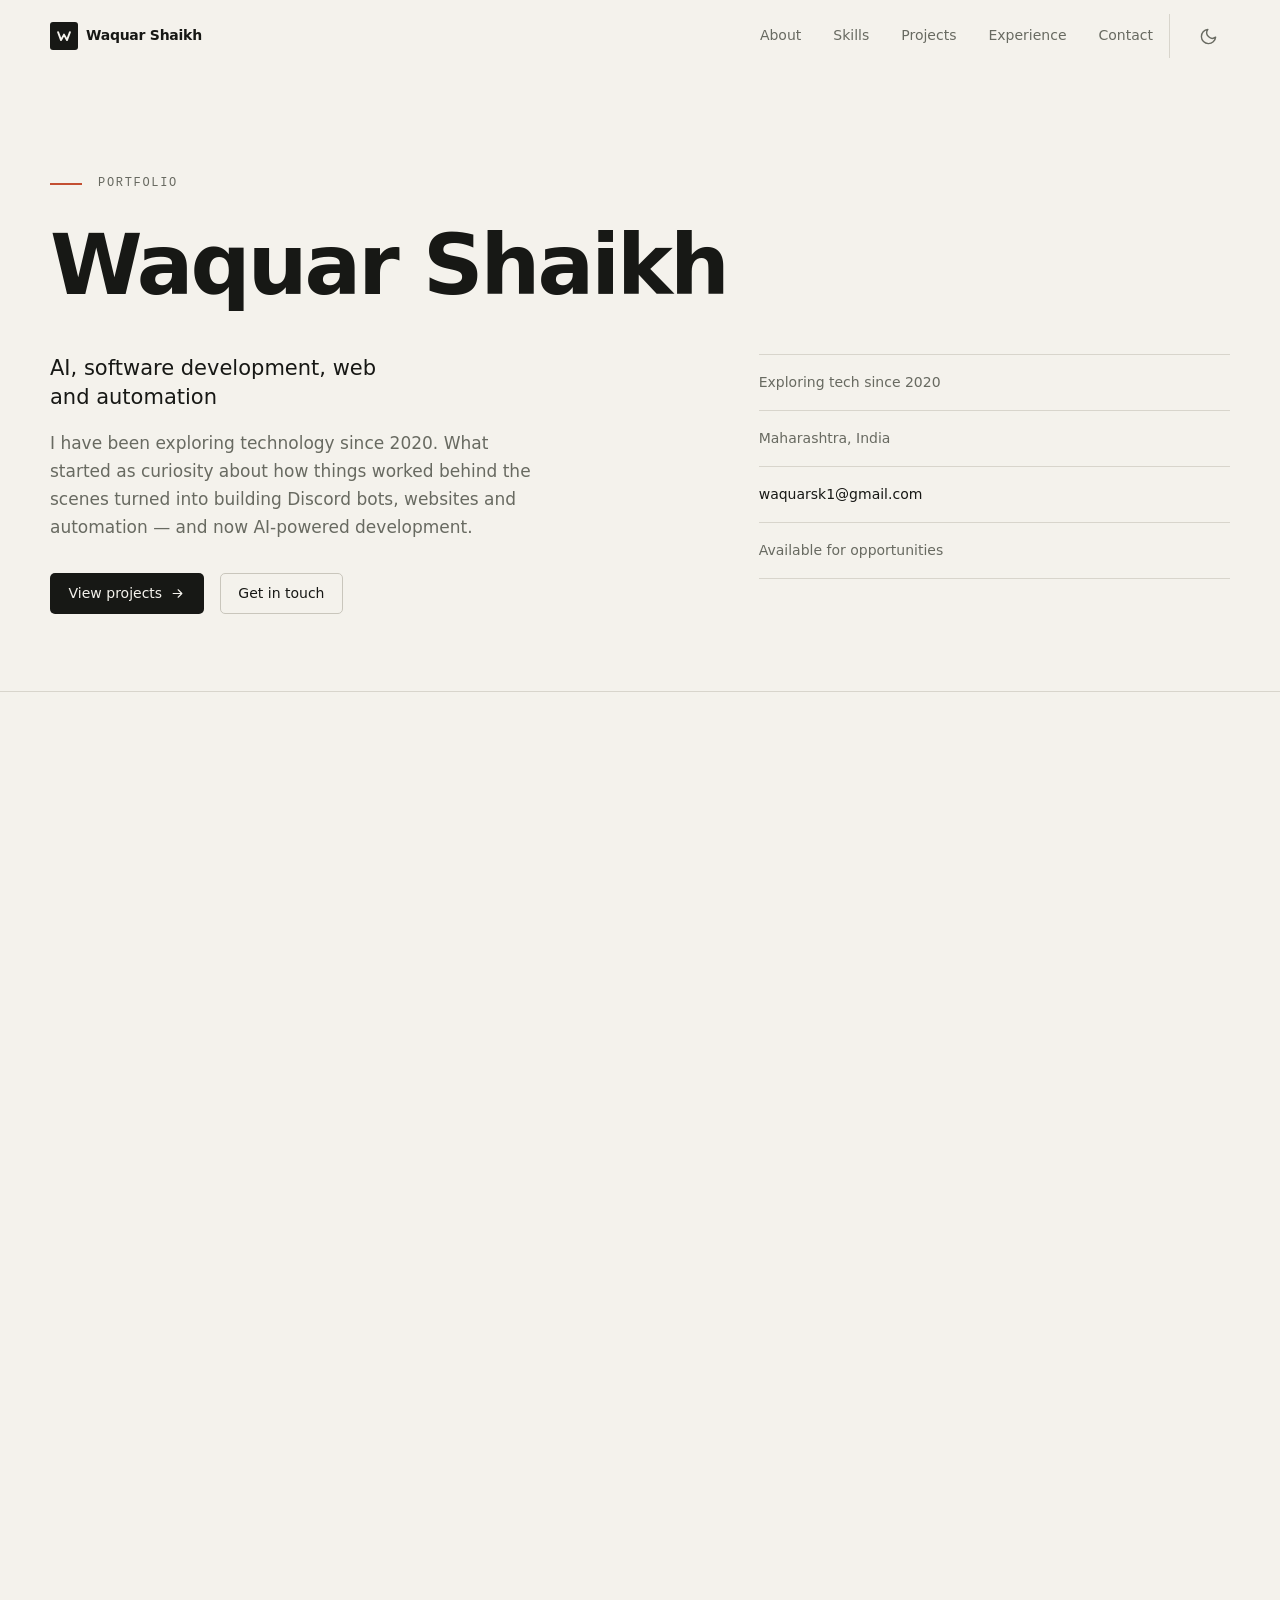
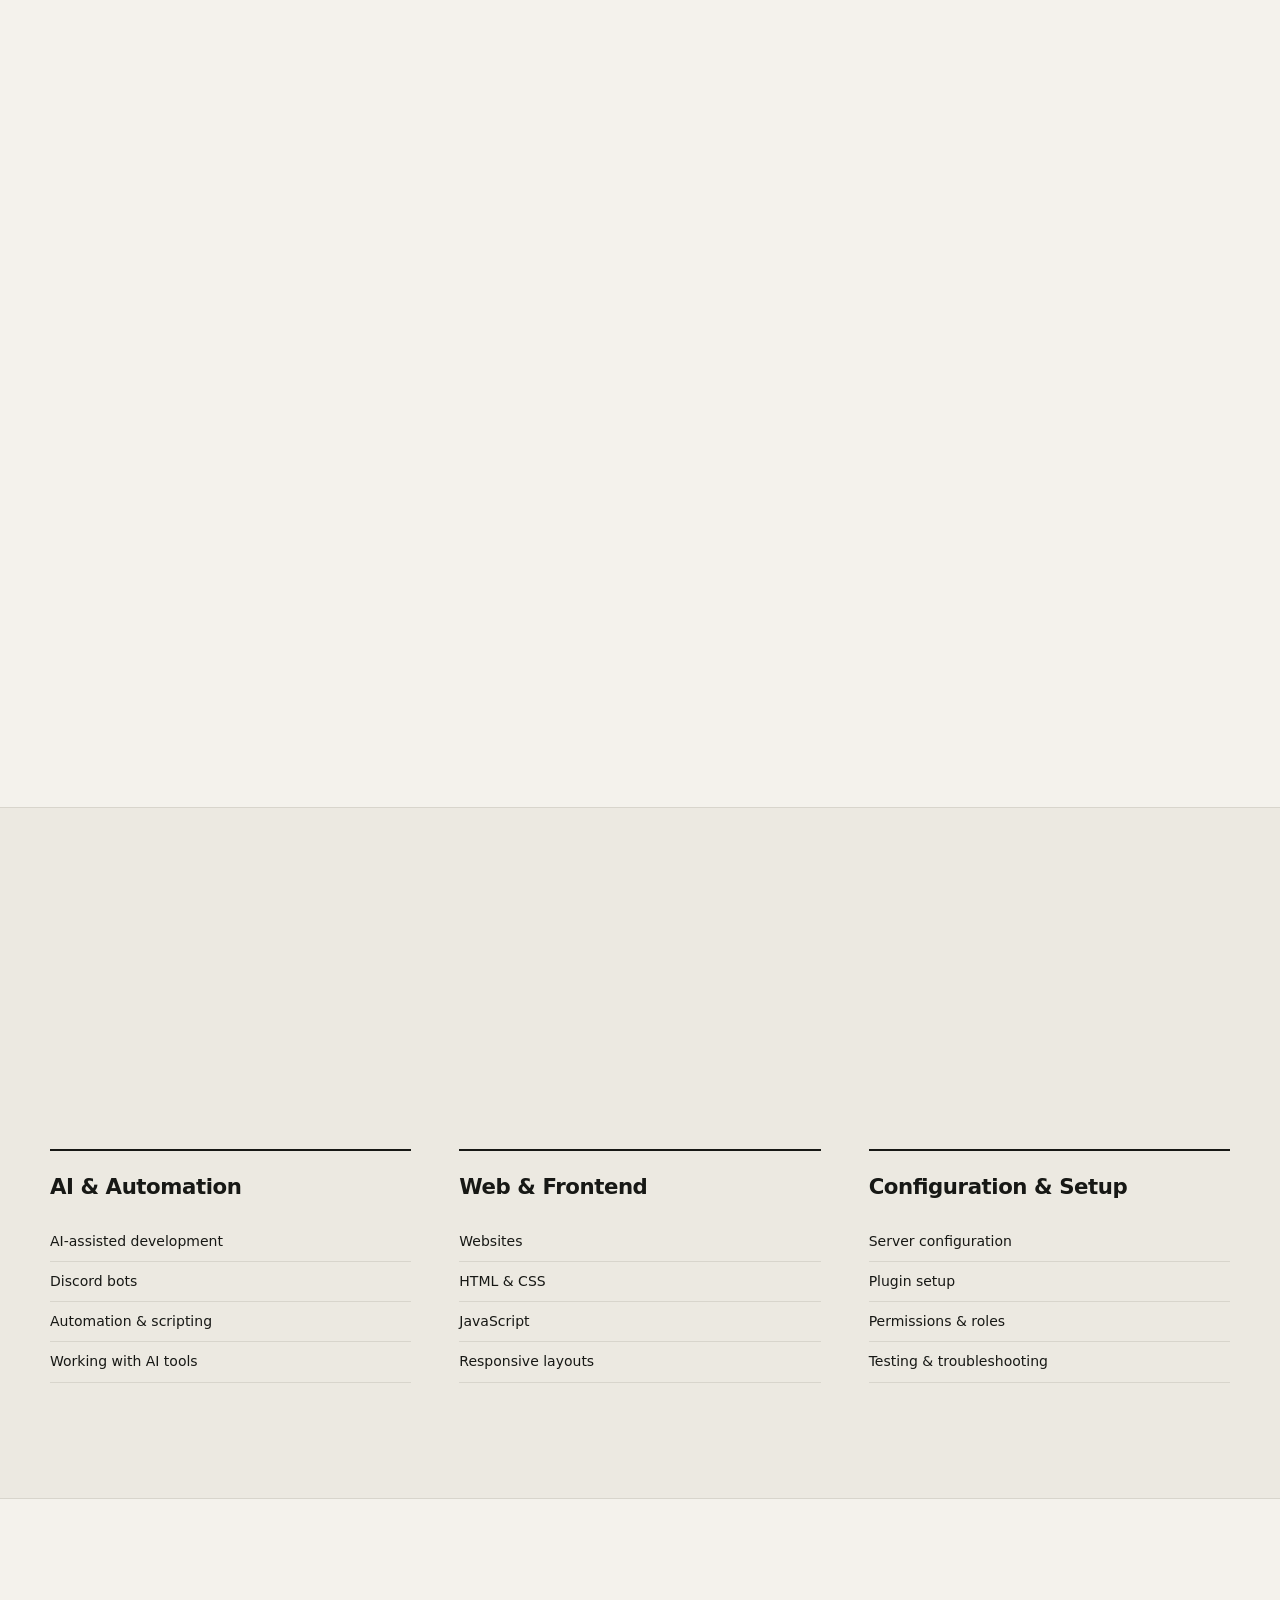
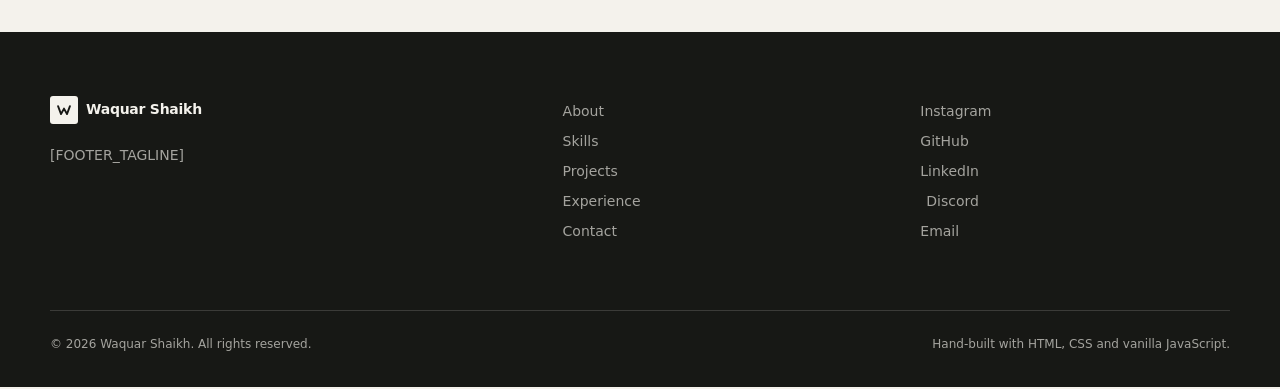
==== index.html @ 4729d023 "Replace Projects and Experience with coming-soon bands; name the skill areas Content pass, no new de" ====
<!DOCTYPE html>
<html lang="en">
<head>
  <meta charset="utf-8">
  <meta name="viewport" content="width=device-width, initial-scale=1">

  <!--
    ============================================================================
    SECURITY POLICY
    Strict CSP, duplicated as a meta tag so static hosts without header support
    are still covered (the canonical copy lives in _headers for Netlify).
    No 'unsafe-inline' anywhere: every script, style and image is an external
    file, and there is not a single inline style attribute on the page.
    ============================================================================
  -->
  <meta http-equiv="Content-Security-Policy"
        content="default-src 'self'; base-uri 'self'; object-src 'none'; form-action 'self' https://formspree.io; script-src 'self'; style-src 'self' https://fonts.googleapis.com; font-src 'self' https://fonts.gstatic.com; img-src 'self' data:; connect-src 'self' https://formspree.io; manifest-src 'self'; upgrade-insecure-requests">
  <meta name="referrer" content="strict-origin-when-cross-origin">

  <!-- ======================= Primary meta ======================= -->
  <title>Waquar Shaikh — Portfolio</title>
  <meta name="description" content="Waquar Shaikh — a tech enthusiast exploring AI, software development, web technologies and automation.">
  <meta name="author" content="Waquar Shaikh">
  <meta name="theme-color" content="#f4f2ec">
  <link rel="canonical" href="https://eternalz.me/">

  <!-- ======================= Open Graph / social ======================= -->
  <meta property="og:type" content="website">
  <meta property="og:site_name" content="Waquar Shaikh">
  <meta property="og:title" content="Waquar Shaikh — Portfolio">
  <meta property="og:description" content="Exploring AI, software development, web technologies and automation, and the projects along the way.">
  <meta property="og:url" content="https://eternalz.me/">
  <meta property="og:image" content="https://eternalz.me/assets/og-image.png">
  <meta property="og:image:width" content="1200">
  <meta property="og:image:height" content="630">
  <meta property="og:image:alt" content="Waquar Shaikh — portfolio card on a warm paper background">
  <meta name="twitter:card" content="summary_large_image">
  <meta name="twitter:title" content="Waquar Shaikh — Portfolio">
  <meta name="twitter:description" content="Exploring AI, software development, web technologies and automation, and the projects along the way.">
  <meta name="twitter:image" content="https://eternalz.me/assets/og-image.png">

  <!-- ======================= Icons ======================= -->
  <link rel="icon" href="assets/favicon.svg" type="image/svg+xml">
  <link rel="icon" href="assets/favicon-32.png" sizes="32x32" type="image/png">
  <link rel="apple-touch-icon" href="assets/apple-touch-icon.png">
  <link rel="manifest" href="site.webmanifest">

  <!-- ======================= Fonts (only external dependency) ======================= -->
  <link rel="preconnect" href="https://fonts.googleapis.com">
  <link rel="preconnect" href="https://fonts.gstatic.com" crossorigin>
  <link rel="stylesheet"
        href="https://fonts.googleapis.com/css2?family=Geist:wght@400;500;600;700&family=Geist+Mono:wght@400;500&display=swap">

  <!-- ======================= Site styles ======================= -->
  <link rel="stylesheet" href="css/style.css">

  <!--
    Applies the saved colour scheme before the first paint so the page never
    flashes the wrong theme. Deliberately loaded without defer/async (it must
    run before paint) and kept to a few lines - it is the only blocking script.
  -->
  <script src="js/theme-init.js"></script>

  <!-- ======================= Structured data ======================= -->
  <!-- Add your GitHub and LinkedIn profile URLs to "sameAs" once those
       placeholders in the contact section are filled in. -->
  <script type="application/ld+json">
    {
      "@context": "https://schema.org",
      "@type": "Person",
      "name": "Waquar Shaikh",
      "url": "https://eternalz.me/",
      "email": "mailto:waquarsk1@gmail.com",
      "description": "Tech enthusiast exploring AI, software development, web technologies and automation.",
      "address": {
        "@type": "PostalAddress",
        "addressRegion": "Maharashtra",
        "addressCountry": "IN"
      },
      "sameAs": ["https://www.instagram.com/waquarsk1"]
    }
  </script>
</head>

<body>
  <!-- Keyboard users can jump straight past the navigation -->
  <a class="skip-link" href="#main">Skip to main content</a>

  <!-- =========================================================================
       HEADER / NAVIGATION
       ========================================================================= -->
  <header class="site-header" id="site-header">
    <div class="container site-header__inner">
      <a class="brand" href="#top" aria-label="Waquar Shaikh — back to top">
        <span class="brand__mark" aria-hidden="true">
          <svg viewBox="0 0 64 64" focusable="false">
            <path d="M13 19.5 22.5 45 32 27.5 41.5 45 51 19.5" fill="none" stroke="currentColor"
                  stroke-width="6" stroke-linecap="round" stroke-linejoin="round"/>
          </svg>
        </span>
        <span class="brand__name">Waquar Shaikh</span>
      </a>

      <!-- Actions stay in the bar on every breakpoint, so the theme switch
           never becomes unreachable while the mobile menu is collapsed -->
      <div class="site-header__actions">
        <button class="icon-btn" id="theme-toggle" type="button"
                aria-label="Switch to dark theme" aria-pressed="false">
          <svg class="icon-btn__icon icon-btn__icon--sun" viewBox="0 0 24 24" aria-hidden="true" focusable="false">
            <use href="#icon-sun"></use>
          </svg>
          <svg class="icon-btn__icon icon-btn__icon--moon" viewBox="0 0 24 24" aria-hidden="true" focusable="false">
            <use href="#icon-moon"></use>
          </svg>
        </button>

        <button class="nav-toggle" id="nav-toggle" type="button"
                aria-expanded="false" aria-controls="site-nav" aria-label="Open navigation menu">
          <svg class="nav-toggle__icon nav-toggle__icon--open" viewBox="0 0 24 24" aria-hidden="true" focusable="false">
            <use href="#icon-menu"></use>
          </svg>
          <svg class="nav-toggle__icon nav-toggle__icon--close" viewBox="0 0 24 24" aria-hidden="true" focusable="false">
            <use href="#icon-close"></use>
          </svg>
        </button>
      </div>

      <nav class="site-nav" id="site-nav" aria-label="Primary">
        <ul class="site-nav__list">
          <li><a class="site-nav__link" href="#about">About</a></li>
          <li><a class="site-nav__link" href="#skills">Skills</a></li>
          <li><a class="site-nav__link" href="#projects">Projects</a></li>
          <li><a class="site-nav__link" href="#experience">Experience</a></li>
          <li><a class="site-nav__link" href="#contact">Contact</a></li>
        </ul>
      </nav>
    </div>
  </header>

  <main id="main">
    <!-- =========================================================================
         HERO
         ========================================================================= -->
    <section class="hero" id="top" aria-labelledby="hero-title">
      <div class="container">
        <p class="hero__eyebrow">Portfolio</p>

        <h1 class="hero__title" id="hero-title">Waquar Shaikh</h1>

        <!-- Asymmetric split: the introduction on the left, the facts set as a
             reference list on the right. Stacks on smaller screens. -->
        <div class="hero__grid">
          <div class="hero__lead">
            <p class="hero__subtitle">AI, software development, web and automation</p>
            <p class="hero__lede">
              I have been exploring technology since 2020. What started as curiosity about how
              things worked behind the scenes turned into building Discord bots, websites and
              automation &mdash; and now AI-powered development.
            </p>
            <div class="hero__actions">
              <a class="btn btn--solid" href="#projects">
                View projects
                <svg class="btn__icon" viewBox="0 0 24 24" aria-hidden="true" focusable="false">
                  <use href="#icon-arrow-right"></use>
                </svg>
              </a>
              <a class="btn btn--outline" href="#contact">Get in touch</a>
            </div>
          </div>

          <ul class="hero__facts">
            <li class="hero__fact">Exploring tech since 2020</li>
            <li class="hero__fact">Maharashtra, India</li>
            <li class="hero__fact">
              <a href="mailto:waquarsk1@gmail.com">waquarsk1@gmail.com</a>
            </li>
            <li class="hero__fact">Available for opportunities</li>
          </ul>
        </div>
      </div>
    </section>

    <!-- =========================================================================
         ABOUT
         ========================================================================= -->
    <section class="section" id="about" aria-labelledby="about-title">
      <div class="container">
        <header class="section__head" data-reveal>
          <p class="section__label"><span class="section__num">01</span> About</p>
          <h2 class="section__title" id="about-title">Hey, I&rsquo;m Waquar</h2>
          <!-- PLACEHOLDER: you described yourself as a "15-year-old tech enthusiast".
               That is added here when you say the word - just tell me and it goes in,
               or leave it out if you would rather it was not on a public page. -->
          <p class="section__intro">
            A tech enthusiast who has been exploring the world of technology since 2020.
            What started as a simple interest in Minecraft slowly turned into something
            much bigger.
          </p>
        </header>

        <div class="about__grid">
          <div class="about__body" data-reveal>
            <article class="about__block">
              <h3 class="about__block-title">Where it started</h3>
              <p>
                Back then I played Minecraft, created servers, configured plugins, set up
                permissions and experimented with features &mdash; just for fun. I was not
                doing it for money or to build a career. I was simply curious about how
                things worked behind the scenes.
              </p>
            </article>

            <article class="about__block">
              <h3 class="about__block-title">From curiosity to craft</h3>
              <p>
                That curiosity eventually led me to Discord bot development, automation,
                websites, and now AI-powered development. Over time technology became more
                than a hobby. I started exploring how things are built, how different
                systems work together, and how an idea can turn into something people can
                actually use.
              </p>
            </article>

            <article class="about__block">
              <h3 class="about__block-title">Where I am today</h3>
              <p>
                Right now I am focused on learning, building and experimenting with AI,
                software development, web technologies and automation. I use AI tools to
                develop faster and bring ideas to life, but I am always interested in
                understanding what is happening behind the code, not just generating it.
              </p>
            </article>

            <article class="about__block about__block--closing">
              <h3 class="about__block-title">What&rsquo;s ahead</h3>
              <p>
                I am still learning and I have a long way to go &mdash; but that is exactly
                what excites me about this field. There is always something new to explore,
                something to build, or a problem to solve. My goal is simple: keep learning,
                keep building, and turn ideas into real products people find useful.
              </p>
              <p class="about__pull">
                I am not here to pretend I know everything. I am here to see how far
                curiosity, consistency and the willingness to experiment can take me.
              </p>
            </article>
          </div>

          <aside class="about__aside" aria-label="Quick facts" data-reveal>
            <h3 class="aside__title">Quick facts</h3>
            <dl class="facts">
              <div class="facts__row">
                <dt class="facts__term">Tinkering since</dt>
                <dd class="facts__value">2020</dd>
              </div>
              <div class="facts__row">
                <dt class="facts__term">Focus</dt>
                <dd class="facts__value">AI, software, web &amp; automation</dd>
              </div>
              <div class="facts__row">
                <dt class="facts__term">Working in</dt>
                <dd class="facts__value">Minecraft servers, plugins &amp; permissions</dd>
              </div>
              <div class="facts__row">
                <dt class="facts__term">Based in</dt>
                <dd class="facts__value">Maharashtra, India</dd>
              </div>
              <div class="facts__row">
                <dt class="facts__term">Currently</dt>
                <dd class="facts__value">Available for opportunities</dd>
              </div>
            </dl>
            <a class="link-arrow" href="#contact">
              Let&rsquo;s work together
              <svg class="link-arrow__icon" viewBox="0 0 24 24" aria-hidden="true" focusable="false">
                <use href="#icon-arrow-right"></use>
              </svg>
            </a>
          </aside>
        </div>

        <!-- The gaming side of the story, kept separate from the developer one -->
        <article class="gaming" data-reveal>
          <p class="gaming__label">Outside the code</p>
          <div class="gaming__grid">
            <h3 class="gaming__title">Gaming &amp; tinkering</h3>
            <div class="gaming__body">
              <p>
                Minecraft is where all of this actually began. I spent my time building and
                running servers, configuring plugins, setting up permissions and pulling apart
                different features to see what they could do &mdash; purely for the fun of it.
                Those late-night experiments with redstone-level tinkering are the reason I
                wanted to know how everything else worked too.
              </p>
              <!-- PLACEHOLDER: name the servers you ran, your favourite plugins, or your
                   current setup. Anything you would rather keep private can simply go. -->
              <ul class="tags">
                <li class="tag">Minecraft servers</li>
                <li class="tag">Plugins</li>
                <li class="tag">Permissions</li>
                <li class="tag">Tinkering</li>
              </ul>
            </div>
          </div>
        </article>
      </div>
    </section>

    <!-- =========================================================================
         SKILLS
         ========================================================================= -->
    <section class="section section--panel" id="skills" aria-labelledby="skills-title">
      <div class="container">
        <header class="section__head" data-reveal>
          <p class="section__label"><span class="section__num">02</span> Skills</p>
          <h2 class="section__title" id="skills-title">Tools and capabilities</h2>
          <p class="section__intro">
            Where my curiosity has taken me so far. I am still learning all of it &mdash;
            these are the areas I keep coming back to.
          </p>
        </header>

        <!-- Skill areas, named as plainly as I could put them. Swap any line
             for something more accurate and it will not disturb the layout. -->
        <div class="skills">
          <article class="skill">
            <h3 class="skill__title">AI &amp; Automation</h3>
            <ul class="skill__list">
              <li>AI-assisted development</li>
              <li>Discord bots</li>
              <li>Automation &amp; scripting</li>
              <li>Working with AI tools</li>
            </ul>
          </article>

          <article class="skill">
            <h3 class="skill__title">Web &amp; Frontend</h3>
            <ul class="skill__list">
              <li>Websites</li>
              <li>HTML &amp; CSS</li>
              <li>JavaScript</li>
              <li>Responsive layouts</li>
            </ul>
          </article>

          <article class="skill">
            <h3 class="skill__title">Configuration &amp; Setup</h3>
            <ul class="skill__list">
              <li>Server configuration</li>
              <li>Plugin setup</li>
              <li>Permissions &amp; roles</li>
              <li>Testing &amp; troubleshooting</li>
            </ul>
          </article>
        </div>
      </div>
    </section>

    <!-- =========================================================================
         PROJECTS
         ========================================================================= -->
    <section class="section section--empty" id="projects" aria-labelledby="projects-title">
      <div class="container">
        <header class="section__head" data-reveal>
          <p class="section__label">
            <span class="section__num">03</span> Projects
            <span class="section__status">Coming soon</span>
          </p>
          <h2 class="section__title" id="projects-title">Selected work</h2>
          <p class="section__intro">
            I am putting these together now. Write-ups of what I have built will appear
            here &mdash; until then, feel free to ask.
          </p>
        </header>
      </div>
    </section>

    <!-- =========================================================================
         EXPERIENCE
         ========================================================================= -->
    <section class="section section--panel section--empty" id="experience" aria-labelledby="experience-title">
      <div class="container">
        <header class="section__head" data-reveal>
          <p class="section__label">
            <span class="section__num">04</span> Experience
            <span class="section__status">Coming soon</span>
          </p>
          <h2 class="section__title" id="experience-title">Where I&rsquo;ve worked</h2>
          <p class="section__intro">
            Nothing to show here yet. Roles, collaborations and qualifications will be
            listed as they happen.
          </p>
        </header>
      </div>
    </section>

    <!-- =========================================================================
         CONTACT
         ========================================================================= -->
    <section class="section" id="contact" aria-labelledby="contact-title">
      <div class="container">
        <header class="section__head" data-reveal>
          <p class="section__label"><span class="section__num">05</span> Contact</p>
          <h2 class="section__title" id="contact-title">Let&rsquo;s talk</h2>
          <p class="section__intro">
            Have an idea, a question, or something you want to build together? My inbox is
            open &mdash; whether it is about AI, web development, automation, or technology
            in general.
          </p>
        </header>

        <div class="contact__grid">
          <!-- ------------------------------- Details ------------------------------- -->
          <div class="contact__details" data-reveal>
            <div class="contact__group">
              <p class="contact__label">Email</p>
              <a class="contact__email" href="mailto:waquarsk1@gmail.com">waquarsk1@<wbr>gmail.com</a>
            </div>

            <div class="contact__group">
              <p class="contact__label">Email &middot; alternate</p>
              <a class="contact__email" href="mailto:waquarsk2@gmail.com">waquarsk2@<wbr>gmail.com</a>
            </div>

            <div class="contact__group">
              <p class="contact__label">Elsewhere</p>
              <ul class="contact__links">
                <li>
                  <a class="contact__link" href="https://www.instagram.com/waquarsk1"
                     target="_blank" rel="noopener noreferrer">
                    Instagram
                    <span class="contact__handle">@waquarsk1</span>
                    <svg class="contact__link-icon" viewBox="0 0 24 24" aria-hidden="true" focusable="false">
                      <use href="#icon-external"></use>
                    </svg>
                  </a>
                </li>
                <!-- PLACEHOLDER: paste your real profile URLs and drop rel="nofollow" -->
                <li>
                  <a class="contact__link" href="[GITHUB_PROFILE_URL]" target="_blank" rel="noopener noreferrer nofollow">
                    GitHub
                    <span class="contact__handle">[GITHUB_HANDLE]</span>
                    <svg class="contact__link-icon" viewBox="0 0 24 24" aria-hidden="true" focusable="false">
                      <use href="#icon-external"></use>
                    </svg>
                  </a>
                </li>
                <li>
                  <a class="contact__link" href="[LINKEDIN_PROFILE_URL]" target="_blank" rel="noopener noreferrer nofollow">
                    LinkedIn
                    <span class="contact__handle">[LINKEDIN_HANDLE]</span>
                    <svg class="contact__link-icon" viewBox="0 0 24 24" aria-hidden="true" focusable="false">
                      <use href="#icon-external"></use>
                    </svg>
                  </a>
                </li>
                <!-- Discord has no public profile URL, so the username is copyable -->
                <li>
                  <button class="contact__link contact__link--copy" type="button"
                          data-copy="waquar5555" data-copy-label="Discord username"
                          aria-label="Copy Discord username waquar5555 to clipboard">
                    Discord
                    <span class="contact__handle">waquar5555</span>
                    <svg class="contact__link-icon" viewBox="0 0 24 24" aria-hidden="true" focusable="false">
                      <use href="#icon-copy"></use>
                    </svg>
                  </button>
                </li>
              </ul>
            </div>

            <p class="contact__note">
              Messages are delivered through Formspree; no data is stored on this site.
            </p>

            <!-- Feedback for the copy-to-clipboard control -->
            <p class="copy-status" id="copy-status" role="status" aria-live="polite"></p>
          </div>

          <!-- -------------------------------- Form -------------------------------- -->
          <!--
            PLACEHOLDER: replace ACTION_ID below with your own Formspree form id
            (https://formspree.io/f/ACTION_ID). The endpoint accepts POST only,
            and the matching value already sits in the CSP allow-list (_headers).
          -->
          <form class="contact-form" id="contact-form" data-reveal
                action="https://formspree.io/f/[FORMSPREE_ACTION_ID]" method="POST" novalidate>
            <div class="field">
              <label class="field__label" for="name">Name</label>
              <input class="field__input" id="name" name="name" type="text"
                     autocomplete="name" required aria-describedby="name-error">
              <p class="field__error" id="name-error" role="alert" hidden>
                Please enter your name (at least 2 characters).
              </p>
            </div>

            <div class="field">
              <label class="field__label" for="email">Email</label>
              <input class="field__input" id="email" name="email" type="email"
                     autocomplete="email" inputmode="email" required aria-describedby="email-error">
              <p class="field__error" id="email-error" role="alert" hidden>
                Please enter a valid email address.
              </p>
            </div>

            <div class="field">
              <label class="field__label" for="subject">Subject <span class="field__optional">(optional)</span></label>
              <input class="field__input" id="subject" name="subject" type="text" autocomplete="off">
            </div>

            <div class="field">
              <label class="field__label" for="message">Message</label>
              <textarea class="field__input field__input--area" id="message" name="message" rows="6"
                        required aria-describedby="message-error"></textarea>
              <p class="field__error" id="message-error" role="alert" hidden>
                Please write a message of at least 20 characters.
              </p>
            </div>

            <!-- Honeypot: hidden from humans and assistive tech; bots fill it in -->
            <div class="field field--honeypot" aria-hidden="true">
              <label class="field__label" for="company">Company</label>
              <input class="field__input" id="company" name="_gotcha" type="text" tabindex="-1"
                     autocomplete="off" aria-hidden="true">
            </div>

            <button class="btn btn--solid btn--block" id="submit-button" type="submit">
              <span class="button__label">Send message</span>
              <svg class="btn__icon" viewBox="0 0 24 24" aria-hidden="true" focusable="false">
                <use href="#icon-send"></use>
              </svg>
            </button>

            <!-- Live region: validation errors and submission results -->
            <p class="form-status" id="form-status" role="status" aria-live="polite">
              <svg class="form-status__icon form-status__icon--ok" viewBox="0 0 24 24" aria-hidden="true" focusable="false">
                <use href="#icon-check-circle"></use>
              </svg>
              <svg class="form-status__icon form-status__icon--error" viewBox="0 0 24 24" aria-hidden="true" focusable="false">
                <use href="#icon-alert"></use>
              </svg>
              <span class="form-status__text"></span>
            </p>
          </form>
        </div>
      </div>
    </section>
  </main>

  <!-- =========================================================================
       FOOTER
       ========================================================================= -->
  <footer class="site-footer">
    <div class="container">
      <div class="site-footer__top">
        <div class="site-footer__brand">
          <a class="brand brand--inverse" href="#top" aria-label="Waquar Shaikh — back to top">
            <span class="brand__mark" aria-hidden="true">
              <svg viewBox="0 0 64 64" focusable="false">
                <path d="M13 19.5 22.5 45 32 27.5 41.5 45 51 19.5" fill="none" stroke="currentColor"
                      stroke-width="6" stroke-linecap="round" stroke-linejoin="round"/>
              </svg>
            </span>
            <span class="brand__name">Waquar Shaikh</span>
          </a>
          <p class="site-footer__note">[FOOTER_TAGLINE]</p>
        </div>

        <nav class="site-footer__nav" aria-label="Footer">
          <ul class="site-footer__links">
            <li><a href="#about">About</a></li>
            <li><a href="#skills">Skills</a></li>
            <li><a href="#projects">Projects</a></li>
            <li><a href="#experience">Experience</a></li>
            <li><a href="#contact">Contact</a></li>
          </ul>
        </nav>

        <ul class="site-footer__social" aria-label="Social profiles">
          <li>
            <a href="https://www.instagram.com/waquarsk1" target="_blank" rel="noopener noreferrer">Instagram</a>
          </li>
          <li>
            <a href="[GITHUB_PROFILE_URL]" target="_blank" rel="noopener noreferrer nofollow">GitHub</a>
          </li>
          <li>
            <a href="[LINKEDIN_PROFILE_URL]" target="_blank" rel="noopener noreferrer nofollow">LinkedIn</a>
          </li>
          <li>
            <button class="site-footer__copy" type="button" data-copy="waquar5555"
                    data-copy-label="Discord username" aria-label="Copy Discord username">Discord</button>
          </li>
          <li>
            <a href="mailto:waquarsk1@gmail.com">Email</a>
          </li>
        </ul>
      </div>

      <div class="site-footer__bottom">
        <p>&copy; <span id="copyright-year">2026</span> Waquar Shaikh. All rights reserved.</p>
        <p>Hand-built with HTML, CSS and vanilla JavaScript.</p>
      </div>
    </div>
  </footer>

  <!-- Floating back-to-top control (revealed by JavaScript) -->
  <a class="to-top" id="to-top" href="#top" aria-label="Back to top" hidden>
    <svg viewBox="0 0 24 24" aria-hidden="true" focusable="false"><use href="#icon-arrow-up"></use></svg>
  </a>

  <!-- =========================================================================
       SVG ICON SPRITE
       Stroke icons inherit currentColor; brand marks are solid paths.
       ========================================================================= -->
  <svg class="icon-sprite" xmlns="http://www.w3.org/2000/svg" aria-hidden="true" focusable="false">
    <defs>
      <symbol id="icon-sun" viewBox="0 0 24 24">
        <g fill="none" stroke="currentColor" stroke-width="1.75" stroke-linecap="round" stroke-linejoin="round">
          <circle cx="12" cy="12" r="4"/>
          <path d="M12 2v2M12 20v2M4.93 4.93l1.41 1.41M17.66 17.66l1.41 1.41M2 12h2M20 12h2M6.34 17.66l-1.41 1.41M19.07 4.93l-1.41 1.41"/>
        </g>
      </symbol>
      <symbol id="icon-moon" viewBox="0 0 24 24">
        <g fill="none" stroke="currentColor" stroke-width="1.75" stroke-linecap="round" stroke-linejoin="round">
          <path d="M21 12.79A9 9 0 1 1 11.21 3 7 7 0 0 0 21 12.79z"/>
        </g>
      </symbol>
      <symbol id="icon-menu" viewBox="0 0 24 24">
        <g fill="none" stroke="currentColor" stroke-width="1.75" stroke-linecap="round" stroke-linejoin="round">
          <path d="M4 8h16M4 16h16"/>
        </g>
      </symbol>
      <symbol id="icon-close" viewBox="0 0 24 24">
        <g fill="none" stroke="currentColor" stroke-width="1.75" stroke-linecap="round" stroke-linejoin="round">
          <path d="M6 6l12 12M18 6L6 18"/>
        </g>
      </symbol>
      <symbol id="icon-arrow-right" viewBox="0 0 24 24">
        <g fill="none" stroke="currentColor" stroke-width="1.75" stroke-linecap="round" stroke-linejoin="round">
          <path d="M5 12h14M13 6l6 6-6 6"/>
        </g>
      </symbol>
      <symbol id="icon-arrow-up" viewBox="0 0 24 24">
        <g fill="none" stroke="currentColor" stroke-width="1.75" stroke-linecap="round" stroke-linejoin="round">
          <path d="M12 19V5M6 11l6-6 6 6"/>
        </g>
      </symbol>
      <symbol id="icon-external" viewBox="0 0 24 24">
        <g fill="none" stroke="currentColor" stroke-width="1.75" stroke-linecap="round" stroke-linejoin="round">
          <path d="M18 13v6a2 2 0 0 1-2 2H5a2 2 0 0 1-2-2V8a2 2 0 0 1 2-2h6"/>
          <path d="M15 3h6v6"/>
          <path d="M10 14 21 3"/>
        </g>
      </symbol>
      <symbol id="icon-send" viewBox="0 0 24 24">
        <g fill="none" stroke="currentColor" stroke-width="1.75" stroke-linecap="round" stroke-linejoin="round">
          <path d="M22 2 11 13"/>
          <path d="M22 2 15 22l-4-9-9-4 20-7z"/>
        </g>
      </symbol>
      <symbol id="icon-copy" viewBox="0 0 24 24">
        <g fill="none" stroke="currentColor" stroke-width="1.75" stroke-linecap="round" stroke-linejoin="round">
          <rect x="9" y="9" width="12" height="12" rx="2"/>
          <path d="M5 15H4a2 2 0 0 1-2-2V4a2 2 0 0 1 2-2h9a2 2 0 0 1 2 2v1"/>
        </g>
      </symbol>
      <symbol id="icon-check-circle" viewBox="0 0 24 24">
        <g fill="none" stroke="currentColor" stroke-width="1.75" stroke-linecap="round" stroke-linejoin="round">
          <circle cx="12" cy="12" r="9"/>
          <path d="m8.5 12.5 2.5 2.5 4.5-5"/>
        </g>
      </symbol>
      <symbol id="icon-alert" viewBox="0 0 24 24">
        <g fill="none" stroke="currentColor" stroke-width="1.75" stroke-linecap="round" stroke-linejoin="round">
          <circle cx="12" cy="12" r="9"/>
          <path d="M12 8v5M12 16h.01"/>
        </g>
      </symbol>
      <symbol id="icon-github" viewBox="0 0 512 512">
        <path fill="currentColor" d="M216.5 362.5c-66-8-112.5-55.5-112.5-117 0-25 9-52 24-70-6.5-16.5-5.5-51.5 2-66 20-2.5 47 8 63 22.5 19-6 39-9 63.5-9s44.5 3 62.5 8.5c15.5-14 43-24.5 63-22 7 13.5 8 48.5 1.5 65.5 16 19 24.5 44.5 24.5 70.5 0 61.5-47 109-113 117 12 10 20 29 20 51v59.5c0 14 9.5 20.5 24 15 54.5-21 94-77 94-141C512 155.5 397.5 40 256 40S0 155.5 0 256c0 64 39.5 120.5 94.5 141 13.5 5 24-1.5 24-15V321c-2.5 1-6 1.5-9.5 1.5-13.5 0-21.5-7.5-27-21.5-3-8.5-7-13.5-14-13.5-4 0-6.5-2-6.5-5 0-6 6.5-9.5 15.5-9.5 11.5 0 21.5 8.5 29 22.5 7 12.5 15.5 18.5 25 18.5 10 0 17-5 25.5-15.5 6.5-8.5 10.5-12 15.5-16-4-1.5-8-2.5-11.5-2.5z"/>
      </symbol>
      <symbol id="icon-linkedin" viewBox="0 0 448 512">
        <path fill="currentColor" d="M100.3 448l-92.9 0 0-299.1 92.9 0 0 299.1zM53.8 108.1C24.1 108.1 0 83.5 0 53.8 0 39.5 5.7 25.9 15.8 15.8s23.8-15.8 38-15.8 27.9 5.7 38 15.8 15.8 23.8 15.8 38c0 29.7-24.1 54.3-53.8 54.3zM447.9 448l-92.7 0 0-145.6c0-34.7-.7-79.2-48.3-79.2-48.3 0-55.7 37.7-55.7 76.7l0 148.1-92.8 0 0-299.1 89.1 0 0 40.8 1.3 0c12.4-23.5 42.7-48.3 87.9-48.3 94 0 111.3 61.9 111.3 142.3l0 164.3-.1 0z"/>
      </symbol>
      <symbol id="icon-instagram" viewBox="0 0 448 512">
        <path fill="currentColor" d="M224.3 141a115 115 0 1 0 -.6 230 115 115 0 1 0 .6-230zm-.6 40.4a74.6 74.6 0 1 1 .6 149.2 74.6 74.6 0 1 1 -.6-149.2zm93.4-45.1a26.8 26.8 0 1 1 53.6 0 26.8 26.8 0 1 1 -53.6 0zm129.7 27.2c-1.7-35.9-9.9-67.7-36.2-93.9-26.2-26.2-58-34.4-93.9-36.2-37-2.1-147.9-2.1-184.9 0-35.8 1.7-67.6 9.9-93.9 36.1s-34.4 58-36.2 93.9c-2.1 37-2.1 147.9 0 184.9 1.7 35.9 9.9 67.7 36.2 93.9s58 34.4 93.9 36.2c37 2.1 147.9 2.1 184.9 0 35.9-1.7 67.7-9.9 93.9-36.2 26.2-26.2 34.4-58 36.2-93.9 2.1-37 2.1-147.8 0-184.8zM399 388c-7.8 19.6-22.9 34.7-42.6 42.6-29.5 11.7-99.5 9-132.1 9s-102.7 2.6-132.1-9c-19.6-7.8-34.7-22.9-42.6-42.6-11.7-29.5-9-99.5-9-132.1s-2.6-102.7 9-132.1c7.8-19.6 22.9-34.7 42.6-42.6 29.5-11.7 99.5-9 132.1-9s102.7-2.6 132.1 9c19.6 7.8 34.7 22.9 42.6 42.6 11.7 29.5 9 99.5 9 132.1s2.7 102.7-9 132.1z"/>
      </symbol>
      <symbol id="icon-discord" viewBox="0 0 576 512">
        <path fill="currentColor" d="M492.5 69.8c-.2-.3-.4-.6-.8-.7-38.1-17.5-78.4-30-119.7-37.1-.4-.1-.8 0-1.1.1s-.6.4-.8.8c-5.5 9.9-10.5 20.2-14.9 30.6-44.6-6.8-89.9-6.8-134.4 0-4.5-10.5-9.5-20.7-15.1-30.6-.2-.3-.5-.6-.8-.8s-.7-.2-1.1-.2c-41.3 7.1-81.6 19.6-119.7 37.1-.3.1-.6.4-.8.7-76.2 113.8-97.1 224.9-86.9 334.5 0 .3.1.5.2.8s.3.4.5.6c44.4 32.9 94 58 146.8 74.2.4.1.8.1 1.1 0s.7-.4.9-.7c11.3-15.4 21.4-31.8 30-48.8.1-.2.2-.5.2-.8s0-.5-.1-.8-.2-.5-.4-.6-.4-.3-.7-.4c-15.8-6.1-31.2-13.4-45.9-21.9-.3-.2-.5-.4-.7-.6s-.3-.6-.3-.9 0-.6.2-.9.3-.5.6-.7c3.1-2.3 6.2-4.7 9.1-7.1.3-.2.6-.4.9-.4s.7 0 1 .1c96.2 43.9 200.4 43.9 295.5 0 .3-.1.7-.2 1-.2s.7.2.9.4c2.9 2.4 6 4.9 9.1 7.2.2.2.4.4.6.7s.2.6.2.9-.1.6-.3.9-.4.5-.6.6c-14.7 8.6-30 15.9-45.9 21.8-.2.1-.5.2-.7.4s-.3.4-.4.7-.1.5-.1.8.1.5.2.8c8.8 17 18.8 33.3 30 48.8.2.3.6.6.9.7s.8.1 1.1 0c52.9-16.2 102.6-41.3 147.1-74.2.2-.2.4-.4.5-.6s.2-.5.2-.8c12.3-126.8-20.5-236.9-86.9-334.5zm-302 267.7c-29 0-52.8-26.6-52.8-59.2s23.4-59.2 52.8-59.2c29.7 0 53.3 26.8 52.8 59.2 0 32.7-23.4 59.2-52.8 59.2zm195.4 0c-29 0-52.8-26.6-52.8-59.2s23.4-59.2 52.8-59.2c29.7 0 53.3 26.8 52.8 59.2 0 32.7-23.2 59.2-52.8 59.2z"/>
      </symbol>
    </defs>
  </svg>

  <script src="js/main.js" defer></script>
</body>
</html>
---- css/style.css ----
/* ==========================================================================
   Waquar Shaikh — portfolio stylesheet
   "An independent technologist's portfolio, art-directed with the precision
   of a premium editorial publication."

   --------------------------------------------------------------------------
   Contents
     01. Design tokens
     02. Theme: ink (dark)
     03. Reset & base
     04. Accessibility helpers
     05. Typography
     06. Layout primitives (page, section, masthead)
     07. Controls (buttons, links, icon buttons)
     08. Header & navigation
     09. Hero
     10. About
     11. Skills
     12. Contact & form
     13. Footer & back-to-top
     14. Responsive composition
     15. Motion preferences
     16. Print
   --------------------------------------------------------------------------
   Mobile-first: base rules assume a narrow viewport, composition changes are
   introduced from 640px, 900px and 1120px upwards.
   ========================================================================== */

/* ==========================================================================
   01. DESIGN TOKENS
   --------------------------------------------------------------------------
   One warm editorial palette. The accent is a restrained vermilion used for
   emphasis only - indices, rules, hover states and one control - never as a
   surface wash.

   Contrast (verified against WCAG 2.1):
     ink on paper .............. 15.93:1
     secondary on paper .........  4.91:1   body-size minimum
     accent-text on paper .......  5.03:1   the specified #C34F32 measures
                                            4.18:1, so text uses this
                                            deepened step; #C34F32 is kept
                                            for rules, marks and fills.
     accent on ink (dark) .......  6.24:1
   ========================================================================== */
:root {
  /* --- Palette --------------------------------------------------------- */
  --paper: #f4f2ec;
  --ink: #171815;
  --secondary: #686a61;
  --surface: #ece9e1;
  --line: #d8d5cc;
  --accent: #c34f32;

  /* --- Semantic roles: paper (default) --------------------------------- */
  --bg: var(--paper);
  --fg: var(--ink);
  --fg-muted: var(--secondary);
  /* The paper ground has no headroom for a third text tier: anything lighter
     than #686a61 drops below 4.5:1 on both the page and the panel. Quiet text
     is therefore distinguished by size, case and tracking - not by being
     washed out. (The ink theme does have headroom, and uses it.) */
  --fg-quiet: var(--secondary);
  --rule: var(--line);
  --rule-strong: #c9c6bc;
  --panel: var(--surface);
  --accent-text: #b0452b;
  --accent-soft: rgba(195, 79, 50, 0.12);
  --field-bg: #fbfaf6;
  /* 3.6:1 on the field fill and 3.1:1 on the panel behind it, so the input
     boundary clears the 3:1 non-text contrast requirement in both directions */
  --field-border: #86837b;

  /* Ring colour for :focus-visible. Overridden on the dark footer slab, where
     the paper-theme accent would only reach 3.2:1. */
  --focus-ring: var(--accent-text);

  /* Solid control: ink block in paper theme, paper block in ink theme */
  --ctl-bg: var(--ink);
  --ctl-fg: var(--paper);
  --ctl-hover-bg: #b0452b;
  --ctl-hover-fg: var(--paper);

  /* Inverted slab (footer) */
  --slab-bg: #171815;
  --slab-fg: #f4f2ec;
  --slab-muted: rgba(244, 242, 236, 0.64);
  --slab-rule: rgba(244, 242, 236, 0.16);

  /* Header */
  --header-bg: var(--paper);
  --header-h: 64px;

  /* --- Typography ------------------------------------------------------ */
  --font-sans: "Geist", ui-sans-serif, system-ui, -apple-system, "Segoe UI",
               Roboto, Helvetica, Arial, sans-serif;
  --font-mono: "Geist Mono", ui-monospace, SFMono-Regular, "SF Mono", Menlo,
               Consolas, monospace;

  --fs-display: clamp(2.5rem, 1.35rem + 5.2vw, 5.25rem);
  --fs-h2: clamp(1.875rem, 1.25rem + 2.2vw, 3.125rem);
  --fs-h3: clamp(1.125rem, 1.05rem + 0.35vw, 1.375rem);
  --fs-lead: clamp(1.0625rem, 1rem + 0.5vw, 1.3125rem);
  --fs-body: clamp(1rem, 0.96rem + 0.2vw, 1.0625rem);
  --fs-small: 0.875rem;
  --fs-micro: 0.75rem;

  --lh-display: 0.95;
  --lh-heading: 1.1;
  --lh-body: 1.65;

  --ls-display: -0.035em;
  --ls-heading: -0.02em;
  --ls-label: 0.14em;

  /* --- Spacing scale (8px rhythm) -------------------------------------- */
  --s-1: 0.25rem;   /*  4 */
  --s-2: 0.5rem;    /*  8 */
  --s-3: 1rem;      /* 16 */
  --s-4: 1.5rem;    /* 24 */
  --s-5: 2rem;      /* 32 */
  --s-6: 3rem;      /* 48 */
  --s-7: 4rem;      /* 64 */
  --s-8: 6rem;      /* 96 */

  /* --- Layout ---------------------------------------------------------- */
  --page: 1180px;
  --gutter: clamp(1.25rem, 4vw, 3rem);
  --section-y: clamp(4rem, 9vw, 8rem);

  /* --- Radii: restrained, never pill-shaped ---------------------------- */
  --r-1: 3px;
  --r-2: 5px;
  --r-3: 8px;

  /* --- Motion ---------------------------------------------------------- */
  --dur: 180ms;
  --dur-slow: 320ms;
  --ease: cubic-bezier(0.2, 0.6, 0.3, 1);
}

/* ==========================================================================
   02. THEME: INK
   --------------------------------------------------------------------------
   The supplied accent and secondary colours are tuned for a paper ground. On
   ink they fall below 4.5:1, so this theme lifts both: the accent to #e87a55
   (6.24:1) while #c34f32 remains the decorative mark colour.
   ========================================================================== */
:root[data-theme="dark"] {
  --bg: #171815;
  --fg: #f4f2ec;
  --fg-muted: #a8a99f;
  --fg-quiet: #8c8e84;
  --rule: #33342e;
  --rule-strong: #45463f;
  --panel: #1d1e19;
  --accent-text: #e87a55;
  --accent-soft: rgba(232, 122, 85, 0.14);
  --field-bg: #1f201b;
  --field-border: #6e6f66;

  --ctl-bg: #f4f2ec;
  --ctl-fg: #171815;
  --ctl-hover-bg: #e87a55;
  --ctl-hover-fg: #171815;

  --slab-bg: #101109;
  --slab-fg: #f4f2ec;
  --slab-muted: rgba(244, 242, 236, 0.6);
  --slab-rule: rgba(244, 242, 236, 0.14);

  --header-bg: #171815;

  color-scheme: dark;
}

/* Before a choice is made, follow the operating system. The theme script only
   writes an explicit choice, so this rule stays in charge of the default. */
@media (prefers-color-scheme: dark) {
  :root:not([data-theme]) {
    --bg: #171815;
    --fg: #f4f2ec;
    --fg-muted: #a8a99f;
    --fg-quiet: #8c8e84;
    --rule: #33342e;
    --rule-strong: #45463f;
    --panel: #1d1e19;
  --accent-text: #e87a55;
  --accent-soft: rgba(232, 122, 85, 0.14);
  --field-bg: #1f201b;
  --field-border: #6e6f66;

  --ctl-bg: #f4f2ec;
  --ctl-fg: #171815;
  --ctl-hover-bg: #e87a55;
  --ctl-hover-fg: #171815;

  --slab-bg: #101109;
  --slab-muted: rgba(244, 242, 236, 0.6);
    --slab-rule: rgba(244, 242, 236, 0.14);

    --header-bg: #171815;

    color-scheme: dark;
  }
}

:root[data-theme="light"] { color-scheme: light; }

/* ==========================================================================
   03. RESET & BASE
   ========================================================================== */
*,
*::before,
*::after {
  box-sizing: border-box;
}

html {
  -webkit-text-size-adjust: 100%;
  scroll-behavior: smooth;
  /* Matches the offset used by the smooth-scroll handler in main.js, so a
     native hash jump and a scripted one land in the same place. */
  scroll-padding-top: calc(var(--header-h) + var(--s-3));
}

body {
  margin: 0;
  overflow-x: hidden;
  overflow-x: clip;
  background: var(--bg);
  color: var(--fg);
  font-family: var(--font-sans);
  font-size: var(--fs-body);
  font-weight: 400;
  line-height: var(--lh-body);
  font-feature-settings: "kern" 1, "liga" 1;
  -webkit-font-smoothing: antialiased;
  -moz-osx-font-smoothing: grayscale;
  /* Long words, URLs and unbroken placeholder tokens such as
     [COMPANY_OR_ORGANISATION_1] never widen a grid track: `anywhere` is the
     only value that also reduces min-content, which is what grid sizing uses. */
  overflow-wrap: anywhere;
  transition: background-color var(--dur-slow) var(--ease),
              color var(--dur-slow) var(--ease);
}

body,
h1, h2, h3, h4,
p, figure, blockquote, dl, dd, ol, ul {
  margin: 0;
}

ul, ol {
  padding: 0;
  list-style: none;
}

img, svg, picture, video {
  display: block;
  max-width: 100%;
}

img { height: auto; }

a {
  color: inherit;
  text-decoration: none;
}

button,
input,
textarea,
select {
  font: inherit;
  color: inherit;
}

button {
  border: 0;
  background: none;
  cursor: pointer;
}

[hidden] { display: none !important; }

::selection {
  background: var(--accent-soft);
  color: var(--fg);
}

/* The sprite is referenced through <use>, never displayed directly */
.icon-sprite {
  position: absolute;
  width: 0;
  height: 0;
  overflow: hidden;
}

/* ==========================================================================
   04. ACCESSIBILITY HELPERS
   ========================================================================== */
/* A single, consistent focus ring for every interactive element. The colour is
   a token so the dark footer slab can swap in a ring that stays visible
   against its ground. */
:focus-visible {
  outline: 2px solid var(--focus-ring);
  outline-offset: 3px;
  border-radius: var(--r-1);
}

.skip-link {
  position: absolute;
  top: var(--s-2);
  left: var(--s-2);
  z-index: 200;
  padding: var(--s-2) var(--s-3);
  border: 1px solid var(--rule-strong);
  border-radius: var(--r-2);
  background: var(--bg);
  color: var(--fg);
  font-size: var(--fs-small);
  font-weight: 500;
  transform: translateY(-200%);
  transition: transform var(--dur) var(--ease);
}

.skip-link:focus {
  transform: translateY(0);
}

/* --- Scroll reveal ------------------------------------------------------
   Armed only when JavaScript runs (`.js` is set by theme-init.js), so a
   failed script can never leave content hidden. */
.js [data-reveal] {
  opacity: 0;
  transform: translateY(14px);
}

.js [data-reveal].is-visible {
  opacity: 1;
  transform: none;
  transition: opacity 380ms var(--ease), transform 380ms var(--ease);
}

/* ==========================================================================
   05. TYPOGRAPHY
   ========================================================================== */
h1, h2, h3, h4 {
  font-weight: 600;
  line-height: var(--lh-heading);
  letter-spacing: var(--ls-heading);
  text-wrap: balance;
}

p { text-wrap: pretty; }

/* Uppercase monospace label used for section indices, field groups and
   metadata. Always subordinate to the heading beside it. */
.label {
  font-family: var(--font-mono);
  font-size: var(--fs-micro);
  font-weight: 500;
  letter-spacing: var(--ls-label);
  text-transform: uppercase;
  color: var(--fg-muted);
}

/* ==========================================================================
   06. LAYOUT PRIMITIVES
   ========================================================================== */
.container {
  width: 100%;
  max-width: calc(var(--page) + var(--gutter) * 2);
  margin-inline: auto;
  padding-inline: var(--gutter);
}

/* Grid children may shrink below their content width, so one long unbreakable
   string can never widen a track past the container. */
.about__grid > *,
.skills > *,
.contact__grid > * {
  min-width: 0;
}

.section {
  padding-block: var(--section-y);
}

/* A ruled band, used to give the long page a rhythm */
.section--panel {
  background: var(--panel);
  border-block: 1px solid var(--rule);
}

/* --- Section masthead ---------------------------------------------------
   Label and heading on the left, standfirst on the right, sharing a baseline
   once there is room for two columns. */
.section__head {
  display: grid;
  gap: var(--s-3);
  margin-bottom: var(--s-6);
}

.section__label {
  display: flex;
  align-items: baseline;
  gap: var(--s-2);
  font-family: var(--font-mono);
  font-size: var(--fs-micro);
  font-weight: 500;
  letter-spacing: var(--ls-label);
  text-transform: uppercase;
  color: var(--fg-muted);
}

/* The index is text, so it takes the accessible accent step (5.03:1 on paper,
   6.24:1 on ink) rather than the brand mark colour used for rules and fills. */
.section__num {
  color: var(--accent-text);
  font-weight: 500;
}

/* "Coming soon" marker: a small rule then the words, set in the accent so it
   reads as a status rather than as another nav item. */
.section__status {
  display: inline-flex;
  align-items: center;
  gap: var(--s-2);
  color: var(--accent-text);
}

.section__status::before {
  content: "";
  width: 20px;
  height: 1px;
  flex: none;
  background: currentColor;
}

.section__title {
  font-size: var(--fs-h2);
  max-width: 22ch;
}

.section__intro {
  max-width: 52ch;
  color: var(--fg-muted);
  font-size: var(--fs-lead);
  line-height: 1.5;
}

/* A section that holds a masthead and nothing else yet (see the coming-soon
   note). Its rhythm is tightened so it reads as a deliberate status band
   rather than a section that failed to load. */
.section--empty {
  padding-block: clamp(2.5rem, 6vw, 4.5rem);
}

.section--empty .section__head {
  margin-bottom: 0;
}

/* ==========================================================================
   07. CONTROLS
   ========================================================================== */
.btn {
  display: inline-flex;
  align-items: center;
  justify-content: center;
  gap: var(--s-2);
  padding: 0.7rem 1.1rem;
  border: 1px solid transparent;
  border-radius: var(--r-2);
  font-size: var(--fs-small);
  font-weight: 500;
  line-height: 1.2;
  white-space: nowrap;
  transition: background-color var(--dur) var(--ease),
              border-color var(--dur) var(--ease),
              color var(--dur) var(--ease);
}

.btn__icon {
  width: 15px;
  height: 15px;
  flex: none;
  transition: transform var(--dur) var(--ease);
}

.btn--solid {
  background: var(--ctl-bg);
  color: var(--ctl-fg);
}

.btn--solid:hover {
  background: var(--ctl-hover-bg);
  color: var(--ctl-hover-fg);
}

.btn--solid:hover .btn__icon {
  transform: translateX(3px);
}

.btn--outline {
  border-color: var(--rule-strong);
  color: var(--fg);
}

.btn--outline:hover {
  border-color: var(--fg);
  background: var(--panel);
}

.btn--block { width: 100%; }

.btn[disabled] {
  opacity: 0.6;
  cursor: not-allowed;
}

/* --- Text link with a trailing icon ------------------------------------ */
.link-arrow {
  display: inline-flex;
  align-items: center;
  gap: 0.4rem;
  /* 24px floor: the minimum target size for a standalone link */
  min-height: 24px;
  font-size: var(--fs-small);
  font-weight: 500;
  color: var(--fg);
  transition: color var(--dur) var(--ease);
}

.link-arrow__icon {
  width: 14px;
  height: 14px;
  flex: none;
  color: var(--accent-text);
  transition: transform var(--dur) var(--ease);
}

.link-arrow:hover {
  color: var(--accent-text);
}

.link-arrow:hover .link-arrow__icon {
  transform: translate(2px, -2px);
}

.link-arrow--quiet {
  color: var(--fg-muted);
}

.link-arrow--quiet:hover {
  color: var(--fg);
}

.link-arrow--quiet .link-arrow__icon {
  color: var(--fg-quiet);
}

.link-arrow--quiet:hover .link-arrow__icon {
  transform: none;
}

/* --- Icon buttons (theme switch, menu) --------------------------------- */
.icon-btn,
.nav-toggle {
  display: inline-flex;
  align-items: center;
  justify-content: center;
  /* 44px keeps the tap target at the accessible minimum */
  width: 44px;
  height: 44px;
  flex: none;
  border: 1px solid transparent;
  border-radius: var(--r-2);
  color: var(--fg-muted);
  transition: color var(--dur) var(--ease), border-color var(--dur) var(--ease);
}

.icon-btn:hover,
.nav-toggle:hover {
  color: var(--fg);
  border-color: var(--rule);
}

.icon-btn__icon,
.nav-toggle__icon {
  width: 19px;
  height: 19px;
}

/* Theme switch: show the icon representing the theme you would switch to */
.icon-btn__icon--sun,
.icon-btn__icon--moon { display: none; }

:root[data-theme="dark"] .icon-btn__icon--sun,
:root:not([data-theme]) .icon-btn__icon--sun { display: block; }

:root[data-theme="light"] .icon-btn__icon--moon { display: block; }

@media (prefers-color-scheme: dark) {
  :root:not([data-theme]) .icon-btn__icon--sun { display: none; }
  :root:not([data-theme]) .icon-btn__icon--moon { display: block; }
}

.nav-toggle__icon--close { display: none; }
.nav-toggle[aria-expanded="true"] .nav-toggle__icon--open { display: none; }
.nav-toggle[aria-expanded="true"] .nav-toggle__icon--close { display: block; }

/* --- Tags --------------------------------------------------------------
   Small technical labels beside project and entry copy. Square-ish corners;
   nothing here is a pill. */
.tags {
  display: flex;
  flex-wrap: wrap;
  gap: var(--s-2);
}

.tag {
  padding: 2px 7px;
  border: 1px solid var(--rule);
  border-radius: var(--r-1);
  font-family: var(--font-mono);
  font-size: var(--fs-micro);
  letter-spacing: 0.02em;
  color: var(--fg-muted);
}

/* ==========================================================================
   08. HEADER & NAVIGATION
   ========================================================================== */
/* A flat, opaque bar - no frosted glass. At the top of the page it is seamless
   with the hero; the hairline rule appears as soon as content scrolls under it,
   so the bar reads as a rule rather than a floating card. */
.site-header {
  position: fixed;
  inset-block-start: 0;
  inset-inline: 0;
  z-index: 100;
  background: var(--header-bg);
  border-bottom: 1px solid transparent;
  transition: border-color var(--dur) var(--ease);
}

/* Added by JavaScript once the page is scrolled */
.site-header.is-stuck {
  border-bottom-color: var(--rule);
}

.site-header__inner {
  display: flex;
  align-items: center;
  gap: var(--s-3);
  min-height: var(--header-h);
}

/* --- Wordmark ---------------------------------------------------------- */
.brand {
  display: inline-flex;
  align-items: center;
  gap: var(--s-2);
  font-weight: 600;
  letter-spacing: -0.015em;
}

.brand__mark {
  display: grid;
  place-items: center;
  width: 28px;
  height: 28px;
  flex: none;
  border-radius: var(--r-1);
  background: var(--ink);
  color: var(--paper);
}

.brand__mark svg { width: 20px; height: 20px; }

.brand__name {
  font-size: var(--fs-small);
  white-space: nowrap;
}

.site-header__actions {
  display: flex;
  align-items: center;
  gap: var(--s-1);
  margin-inline-start: auto;
  order: 2;
}

/* --- Navigation panel (mobile) ----------------------------------------- */
.site-nav {
  position: absolute;
  inset-block-start: 100%;
  inset-inline: 0;
  order: 1;
  max-height: 0;
  overflow: hidden auto;
  visibility: hidden;
  opacity: 0;
  overscroll-behavior: contain;
  background: var(--bg);
  border-bottom: 1px solid var(--rule);
  transition: max-height var(--dur-slow) var(--ease),
              opacity var(--dur-slow) var(--ease),
              visibility var(--dur-slow) var(--ease);
}

.site-nav.is-open {
  /* Plain value first: if `svh` is unsupported the rule below is dropped and
     the menu must still open. */
  max-height: 460px;
  max-height: min(70svh, 460px);
  visibility: visible;
  opacity: 1;
}

.site-nav__list {
  display: flex;
  flex-direction: column;
  padding: var(--s-2) var(--gutter) var(--s-4);
}

.site-nav__link {
  position: relative;
  display: block;
  padding: var(--s-2) 0;
  border-bottom: 1px solid var(--rule);
  color: var(--fg-muted);
  font-size: var(--fs-body);
  font-weight: 500;
  transition: color var(--dur) var(--ease);
}

.site-nav__link:hover,
.site-nav__link:focus-visible {
  color: var(--fg);
}

/* ==========================================================================
   09. HERO
   ========================================================================== */
.hero {
  padding-block: calc(var(--header-h) + clamp(3.5rem, 8vw, 7rem)) clamp(2.5rem, 6vw, 5rem);
  border-bottom: 1px solid var(--rule);
}

/* A short accent rule standing in front of the label - the one piece of
   ornament on the page, and it carries brand colour at a glance. */
.hero__eyebrow {
  display: flex;
  align-items: center;
  gap: var(--s-3);
  margin-bottom: var(--s-5);
  font-family: var(--font-mono);
  font-size: var(--fs-micro);
  font-weight: 500;
  letter-spacing: var(--ls-label);
  text-transform: uppercase;
  color: var(--fg-muted);
}

.hero__eyebrow::before {
  content: "";
  width: 32px;
  height: 2px;
  flex: none;
  background: var(--accent);
}

.hero__title {
  font-size: var(--fs-display);
  font-weight: 600;
  line-height: var(--lh-display);
  letter-spacing: var(--ls-display);
  max-width: 16ch;
}

.hero__grid {
  display: grid;
  gap: var(--s-6);
  margin-top: var(--s-6);
}

.hero__subtitle {
  font-size: var(--fs-lead);
  font-weight: 500;
  line-height: 1.4;
  max-width: 28ch;
}

.hero__lede {
  margin-top: var(--s-3);
  max-width: 46ch;
  color: var(--fg-muted);
}

.hero__actions {
  display: flex;
  flex-wrap: wrap;
  gap: var(--s-3);
  margin-top: var(--s-5);
}

/* Facts presented as a reference list: a rule above each row, no icons. */
.hero__facts {
  display: grid;
  align-content: start;
  /* The closing rule lives on the list, so it stays true whether the facts
     run in one column or two. */
  border-bottom: 1px solid var(--rule);
}

.hero__fact {
  padding-block: var(--s-3);
  border-top: 1px solid var(--rule);
  color: var(--fg-muted);
  font-size: var(--fs-small);
}

.hero__fact a {
  display: inline-block;
  /* Padding grows the tap target without disturbing the row rhythm */
  padding-block: 5px;
  margin-block: -5px;
  color: var(--fg);
  transition: color var(--dur) var(--ease);
}

.hero__fact a:hover {
  color: var(--accent-text);
}

/* ==========================================================================
   10. ABOUT
   ========================================================================== */
.about__grid {
  display: grid;
  gap: var(--s-7);
}

/* Each part of the narrative gets a heading and space to breathe - the
   separation is typographic, not a stack of cards. */
.about__body {
  display: grid;
  gap: var(--s-6);
  max-width: 68ch;
}

.about__block-title {
  margin-bottom: var(--s-2);
  font-size: var(--fs-h3);
}

.about__block p {
  color: var(--fg-muted);
}

/* The closing note, set apart by a rule rather than a container */
.about__pull {
  margin-top: var(--s-4);
  padding-inline-start: var(--s-4);
  border-inline-start: 2px solid var(--accent);
  color: var(--fg) !important;
  font-size: var(--fs-lead);
  line-height: 1.5;
}

/* --- Quick facts ------------------------------------------------------- */
.about__aside {
  align-self: start;
  padding-top: var(--s-4);
  border-top: 2px solid var(--fg);
}

.aside__title {
  margin-bottom: var(--s-3);
  font-family: var(--font-mono);
  font-size: var(--fs-micro);
  font-weight: 500;
  letter-spacing: var(--ls-label);
  text-transform: uppercase;
  color: var(--fg-muted);
}

.facts__row {
  display: grid;
  grid-template-columns: minmax(0, 1fr) minmax(0, 1.35fr);
  gap: var(--s-3);
  padding-block: var(--s-2);
  border-bottom: 1px solid var(--rule);
}

.facts__term {
  font-size: var(--fs-small);
  color: var(--fg-quiet);
}

.facts__value {
  margin: 0;
  font-size: var(--fs-small);
  font-weight: 500;
  text-align: end;
}

.about__aside .link-arrow {
  margin-top: var(--s-4);
}

/* --- Gaming & tinkering ------------------------------------------------ */
.gaming {
  margin-top: var(--s-7);
  padding-top: var(--s-5);
  border-top: 1px solid var(--rule);
}

.gaming__label {
  margin-bottom: var(--s-3);
  font-family: var(--font-mono);
  font-size: var(--fs-micro);
  font-weight: 500;
  letter-spacing: var(--ls-label);
  text-transform: uppercase;
  color: var(--accent-text);
}

.gaming__title {
  font-size: var(--fs-h3);
}

.gaming__body {
  max-width: 68ch;
}

.gaming__body p {
  margin-top: var(--s-3);
  color: var(--fg-muted);
}

.gaming__body .tags {
  margin-top: var(--s-4);
}

/* ==========================================================================
   11. SKILLS
   ========================================================================== */
.skills {
  display: grid;
  gap: var(--s-6);
}

/* Columns open with a rule and a heading - a specification sheet rather
   than a row of cards. */
.skill {
  padding-top: var(--s-4);
  border-top: 2px solid var(--fg);
}

.skill__title {
  font-size: var(--fs-h3);
}

.skill__list {
  margin-top: var(--s-4);
}

.skill__list li {
  padding-block: var(--s-2);
  border-bottom: 1px solid var(--rule);
  font-size: var(--fs-small);
}

/* ==========================================================================
   12. CONTACT & FORM
   ========================================================================== */
.contact__grid {
  display: grid;
  gap: var(--s-7);
}

.contact__group {
  padding-top: var(--s-3);
  border-top: 1px solid var(--rule);
}

.contact__group + .contact__group {
  margin-top: var(--s-5);
}

.contact__label {
  margin-bottom: var(--s-2);
  font-family: var(--font-mono);
  font-size: var(--fs-micro);
  font-weight: 500;
  letter-spacing: var(--ls-label);
  text-transform: uppercase;
  color: var(--fg-quiet);
}

.contact__email {
  display: inline-block;
  padding-block: 5px;
  margin-block: -5px;
  font-size: var(--fs-lead);
  font-weight: 500;
  transition: color var(--dur) var(--ease);
}

.contact__email:hover {
  color: var(--accent-text);
}

.contact__links {
  display: grid;
}

.contact__link {
  display: flex;
  align-items: center;
  gap: var(--s-3);
  width: 100%;
  padding-block: var(--s-3);
  border-bottom: 1px solid var(--rule);
  font-size: var(--fs-small);
  font-weight: 500;
  text-align: start;
  transition: color var(--dur) var(--ease);
}

.contact__link:hover {
  color: var(--accent-text);
}

.contact__handle {
  margin-inline-start: auto;
  font-family: var(--font-mono);
  font-size: var(--fs-micro);
  font-weight: 400;
  color: var(--fg-quiet);
}

.contact__link-icon {
  width: 14px;
  height: 14px;
  flex: none;
  color: var(--fg-quiet);
  transition: color var(--dur) var(--ease);
}

.contact__link:hover .contact__link-icon {
  color: var(--accent-text);
}

.contact__note {
  margin-top: var(--s-4);
  color: var(--fg-quiet);
  font-size: var(--fs-small);
}

.copy-status {
  margin-top: var(--s-2);
  color: var(--accent-text);
  font-size: var(--fs-small);
  font-weight: 500;
}

.copy-status:empty { display: none; }

/* --- Form -------------------------------------------------------------- */
.contact-form {
  position: relative;
  display: grid;
  align-content: start;
  gap: var(--s-4);
  padding: clamp(1.25rem, 3vw, 2rem);
  border: 1px solid var(--rule);
  border-radius: var(--r-3);
  background: var(--panel);
}

.field {
  display: grid;
  gap: var(--s-2);
}

.field__label {
  font-size: var(--fs-small);
  font-weight: 500;
}

.field__optional {
  color: var(--fg-quiet);
  font-weight: 400;
}

.field__input {
  width: 100%;
  padding: 0.7rem 0.85rem;
  border: 1px solid var(--field-border);
  border-radius: var(--r-2);
  background: var(--field-bg);
  color: var(--fg);
  font-size: var(--fs-small);
  transition: border-color var(--dur) var(--ease),
              box-shadow var(--dur) var(--ease);
}

/* Hover sharpens the boundary in whichever direction is more prominent for the
   active theme (darker on paper, lighter on ink). */
.field__input:hover {
  border-color: var(--fg-muted);
}

.field__input:focus {
  outline: none;
  border-color: var(--accent);
  box-shadow: 0 0 0 3px var(--accent-soft);
}

.field__input--area {
  min-height: 8rem;
  resize: vertical;
  line-height: 1.6;
}

.field__error {
  color: var(--accent-text);
  font-size: var(--fs-small);
  font-weight: 500;
}

/* Invalid state is applied by JavaScript after the first validation pass */
.field.is-invalid .field__input {
  border-color: var(--accent);
  box-shadow: 0 0 0 3px var(--accent-soft);
}

/* Honeypot: removed from the visual flow but still submitted */
.field--honeypot {
  position: absolute;
  width: 1px;
  height: 1px;
  padding: 0;
  overflow: hidden;
  white-space: nowrap;
  clip-path: inset(50%);
  border: 0;
}

.form-status {
  display: none;
  align-items: flex-start;
  gap: var(--s-2);
  padding: var(--s-3);
  border: 1px solid var(--rule);
  border-radius: var(--r-2);
  background: var(--bg);
  font-size: var(--fs-small);
}

.form-status.is-visible { display: flex; }

.form-status.is-success {
  border-color: var(--accent);
  color: var(--accent-text);
}

.form-status.is-error {
  border-color: var(--accent);
  color: var(--accent-text);
}

.form-status__icon {
  display: none;
  width: 16px;
  height: 16px;
  flex: none;
  margin-top: 3px;
}

.form-status.is-success .form-status__icon--ok,
.form-status.is-error .form-status__icon--error { display: block; }

/* ==========================================================================
   13. FOOTER & BACK-TO-TOP
   ========================================================================== */
/* The slab is dark in both themes, so it carries its own focus ring colour:
   the paper-theme accent would only manage 3.2:1 against it. */
.site-footer {
  --focus-ring: #e87a55;

  background: var(--slab-bg);
  color: var(--slab-fg);
}

.site-footer__top {
  display: grid;
  gap: var(--s-6);
  padding-block: var(--s-7);
}

.brand--inverse .brand__mark {
  background: var(--paper);
  color: var(--ink);
}

.site-footer__note {
  margin-top: var(--s-3);
  max-width: 34ch;
  color: var(--slab-muted);
  font-size: var(--fs-small);
}

.site-footer__nav,
.site-footer__social {
  display: flex;
  flex-direction: column;
  gap: var(--s-2);
}

.site-footer__links {
  display: flex;
  flex-direction: column;
  gap: var(--s-1);
}

.site-footer__links,
.site-footer__social {
  align-items: flex-start;
  gap: 0;
}

.site-footer__links a,
.site-footer__social a,
.site-footer__copy {
  display: inline-block;
  padding-block: 3px;
  color: var(--slab-muted);
  font-size: var(--fs-small);
  transition: color var(--dur) var(--ease);
}

.site-footer__links a:hover,
.site-footer__social a:hover,
.site-footer__copy:hover {
  color: var(--slab-fg);
}

.site-footer__bottom {
  display: grid;
  gap: var(--s-2);
  padding-block: var(--s-4) var(--s-5);
  border-top: 1px solid var(--slab-rule);
  color: var(--slab-muted);
  font-size: var(--fs-micro);
}

/* Switched on at 900px (see the responsive section): below that a floating
   control lands on top of body copy, and the fixed header already carries a
   "back to top" link in the wordmark. */
.to-top {
  position: fixed;
  inset-block-end: var(--s-4);
  inset-inline-end: var(--s-4);
  z-index: 90;
  display: none;
  place-items: center;
  width: 44px;
  height: 44px;
  border: 1px solid var(--rule-strong);
  border-radius: var(--r-2);
  background: var(--bg);
  color: var(--fg-muted);
  transition: color var(--dur) var(--ease), border-color var(--dur) var(--ease),
              opacity var(--dur) var(--ease), visibility var(--dur) var(--ease);
}

.to-top:hover {
  color: var(--fg);
  border-color: var(--fg);
}

.to-top svg { width: 18px; height: 18px; }

/* Retired once the footer is on screen: it would otherwise cover the footer
   text, and "back to top" has no value at the end of a page. The class is
   applied by an IntersectionObserver in main.js. */
.to-top.is-suppressed {
  opacity: 0;
  visibility: hidden;
  pointer-events: none;
}

/* ==========================================================================
   14. RESPONSIVE COMPOSITION
   --------------------------------------------------------------------------
   Each breakpoint changes the composition rather than simply shrinking it.
   ========================================================================== */

/* --- 640px: two-up groupings ------------------------------------------ */
@media (min-width: 640px) {
  .skills {
    grid-template-columns: repeat(2, minmax(0, 1fr));
    gap: var(--s-6) var(--s-5);
  }

  .site-footer__top {
    grid-template-columns: repeat(2, minmax(0, 1fr));
  }

  .site-footer__brand {
    grid-column: 1 / -1;
  }

  .hero__facts {
    grid-template-columns: repeat(2, minmax(0, 1fr));
    column-gap: var(--s-5);
  }
}

/* --- 900px: full navigation, editorial project rows ------------------- */
@media (min-width: 900px) {
  :root {
    --header-h: 72px;
  }

  /* The panel becomes an ordinary inline navigation */
  .nav-toggle { display: none; }

  .site-nav {
    position: static;
    order: 2;
    max-height: none;
    overflow: visible;
    visibility: visible;
    opacity: 1;
    margin-inline-start: auto;
    background: none;
    border-bottom: 0;
  }

  .site-nav__list {
    flex-direction: row;
    align-items: center;
    gap: var(--s-5);
    padding: 0;
  }

  .site-nav__link {
    /* Padding brings the text link to a 27px target; the negative margin keeps
       the header's vertical rhythm unchanged. */
    padding-block: 2px;
    margin-block: -2px;
    border-bottom: 0;
    font-size: var(--fs-small);
  }

  /* Active and hovered links are marked with an accent rule that grows from
     the left - the one animation in the header. */
  .site-nav__link::after {
    content: "";
    position: absolute;
    inset-inline: 0;
    inset-block-end: -4px;
    height: 1px;
    background: var(--accent);
    transform: scaleX(0);
    transform-origin: left;
    transition: transform var(--dur) var(--ease);
  }

  .site-nav__link:hover::after,
  .site-nav__link:focus-visible::after,
  .site-nav__link[aria-current="true"]::after {
    transform: scaleX(1);
  }

  .site-header__actions {
    margin-inline-start: 0;
    order: 3;
    padding-inline-start: var(--s-3);
    border-inline-start: 1px solid var(--rule);
  }

  /* Hero: name over a two-column body, introduction left, facts right */
  .hero__grid {
    grid-template-columns: minmax(0, 1.3fr) minmax(0, 1fr);
    column-gap: var(--s-8);
    align-items: start;
  }

  .hero__facts {
    grid-template-columns: minmax(0, 1fr);
  }

  /* Mastheads put the standfirst beside the heading, sharing a baseline */
  .section__head {
    grid-template-columns: minmax(0, 1fr) minmax(0, 24rem);
    column-gap: var(--s-7);
    align-items: end;
    margin-bottom: var(--s-7);
  }

  .section__label { grid-column: 1 / -1; }
  .section__title { grid-column: 1; }
  .section__intro { grid-column: 2; }

  .about__grid {
    grid-template-columns: minmax(0, 1.6fr) minmax(0, 1fr);
    column-gap: var(--s-8);
    align-items: start;
  }

  .about__aside {
    position: sticky;
    top: calc(var(--header-h) + var(--s-5));
  }

  .contact__grid {
    grid-template-columns: minmax(0, 1fr) minmax(0, 1.1fr);
    column-gap: var(--s-8);
    align-items: start;
  }

  .site-footer__top {
    grid-template-columns: minmax(0, 1.5fr) minmax(0, 1fr) minmax(0, 1fr);
    gap: var(--s-6);
  }

  .site-footer__brand { grid-column: auto; }

  /* Below this width the control sits on top of body copy (measured), so it
     stays off and the header wordmark carries "back to top" instead. From
     here up the text column clears it. */
  .to-top {
    display: grid;
  }

  .site-footer__bottom {
    display: flex;
    align-items: baseline;
    justify-content: space-between;
    gap: var(--s-4);
  }
}

/* --- 1120px: full three-column skills and more air -------------------- */
@media (min-width: 1120px) {
  .skills {
    grid-template-columns: repeat(3, minmax(0, 1fr));
    gap: var(--s-6);
  }

}

/* ==========================================================================
   15. MOTION PREFERENCES
   ========================================================================== */
@media (prefers-reduced-motion: reduce) {
  html { scroll-behavior: auto; }

  *,
  *::before,
  *::after {
    animation-duration: 0.001ms !important;
    animation-iteration-count: 1 !important;
    transition-duration: 0.001ms !important;
    scroll-behavior: auto !important;
  }

  /* Content is shown immediately - no reveal animation at all */
  .js [data-reveal] {
    opacity: 1;
    transform: none;
  }

}

/* ==========================================================================
   16. PRINT
   --------------------------------------------------------------------------
   The page is a document first: on paper, everything is revealed and the
   interactive chrome steps aside.
   ========================================================================== */
@media print {
  :root {
    --bg: #fff;
    --fg: #000;
    --fg-muted: #333;
    --fg-quiet: #444;
    --rule: #bbb;
    --rule-strong: #999;
    --panel: #fff;
    --slab-bg: #fff;
    --slab-fg: #000;
    --slab-muted: #333;
    --slab-rule: #bbb;
    --accent-text: #000;
  }

  body {
    font-size: 11pt;
    background: #fff;
    color: #000;
  }

  /* Never let a reveal hide content from the printer */
  .js [data-reveal] {
    opacity: 1 !important;
    transform: none !important;
  }

  .site-header,
  .nav-toggle,
  .icon-btn,
  .skip-link,
  .to-top,
  .site-footer__nav,
  .site-footer__social,
  .contact-form {
    display: none !important;
  }

  .section {
    padding-block: 1.5rem;
  }

  .section--panel {
    background: #fff;
  }

  .skill,
  .about__block {
    break-inside: avoid;
  }

  a[href^="http"]::after,
  a[href^="mailto"]::after {
    content: " (" attr(href) ")";
    font-size: 9pt;
    color: #444;
  }
}
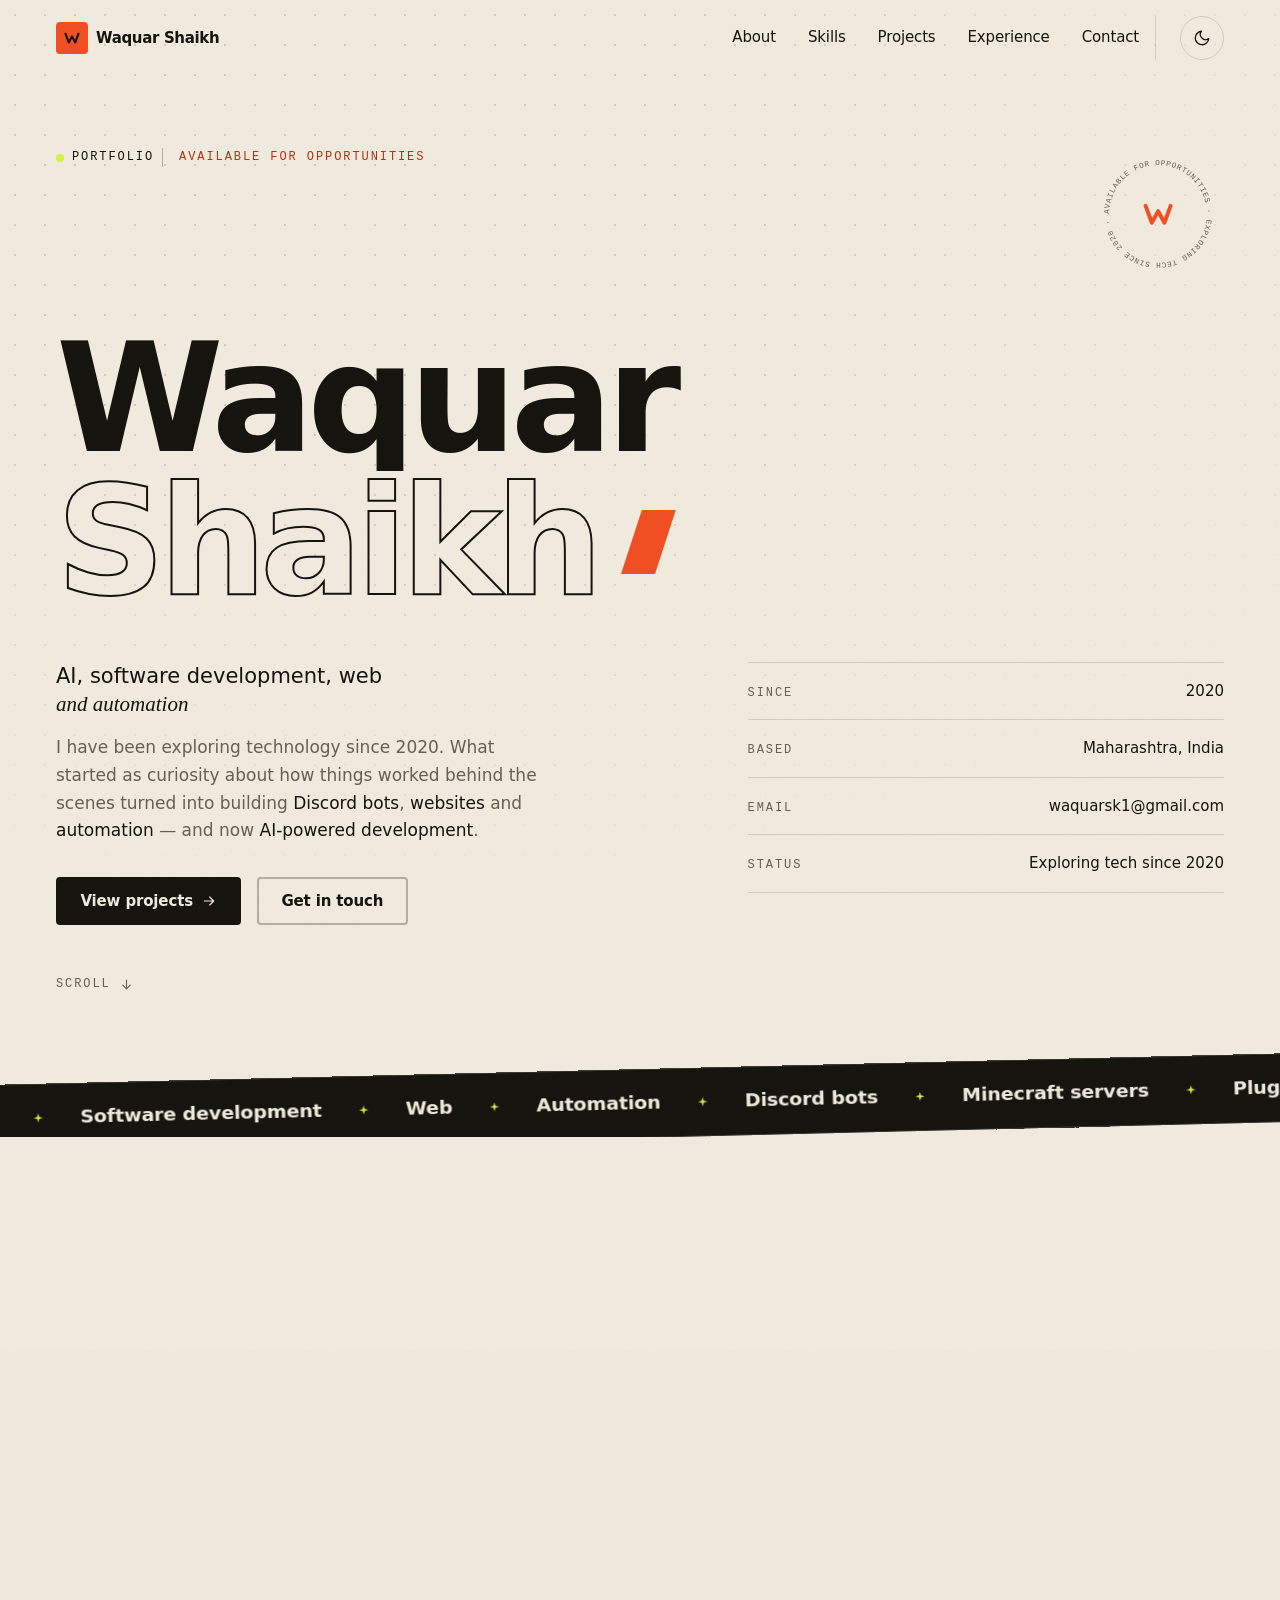
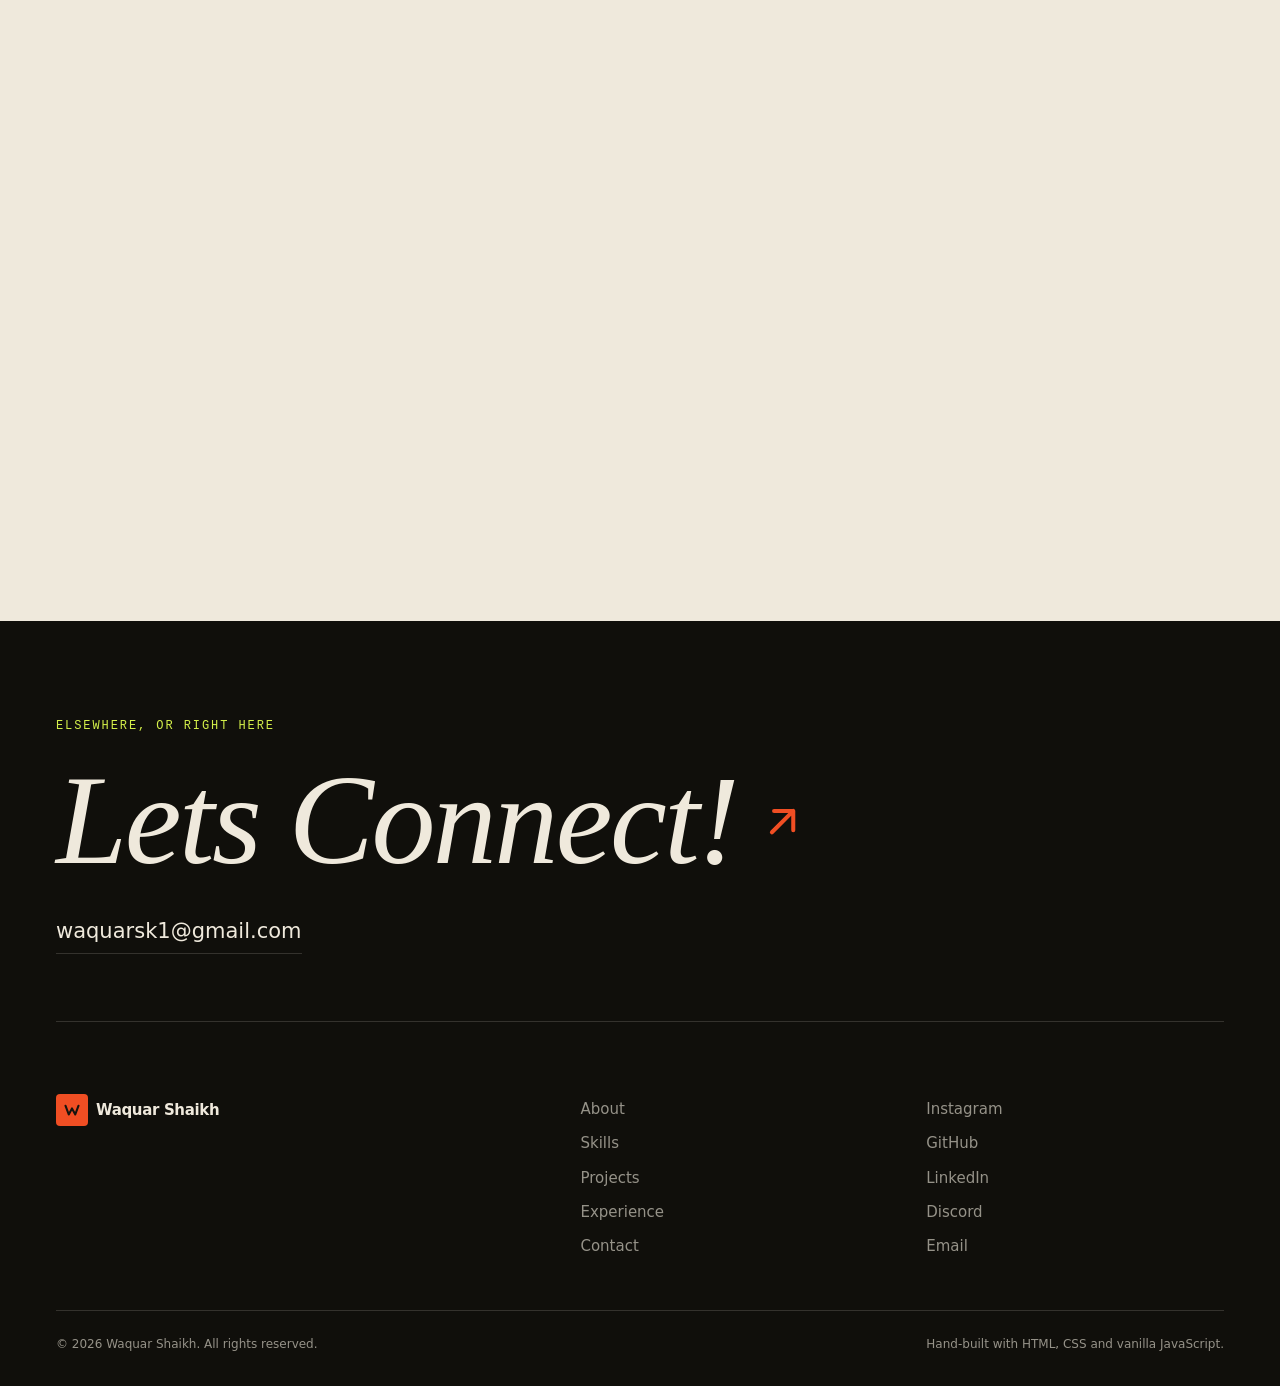
==== commit 1167ff10: "Re-art-direct the site: "Signal & Grain" The previous pass was polish; this one is art direction. Sa" ====
--- a/index.html
+++ b/index.html
@@ -8,9 +8,10 @@
     ============================================================================
     SECURITY POLICY
     Strict CSP, duplicated as a meta tag so static hosts without header support
-    are still covered (the canonical copy lives in _headers for Netlify).
-    No 'unsafe-inline' anywhere: every script, style and image is an external
-    file, and there is not a single inline style attribute on the page.
+    are still covered (the canonical copy lives in _headers).
+    No 'unsafe-inline': every script, style and image is an external file, and
+    there is not a single inline style attribute on the page. The only data:
+    URI is the film-grain texture, which is allowed under img-src.
     ============================================================================
   -->
   <meta http-equiv="Content-Security-Policy"
@@ -21,22 +22,22 @@
   <title>Waquar Shaikh — Portfolio</title>
   <meta name="description" content="Waquar Shaikh — a tech enthusiast exploring AI, software development, web technologies and automation.">
   <meta name="author" content="Waquar Shaikh">
-  <meta name="theme-color" content="#f4f2ec">
+  <meta name="theme-color" content="#efe9dc">
   <link rel="canonical" href="https://eternalz.me/">
 
   <!-- ======================= Open Graph / social ======================= -->
   <meta property="og:type" content="website">
   <meta property="og:site_name" content="Waquar Shaikh">
   <meta property="og:title" content="Waquar Shaikh — Portfolio">
-  <meta property="og:description" content="Exploring AI, software development, web technologies and automation, and the projects along the way.">
+  <meta property="og:description" content="Exploring AI, software development, web technologies and automation.">
   <meta property="og:url" content="https://eternalz.me/">
   <meta property="og:image" content="https://eternalz.me/assets/og-image.png">
   <meta property="og:image:width" content="1200">
   <meta property="og:image:height" content="630">
-  <meta property="og:image:alt" content="Waquar Shaikh — portfolio card on a warm paper background">
+  <meta property="og:image:alt" content="Waquar Shaikh — portfolio card">
   <meta name="twitter:card" content="summary_large_image">
   <meta name="twitter:title" content="Waquar Shaikh — Portfolio">
-  <meta name="twitter:description" content="Exploring AI, software development, web technologies and automation, and the projects along the way.">
+  <meta name="twitter:description" content="Exploring AI, software development, web technologies and automation.">
   <meta name="twitter:image" content="https://eternalz.me/assets/og-image.png">
 
   <!-- ======================= Icons ======================= -->
@@ -45,25 +46,16 @@
   <link rel="apple-touch-icon" href="assets/apple-touch-icon.png">
   <link rel="manifest" href="site.webmanifest">
 
-  <!-- ======================= Fonts (only external dependency) ======================= -->
+  <!-- ======================= Type (only external dependency) ======================= -->
   <link rel="preconnect" href="https://fonts.googleapis.com">
   <link rel="preconnect" href="https://fonts.gstatic.com" crossorigin>
   <link rel="stylesheet"
-        href="https://fonts.googleapis.com/css2?family=Geist:wght@400;500;600;700&family=Geist+Mono:wght@400;500&display=swap">
-
-  <!-- ======================= Site styles ======================= -->
+        href="https://fonts.googleapis.com/css2?family=Geist:wght@400;500;600;700;800&family=Geist+Mono:wght@400;500&family=Instrument+Serif:ital@0;1&display=swap">
+
   <link rel="stylesheet" href="css/style.css">
-
-  <!--
-    Applies the saved colour scheme before the first paint so the page never
-    flashes the wrong theme. Deliberately loaded without defer/async (it must
-    run before paint) and kept to a few lines - it is the only blocking script.
-  -->
   <script src="js/theme-init.js"></script>
 
   <!-- ======================= Structured data ======================= -->
-  <!-- Add your GitHub and LinkedIn profile URLs to "sameAs" once those
-       placeholders in the contact section are filled in. -->
   <script type="application/ld+json">
     {
       "@context": "https://schema.org",
@@ -83,11 +75,17 @@
 </head>
 
 <body>
-  <!-- Keyboard users can jump straight past the navigation -->
   <a class="skip-link" href="#main">Skip to main content</a>
 
+  <!-- Film grain: a fixed texture over the whole page, for depth rather than
+       gloss. Purely decorative, and it never intercepts the pointer. -->
+  <div class="grain" aria-hidden="true"></div>
+
+  <!-- Reading progress, driven by scroll -->
+  <div class="progress" aria-hidden="true"><span class="progress__bar" id="progress-bar"></span></div>
+
   <!-- =========================================================================
-       HEADER / NAVIGATION
+       HEADER
        ========================================================================= -->
   <header class="site-header" id="site-header">
     <div class="container site-header__inner">
@@ -101,8 +99,17 @@
         <span class="brand__name">Waquar Shaikh</span>
       </a>
 
-      <!-- Actions stay in the bar on every breakpoint, so the theme switch
-           never becomes unreachable while the mobile menu is collapsed -->
+      <nav class="site-nav" id="site-nav" aria-label="Primary">
+        <span class="site-nav__indicator" aria-hidden="true" id="nav-indicator"></span>
+        <ul class="site-nav__list">
+          <li><a class="site-nav__link" href="#about" data-label="About"><span class="site-nav__text">About</span></a></li>
+          <li><a class="site-nav__link" href="#skills" data-label="Skills"><span class="site-nav__text">Skills</span></a></li>
+          <li><a class="site-nav__link" href="#projects" data-label="Projects"><span class="site-nav__text">Projects</span></a></li>
+          <li><a class="site-nav__link" href="#experience" data-label="Experience"><span class="site-nav__text">Experience</span></a></li>
+          <li><a class="site-nav__link" href="#contact" data-label="Contact"><span class="site-nav__text">Contact</span></a></li>
+        </ul>
+      </nav>
+
       <div class="site-header__actions">
         <button class="icon-btn" id="theme-toggle" type="button"
                 aria-label="Switch to dark theme" aria-pressed="false">
@@ -116,24 +123,9 @@
 
         <button class="nav-toggle" id="nav-toggle" type="button"
                 aria-expanded="false" aria-controls="site-nav" aria-label="Open navigation menu">
-          <svg class="nav-toggle__icon nav-toggle__icon--open" viewBox="0 0 24 24" aria-hidden="true" focusable="false">
-            <use href="#icon-menu"></use>
-          </svg>
-          <svg class="nav-toggle__icon nav-toggle__icon--close" viewBox="0 0 24 24" aria-hidden="true" focusable="false">
-            <use href="#icon-close"></use>
-          </svg>
+          <span class="nav-toggle__bars" aria-hidden="true"><i></i><i></i></span>
         </button>
       </div>
-
-      <nav class="site-nav" id="site-nav" aria-label="Primary">
-        <ul class="site-nav__list">
-          <li><a class="site-nav__link" href="#about">About</a></li>
-          <li><a class="site-nav__link" href="#skills">Skills</a></li>
-          <li><a class="site-nav__link" href="#projects">Projects</a></li>
-          <li><a class="site-nav__link" href="#experience">Experience</a></li>
-          <li><a class="site-nav__link" href="#contact">Contact</a></li>
-        </ul>
-      </nav>
     </div>
   </header>
 
@@ -142,40 +134,106 @@
          HERO
          ========================================================================= -->
     <section class="hero" id="top" aria-labelledby="hero-title">
-      <div class="container">
-        <p class="hero__eyebrow">Portfolio</p>
-
-        <h1 class="hero__title" id="hero-title">Waquar Shaikh</h1>
-
-        <!-- Asymmetric split: the introduction on the left, the facts set as a
-             reference list on the right. Stacks on smaller screens. -->
-        <div class="hero__grid">
+      <!-- Cursor-reactive light and a technical dot grid -->
+      <div class="hero__field" aria-hidden="true">
+        <span class="hero__spot" id="hero-spot"></span>
+        <span class="hero__grid"></span>
+      </div>
+
+      <div class="container hero__inner">
+        <div class="hero__top">
+          <p class="hero__eyebrow">
+            <span class="pulse" aria-hidden="true"></span>
+            <span class="hero__eyebrow-text">Portfolio</span>
+            <span class="hero__avail">Available for opportunities</span>
+          </p>
+
+          <!-- Rotating seal: two facts that are already on the page, spun into a
+               badge. Decorative, so it is hidden from assistive tech. -->
+          <div class="seal" aria-hidden="true">
+            <svg class="seal__ring" viewBox="0 0 200 200" focusable="false">
+              <defs>
+                <path id="seal-path" d="M100,100 m-74,0 a74,74 0 1,1 148,0 a74,74 0 1,1 -148,0"/>
+              </defs>
+              <text class="seal__text">
+                <textPath href="#seal-path" startOffset="0">AVAILABLE FOR OPPORTUNITIES · EXPLORING TECH SINCE 2020 ·</textPath>
+              </text>
+            </svg>
+            <svg class="seal__mark" viewBox="0 0 64 64" focusable="false">
+              <path d="M13 19.5 22.5 45 32 27.5 41.5 45 51 19.5" fill="none" stroke="currentColor"
+                    stroke-width="6" stroke-linecap="round" stroke-linejoin="round"/>
+            </svg>
+          </div>
+        </div>
+
+        <h1 class="hero__title" id="hero-title">
+          <span class="hero__row">
+            <span class="hero__word" data-word="Waquar">Waquar</span>
+          </span>
+          <span class="hero__row hero__row--out">
+            <span class="hero__word hero__word--outline" data-word="Shaikh">Shaikh</span>
+            <span class="hero__slash" aria-hidden="true"></span>
+          </span>
+        </h1>
+
+        <div class="hero__body">
           <div class="hero__lead">
-            <p class="hero__subtitle">AI, software development, web and automation</p>
+            <p class="hero__subtitle">AI, software development, web <em>and automation</em></p>
+            <!-- The words that matter react to the pointer. Purely a treatment of
+                 the existing sentence - nothing is added or claimed. -->
             <p class="hero__lede">
               I have been exploring technology since 2020. What started as curiosity about how
-              things worked behind the scenes turned into building Discord bots, websites and
-              automation &mdash; and now AI-powered development.
+              things worked behind the scenes turned into building
+              <span class="tok" data-tok>Discord bots</span>,
+              <span class="tok" data-tok>websites</span> and
+              <span class="tok" data-tok>automation</span> &mdash; and now
+              <span class="tok" data-tok>AI-powered development</span>.
             </p>
+
             <div class="hero__actions">
-              <a class="btn btn--solid" href="#projects">
-                View projects
+              <a class="btn btn--solid" href="#projects" data-magnetic>
+                <span class="btn__label">View projects</span>
                 <svg class="btn__icon" viewBox="0 0 24 24" aria-hidden="true" focusable="false">
                   <use href="#icon-arrow-right"></use>
                 </svg>
               </a>
-              <a class="btn btn--outline" href="#contact">Get in touch</a>
+              <a class="btn btn--ghost" href="#contact" data-magnetic>
+                <span class="btn__label">Get in touch</span>
+              </a>
             </div>
           </div>
 
           <ul class="hero__facts">
-            <li class="hero__fact">Exploring tech since 2020</li>
-            <li class="hero__fact">Maharashtra, India</li>
-            <li class="hero__fact">
-              <a href="mailto:waquarsk1@gmail.com">waquarsk1@gmail.com</a>
-            </li>
-            <li class="hero__fact">Available for opportunities</li>
+            <li class="hero__fact"><span class="hero__fact-k">Since</span><span class="hero__fact-v">2020</span></li>
+            <li class="hero__fact"><span class="hero__fact-k">Based</span><span class="hero__fact-v">Maharashtra, India</span></li>
+            <li class="hero__fact"><span class="hero__fact-k">Email</span><span class="hero__fact-v"><a href="mailto:waquarsk1@gmail.com">waquarsk1@gmail.com</a></span></li>
+            <li class="hero__fact"><span class="hero__fact-k">Status</span><span class="hero__fact-v">Exploring tech since 2020</span></li>
           </ul>
+        </div>
+
+        <a class="scroll-cue" href="#about">
+          <span class="scroll-cue__text">Scroll</span>
+          <svg class="scroll-cue__icon" viewBox="0 0 24 24" aria-hidden="true" focusable="false">
+            <use href="#icon-arrow-down"></use>
+          </svg>
+        </a>
+      </div>
+
+      <!-- Kinetic band: the interests and tools, drawn from the page's own copy -->
+      <div class="marquee" aria-hidden="true">
+        <div class="marquee__track">
+          <span class="marquee__group">
+            <span>AI</span><i class="spark"></i><span>Software development</span><i class="spark"></i>
+            <span>Web</span><i class="spark"></i><span>Automation</span><i class="spark"></i>
+            <span>Discord bots</span><i class="spark"></i><span>Minecraft servers</span><i class="spark"></i>
+            <span>Plugins</span><i class="spark"></i><span>Permissions</span><i class="spark"></i>
+          </span>
+          <span class="marquee__group">
+            <span>AI</span><i class="spark"></i><span>Software development</span><i class="spark"></i>
+            <span>Web</span><i class="spark"></i><span>Automation</span><i class="spark"></i>
+            <span>Discord bots</span><i class="spark"></i><span>Minecraft servers</span><i class="spark"></i>
+            <span>Plugins</span><i class="spark"></i><span>Permissions</span><i class="spark"></i>
+          </span>
         </div>
       </div>
     </section>
@@ -183,25 +241,24 @@
     <!-- =========================================================================
          ABOUT
          ========================================================================= -->
-    <section class="section" id="about" aria-labelledby="about-title">
+    <section class="section section--about" id="about" aria-labelledby="about-title">
       <div class="container">
         <header class="section__head" data-reveal>
+          <span class="section__ghost" aria-hidden="true">01</span>
           <p class="section__label"><span class="section__num">01</span> About</p>
           <h2 class="section__title" id="about-title">Hey, I&rsquo;m Waquar</h2>
-          <!-- PLACEHOLDER: you described yourself as a "15-year-old tech enthusiast".
-               That is added here when you say the word - just tell me and it goes in,
-               or leave it out if you would rather it was not on a public page. -->
           <p class="section__intro">
             A tech enthusiast who has been exploring the world of technology since 2020.
             What started as a simple interest in Minecraft slowly turned into something
             much bigger.
           </p>
+          <span class="section__rule" aria-hidden="true"></span>
         </header>
 
         <div class="about__grid">
-          <div class="about__body" data-reveal>
-            <article class="about__block">
-              <h3 class="about__block-title">Where it started</h3>
+          <div class="about__body">
+            <article class="about__block" data-reveal>
+              <h3 class="about__block-title"><span class="about__idx">A</span>Where it started</h3>
               <p>
                 Back then I played Minecraft, created servers, configured plugins, set up
                 permissions and experimented with features &mdash; just for fun. I was not
@@ -210,8 +267,8 @@
               </p>
             </article>
 
-            <article class="about__block">
-              <h3 class="about__block-title">From curiosity to craft</h3>
+            <article class="about__block" data-reveal>
+              <h3 class="about__block-title"><span class="about__idx">B</span>From curiosity to craft</h3>
               <p>
                 That curiosity eventually led me to Discord bot development, automation,
                 websites, and now AI-powered development. Over time technology became more
@@ -221,8 +278,8 @@
               </p>
             </article>
 
-            <article class="about__block">
-              <h3 class="about__block-title">Where I am today</h3>
+            <article class="about__block" data-reveal>
+              <h3 class="about__block-title"><span class="about__idx">C</span>Where I am today</h3>
               <p>
                 Right now I am focused on learning, building and experimenting with AI,
                 software development, web technologies and automation. I use AI tools to
@@ -231,22 +288,22 @@
               </p>
             </article>
 
-            <article class="about__block about__block--closing">
-              <h3 class="about__block-title">What&rsquo;s ahead</h3>
+            <article class="about__block" data-reveal>
+              <h3 class="about__block-title"><span class="about__idx">D</span>What&rsquo;s ahead</h3>
               <p>
                 I am still learning and I have a long way to go &mdash; but that is exactly
                 what excites me about this field. There is always something new to explore,
                 something to build, or a problem to solve. My goal is simple: keep learning,
                 keep building, and turn ideas into real products people find useful.
               </p>
-              <p class="about__pull">
+              <blockquote class="pullquote">
                 I am not here to pretend I know everything. I am here to see how far
                 curiosity, consistency and the willingness to experiment can take me.
-              </p>
+              </blockquote>
             </article>
           </div>
 
-          <aside class="about__aside" aria-label="Quick facts" data-reveal>
+          <aside class="about__aside" data-reveal aria-label="Quick facts">
             <h3 class="aside__title">Quick facts</h3>
             <dl class="facts">
               <div class="facts__row">
@@ -270,8 +327,8 @@
                 <dd class="facts__value">Available for opportunities</dd>
               </div>
             </dl>
-            <a class="link-arrow" href="#contact">
-              Let&rsquo;s work together
+            <a class="link-arrow" href="#contact" data-magnetic>
+              <span>Let&rsquo;s work together</span>
               <svg class="link-arrow__icon" viewBox="0 0 24 24" aria-hidden="true" focusable="false">
                 <use href="#icon-arrow-right"></use>
               </svg>
@@ -292,13 +349,11 @@
                 Those late-night experiments with redstone-level tinkering are the reason I
                 wanted to know how everything else worked too.
               </p>
-              <!-- PLACEHOLDER: name the servers you ran, your favourite plugins, or your
-                   current setup. Anything you would rather keep private can simply go. -->
-              <ul class="tags">
-                <li class="tag">Minecraft servers</li>
-                <li class="tag">Plugins</li>
-                <li class="tag">Permissions</li>
-                <li class="tag">Tinkering</li>
+              <ul class="chips">
+                <li class="chip"><span>Minecraft servers</span></li>
+                <li class="chip"><span>Plugins</span></li>
+                <li class="chip"><span>Permissions</span></li>
+                <li class="chip"><span>Tinkering</span></li>
               </ul>
             </div>
           </div>
@@ -307,23 +362,25 @@
     </section>
 
     <!-- =========================================================================
-         SKILLS
+         SKILLS — dark band
          ========================================================================= -->
-    <section class="section section--panel" id="skills" aria-labelledby="skills-title">
+    <section class="section section--ink" id="skills" aria-labelledby="skills-title">
       <div class="container">
         <header class="section__head" data-reveal>
+          <span class="section__ghost" aria-hidden="true">02</span>
           <p class="section__label"><span class="section__num">02</span> Skills</p>
           <h2 class="section__title" id="skills-title">Tools and capabilities</h2>
           <p class="section__intro">
             Where my curiosity has taken me so far. I am still learning all of it &mdash;
             these are the areas I keep coming back to.
           </p>
+          <span class="section__rule" aria-hidden="true"></span>
         </header>
 
-        <!-- Skill areas, named as plainly as I could put them. Swap any line
-             for something more accurate and it will not disturb the layout. -->
+        <!-- Hover or tap a panel: it inverts, and the list steps in. -->
         <div class="skills">
-          <article class="skill">
+          <article class="skill" data-reveal tabindex="0">
+            <span class="skill__num" aria-hidden="true">01</span>
             <h3 class="skill__title">AI &amp; Automation</h3>
             <ul class="skill__list">
               <li>AI-assisted development</li>
@@ -331,9 +388,11 @@
               <li>Automation &amp; scripting</li>
               <li>Working with AI tools</li>
             </ul>
+            <span class="skill__glow" aria-hidden="true"></span>
           </article>
 
-          <article class="skill">
+          <article class="skill" data-reveal tabindex="0">
+            <span class="skill__num" aria-hidden="true">02</span>
             <h3 class="skill__title">Web &amp; Frontend</h3>
             <ul class="skill__list">
               <li>Websites</li>
@@ -341,9 +400,11 @@
               <li>JavaScript</li>
               <li>Responsive layouts</li>
             </ul>
+            <span class="skill__glow" aria-hidden="true"></span>
           </article>
 
-          <article class="skill">
+          <article class="skill" data-reveal tabindex="0">
+            <span class="skill__num" aria-hidden="true">03</span>
             <h3 class="skill__title">Configuration &amp; Setup</h3>
             <ul class="skill__list">
               <li>Server configuration</li>
@@ -351,39 +412,70 @@
               <li>Permissions &amp; roles</li>
               <li>Testing &amp; troubleshooting</li>
             </ul>
+            <span class="skill__glow" aria-hidden="true"></span>
           </article>
         </div>
       </div>
     </section>
 
     <!-- =========================================================================
-         PROJECTS
+         PROJECTS — coming soon, presented as an interactive plate wall
          ========================================================================= -->
-    <section class="section section--empty" id="projects" aria-labelledby="projects-title">
+    <section class="section section--projects" id="projects" aria-labelledby="projects-title">
       <div class="container">
         <header class="section__head" data-reveal>
+          <span class="section__ghost" aria-hidden="true">03</span>
           <p class="section__label">
             <span class="section__num">03</span> Projects
-            <span class="section__status">Coming soon</span>
+            <span class="stamp stamp--sm">Coming soon</span>
           </p>
           <h2 class="section__title" id="projects-title">Selected work</h2>
           <p class="section__intro">
             I am putting these together now. Write-ups of what I have built will appear
             here &mdash; until then, feel free to ask.
           </p>
+          <span class="section__rule" aria-hidden="true"></span>
         </header>
+
+        <!-- Three empty plates that lean toward the pointer, with a chip that
+             follows the cursor. Nothing here claims to be a finished project. -->
+        <div class="plates" id="plates" data-reveal>
+          <span class="plates__chip" id="plates-chip" aria-hidden="true">Coming soon</span>
+          <figure class="plate">
+            <span class="plate__frame">
+              <img src="assets/project-1.svg" alt="Placeholder plate 1" width="1200" height="750"
+                   loading="lazy" decoding="async">
+            </span>
+            <figcaption class="plate__cap"><span class="plate__idx">01</span>Plate</figcaption>
+          </figure>
+          <figure class="plate">
+            <span class="plate__frame">
+              <img src="assets/project-2.svg" alt="Placeholder plate 2" width="1200" height="750"
+                   loading="lazy" decoding="async">
+            </span>
+            <figcaption class="plate__cap"><span class="plate__idx">02</span>Plate</figcaption>
+          </figure>
+          <figure class="plate">
+            <span class="plate__frame">
+              <img src="assets/project-3.svg" alt="Placeholder plate 3" width="1200" height="750"
+                   loading="lazy" decoding="async">
+            </span>
+            <figcaption class="plate__cap"><span class="plate__idx">03</span>Plate</figcaption>
+          </figure>
+        </div>
       </div>
     </section>
 
     <!-- =========================================================================
-         EXPERIENCE
+         EXPERIENCE — coming soon, as a bold ember statement
          ========================================================================= -->
-    <section class="section section--panel section--empty" id="experience" aria-labelledby="experience-title">
+    <section class="section section--ember" id="experience" aria-labelledby="experience-title">
       <div class="container">
         <header class="section__head" data-reveal>
+          <span class="section__ghost" aria-hidden="true">04</span>
           <p class="section__label">
             <span class="section__num">04</span> Experience
-            <span class="section__status">Coming soon</span>
+            <span class="stamp stamp--sm stamp--ink">Coming soon</span>
           </p>
           <h2 class="section__title" id="experience-title">Where I&rsquo;ve worked</h2>
           <p class="section__intro">
@@ -391,15 +483,24 @@
             listed as they happen.
           </p>
         </header>
+
+        <div class="await" data-reveal>
+          <p class="await__line">
+            The first entry is <em>still being written</em> &mdash; which, at this point,
+            is exactly how it should be.
+          </p>
+          <span class="await__seal" aria-hidden="true">Coming soon</span>
+        </div>
       </div>
     </section>
 
     <!-- =========================================================================
          CONTACT
          ========================================================================= -->
-    <section class="section" id="contact" aria-labelledby="contact-title">
+    <section class="section section--contact" id="contact" aria-labelledby="contact-title">
       <div class="container">
         <header class="section__head" data-reveal>
+          <span class="section__ghost" aria-hidden="true">05</span>
           <p class="section__label"><span class="section__num">05</span> Contact</p>
           <h2 class="section__title" id="contact-title">Let&rsquo;s talk</h2>
           <p class="section__intro">
@@ -407,19 +508,19 @@
             open &mdash; whether it is about AI, web development, automation, or technology
             in general.
           </p>
+          <span class="section__rule" aria-hidden="true"></span>
         </header>
 
         <div class="contact__grid">
-          <!-- ------------------------------- Details ------------------------------- -->
           <div class="contact__details" data-reveal>
             <div class="contact__group">
               <p class="contact__label">Email</p>
-              <a class="contact__email" href="mailto:waquarsk1@gmail.com">waquarsk1@<wbr>gmail.com</a>
+              <a class="contact__email" href="mailto:waquarsk1@gmail.com"><span>waquarsk1@<wbr>gmail.com</span></a>
             </div>
 
             <div class="contact__group">
               <p class="contact__label">Email &middot; alternate</p>
-              <a class="contact__email" href="mailto:waquarsk2@gmail.com">waquarsk2@<wbr>gmail.com</a>
+              <a class="contact__email" href="mailto:waquarsk2@gmail.com"><span>waquarsk2@<wbr>gmail.com</span></a>
             </div>
 
             <div class="contact__group">
@@ -428,17 +529,16 @@
                 <li>
                   <a class="contact__link" href="https://www.instagram.com/waquarsk1"
                      target="_blank" rel="noopener noreferrer">
-                    Instagram
+                    <span class="contact__name">Instagram</span>
                     <span class="contact__handle">@waquarsk1</span>
                     <svg class="contact__link-icon" viewBox="0 0 24 24" aria-hidden="true" focusable="false">
                       <use href="#icon-external"></use>
                     </svg>
                   </a>
                 </li>
-                <!-- PLACEHOLDER: paste your real profile URLs and drop rel="nofollow" -->
                 <li>
                   <a class="contact__link" href="[GITHUB_PROFILE_URL]" target="_blank" rel="noopener noreferrer nofollow">
-                    GitHub
+                    <span class="contact__name">GitHub</span>
                     <span class="contact__handle">[GITHUB_HANDLE]</span>
                     <svg class="contact__link-icon" viewBox="0 0 24 24" aria-hidden="true" focusable="false">
                       <use href="#icon-external"></use>
@@ -447,23 +547,27 @@
                 </li>
                 <li>
                   <a class="contact__link" href="[LINKEDIN_PROFILE_URL]" target="_blank" rel="noopener noreferrer nofollow">
-                    LinkedIn
+                    <span class="contact__name">LinkedIn</span>
                     <span class="contact__handle">[LINKEDIN_HANDLE]</span>
                     <svg class="contact__link-icon" viewBox="0 0 24 24" aria-hidden="true" focusable="false">
                       <use href="#icon-external"></use>
                     </svg>
                   </a>
                 </li>
-                <!-- Discord has no public profile URL, so the username is copyable -->
                 <li>
                   <button class="contact__link contact__link--copy" type="button"
                           data-copy="waquar5555" data-copy-label="Discord username"
                           aria-label="Copy Discord username waquar5555 to clipboard">
-                    Discord
+                    <span class="contact__name">Discord</span>
                     <span class="contact__handle">waquar5555</span>
-                    <svg class="contact__link-icon" viewBox="0 0 24 24" aria-hidden="true" focusable="false">
-                      <use href="#icon-copy"></use>
-                    </svg>
+                    <span class="contact__copy-state" aria-hidden="true">
+                      <svg class="contact__link-icon contact__link-icon--copy" viewBox="0 0 24 24" focusable="false">
+                        <use href="#icon-copy"></use>
+                      </svg>
+                      <svg class="contact__link-icon contact__link-icon--done" viewBox="0 0 24 24" focusable="false">
+                        <use href="#icon-check"></use>
+                      </svg>
+                    </span>
                   </button>
                 </li>
               </ul>
@@ -472,19 +576,14 @@
             <p class="contact__note">
               Messages are delivered through Formspree; no data is stored on this site.
             </p>
-
-            <!-- Feedback for the copy-to-clipboard control -->
             <p class="copy-status" id="copy-status" role="status" aria-live="polite"></p>
           </div>
 
-          <!-- -------------------------------- Form -------------------------------- -->
-          <!--
-            PLACEHOLDER: replace ACTION_ID below with your own Formspree form id
-            (https://formspree.io/f/ACTION_ID). The endpoint accepts POST only,
-            and the matching value already sits in the CSP allow-list (_headers).
-          -->
+          <!-- ------------- Form: fields, validation and endpoint unchanged ------------- -->
           <form class="contact-form" id="contact-form" data-reveal
                 action="https://formspree.io/f/[FORMSPREE_ACTION_ID]" method="POST" novalidate>
+            <p class="form__title">Send a message</p>
+
             <div class="field">
               <label class="field__label" for="name">Name</label>
               <input class="field__input" id="name" name="name" type="text"
@@ -510,28 +609,26 @@
 
             <div class="field">
               <label class="field__label" for="message">Message</label>
-              <textarea class="field__input field__input--area" id="message" name="message" rows="6"
+              <textarea class="field__input field__input--area" id="message" name="message" rows="5"
                         required aria-describedby="message-error"></textarea>
               <p class="field__error" id="message-error" role="alert" hidden>
                 Please write a message of at least 20 characters.
               </p>
             </div>
 
-            <!-- Honeypot: hidden from humans and assistive tech; bots fill it in -->
             <div class="field field--honeypot" aria-hidden="true">
               <label class="field__label" for="company">Company</label>
               <input class="field__input" id="company" name="_gotcha" type="text" tabindex="-1"
                      autocomplete="off" aria-hidden="true">
             </div>
 
-            <button class="btn btn--solid btn--block" id="submit-button" type="submit">
+            <button class="btn btn--solid btn--block" id="submit-button" type="submit" data-magnetic>
               <span class="button__label">Send message</span>
               <svg class="btn__icon" viewBox="0 0 24 24" aria-hidden="true" focusable="false">
                 <use href="#icon-send"></use>
               </svg>
             </button>
 
-            <!-- Live region: validation errors and submission results -->
             <p class="form-status" id="form-status" role="status" aria-live="polite">
               <svg class="form-status__icon form-status__icon--ok" viewBox="0 0 24 24" aria-hidden="true" focusable="false">
                 <use href="#icon-check-circle"></use>
@@ -552,6 +649,17 @@
        ========================================================================= -->
   <footer class="site-footer">
     <div class="container">
+      <div class="footer__cta">
+        <p class="footer__kicker">Elsewhere, or right here</p>
+        <a class="footer__headline" href="#contact">
+          <span class="footer__headline-text">Lets Connect!</span>
+          <svg class="footer__headline-icon" viewBox="0 0 24 24" aria-hidden="true" focusable="false">
+            <use href="#icon-arrow-up-right"></use>
+          </svg>
+        </a>
+        <p class="footer__mail"><a href="mailto:waquarsk1@gmail.com">waquarsk1@gmail.com</a></p>
+      </div>
+
       <div class="site-footer__top">
         <div class="site-footer__brand">
           <a class="brand brand--inverse" href="#top" aria-label="Waquar Shaikh — back to top">
@@ -563,7 +671,6 @@
             </span>
             <span class="brand__name">Waquar Shaikh</span>
           </a>
-          <p class="site-footer__note">[FOOTER_TAGLINE]</p>
         </div>
 
         <nav class="site-footer__nav" aria-label="Footer">
@@ -577,22 +684,14 @@
         </nav>
 
         <ul class="site-footer__social" aria-label="Social profiles">
-          <li>
-            <a href="https://www.instagram.com/waquarsk1" target="_blank" rel="noopener noreferrer">Instagram</a>
-          </li>
-          <li>
-            <a href="[GITHUB_PROFILE_URL]" target="_blank" rel="noopener noreferrer nofollow">GitHub</a>
-          </li>
-          <li>
-            <a href="[LINKEDIN_PROFILE_URL]" target="_blank" rel="noopener noreferrer nofollow">LinkedIn</a>
-          </li>
+          <li><a href="https://www.instagram.com/waquarsk1" target="_blank" rel="noopener noreferrer">Instagram</a></li>
+          <li><a href="[GITHUB_PROFILE_URL]" target="_blank" rel="noopener noreferrer nofollow">GitHub</a></li>
+          <li><a href="[LINKEDIN_PROFILE_URL]" target="_blank" rel="noopener noreferrer nofollow">LinkedIn</a></li>
           <li>
             <button class="site-footer__copy" type="button" data-copy="waquar5555"
                     data-copy-label="Discord username" aria-label="Copy Discord username">Discord</button>
           </li>
-          <li>
-            <a href="mailto:waquarsk1@gmail.com">Email</a>
-          </li>
+          <li><a href="mailto:waquarsk1@gmail.com">Email</a></li>
         </ul>
       </div>
 
@@ -603,14 +702,12 @@
     </div>
   </footer>
 
-  <!-- Floating back-to-top control (revealed by JavaScript) -->
   <a class="to-top" id="to-top" href="#top" aria-label="Back to top" hidden>
     <svg viewBox="0 0 24 24" aria-hidden="true" focusable="false"><use href="#icon-arrow-up"></use></svg>
   </a>
 
   <!-- =========================================================================
        SVG ICON SPRITE
-       Stroke icons inherit currentColor; brand marks are solid paths.
        ========================================================================= -->
   <svg class="icon-sprite" xmlns="http://www.w3.org/2000/svg" aria-hidden="true" focusable="false">
     <defs>
@@ -625,16 +722,6 @@
           <path d="M21 12.79A9 9 0 1 1 11.21 3 7 7 0 0 0 21 12.79z"/>
         </g>
       </symbol>
-      <symbol id="icon-menu" viewBox="0 0 24 24">
-        <g fill="none" stroke="currentColor" stroke-width="1.75" stroke-linecap="round" stroke-linejoin="round">
-          <path d="M4 8h16M4 16h16"/>
-        </g>
-      </symbol>
-      <symbol id="icon-close" viewBox="0 0 24 24">
-        <g fill="none" stroke="currentColor" stroke-width="1.75" stroke-linecap="round" stroke-linejoin="round">
-          <path d="M6 6l12 12M18 6L6 18"/>
-        </g>
-      </symbol>
       <symbol id="icon-arrow-right" viewBox="0 0 24 24">
         <g fill="none" stroke="currentColor" stroke-width="1.75" stroke-linecap="round" stroke-linejoin="round">
           <path d="M5 12h14M13 6l6 6-6 6"/>
@@ -645,17 +732,25 @@
           <path d="M12 19V5M6 11l6-6 6 6"/>
         </g>
       </symbol>
+      <symbol id="icon-arrow-down" viewBox="0 0 24 24">
+        <g fill="none" stroke="currentColor" stroke-width="1.75" stroke-linecap="round" stroke-linejoin="round">
+          <path d="M12 5v14M6 13l6 6 6-6"/>
+        </g>
+      </symbol>
+      <symbol id="icon-arrow-up-right" viewBox="0 0 24 24">
+        <g fill="none" stroke="currentColor" stroke-width="1.9" stroke-linecap="round" stroke-linejoin="round">
+          <path d="M7 17 17 7M8 7h9v9"/>
+        </g>
+      </symbol>
       <symbol id="icon-external" viewBox="0 0 24 24">
         <g fill="none" stroke="currentColor" stroke-width="1.75" stroke-linecap="round" stroke-linejoin="round">
           <path d="M18 13v6a2 2 0 0 1-2 2H5a2 2 0 0 1-2-2V8a2 2 0 0 1 2-2h6"/>
-          <path d="M15 3h6v6"/>
-          <path d="M10 14 21 3"/>
+          <path d="M15 3h6v6"/><path d="M10 14 21 3"/>
         </g>
       </symbol>
       <symbol id="icon-send" viewBox="0 0 24 24">
         <g fill="none" stroke="currentColor" stroke-width="1.75" stroke-linecap="round" stroke-linejoin="round">
-          <path d="M22 2 11 13"/>
-          <path d="M22 2 15 22l-4-9-9-4 20-7z"/>
+          <path d="M22 2 11 13"/><path d="M22 2 15 22l-4-9-9-4 20-7z"/>
         </g>
       </symbol>
       <symbol id="icon-copy" viewBox="0 0 24 24">
@@ -664,29 +759,20 @@
           <path d="M5 15H4a2 2 0 0 1-2-2V4a2 2 0 0 1 2-2h9a2 2 0 0 1 2 2v1"/>
         </g>
       </symbol>
+      <symbol id="icon-check" viewBox="0 0 24 24">
+        <g fill="none" stroke="currentColor" stroke-width="2" stroke-linecap="round" stroke-linejoin="round">
+          <path d="m5 13 4.5 4.5L19 7"/>
+        </g>
+      </symbol>
       <symbol id="icon-check-circle" viewBox="0 0 24 24">
         <g fill="none" stroke="currentColor" stroke-width="1.75" stroke-linecap="round" stroke-linejoin="round">
-          <circle cx="12" cy="12" r="9"/>
-          <path d="m8.5 12.5 2.5 2.5 4.5-5"/>
+          <circle cx="12" cy="12" r="9"/><path d="m8.5 12.5 2.5 2.5 4.5-5"/>
         </g>
       </symbol>
       <symbol id="icon-alert" viewBox="0 0 24 24">
         <g fill="none" stroke="currentColor" stroke-width="1.75" stroke-linecap="round" stroke-linejoin="round">
-          <circle cx="12" cy="12" r="9"/>
-          <path d="M12 8v5M12 16h.01"/>
-        </g>
-      </symbol>
-      <symbol id="icon-github" viewBox="0 0 512 512">
-        <path fill="currentColor" d="M216.5 362.5c-66-8-112.5-55.5-112.5-117 0-25 9-52 24-70-6.5-16.5-5.5-51.5 2-66 20-2.5 47 8 63 22.5 19-6 39-9 63.5-9s44.5 3 62.5 8.5c15.5-14 43-24.5 63-22 7 13.5 8 48.5 1.5 65.5 16 19 24.5 44.5 24.5 70.5 0 61.5-47 109-113 117 12 10 20 29 20 51v59.5c0 14 9.5 20.5 24 15 54.5-21 94-77 94-141C512 155.5 397.5 40 256 40S0 155.5 0 256c0 64 39.5 120.5 94.5 141 13.5 5 24-1.5 24-15V321c-2.5 1-6 1.5-9.5 1.5-13.5 0-21.5-7.5-27-21.5-3-8.5-7-13.5-14-13.5-4 0-6.5-2-6.5-5 0-6 6.5-9.5 15.5-9.5 11.5 0 21.5 8.5 29 22.5 7 12.5 15.5 18.5 25 18.5 10 0 17-5 25.5-15.5 6.5-8.5 10.5-12 15.5-16-4-1.5-8-2.5-11.5-2.5z"/>
-      </symbol>
-      <symbol id="icon-linkedin" viewBox="0 0 448 512">
-        <path fill="currentColor" d="M100.3 448l-92.9 0 0-299.1 92.9 0 0 299.1zM53.8 108.1C24.1 108.1 0 83.5 0 53.8 0 39.5 5.7 25.9 15.8 15.8s23.8-15.8 38-15.8 27.9 5.7 38 15.8 15.8 23.8 15.8 38c0 29.7-24.1 54.3-53.8 54.3zM447.9 448l-92.7 0 0-145.6c0-34.7-.7-79.2-48.3-79.2-48.3 0-55.7 37.7-55.7 76.7l0 148.1-92.8 0 0-299.1 89.1 0 0 40.8 1.3 0c12.4-23.5 42.7-48.3 87.9-48.3 94 0 111.3 61.9 111.3 142.3l0 164.3-.1 0z"/>
-      </symbol>
-      <symbol id="icon-instagram" viewBox="0 0 448 512">
-        <path fill="currentColor" d="M224.3 141a115 115 0 1 0 -.6 230 115 115 0 1 0 .6-230zm-.6 40.4a74.6 74.6 0 1 1 .6 149.2 74.6 74.6 0 1 1 -.6-149.2zm93.4-45.1a26.8 26.8 0 1 1 53.6 0 26.8 26.8 0 1 1 -53.6 0zm129.7 27.2c-1.7-35.9-9.9-67.7-36.2-93.9-26.2-26.2-58-34.4-93.9-36.2-37-2.1-147.9-2.1-184.9 0-35.8 1.7-67.6 9.9-93.9 36.1s-34.4 58-36.2 93.9c-2.1 37-2.1 147.9 0 184.9 1.7 35.9 9.9 67.7 36.2 93.9s58 34.4 93.9 36.2c37 2.1 147.9 2.1 184.9 0 35.9-1.7 67.7-9.9 93.9-36.2 26.2-26.2 34.4-58 36.2-93.9 2.1-37 2.1-147.8 0-184.8zM399 388c-7.8 19.6-22.9 34.7-42.6 42.6-29.5 11.7-99.5 9-132.1 9s-102.7 2.6-132.1-9c-19.6-7.8-34.7-22.9-42.6-42.6-11.7-29.5-9-99.5-9-132.1s-2.6-102.7 9-132.1c7.8-19.6 22.9-34.7 42.6-42.6 29.5-11.7 99.5-9 132.1-9s102.7-2.6 132.1 9c19.6 7.8 34.7 22.9 42.6 42.6 11.7 29.5 9 99.5 9 132.1s2.7 102.7-9 132.1z"/>
-      </symbol>
-      <symbol id="icon-discord" viewBox="0 0 576 512">
-        <path fill="currentColor" d="M492.5 69.8c-.2-.3-.4-.6-.8-.7-38.1-17.5-78.4-30-119.7-37.1-.4-.1-.8 0-1.1.1s-.6.4-.8.8c-5.5 9.9-10.5 20.2-14.9 30.6-44.6-6.8-89.9-6.8-134.4 0-4.5-10.5-9.5-20.7-15.1-30.6-.2-.3-.5-.6-.8-.8s-.7-.2-1.1-.2c-41.3 7.1-81.6 19.6-119.7 37.1-.3.1-.6.4-.8.7-76.2 113.8-97.1 224.9-86.9 334.5 0 .3.1.5.2.8s.3.4.5.6c44.4 32.9 94 58 146.8 74.2.4.1.8.1 1.1 0s.7-.4.9-.7c11.3-15.4 21.4-31.8 30-48.8.1-.2.2-.5.2-.8s0-.5-.1-.8-.2-.5-.4-.6-.4-.3-.7-.4c-15.8-6.1-31.2-13.4-45.9-21.9-.3-.2-.5-.4-.7-.6s-.3-.6-.3-.9 0-.6.2-.9.3-.5.6-.7c3.1-2.3 6.2-4.7 9.1-7.1.3-.2.6-.4.9-.4s.7 0 1 .1c96.2 43.9 200.4 43.9 295.5 0 .3-.1.7-.2 1-.2s.7.2.9.4c2.9 2.4 6 4.9 9.1 7.2.2.2.4.4.6.7s.2.6.2.9-.1.6-.3.9-.4.5-.6.6c-14.7 8.6-30 15.9-45.9 21.8-.2.1-.5.2-.7.4s-.3.4-.4.7-.1.5-.1.8.1.5.2.8c8.8 17 18.8 33.3 30 48.8.2.3.6.6.9.7s.8.1 1.1 0c52.9-16.2 102.6-41.3 147.1-74.2.2-.2.4-.4.5-.6s.2-.5.2-.8c12.3-126.8-20.5-236.9-86.9-334.5zm-302 267.7c-29 0-52.8-26.6-52.8-59.2s23.4-59.2 52.8-59.2c29.7 0 53.3 26.8 52.8 59.2 0 32.7-23.4 59.2-52.8 59.2zm195.4 0c-29 0-52.8-26.6-52.8-59.2s23.4-59.2 52.8-59.2c29.7 0 53.3 26.8 52.8 59.2 0 32.7-23.2 59.2-52.8 59.2z"/>
+          <circle cx="12" cy="12" r="9"/><path d="M12 8v5M12 16h.01"/>
+        </g>
       </symbol>
     </defs>
   </svg>
--- a/css/style.css
+++ b/css/style.css
@@ -1,204 +1,217 @@
 /* ==========================================================================
-   Waquar Shaikh — portfolio stylesheet
-   "An independent technologist's portfolio, art-directed with the precision
-   of a premium editorial publication."
+   Waquar Shaikh — portfolio
+   --------------------------------------------------------------------------
+   Art direction: "Signal & Grain".
+
+   A creative technologist's page built like a printed object: warm bone paper
+   and deep ink, one hot ember accent, an acid highlight used only as a spark,
+   a film-grain texture over everything, and motion that responds to the
+   pointer and to scroll. Type is the loudest thing on the page; colour is the
+   second loudest.
 
    --------------------------------------------------------------------------
    Contents
-     01. Design tokens
-     02. Theme: ink (dark)
+     01. Tokens
+     02. Themes (ink / light)
      03. Reset & base
-     04. Accessibility helpers
-     05. Typography
-     06. Layout primitives (page, section, masthead)
-     07. Controls (buttons, links, icon buttons)
-     08. Header & navigation
-     09. Hero
-     10. About
-     11. Skills
-     12. Contact & form
-     13. Footer & back-to-top
-     14. Responsive composition
-     15. Motion preferences
-     16. Print
-   --------------------------------------------------------------------------
-   Mobile-first: base rules assume a narrow viewport, composition changes are
-   introduced from 640px, 900px and 1120px upwards.
-   ========================================================================== */
-
-/* ==========================================================================
-   01. DESIGN TOKENS
-   --------------------------------------------------------------------------
-   One warm editorial palette. The accent is a restrained vermilion used for
-   emphasis only - indices, rules, hover states and one control - never as a
-   surface wash.
-
-   Contrast (verified against WCAG 2.1):
-     ink on paper .............. 15.93:1
-     secondary on paper .........  4.91:1   body-size minimum
-     accent-text on paper .......  5.03:1   the specified #C34F32 measures
-                                            4.18:1, so text uses this
-                                            deepened step; #C34F32 is kept
-                                            for rules, marks and fills.
-     accent on ink (dark) .......  6.24:1
+     04. Texture & depth
+     05. Accessibility
+     06. Type
+     07. Layout primitives
+     08. Controls
+     09. Header & navigation
+     10. Hero
+     11. Marquee
+     12. About
+     13. Skills (inverting band)
+     14. Projects (plates)
+     15. Experience (ember band)
+     16. Contact & form
+     17. Footer
+     18. Back to top & progress
+     19. Reveal & parallax
+     20. Responsive
+     21. Motion preferences
+     22. Print
+   ========================================================================== */
+
+/* ==========================================================================
+   01. TOKENS
    ========================================================================== */
 :root {
-  /* --- Palette --------------------------------------------------------- */
-  --paper: #f4f2ec;
-  --ink: #171815;
-  --secondary: #686a61;
-  --surface: #ece9e1;
-  --line: #d8d5cc;
-  --accent: #c34f32;
-
-  /* --- Semantic roles: paper (default) --------------------------------- */
-  --bg: var(--paper);
+  /* --- Raw palette ------------------------------------------------------ */
+  --bone: #efe9dc;
+  --bone-deep: #e5decc;
+  --bone-card: #f7f3ea;
+  --ink: #15140f;
+  --ink-soft: #1d1c15;
+  --ember: #f04e23;
+  --ember-bright: #ff6b3d;
+  --ember-text: #ae3510;
+  --acid: #d4f04a;
+
+  /* --- Semantic (light / bone theme is the base) ------------------------ */
+  --bg: var(--bone);
+  --bg-deep: var(--bone-deep);
+  --card: var(--bone-card);
   --fg: var(--ink);
-  --fg-muted: var(--secondary);
-  /* The paper ground has no headroom for a third text tier: anything lighter
-     than #686a61 drops below 4.5:1 on both the page and the panel. Quiet text
-     is therefore distinguished by size, case and tracking - not by being
-     washed out. (The ink theme does have headroom, and uses it.) */
-  --fg-quiet: var(--secondary);
-  --rule: var(--line);
-  --rule-strong: #c9c6bc;
-  --panel: var(--surface);
-  --accent-text: #b0452b;
-  --accent-soft: rgba(195, 79, 50, 0.12);
-  --field-bg: #fbfaf6;
-  /* 3.6:1 on the field fill and 3.1:1 on the panel behind it, so the input
-     boundary clears the 3:1 non-text contrast requirement in both directions */
-  --field-border: #86837b;
-
-  /* Ring colour for :focus-visible. Overridden on the dark footer slab, where
-     the paper-theme accent would only reach 3.2:1. */
-  --focus-ring: var(--accent-text);
-
-  /* Solid control: ink block in paper theme, paper block in ink theme */
+  --muted: #665f53;
+  --quiet: #665f53;
+  --line: rgba(21, 20, 15, 0.14);
+  --line-strong: rgba(21, 20, 15, 0.28);
+  --accent: var(--ember);
+  --accent-text: var(--ember-text);
+  --accent-soft: rgba(240, 78, 35, 0.14);
+  --ghost-line: rgba(21, 20, 15, 0.16);
+
+  /* Inverted band: deep ink with bone type. Reverses in the ink theme. */
+  --band-bg: var(--ink);
+  --band-fg: var(--bone);
+  --band-muted: rgba(239, 233, 220, 0.64);
+  --band-line: rgba(239, 233, 220, 0.18);
+  --band-accent: var(--ember-bright);
+  --band-invert-bg: var(--ember);
+  --band-invert-fg: var(--ink);
+
+  /* Footer slab (always deep) */
+  --slab-bg: #100f0b;
+  --slab-fg: var(--bone);
+  --slab-muted: rgba(239, 233, 220, 0.6);
+  --slab-line: rgba(239, 233, 220, 0.16);
+
+  /* Controls */
   --ctl-bg: var(--ink);
-  --ctl-fg: var(--paper);
-  --ctl-hover-bg: #b0452b;
-  --ctl-hover-fg: var(--paper);
-
-  /* Inverted slab (footer) */
-  --slab-bg: #171815;
-  --slab-fg: #f4f2ec;
-  --slab-muted: rgba(244, 242, 236, 0.64);
-  --slab-rule: rgba(244, 242, 236, 0.16);
-
-  /* Header */
-  --header-bg: var(--paper);
-  --header-h: 64px;
-
-  /* --- Typography ------------------------------------------------------ */
-  --font-sans: "Geist", ui-sans-serif, system-ui, -apple-system, "Segoe UI",
-               Roboto, Helvetica, Arial, sans-serif;
-  --font-mono: "Geist Mono", ui-monospace, SFMono-Regular, "SF Mono", Menlo,
-               Consolas, monospace;
-
-  --fs-display: clamp(2.5rem, 1.35rem + 5.2vw, 5.25rem);
-  --fs-h2: clamp(1.875rem, 1.25rem + 2.2vw, 3.125rem);
-  --fs-h3: clamp(1.125rem, 1.05rem + 0.35vw, 1.375rem);
+  --ctl-fg: var(--bone);
+  --ctl-hover-bg: var(--ember);
+  --ctl-hover-fg: var(--ink);
+  --field-bg: var(--bone-card);
+  --field-line: #8d8574;
+
+  --header-bg: rgba(239, 233, 220, 0.86);
+  --header-h: 68px;
+  --focus-ring: var(--ember-text);
+
+  /* --- Type ------------------------------------------------------------- */
+  --font-sans: "Geist", ui-sans-serif, system-ui, -apple-system, "Segoe UI", Roboto, Helvetica, Arial, sans-serif;
+  --font-mono: "Geist Mono", ui-monospace, SFMono-Regular, Menlo, Consolas, monospace;
+  --font-serif: "Instrument Serif", ui-serif, Georgia, "Times New Roman", serif;
+
+  --fs-display: clamp(2.75rem, 1rem + 11vw, 9.5rem);
+  --fs-h2: clamp(2rem, 1.1rem + 3.6vw, 4.25rem);
+  --fs-h3: clamp(1.25rem, 1.05rem + 0.9vw, 1.875rem);
   --fs-lead: clamp(1.0625rem, 1rem + 0.5vw, 1.3125rem);
   --fs-body: clamp(1rem, 0.96rem + 0.2vw, 1.0625rem);
-  --fs-small: 0.875rem;
+  --fs-small: 0.9375rem;
   --fs-micro: 0.75rem;
 
-  --lh-display: 0.95;
-  --lh-heading: 1.1;
-  --lh-body: 1.65;
-
-  --ls-display: -0.035em;
-  --ls-heading: -0.02em;
-  --ls-label: 0.14em;
-
-  /* --- Spacing scale (8px rhythm) -------------------------------------- */
-  --s-1: 0.25rem;   /*  4 */
-  --s-2: 0.5rem;    /*  8 */
-  --s-3: 1rem;      /* 16 */
-  --s-4: 1.5rem;    /* 24 */
-  --s-5: 2rem;      /* 32 */
-  --s-6: 3rem;      /* 48 */
-  --s-7: 4rem;      /* 64 */
-  --s-8: 6rem;      /* 96 */
-
-  /* --- Layout ---------------------------------------------------------- */
-  --page: 1180px;
-  --gutter: clamp(1.25rem, 4vw, 3rem);
-  --section-y: clamp(4rem, 9vw, 8rem);
-
-  /* --- Radii: restrained, never pill-shaped ---------------------------- */
-  --r-1: 3px;
-  --r-2: 5px;
-  --r-3: 8px;
-
-  /* --- Motion ---------------------------------------------------------- */
-  --dur: 180ms;
-  --dur-slow: 320ms;
-  --ease: cubic-bezier(0.2, 0.6, 0.3, 1);
-}
-
-/* ==========================================================================
-   02. THEME: INK
+  --lh-display: 0.86;
+  --lh-body: 1.62;
+  --ls-display: -0.045em;
+  --ls-label: 0.16em;
+
+  /* --- Space ------------------------------------------------------------ */
+  --s-1: 0.25rem;  --s-2: 0.5rem;  --s-3: 1rem;   --s-4: 1.5rem;
+  --s-5: 2rem;     --s-6: 3rem;    --s-7: 4.5rem; --s-8: 6rem;  --s-9: 8rem;
+
+  /* --- Layout ----------------------------------------------------------- */
+  --page: 1240px;
+  --gutter: clamp(1.25rem, 4.5vw, 3.5rem);
+  --section-y: clamp(4.5rem, 10vw, 9rem);
+
+  --r-1: 2px;  --r-2: 4px;  --r-3: 10px;  --r-4: 18px;
+
+  /* --- Motion ----------------------------------------------------------- */
+  --dur-fast: 130ms;
+  --dur: 200ms;
+  --dur-slow: 420ms;
+  --ease: cubic-bezier(0.22, 0.61, 0.36, 1);
+  --ease-out: cubic-bezier(0.16, 1, 0.3, 1);
+}
+
+/* ==========================================================================
+   02. THEMES
    --------------------------------------------------------------------------
-   The supplied accent and secondary colours are tuned for a paper ground. On
-   ink they fall below 4.5:1, so this theme lifts both: the accent to #e87a55
-   (6.24:1) while #c34f32 remains the decorative mark colour.
+   Both themes are fully art-directed rather than one being a washed-out echo
+   of the other: the ink theme inverts the skills band to bone on black, so the
+   page keeps its loud/quiet rhythm whichever theme you land in.
    ========================================================================== */
 :root[data-theme="dark"] {
-  --bg: #171815;
-  --fg: #f4f2ec;
-  --fg-muted: #a8a99f;
-  --fg-quiet: #8c8e84;
-  --rule: #33342e;
-  --rule-strong: #45463f;
-  --panel: #1d1e19;
-  --accent-text: #e87a55;
-  --accent-soft: rgba(232, 122, 85, 0.14);
-  --field-bg: #1f201b;
-  --field-border: #6e6f66;
-
-  --ctl-bg: #f4f2ec;
-  --ctl-fg: #171815;
-  --ctl-hover-bg: #e87a55;
-  --ctl-hover-fg: #171815;
-
-  --slab-bg: #101109;
-  --slab-fg: #f4f2ec;
-  --slab-muted: rgba(244, 242, 236, 0.6);
-  --slab-rule: rgba(244, 242, 236, 0.14);
-
-  --header-bg: #171815;
+  --bg: #0f0f0c;
+  --bg-deep: #191813;
+  --card: #1b1a14;
+  --fg: #f3efe6;
+  --muted: #a6a294;
+  --quiet: #a6a294;
+  --line: rgba(243, 239, 230, 0.16);
+  --line-strong: rgba(243, 239, 230, 0.32);
+  --accent: var(--ember-bright);
+  --accent-text: var(--ember-bright);
+  --accent-soft: rgba(255, 107, 61, 0.18);
+  --ghost-line: rgba(243, 239, 230, 0.14);
+
+  --band-bg: #f3efe6;
+  --band-fg: var(--ink);
+  --band-muted: rgba(21, 20, 15, 0.66);
+  --band-line: rgba(21, 20, 15, 0.16);
+  --band-accent: var(--ember-text);
+  --band-invert-bg: var(--ink);
+  --band-invert-fg: #f3efe6;
+
+  --slab-bg: #080806;
+  --slab-fg: #f3efe6;
+  --slab-muted: rgba(243, 239, 230, 0.6);
+  --slab-line: rgba(243, 239, 230, 0.16);
+
+  --ctl-bg: #f3efe6;
+  --ctl-fg: var(--ink);
+  --ctl-hover-bg: var(--ember-bright);
+  --ctl-hover-fg: var(--ink);
+  --field-bg: #1b1a14;
+  --field-line: #6e6f66;
+
+  --header-bg: rgba(15, 15, 12, 0.86);
+  --focus-ring: var(--ember-bright);
 
   color-scheme: dark;
 }
 
-/* Before a choice is made, follow the operating system. The theme script only
-   writes an explicit choice, so this rule stays in charge of the default. */
 @media (prefers-color-scheme: dark) {
   :root:not([data-theme]) {
-    --bg: #171815;
-    --fg: #f4f2ec;
-    --fg-muted: #a8a99f;
-    --fg-quiet: #8c8e84;
-    --rule: #33342e;
-    --rule-strong: #45463f;
-    --panel: #1d1e19;
-  --accent-text: #e87a55;
-  --accent-soft: rgba(232, 122, 85, 0.14);
-  --field-bg: #1f201b;
-  --field-border: #6e6f66;
-
-  --ctl-bg: #f4f2ec;
-  --ctl-fg: #171815;
-  --ctl-hover-bg: #e87a55;
-  --ctl-hover-fg: #171815;
-
-  --slab-bg: #101109;
-  --slab-muted: rgba(244, 242, 236, 0.6);
-    --slab-rule: rgba(244, 242, 236, 0.14);
-
-    --header-bg: #171815;
+    --bg: #0f0f0c;
+    --bg-deep: #191813;
+    --card: #1b1a14;
+    --fg: #f3efe6;
+    --muted: #a6a294;
+    --quiet: #a6a294;
+    --line: rgba(243, 239, 230, 0.16);
+    --line-strong: rgba(243, 239, 230, 0.32);
+    --accent: var(--ember-bright);
+    --accent-text: var(--ember-bright);
+    --accent-soft: rgba(255, 107, 61, 0.18);
+    --ghost-line: rgba(243, 239, 230, 0.14);
+
+    --band-bg: #f3efe6;
+    --band-fg: var(--ink);
+    --band-muted: rgba(21, 20, 15, 0.66);
+    --band-line: rgba(21, 20, 15, 0.16);
+    --band-accent: var(--ember-text);
+    --band-invert-bg: var(--ink);
+    --band-invert-fg: #f3efe6;
+
+    --slab-bg: #080806;
+    --slab-fg: #f3efe6;
+    --slab-muted: rgba(243, 239, 230, 0.6);
+    --slab-line: rgba(243, 239, 230, 0.16);
+
+    --ctl-bg: #f3efe6;
+    --ctl-fg: var(--ink);
+    --ctl-hover-bg: var(--ember-bright);
+    --ctl-hover-fg: var(--ink);
+    --field-bg: #1b1a14;
+    --field-line: #6e6f66;
+
+    --header-bg: rgba(15, 15, 12, 0.86);
+    --focus-ring: var(--ember-bright);
 
     color-scheme: dark;
   }
@@ -209,17 +222,12 @@
 /* ==========================================================================
    03. RESET & BASE
    ========================================================================== */
-*,
-*::before,
-*::after {
-  box-sizing: border-box;
-}
+*, *::before, *::after { box-sizing: border-box; }
 
 html {
   -webkit-text-size-adjust: 100%;
   scroll-behavior: smooth;
-  /* Matches the offset used by the smooth-scroll handler in main.js, so a
-     native hash jump and a scripted one land in the same place. */
+  /* Matches the smooth-scroll offset in main.js */
   scroll-padding-top: calc(var(--header-h) + var(--s-3));
 }
 
@@ -231,77 +239,53 @@
   color: var(--fg);
   font-family: var(--font-sans);
   font-size: var(--fs-body);
-  font-weight: 400;
   line-height: var(--lh-body);
   font-feature-settings: "kern" 1, "liga" 1;
   -webkit-font-smoothing: antialiased;
   -moz-osx-font-smoothing: grayscale;
-  /* Long words, URLs and unbroken placeholder tokens such as
-     [COMPANY_OR_ORGANISATION_1] never widen a grid track: `anywhere` is the
-     only value that also reduces min-content, which is what grid sizing uses. */
   overflow-wrap: anywhere;
-  transition: background-color var(--dur-slow) var(--ease),
-              color var(--dur-slow) var(--ease);
-}
-
-body,
-h1, h2, h3, h4,
-p, figure, blockquote, dl, dd, ol, ul {
-  margin: 0;
-}
-
-ul, ol {
-  padding: 0;
-  list-style: none;
-}
-
-img, svg, picture, video {
-  display: block;
-  max-width: 100%;
-}
-
+  transition: background-color var(--dur-slow) var(--ease), color var(--dur-slow) var(--ease);
+}
+
+/* Locked while the mobile navigation overlay is open */
+body.is-nav-open { overflow: hidden; }
+
+body, h1, h2, h3, h4, p, figure, blockquote, dl, dd, ol, ul { margin: 0; }
+ul, ol { padding: 0; list-style: none; }
+img, svg, picture, video { display: block; max-width: 100%; }
 img { height: auto; }
-
-a {
-  color: inherit;
-  text-decoration: none;
-}
-
-button,
-input,
-textarea,
-select {
-  font: inherit;
-  color: inherit;
-}
-
+a { color: inherit; text-decoration: none; }
+button, input, textarea, select { font: inherit; color: inherit; }
 button {
+  padding: 0;          /* browsers add default inline padding; every control here sets its own */
   border: 0;
   background: none;
   cursor: pointer;
 }
-
 [hidden] { display: none !important; }
 
-::selection {
-  background: var(--accent-soft);
-  color: var(--fg);
-}
-
-/* The sprite is referenced through <use>, never displayed directly */
-.icon-sprite {
-  position: absolute;
-  width: 0;
-  height: 0;
-  overflow: hidden;
-}
-
-/* ==========================================================================
-   04. ACCESSIBILITY HELPERS
-   ========================================================================== */
-/* A single, consistent focus ring for every interactive element. The colour is
-   a token so the dark footer slab can swap in a ring that stays visible
-   against its ground. */
+::selection { background: var(--ember); color: var(--ink); }
+
+.icon-sprite { position: absolute; width: 0; height: 0; overflow: hidden; }
+
+/* ==========================================================================
+   04. TEXTURE & DEPTH
+   ========================================================================== */
+/* Film grain over the entire page. Fixed, so it reads as the surface the
+   page is printed on rather than as page content. */
+.grain {
+  position: fixed;
+  inset: -50%;
+  z-index: 1;
+  pointer-events: none;
+  opacity: 0.42;
+  mix-blend-mode: soft-light;
+  background-image: url("data:image/svg+xml,%3Csvg xmlns='http://www.w3.org/2000/svg' width='160' height='160'%3E%3Cfilter id='n'%3E%3CfeTurbulence type='fractalNoise' baseFrequency='0.82' numOctaves='3' stitchTiles='stitch'/%3E%3C/filter%3E%3Crect width='160' height='160' filter='url(%23n)'/%3E%3C/svg%3E");
+}
+
+/* ==========================================================================
+   05. ACCESSIBILITY
+   ========================================================================== */
 :focus-visible {
   outline: 2px solid var(--focus-ring);
   outline-offset: 3px;
@@ -312,342 +296,319 @@
   position: absolute;
   top: var(--s-2);
   left: var(--s-2);
-  z-index: 200;
+  z-index: 300;
   padding: var(--s-2) var(--s-3);
-  border: 1px solid var(--rule-strong);
   border-radius: var(--r-2);
-  background: var(--bg);
-  color: var(--fg);
+  background: var(--ink);
+  color: var(--bone);
   font-size: var(--fs-small);
   font-weight: 500;
-  transform: translateY(-200%);
+  transform: translateY(-250%);
   transition: transform var(--dur) var(--ease);
 }
-
-.skip-link:focus {
-  transform: translateY(0);
-}
-
-/* --- Scroll reveal ------------------------------------------------------
-   Armed only when JavaScript runs (`.js` is set by theme-init.js), so a
-   failed script can never leave content hidden. */
-.js [data-reveal] {
-  opacity: 0;
-  transform: translateY(14px);
-}
-
-.js [data-reveal].is-visible {
-  opacity: 1;
-  transform: none;
-  transition: opacity 380ms var(--ease), transform 380ms var(--ease);
-}
-
-/* ==========================================================================
-   05. TYPOGRAPHY
+.skip-link:focus { transform: translateY(0); }
+
+/* ==========================================================================
+   06. TYPE
    ========================================================================== */
 h1, h2, h3, h4 {
   font-weight: 600;
-  line-height: var(--lh-heading);
-  letter-spacing: var(--ls-heading);
+  line-height: 1.06;
+  letter-spacing: -0.025em;
   text-wrap: balance;
 }
-
 p { text-wrap: pretty; }
-
-/* Uppercase monospace label used for section indices, field groups and
-   metadata. Always subordinate to the heading beside it. */
-.label {
+em { font-family: var(--font-serif); font-style: italic; font-weight: 400; letter-spacing: 0; }
+
+.mono {
   font-family: var(--font-mono);
   font-size: var(--fs-micro);
   font-weight: 500;
   letter-spacing: var(--ls-label);
   text-transform: uppercase;
-  color: var(--fg-muted);
-}
-
-/* ==========================================================================
-   06. LAYOUT PRIMITIVES
+}
+
+/* ==========================================================================
+   07. LAYOUT PRIMITIVES
    ========================================================================== */
 .container {
+  position: relative;
+  z-index: 2;
   width: 100%;
   max-width: calc(var(--page) + var(--gutter) * 2);
   margin-inline: auto;
   padding-inline: var(--gutter);
 }
 
-/* Grid children may shrink below their content width, so one long unbreakable
-   string can never widen a track past the container. */
-.about__grid > *,
-.skills > *,
-.contact__grid > * {
-  min-width: 0;
-}
-
-.section {
-  padding-block: var(--section-y);
-}
-
-/* A ruled band, used to give the long page a rhythm */
-.section--panel {
-  background: var(--panel);
-  border-block: 1px solid var(--rule);
-}
-
-/* --- Section masthead ---------------------------------------------------
-   Label and heading on the left, standfirst on the right, sharing a baseline
-   once there is room for two columns. */
+.about__grid > *, .skills > *, .plates > *, .contact__grid > * { min-width: 0; }
+
+.section { padding-block: var(--section-y); position: relative; }
+
+/* --- Section masthead --------------------------------------------------- */
 .section__head {
+  position: relative;
   display: grid;
   gap: var(--s-3);
-  margin-bottom: var(--s-6);
+  margin-bottom: var(--s-7);
+  grid-template-columns: minmax(0, 1fr) auto;
+}
+.section__label { grid-column: 1; }
+.section__title, .section__intro, .section__rule { grid-column: 1 / -1; }
+
+/* Oversized outlined numeral. It is a real grid item beside the section label
+   - the space next to a short label is otherwise empty, and this way it can
+   never collide with the standfirst. */
+.section__ghost {
+  justify-self: end;
+  align-self: end;
+  font-family: var(--font-sans);
+  font-size: clamp(3.25rem, 8vw, 6.5rem);
+  font-weight: 800;
+  line-height: 0.78;
+  letter-spacing: -0.06em;
+  color: transparent;
+  -webkit-text-stroke: 1.5px var(--ghost-line);
+  pointer-events: none;
+  user-select: none;
+}
+
+@supports not (-webkit-text-stroke: 1px black) {
+  .section__ghost { color: var(--ghost-line); -webkit-text-stroke: 0; }
 }
 
 .section__label {
   display: flex;
-  align-items: baseline;
-  gap: var(--s-2);
+  align-items: center;
+  gap: var(--s-3);
   font-family: var(--font-mono);
   font-size: var(--fs-micro);
   font-weight: 500;
   letter-spacing: var(--ls-label);
   text-transform: uppercase;
-  color: var(--fg-muted);
-}
-
-/* The index is text, so it takes the accessible accent step (5.03:1 on paper,
-   6.24:1 on ink) rather than the brand mark colour used for rules and fills. */
-.section__num {
-  color: var(--accent-text);
-  font-weight: 500;
-}
-
-/* "Coming soon" marker: a small rule then the words, set in the accent so it
-   reads as a status rather than as another nav item. */
-.section__status {
+  color: var(--muted);
+}
+
+.section__num { color: var(--accent-text); font-weight: 500; }
+
+.section__title {
+  font-size: var(--fs-h2);
+  font-weight: 700;
+  letter-spacing: -0.035em;
+  max-width: 20ch;
+}
+
+.section__intro {
+  max-width: 54ch;
+  color: var(--muted);
+  font-size: var(--fs-lead);
+  line-height: 1.55;
+}
+
+/* A short rule that draws itself in when the masthead arrives */
+.section__rule {
+  display: block;
+  height: 2px;
+  margin-top: var(--s-2);
+  background: var(--accent);
+  transform: scaleX(0);
+  transform-origin: left;
+}
+.is-visible > .section__rule,
+.section__head.is-visible .section__rule { transform: scaleX(1); transition: transform 900ms var(--ease-out); }
+.section__rule { width: min(120px, 30%); }
+
+/* "Coming soon" marker */
+.stamp {
   display: inline-flex;
   align-items: center;
-  gap: var(--s-2);
+  gap: 0.45em;
+  padding: 0.28em 0.6em;
+  border: 1px solid currentColor;
+  border-radius: 999px;
+  font-family: var(--font-mono);
+  font-size: var(--fs-micro);
+  font-weight: 500;
+  letter-spacing: 0.12em;
+  text-transform: uppercase;
   color: var(--accent-text);
 }
-
-.section__status::before {
-  content: "";
-  width: 20px;
-  height: 1px;
-  flex: none;
-  background: currentColor;
-}
-
-.section__title {
-  font-size: var(--fs-h2);
-  max-width: 22ch;
-}
-
-.section__intro {
-  max-width: 52ch;
-  color: var(--fg-muted);
-  font-size: var(--fs-lead);
-  line-height: 1.5;
-}
-
-/* A section that holds a masthead and nothing else yet (see the coming-soon
-   note). Its rhythm is tightened so it reads as a deliberate status band
-   rather than a section that failed to load. */
-.section--empty {
-  padding-block: clamp(2.5rem, 6vw, 4.5rem);
-}
-
-.section--empty .section__head {
-  margin-bottom: 0;
-}
-
-/* ==========================================================================
-   07. CONTROLS
+.stamp--sm { transform: rotate(-2deg); }
+.stamp--ink { color: var(--fg); }
+
+/* ==========================================================================
+   08. CONTROLS
    ========================================================================== */
 .btn {
+  position: relative;
   display: inline-flex;
   align-items: center;
   justify-content: center;
   gap: var(--s-2);
-  padding: 0.7rem 1.1rem;
-  border: 1px solid transparent;
+  min-height: 48px;
+  padding: 0.8rem 1.4rem;
+  border: 2px solid transparent;
   border-radius: var(--r-2);
   font-size: var(--fs-small);
-  font-weight: 500;
-  line-height: 1.2;
+  font-weight: 600;
+  letter-spacing: -0.01em;
+  line-height: 1.1;
   white-space: nowrap;
-  transition: background-color var(--dur) var(--ease),
-              border-color var(--dur) var(--ease),
-              color var(--dur) var(--ease);
-}
+  overflow: hidden;
+  transition: background-color var(--dur) var(--ease), color var(--dur) var(--ease),
+              border-color var(--dur) var(--ease), transform var(--dur) var(--ease);
+  will-change: transform;
+}
+
+.btn__label, .btn__icon { position: relative; z-index: 1; }
 
 .btn__icon {
-  width: 15px;
-  height: 15px;
+  width: 16px;
+  height: 16px;
   flex: none;
   transition: transform var(--dur) var(--ease);
+}
+
+/* Ember wipe that rises from the bottom edge */
+.btn::after {
+  content: "";
+  position: absolute;
+  inset: 0;
+  z-index: 0;
+  background: var(--accent);
+  transform: translateY(101%);
+  transition: transform var(--dur-slow) var(--ease-out);
 }
 
 .btn--solid {
   background: var(--ctl-bg);
   color: var(--ctl-fg);
 }
-
-.btn--solid:hover {
-  background: var(--ctl-hover-bg);
-  color: var(--ctl-hover-fg);
-}
-
-.btn--solid:hover .btn__icon {
-  transform: translateX(3px);
-}
-
-.btn--outline {
-  border-color: var(--rule-strong);
+.btn--solid:hover { color: var(--ctl-hover-fg); }
+.btn--solid:hover::after { transform: translateY(0); }
+.btn--solid:hover .btn__icon { transform: translateX(4px); }
+
+.btn--ghost {
+  border-color: var(--line-strong);
   color: var(--fg);
 }
-
-.btn--outline:hover {
-  border-color: var(--fg);
-  background: var(--panel);
-}
+.btn--ghost:hover { border-color: var(--accent); color: var(--fg); }
+.btn--ghost:hover::after { transform: translateY(0); opacity: 0.14; }
 
 .btn--block { width: 100%; }
 
-.btn[disabled] {
-  opacity: 0.6;
-  cursor: not-allowed;
-}
-
-/* --- Text link with a trailing icon ------------------------------------ */
+.btn[disabled] { opacity: 0.55; cursor: not-allowed; }
+.btn[disabled]::after { transform: translateY(101%); }
+
+/* --- Text link ---------------------------------------------------------- */
 .link-arrow {
   display: inline-flex;
   align-items: center;
-  gap: 0.4rem;
-  /* 24px floor: the minimum target size for a standalone link */
+  gap: 0.5rem;
   min-height: 24px;
   font-size: var(--fs-small);
-  font-weight: 500;
+  font-weight: 600;
   color: var(--fg);
-  transition: color var(--dur) var(--ease);
-}
-
-.link-arrow__icon {
-  width: 14px;
-  height: 14px;
-  flex: none;
-  color: var(--accent-text);
-  transition: transform var(--dur) var(--ease);
-}
-
-.link-arrow:hover {
-  color: var(--accent-text);
-}
-
-.link-arrow:hover .link-arrow__icon {
-  transform: translate(2px, -2px);
-}
-
-.link-arrow--quiet {
-  color: var(--fg-muted);
-}
-
-.link-arrow--quiet:hover {
-  color: var(--fg);
-}
-
-.link-arrow--quiet .link-arrow__icon {
-  color: var(--fg-quiet);
-}
-
-.link-arrow--quiet:hover .link-arrow__icon {
-  transform: none;
-}
-
-/* --- Icon buttons (theme switch, menu) --------------------------------- */
-.icon-btn,
-.nav-toggle {
+}
+.link-arrow svg { width: 15px; height: 15px; flex: none; transition: transform var(--dur) var(--ease); }
+.link-arrow:hover { color: var(--accent-text); }
+.link-arrow:hover svg { transform: translateX(4px); }
+
+/* --- Icon buttons ------------------------------------------------------- */
+.icon-btn, .nav-toggle {
   display: inline-flex;
   align-items: center;
   justify-content: center;
-  /* 44px keeps the tap target at the accessible minimum */
   width: 44px;
   height: 44px;
   flex: none;
-  border: 1px solid transparent;
-  border-radius: var(--r-2);
-  color: var(--fg-muted);
-  transition: color var(--dur) var(--ease), border-color var(--dur) var(--ease);
-}
-
-.icon-btn:hover,
-.nav-toggle:hover {
+  border: 1.5px solid var(--line);
+  border-radius: 50%;
   color: var(--fg);
-  border-color: var(--rule);
-}
-
-.icon-btn__icon,
-.nav-toggle__icon {
-  width: 19px;
-  height: 19px;
-}
-
-/* Theme switch: show the icon representing the theme you would switch to */
-.icon-btn__icon--sun,
-.icon-btn__icon--moon { display: none; }
-
+  transition: border-color var(--dur) var(--ease), background-color var(--dur) var(--ease),
+              color var(--dur) var(--ease), transform var(--dur) var(--ease);
+}
+.icon-btn:hover, .nav-toggle:hover {
+  border-color: var(--accent);
+  background: var(--accent);
+  color: var(--ink);
+  transform: rotate(-8deg);
+}
+.icon-btn__icon { width: 18px; height: 18px; }
+
+.icon-btn__icon--sun, .icon-btn__icon--moon { display: none; }
 :root[data-theme="dark"] .icon-btn__icon--sun,
 :root:not([data-theme]) .icon-btn__icon--sun { display: block; }
-
 :root[data-theme="light"] .icon-btn__icon--moon { display: block; }
-
 @media (prefers-color-scheme: dark) {
   :root:not([data-theme]) .icon-btn__icon--sun { display: none; }
   :root:not([data-theme]) .icon-btn__icon--moon { display: block; }
 }
 
-.nav-toggle__icon--close { display: none; }
-.nav-toggle[aria-expanded="true"] .nav-toggle__icon--open { display: none; }
-.nav-toggle[aria-expanded="true"] .nav-toggle__icon--close { display: block; }
-
-/* --- Tags --------------------------------------------------------------
-   Small technical labels beside project and entry copy. Square-ish corners;
-   nothing here is a pill. */
-.tags {
-  display: flex;
-  flex-wrap: wrap;
-  gap: var(--s-2);
-}
-
-.tag {
-  padding: 2px 7px;
-  border: 1px solid var(--rule);
-  border-radius: var(--r-1);
-  font-family: var(--font-mono);
-  font-size: var(--fs-micro);
-  letter-spacing: 0.02em;
-  color: var(--fg-muted);
-}
-
-/* ==========================================================================
-   08. HEADER & NAVIGATION
-   ========================================================================== */
-/* A flat, opaque bar - no frosted glass. At the top of the page it is seamless
-   with the hero; the hairline rule appears as soon as content scrolls under it,
-   so the bar reads as a rule rather than a floating card. */
+/* Hamburger that morphs */
+.nav-toggle__bars {
+  display: grid;
+  gap: 5px;
+  width: 18px;
+}
+.nav-toggle__bars i {
+  display: block;
+  height: 2px;
+  background: currentColor;
+  transition: transform var(--dur) var(--ease), opacity var(--dur) var(--ease);
+}
+.nav-toggle[aria-expanded="true"] .nav-toggle__bars i:first-child { transform: translateY(3.5px) rotate(45deg); }
+.nav-toggle[aria-expanded="true"] .nav-toggle__bars i:last-child { transform: translateY(-3.5px) rotate(-45deg); }
+
+/* --- Chips -------------------------------------------------------------- */
+.chips { display: flex; flex-wrap: wrap; gap: var(--s-2); }
+
+.chip {
+  padding: 0.4em 0.75em;
+  border: 1px solid var(--line-strong);
+  border-radius: 999px;
+  font-family: var(--font-mono);
+  font-size: var(--fs-micro);
+  letter-spacing: 0.04em;
+  color: var(--muted);
+  transition: background-color var(--dur) var(--ease), color var(--dur) var(--ease),
+              border-color var(--dur) var(--ease), transform var(--dur) var(--ease);
+}
+.chip:hover {
+  background: var(--accent);
+  border-color: var(--accent);
+  color: var(--ink);
+  transform: translateY(-2px);
+}
+
+/* Acid spark used as a separator in the marquee and the seal */
+.spark {
+  display: inline-block;
+  width: 9px;
+  height: 9px;
+  flex: none;
+  background: var(--acid);
+  clip-path: polygon(50% 0, 61% 39%, 100% 50%, 61% 61%, 50% 100%, 39% 61%, 0 50%, 39% 39%);
+}
+
+/* ==========================================================================
+   09. HEADER & NAVIGATION
+   ========================================================================== */
 .site-header {
   position: fixed;
+  /* Re-resolve colour here so the overlay's inverted tokens reach the brand
+     and the controls, instead of inheriting an already-computed value. */
+  color: var(--fg);
   inset-block-start: 0;
   inset-inline: 0;
   z-index: 100;
+  background: transparent;
+  transition: background-color var(--dur) var(--ease), border-color var(--dur) var(--ease);
+}
+.site-header.is-stuck {
   background: var(--header-bg);
-  border-bottom: 1px solid transparent;
-  transition: border-color var(--dur) var(--ease);
-}
-
-/* Added by JavaScript once the page is scrolled */
-.site-header.is-stuck {
-  border-bottom-color: var(--rule);
+  border-bottom: 1px solid var(--line);
+  -webkit-backdrop-filter: blur(10px);
+  backdrop-filter: blur(10px);
 }
 
 .site-header__inner {
@@ -657,267 +618,470 @@
   min-height: var(--header-h);
 }
 
-/* --- Wordmark ---------------------------------------------------------- */
-.brand {
+.brand { display: inline-flex; align-items: center; gap: var(--s-2); font-weight: 700; letter-spacing: -0.02em; }
+.brand__mark {
+  display: grid;
+  place-items: center;
+  width: 32px;
+  height: 32px;
+  flex: none;
+  border-radius: var(--r-2);
+  background: var(--accent);
+  color: var(--ink);
+  transition: transform var(--dur-slow) var(--ease-out), background-color var(--dur) var(--ease);
+}
+.brand:hover .brand__mark { transform: rotate(-10deg) scale(1.06); }
+.brand__mark svg { width: 22px; height: 22px; }
+.brand__name { font-size: var(--fs-small); white-space: nowrap; }
+
+.site-header__actions { display: flex; align-items: center; gap: var(--s-2); margin-inline-start: auto; }
+
+/* --- Navigation --------------------------------------------------------- */
+.site-nav {
+  position: fixed;
+  inset: 0;
+  z-index: -1;
+  display: grid;
+  align-content: center;
+  padding: calc(var(--header-h) + var(--s-5)) var(--gutter) var(--s-7);
+  background: var(--band-bg);
+  color: var(--band-fg);
+  clip-path: inset(0 0 100% 0);
+  /* Hidden from keyboard and screen readers while closed, but the clip-path
+     keeps the panel animatable in both directions. */
+  visibility: hidden;
+  transition: clip-path 520ms var(--ease-out), visibility 0s linear 520ms;
+}
+.site-nav.is-open {
+  clip-path: inset(0 0 0 0);
+  visibility: visible;
+  transition: clip-path 520ms var(--ease-out), visibility 0s;
+}
+
+.site-nav__list { display: grid; gap: var(--s-1); }
+
+.site-nav__link {
+  position: relative;
+  display: block;
+  padding-block: var(--s-2);
+  font-size: clamp(2rem, 9vw, 3rem);
+  font-weight: 700;
+  letter-spacing: -0.035em;
+  color: var(--band-fg);
+  opacity: 0;
+  transform: translateY(18px);
+  transition: opacity var(--dur) var(--ease), transform var(--dur) var(--ease), color var(--dur) var(--ease);
+}
+.site-nav.is-open .site-nav__link { opacity: 1; transform: none; }
+.site-nav.is-open .site-nav__item:nth-child(1) .site-nav__link { transition-delay: 120ms; }
+.site-nav.is-open .site-nav__item:nth-child(2) .site-nav__link { transition-delay: 165ms; }
+.site-nav.is-open .site-nav__item:nth-child(3) .site-nav__link { transition-delay: 210ms; }
+.site-nav.is-open .site-nav__item:nth-child(4) .site-nav__link { transition-delay: 255ms; }
+.site-nav.is-open .site-nav__item:nth-child(5) .site-nav__link { transition-delay: 300ms; }
+
+.site-nav__text { display: inline-block; transition: transform var(--dur) var(--ease); }
+.site-nav__link::before {
+  content: attr(data-label);
+  position: absolute;
+  inset-inline-start: 0;
+  inset-block-end: 62%;
+  font-family: var(--font-mono);
+  font-size: var(--fs-micro);
+  font-weight: 500;
+  letter-spacing: var(--ls-label);
+  text-transform: uppercase;
+  color: var(--band-accent);
+  opacity: 0;
+  transition: opacity var(--dur) var(--ease);
+}
+.site-nav__link:hover::before,
+.site-nav__link:focus-visible::before { opacity: 1; }
+
+.site-nav__indicator { display: none; }
+
+/* While the overlay is open the header sits on the inverted band, so it borrows
+   that band's tokens and every control inside it flips automatically. */
+.site-header.is-nav-open {
+  --fg: var(--band-fg);
+  --muted: var(--band-muted);
+  --line: var(--band-line);
+  --line-strong: var(--band-line);
+  --accent: var(--band-accent);
+  background: var(--band-bg);
+}
+
+/* ==========================================================================
+   10. HERO
+   ========================================================================== */
+.hero {
+  position: relative;
+  padding-block: calc(var(--header-h) + clamp(2rem, 6vw, 4.5rem)) 0;
+  overflow: hidden;
+}
+
+/* Cursor-reactive field: a warm light that follows the pointer, over a
+   technical dot grid. Both purely decorative. */
+.hero__field { position: absolute; inset: 0; z-index: 0; pointer-events: none; }
+
+.hero__spot {
+  position: absolute;
+  inset: -10%;
+  opacity: 0;
+  background: radial-gradient(420px circle at var(--mx, 50%) var(--my, 35%), rgba(240, 78, 35, 0.22), transparent 68%);
+  transition: opacity var(--dur-slow) var(--ease);
+}
+.hero.is-lit .hero__spot { opacity: 1; }
+
+.hero__grid {
+  position: absolute;
+  inset: 0;
+  background-image: radial-gradient(currentColor 1px, transparent 1px);
+  background-size: 30px 30px;
+  opacity: 0.55;
+  color: var(--ghost-line);
+  -webkit-mask-image: radial-gradient(120% 80% at 30% 20%, #000 25%, transparent 75%);
+  mask-image: radial-gradient(120% 80% at 30% 20%, #000 25%, transparent 75%);
+  transform: translate3d(var(--gx, 0), var(--gy, 0), 0);
+}
+
+.hero__inner { position: relative; z-index: 2; }
+
+.hero__top {
+  display: flex;
+  align-items: flex-start;
+  justify-content: space-between;
+  gap: var(--s-4);
+  margin-bottom: clamp(1.5rem, 4vw, 3rem);
+}
+
+.hero__eyebrow {
+  display: flex;
+  align-items: center;
+  gap: var(--s-2);
+  font-family: var(--font-mono);
+  font-size: var(--fs-micro);
+  font-weight: 500;
+  letter-spacing: var(--ls-label);
+  text-transform: uppercase;
+  color: var(--muted);
+}
+
+.pulse {
+  position: relative;
+  width: 8px;
+  height: 8px;
+  flex: none;
+  border-radius: 50%;
+  background: var(--acid);
+  box-shadow: 0 0 0 0 var(--acid);
+}
+.pulse::after {
+  content: "";
+  position: absolute;
+  inset: 0;
+  border-radius: 50%;
+  border: 1px solid var(--acid);
+  animation: pulse 2.4s var(--ease-out) infinite;
+}
+@keyframes pulse {
+  0% { transform: scale(1); opacity: 0.9; }
+  100% { transform: scale(3.2); opacity: 0; }
+}
+
+.hero__eyebrow-text { color: var(--fg); }
+.hero__avail {
+  padding-inline-start: var(--s-3);
+  border-inline-start: 1px solid var(--line-strong);
+  color: var(--accent-text);
+  display: none;
+}
+
+/* Rotating seal */
+.seal {
+  position: relative;
+  display: grid;
+  place-items: center;
+  width: clamp(88px, 11vw, 132px);
+  height: clamp(88px, 11vw, 132px);
+  flex: none;
+}
+.seal__ring { position: absolute; inset: 0; width: 100%; height: 100%; animation: spin 26s linear infinite; }
+@keyframes spin { to { transform: rotate(360deg); } }
+
+.seal__text {
+  font-family: var(--font-mono);
+  font-size: 11.6px;
+  font-weight: 500;
+  letter-spacing: 1.05px;
+  fill: var(--muted);
+}
+.seal__mark {
+  width: 32%;
+  height: 32%;
+  color: var(--accent);
+  transition: transform var(--dur-slow) var(--ease-out);
+}
+.seal:hover .seal__mark { transform: scale(1.15) rotate(-12deg); }
+
+/* --- Title -------------------------------------------------------------- */
+.hero__title {
+  font-size: var(--fs-display);
+  font-weight: 800;
+  line-height: var(--lh-display);
+  letter-spacing: var(--ls-display);
+  margin-bottom: clamp(1.75rem, 4vw, 3rem);
+}
+
+.hero__row { display: block; overflow: hidden; padding-block: 0.04em; }
+.hero__row--out { display: flex; align-items: center; gap: clamp(0.5rem, 2vw, 1.5rem); }
+
+.hero__word {
+  display: inline-block;
+  transform: translateY(105%);
+  animation: rise 1000ms var(--ease-out) forwards;
+  cursor: default;
+  transition: color var(--dur) var(--ease), -webkit-text-stroke-color var(--dur) var(--ease);
+}
+.hero__row:first-of-type .hero__word { animation-delay: 120ms; }
+.hero__row:last-of-type .hero__word { animation-delay: 240ms; }
+
+@keyframes rise { to { transform: translateY(0); } }
+
+/* The second name is drawn as an outline, then fills with ember on hover */
+.hero__word--outline {
+  color: transparent;
+  -webkit-text-stroke: 2px var(--fg);
+}
+.hero__word--outline:hover,
+.hero__word--outline:focus-visible {
+  color: var(--accent);
+  -webkit-text-stroke-color: var(--accent);
+}
+@supports not (-webkit-text-stroke: 1px black) {
+  .hero__word--outline { color: var(--fg); }
+}
+
+/* Ember slash beside the outlined name */
+.hero__slash {
+  display: inline-block;
+  width: clamp(14px, 3vw, 34px);
+  height: clamp(28px, 6vw, 64px);
+  flex: none;
+  background: var(--accent);
+  transform: skewX(-18deg) scaleY(0);
+  transform-origin: bottom;
+  animation: slash 900ms var(--ease-out) 620ms forwards;
+}
+@keyframes slash { to { transform: skewX(-18deg) scaleY(1); } }
+
+/* --- Body --------------------------------------------------------------- */
+.hero__body { display: grid; gap: var(--s-6); }
+
+.hero__subtitle {
+  font-size: var(--fs-lead);
+  font-weight: 500;
+  max-width: 26ch;
+  line-height: 1.35;
+}
+
+.hero__lede {
+  margin-top: var(--s-3);
+  max-width: 46ch;
+  color: var(--muted);
+}
+
+/* Words that react to the pointer */
+.tok {
+  position: relative;
+  color: var(--fg);
+  font-weight: 500;
+  cursor: default;
+  transition: color var(--dur) var(--ease);
+}
+.tok::after {
+  content: "";
+  position: absolute;
+  inset-inline: -2px;
+  inset-block-end: 0.02em;
+  height: 0.55em;
+  z-index: -1;
+  background: var(--accent);
+  transform: scaleX(0);
+  transform-origin: left;
+  transition: transform var(--dur-slow) var(--ease-out);
+}
+.tok:hover { color: var(--ink); }
+.tok:hover::after { transform: scaleX(1); }
+
+.hero__actions { display: flex; flex-wrap: wrap; gap: var(--s-3); margin-top: var(--s-5); }
+
+/* --- Facts -------------------------------------------------------------- */
+.hero__facts { display: grid; align-content: start; border-top: 1px solid var(--line); }
+
+.hero__fact {
+  display: flex;
+  align-items: baseline;
+  justify-content: space-between;
+  gap: var(--s-4);
+  padding-block: var(--s-3);
+  border-bottom: 1px solid var(--line);
+  font-size: var(--fs-small);
+  transition: padding-inline var(--dur) var(--ease), background-color var(--dur) var(--ease);
+}
+.hero__fact:hover { padding-inline: var(--s-2); background: var(--bg-deep); }
+
+.hero__fact-k {
+  font-family: var(--font-mono);
+  font-size: var(--fs-micro);
+  letter-spacing: var(--ls-label);
+  text-transform: uppercase;
+  color: var(--muted);
+  flex: none;
+}
+.hero__fact-v { font-weight: 500; text-align: end; }
+.hero__fact-v a { display: inline-block; padding-block: 5px; margin-block: -5px; transition: color var(--dur) var(--ease); }
+.hero__fact-v a:hover { color: var(--accent-text); }
+
+/* --- Scroll cue --------------------------------------------------------- */
+.scroll-cue {
   display: inline-flex;
   align-items: center;
   gap: var(--s-2);
-  font-weight: 600;
-  letter-spacing: -0.015em;
-}
-
-.brand__mark {
-  display: grid;
-  place-items: center;
-  width: 28px;
-  height: 28px;
-  flex: none;
-  border-radius: var(--r-1);
-  background: var(--ink);
-  color: var(--paper);
-}
-
-.brand__mark svg { width: 20px; height: 20px; }
-
-.brand__name {
-  font-size: var(--fs-small);
-  white-space: nowrap;
-}
-
-.site-header__actions {
+  /* 24px floor for a standalone link */
+  min-height: 24px;
+  padding-block: 2px;
+  margin-top: var(--s-6);
+  font-family: var(--font-mono);
+  font-size: var(--fs-micro);
+  letter-spacing: var(--ls-label);
+  text-transform: uppercase;
+  color: var(--muted);
+  transition: color var(--dur) var(--ease);
+}
+.scroll-cue:hover { color: var(--fg); }
+.scroll-cue__icon { width: 15px; height: 15px; animation: nudge 2.6s var(--ease) infinite; }
+@keyframes nudge {
+  0%, 60%, 100% { transform: translateY(0); }
+  75% { transform: translateY(5px); }
+}
+
+/* ==========================================================================
+   11. MARQUEE
+   ========================================================================== */
+.marquee {
+  position: relative;
+  z-index: 2;
+  margin-top: clamp(2.5rem, 6vw, 4.5rem);
+  padding-block: clamp(0.75rem, 1.6vw, 1.15rem);
+  background: var(--band-bg);
+  color: var(--band-fg);
+  border-block: 1px solid var(--band-line);
+  overflow: hidden;
+  transform: rotate(-1.4deg) scaleX(1.04);
+}
+
+.marquee__track {
+  display: flex;
+  width: max-content;
+  animation: marquee 34s linear infinite;
+}
+.marquee:hover .marquee__track { animation-play-state: paused; }
+
+.marquee__group {
   display: flex;
   align-items: center;
-  gap: var(--s-1);
-  margin-inline-start: auto;
-  order: 2;
-}
-
-/* --- Navigation panel (mobile) ----------------------------------------- */
-.site-nav {
+  gap: clamp(1rem, 3vw, 2.25rem);
+  padding-inline-end: clamp(1rem, 3vw, 2.25rem);
+  font-size: clamp(0.9rem, 1.6vw, 1.15rem);
+  font-weight: 600;
+  letter-spacing: -0.01em;
+  white-space: nowrap;
+}
+@keyframes marquee { to { transform: translateX(-50%); } }
+
+/* ==========================================================================
+   12. ABOUT
+   ========================================================================== */
+.about__grid { display: grid; gap: var(--s-7); }
+
+.about__body { display: grid; gap: var(--s-6); max-width: 66ch; }
+
+.about__block { position: relative; padding-inline-start: var(--s-5); }
+.about__block::before {
+  content: "";
   position: absolute;
-  inset-block-start: 100%;
-  inset-inline: 0;
-  order: 1;
-  max-height: 0;
-  overflow: hidden auto;
-  visibility: hidden;
-  opacity: 0;
-  overscroll-behavior: contain;
-  background: var(--bg);
-  border-bottom: 1px solid var(--rule);
-  transition: max-height var(--dur-slow) var(--ease),
-              opacity var(--dur-slow) var(--ease),
-              visibility var(--dur-slow) var(--ease);
-}
-
-.site-nav.is-open {
-  /* Plain value first: if `svh` is unsupported the rule below is dropped and
-     the menu must still open. */
-  max-height: 460px;
-  max-height: min(70svh, 460px);
-  visibility: visible;
-  opacity: 1;
-}
-
-.site-nav__list {
+  inset-inline-start: 0;
+  inset-block: 0.35em auto;
+  width: 2px;
+  height: 0;
+  background: var(--accent);
+  transition: height 620ms var(--ease-out);
+}
+.about__block.is-visible::before { height: calc(100% - 0.7em); }
+
+.about__block-title {
   display: flex;
-  flex-direction: column;
-  padding: var(--s-2) var(--gutter) var(--s-4);
-}
-
-.site-nav__link {
-  position: relative;
-  display: block;
-  padding: var(--s-2) 0;
-  border-bottom: 1px solid var(--rule);
-  color: var(--fg-muted);
-  font-size: var(--fs-body);
-  font-weight: 500;
-  transition: color var(--dur) var(--ease);
-}
-
-.site-nav__link:hover,
-.site-nav__link:focus-visible {
+  align-items: baseline;
+  gap: var(--s-3);
+  margin-bottom: var(--s-2);
+  font-size: var(--fs-h3);
+}
+.about__idx {
+  font-family: var(--font-mono);
+  font-size: var(--fs-micro);
+  font-weight: 500;
+  color: var(--accent-text);
+}
+.about__block p { color: var(--muted); }
+
+/* Pull quote, set in the serif */
+.pullquote {
+  margin-top: var(--s-5);
+  padding-block: var(--s-4);
+  border-block: 1px solid var(--line);
+  font-family: var(--font-serif);
+  font-size: clamp(1.35rem, 1rem + 1.8vw, 2.1rem);
+  line-height: 1.24;
+  letter-spacing: -0.01em;
   color: var(--fg);
 }
-
-/* ==========================================================================
-   09. HERO
-   ========================================================================== */
-.hero {
-  padding-block: calc(var(--header-h) + clamp(3.5rem, 8vw, 7rem)) clamp(2.5rem, 6vw, 5rem);
-  border-bottom: 1px solid var(--rule);
-}
-
-/* A short accent rule standing in front of the label - the one piece of
-   ornament on the page, and it carries brand colour at a glance. */
-.hero__eyebrow {
-  display: flex;
-  align-items: center;
-  gap: var(--s-3);
-  margin-bottom: var(--s-5);
+.pullquote::before { content: "“"; color: var(--accent); }
+.pullquote::after { content: "”"; color: var(--accent); }
+
+/* --- Quick facts -------------------------------------------------------- */
+.about__aside {
+  align-self: start;
+  padding: var(--s-4);
+  border: 1px solid var(--line-strong);
+  border-radius: var(--r-3);
+  background: var(--card);
+}
+.aside__title {
+  margin-bottom: var(--s-3);
   font-family: var(--font-mono);
   font-size: var(--fs-micro);
   font-weight: 500;
   letter-spacing: var(--ls-label);
   text-transform: uppercase;
-  color: var(--fg-muted);
-}
-
-.hero__eyebrow::before {
-  content: "";
-  width: 32px;
-  height: 2px;
-  flex: none;
-  background: var(--accent);
-}
-
-.hero__title {
-  font-size: var(--fs-display);
-  font-weight: 600;
-  line-height: var(--lh-display);
-  letter-spacing: var(--ls-display);
-  max-width: 16ch;
-}
-
-.hero__grid {
-  display: grid;
-  gap: var(--s-6);
-  margin-top: var(--s-6);
-}
-
-.hero__subtitle {
-  font-size: var(--fs-lead);
-  font-weight: 500;
-  line-height: 1.4;
-  max-width: 28ch;
-}
-
-.hero__lede {
-  margin-top: var(--s-3);
-  max-width: 46ch;
-  color: var(--fg-muted);
-}
-
-.hero__actions {
-  display: flex;
-  flex-wrap: wrap;
-  gap: var(--s-3);
-  margin-top: var(--s-5);
-}
-
-/* Facts presented as a reference list: a rule above each row, no icons. */
-.hero__facts {
-  display: grid;
-  align-content: start;
-  /* The closing rule lives on the list, so it stays true whether the facts
-     run in one column or two. */
-  border-bottom: 1px solid var(--rule);
-}
-
-.hero__fact {
-  padding-block: var(--s-3);
-  border-top: 1px solid var(--rule);
-  color: var(--fg-muted);
-  font-size: var(--fs-small);
-}
-
-.hero__fact a {
-  display: inline-block;
-  /* Padding grows the tap target without disturbing the row rhythm */
-  padding-block: 5px;
-  margin-block: -5px;
-  color: var(--fg);
-  transition: color var(--dur) var(--ease);
-}
-
-.hero__fact a:hover {
-  color: var(--accent-text);
-}
-
-/* ==========================================================================
-   10. ABOUT
-   ========================================================================== */
-.about__grid {
-  display: grid;
-  gap: var(--s-7);
-}
-
-/* Each part of the narrative gets a heading and space to breathe - the
-   separation is typographic, not a stack of cards. */
-.about__body {
-  display: grid;
-  gap: var(--s-6);
-  max-width: 68ch;
-}
-
-.about__block-title {
-  margin-bottom: var(--s-2);
-  font-size: var(--fs-h3);
-}
-
-.about__block p {
-  color: var(--fg-muted);
-}
-
-/* The closing note, set apart by a rule rather than a container */
-.about__pull {
-  margin-top: var(--s-4);
-  padding-inline-start: var(--s-4);
-  border-inline-start: 2px solid var(--accent);
-  color: var(--fg) !important;
-  font-size: var(--fs-lead);
-  line-height: 1.5;
-}
-
-/* --- Quick facts ------------------------------------------------------- */
-.about__aside {
-  align-self: start;
-  padding-top: var(--s-4);
-  border-top: 2px solid var(--fg);
-}
-
-.aside__title {
-  margin-bottom: var(--s-3);
-  font-family: var(--font-mono);
-  font-size: var(--fs-micro);
-  font-weight: 500;
-  letter-spacing: var(--ls-label);
-  text-transform: uppercase;
-  color: var(--fg-muted);
-}
-
+  color: var(--muted);
+}
 .facts__row {
   display: grid;
-  grid-template-columns: minmax(0, 1fr) minmax(0, 1.35fr);
+  grid-template-columns: minmax(0, 1fr) minmax(0, 1.3fr);
   gap: var(--s-3);
   padding-block: var(--s-2);
-  border-bottom: 1px solid var(--rule);
-}
-
-.facts__term {
-  font-size: var(--fs-small);
-  color: var(--fg-quiet);
-}
-
-.facts__value {
-  margin: 0;
-  font-size: var(--fs-small);
-  font-weight: 500;
-  text-align: end;
-}
-
-.about__aside .link-arrow {
-  margin-top: var(--s-4);
-}
-
-/* --- Gaming & tinkering ------------------------------------------------ */
+  border-bottom: 1px solid var(--line);
+}
+.facts__term { font-size: var(--fs-small); color: var(--muted); }
+.facts__value { margin: 0; font-size: var(--fs-small); font-weight: 600; text-align: end; }
+.about__aside .link-arrow { margin-top: var(--s-4); }
+
+/* --- Gaming ------------------------------------------------------------- */
 .gaming {
-  margin-top: var(--s-7);
+  margin-top: var(--s-8);
   padding-top: var(--s-5);
-  border-top: 1px solid var(--rule);
-}
-
+  border-top: 1px solid var(--line);
+}
 .gaming__label {
   margin-bottom: var(--s-3);
   font-family: var(--font-mono);
@@ -927,69 +1091,224 @@
   text-transform: uppercase;
   color: var(--accent-text);
 }
-
-.gaming__title {
-  font-size: var(--fs-h3);
-}
-
-.gaming__body {
-  max-width: 68ch;
-}
-
-.gaming__body p {
-  margin-top: var(--s-3);
-  color: var(--fg-muted);
-}
-
-.gaming__body .tags {
-  margin-top: var(--s-4);
-}
-
-/* ==========================================================================
-   11. SKILLS
-   ========================================================================== */
-.skills {
+.gaming__title { font-size: var(--fs-h3); }
+.gaming__body { max-width: 66ch; }
+.gaming__body p { margin-top: var(--s-3); color: var(--muted); }
+.gaming__body .chips { margin-top: var(--s-4); }
+
+/* ==========================================================================
+   13. SKILLS — inverting band
+   --------------------------------------------------------------------------
+   The whole band carries its own token scope, so every component inside it
+   (buttons, chips, numerals, rules) flips automatically.
+   ========================================================================== */
+.section--ink {
+  background: var(--band-bg);
+  color: var(--band-fg);
+  --fg: var(--band-fg);
+  --muted: var(--band-muted);
+  --quiet: var(--band-muted);
+  --line: var(--band-line);
+  --line-strong: var(--band-line);
+  --accent-text: var(--band-accent);
+  --ghost-line: var(--band-line);
+  --card: rgba(255, 255, 255, 0.04);
+}
+
+.skills { display: grid; gap: var(--s-4); }
+
+.skill {
+  position: relative;
   display: grid;
-  gap: var(--s-6);
-}
-
-/* Columns open with a rule and a heading - a specification sheet rather
-   than a row of cards. */
-.skill {
-  padding-top: var(--s-4);
-  border-top: 2px solid var(--fg);
-}
-
-.skill__title {
-  font-size: var(--fs-h3);
-}
-
-.skill__list {
-  margin-top: var(--s-4);
-}
-
+  gap: var(--s-2);
+  padding: var(--s-5);
+  border: 1px solid var(--line-strong);
+  border-radius: var(--r-3);
+  overflow: hidden;
+  isolation: isolate;
+  transition: border-color var(--dur) var(--ease), transform var(--dur-slow) var(--ease-out);
+}
+.skill:hover, .skill:focus-visible { transform: translateY(-6px); border-color: var(--accent); }
+
+/* The wipe that floods the panel on hover / keyboard focus */
+.skill__glow {
+  position: absolute;
+  inset: 0;
+  z-index: -1;
+  background: var(--band-invert-bg);
+  transform: translateY(100%);
+  transition: transform var(--dur-slow) var(--ease-out);
+}
+.skill:hover .skill__glow,
+.skill:focus-visible .skill__glow { transform: translateY(0); }
+
+.skill:hover, .skill:focus-visible { color: var(--band-invert-fg); }
+
+.skill__num {
+  font-family: var(--font-mono);
+  font-size: var(--fs-micro);
+  font-weight: 500;
+  letter-spacing: var(--ls-label);
+  color: var(--accent-text);
+  transition: color var(--dur) var(--ease);
+}
+.skill:hover .skill__num,
+.skill:focus-visible .skill__num { color: var(--band-invert-fg); }
+
+.skill__title { font-size: var(--fs-h3); font-weight: 700; }
+
+.skill__list { display: grid; margin-top: var(--s-2); }
 .skill__list li {
   padding-block: var(--s-2);
-  border-bottom: 1px solid var(--rule);
+  border-bottom: 1px solid var(--line);
   font-size: var(--fs-small);
-}
-
-/* ==========================================================================
-   12. CONTACT & FORM
-   ========================================================================== */
-.contact__grid {
+  transition: transform var(--dur-slow) var(--ease-out), opacity var(--dur-slow) var(--ease-out),
+              border-color var(--dur) var(--ease);
+}
+.skill:hover .skill__list li, .skill:focus-visible .skill__list li { transform: translateX(6px); }
+.skill:hover .skill__list li:nth-child(2) { transition-delay: 40ms; }
+.skill:hover .skill__list li:nth-child(3) { transition-delay: 80ms; }
+.skill:hover .skill__list li:nth-child(4) { transition-delay: 120ms; }
+.skill:hover .skill__list li { border-color: rgba(21, 20, 15, 0.18); }
+
+/* ==========================================================================
+   14. PROJECTS — plate wall
+   ========================================================================== */
+.plates {
+  position: relative;
   display: grid;
-  gap: var(--s-7);
-}
-
-.contact__group {
-  padding-top: var(--s-3);
-  border-top: 1px solid var(--rule);
-}
-
-.contact__group + .contact__group {
-  margin-top: var(--s-5);
-}
+  gap: var(--s-5);
+}
+
+.plates__chip {
+  position: absolute;
+  inset-block-start: 0;
+  inset-inline-start: 0;
+  z-index: 5;
+  padding: 0.5em 0.85em;
+  border-radius: 999px;
+  background: var(--ember);
+  color: var(--ink);
+  font-family: var(--font-mono);
+  font-size: var(--fs-micro);
+  font-weight: 500;
+  letter-spacing: 0.1em;
+  text-transform: uppercase;
+  white-space: nowrap;
+  opacity: 0;
+  transform: translate(var(--chip-x, 0), var(--chip-y, 0)) translate(-50%, -50%) scale(var(--chip-s, 0.6));
+  transition: opacity var(--dur) var(--ease), transform var(--dur-slow) var(--ease-out);
+  pointer-events: none;
+  will-change: transform;
+}
+.plates.is-hot .plates__chip { --chip-s: 1; opacity: 1; }
+
+.plate { display: grid; gap: var(--s-2); }
+
+.plate__frame {
+  position: relative;
+  display: block;
+  overflow: hidden;
+  border: 1px solid var(--line-strong);
+  border-radius: var(--r-3);
+  background: var(--card);
+  transform: perspective(1000px) rotateX(var(--rx, 0deg)) rotateY(var(--ry, 0deg));
+  transition: transform var(--dur-slow) var(--ease-out), border-color var(--dur) var(--ease);
+  will-change: transform;
+}
+.plate:hover .plate__frame { border-color: var(--accent); }
+.plate__frame img { width: 100%; aspect-ratio: 16 / 10; object-fit: cover; transition: transform 700ms var(--ease-out); }
+.plate:hover .plate__frame img { transform: scale(1.04); }
+
+/* The status band that rises out of the plate edge on hover */
+.plate__frame::after {
+  content: "Coming soon";
+  position: absolute;
+  inset-inline: 0;
+  inset-block-end: 0;
+  padding: 0.7em 1em;
+  background: var(--ember);
+  color: var(--ink);
+  font-family: var(--font-mono);
+  font-size: var(--fs-micro);
+  font-weight: 500;
+  letter-spacing: 0.14em;
+  text-transform: uppercase;
+  transform: translateY(100%);
+  transition: transform var(--dur-slow) var(--ease-out);
+}
+.plate:hover .plate__frame::after { transform: translateY(0); }
+
+.plate__cap {
+  display: flex;
+  align-items: center;
+  gap: var(--s-2);
+  font-family: var(--font-mono);
+  font-size: var(--fs-micro);
+  font-weight: 500;
+  letter-spacing: var(--ls-label);
+  text-transform: uppercase;
+  color: var(--muted);
+}
+.plate__idx { color: var(--accent-text); }
+
+/* ==========================================================================
+   15. EXPERIENCE — ember band
+   ========================================================================== */
+.section--ember {
+  background: var(--ember);
+  color: var(--ink);
+  --fg: var(--ink);
+  /* 0.90 rather than a lighter tint: on the ember ground anything more
+     transparent drops this text below 4.5:1. */
+  --muted: rgba(21, 20, 15, 0.9);
+  --quiet: rgba(21, 20, 15, 0.9);
+  --line: rgba(21, 20, 15, 0.22);
+  --line-strong: rgba(21, 20, 15, 0.34);
+  --accent-text: var(--ink);
+  --ghost-line: rgba(21, 20, 15, 0.2);
+  --accent: var(--ink);
+}
+.section--ember .section__rule { background: var(--ink); }
+.section--ember ::selection { background: var(--ink); color: var(--ember); }
+
+.await {
+  display: grid;
+  gap: var(--s-4);
+  margin-top: var(--s-6);
+  padding-top: var(--s-5);
+  border-top: 2px solid var(--ink);
+}
+
+.await__line {
+  max-width: 30ch;
+  font-size: clamp(1.35rem, 1rem + 2.2vw, 2.5rem);
+  font-weight: 500;
+  line-height: 1.16;
+  letter-spacing: -0.025em;
+}
+.await__line em { font-family: var(--font-serif); font-style: italic; }
+
+.await__seal {
+  justify-self: start;
+  padding: 0.55em 1.1em;
+  border: 2px solid var(--ink);
+  border-radius: var(--r-2);
+  font-family: var(--font-mono);
+  font-size: var(--fs-micro);
+  font-weight: 500;
+  letter-spacing: 0.18em;
+  text-transform: uppercase;
+  transform: rotate(-3deg);
+}
+
+/* ==========================================================================
+   16. CONTACT & FORM
+   ========================================================================== */
+.contact__grid { display: grid; gap: var(--s-7); }
+
+.contact__group { padding-top: var(--s-3); border-top: 1px solid var(--line); }
+.contact__group + .contact__group { margin-top: var(--s-5); }
 
 .contact__label {
   margin-bottom: var(--s-2);
@@ -998,25 +1317,25 @@
   font-weight: 500;
   letter-spacing: var(--ls-label);
   text-transform: uppercase;
-  color: var(--fg-quiet);
+  color: var(--muted);
 }
 
 .contact__email {
   display: inline-block;
-  padding-block: 5px;
-  margin-block: -5px;
-  font-size: var(--fs-lead);
-  font-weight: 500;
-  transition: color var(--dur) var(--ease);
-}
-
-.contact__email:hover {
-  color: var(--accent-text);
-}
-
-.contact__links {
-  display: grid;
-}
+  padding-block: 4px;
+  margin-block: -4px;
+  font-size: clamp(1.25rem, 1rem + 1.6vw, 2rem);
+  font-weight: 600;
+  letter-spacing: -0.03em;
+  background-image: linear-gradient(var(--accent), var(--accent));
+  background-repeat: no-repeat;
+  background-position: 0 100%;
+  background-size: 0 2px;
+  transition: background-size var(--dur-slow) var(--ease-out), color var(--dur) var(--ease);
+}
+.contact__email:hover { background-size: 100% 2px; color: var(--accent-text); }
+
+.contact__links { display: grid; }
 
 .contact__link {
   display: flex;
@@ -1024,122 +1343,93 @@
   gap: var(--s-3);
   width: 100%;
   padding-block: var(--s-3);
-  border-bottom: 1px solid var(--rule);
+  border-bottom: 1px solid var(--line);
   font-size: var(--fs-small);
-  font-weight: 500;
+  font-weight: 600;
   text-align: start;
-  transition: color var(--dur) var(--ease);
-}
-
-.contact__link:hover {
-  color: var(--accent-text);
-}
-
+  transition: color var(--dur) var(--ease), padding-inline var(--dur) var(--ease);
+}
+.contact__link:hover { color: var(--accent-text); padding-inline-start: var(--s-2); }
+
+.contact__name { flex: none; }
 .contact__handle {
   margin-inline-start: auto;
   font-family: var(--font-mono);
   font-size: var(--fs-micro);
   font-weight: 400;
-  color: var(--fg-quiet);
-}
-
+  color: var(--muted);
+}
 .contact__link-icon {
-  width: 14px;
-  height: 14px;
+  width: 15px;
+  height: 15px;
   flex: none;
-  color: var(--fg-quiet);
-  transition: color var(--dur) var(--ease);
-}
-
-.contact__link:hover .contact__link-icon {
-  color: var(--accent-text);
-}
-
-.contact__note {
-  margin-top: var(--s-4);
-  color: var(--fg-quiet);
-  font-size: var(--fs-small);
-}
-
-.copy-status {
-  margin-top: var(--s-2);
-  color: var(--accent-text);
-  font-size: var(--fs-small);
-  font-weight: 500;
-}
-
+  color: var(--muted);
+  transition: color var(--dur) var(--ease), transform var(--dur) var(--ease);
+}
+.contact__link:hover .contact__link-icon { color: var(--accent-text); transform: translate(2px, -2px); }
+
+/* Copy control: the tick replaces the copy glyph once it succeeds */
+.contact__copy-state { position: relative; width: 15px; height: 15px; flex: none; }
+.contact__copy-state .contact__link-icon { position: absolute; inset: 0; }
+.contact__link-icon--done { opacity: 0; color: var(--acid); }
+.contact__link--copy.is-copied .contact__link-icon--copy { opacity: 0; }
+.contact__link--copy.is-copied .contact__link-icon--done { opacity: 1; transform: none; }
+.contact__link--copy.is-copied { color: var(--accent-text); }
+
+.contact__note { margin-top: var(--s-4); color: var(--muted); font-size: var(--fs-small); }
+.copy-status { margin-top: var(--s-2); color: var(--accent-text); font-size: var(--fs-small); font-weight: 600; }
 .copy-status:empty { display: none; }
 
-/* --- Form -------------------------------------------------------------- */
+/* --- Form --------------------------------------------------------------- */
 .contact-form {
   position: relative;
   display: grid;
   align-content: start;
   gap: var(--s-4);
-  padding: clamp(1.25rem, 3vw, 2rem);
-  border: 1px solid var(--rule);
-  border-radius: var(--r-3);
-  background: var(--panel);
-}
-
-.field {
-  display: grid;
-  gap: var(--s-2);
-}
-
-.field__label {
-  font-size: var(--fs-small);
-  font-weight: 500;
-}
-
-.field__optional {
-  color: var(--fg-quiet);
-  font-weight: 400;
-}
+  padding: clamp(1.25rem, 3vw, 2.25rem);
+  border: 1px solid var(--line-strong);
+  border-radius: var(--r-4);
+  background: var(--card);
+}
+
+.form__title {
+  font-family: var(--font-mono);
+  font-size: var(--fs-micro);
+  font-weight: 500;
+  letter-spacing: var(--ls-label);
+  text-transform: uppercase;
+  color: var(--muted);
+  padding-bottom: var(--s-3);
+  border-bottom: 1px solid var(--line);
+}
+
+.field { display: grid; gap: var(--s-2); position: relative; }
+.field__label { font-size: var(--fs-small); font-weight: 600; }
+.field__optional { color: var(--muted); font-weight: 400; }
 
 .field__input {
   width: 100%;
-  padding: 0.7rem 0.85rem;
-  border: 1px solid var(--field-border);
-  border-radius: var(--r-2);
+  padding: 0.8rem 0.9rem;
+  border: 2px solid var(--field-line);
+  border-radius: var(--r-3);
   background: var(--field-bg);
   color: var(--fg);
   font-size: var(--fs-small);
-  transition: border-color var(--dur) var(--ease),
-              box-shadow var(--dur) var(--ease);
-}
-
-/* Hover sharpens the boundary in whichever direction is more prominent for the
-   active theme (darker on paper, lighter on ink). */
-.field__input:hover {
-  border-color: var(--fg-muted);
-}
-
+  transition: border-color var(--dur) var(--ease), box-shadow var(--dur) var(--ease),
+              transform var(--dur) var(--ease);
+}
+.field__input:hover { border-color: var(--fg); }
 .field__input:focus {
   outline: none;
   border-color: var(--accent);
-  box-shadow: 0 0 0 3px var(--accent-soft);
-}
-
-.field__input--area {
-  min-height: 8rem;
-  resize: vertical;
-  line-height: 1.6;
-}
-
-.field__error {
-  color: var(--accent-text);
-  font-size: var(--fs-small);
-  font-weight: 500;
-}
-
-/* Invalid state is applied by JavaScript after the first validation pass */
-.field.is-invalid .field__input {
-  border-color: var(--accent);
-  box-shadow: 0 0 0 3px var(--accent-soft);
-}
-
-/* Honeypot: removed from the visual flow but still submitted */
+  box-shadow: 0 0 0 4px var(--accent-soft);
+  transform: translateY(-1px);
+}
+.field__input--area { min-height: 7.5rem; resize: vertical; line-height: 1.6; }
+
+.field__error { color: var(--accent-text); font-size: var(--fs-small); font-weight: 600; }
+.field.is-invalid .field__input { border-color: var(--accent); box-shadow: 0 0 0 4px var(--accent-soft); }
+
 .field--honeypot {
   position: absolute;
   width: 1px;
@@ -1156,112 +1446,130 @@
   align-items: flex-start;
   gap: var(--s-2);
   padding: var(--s-3);
-  border: 1px solid var(--rule);
-  border-radius: var(--r-2);
-  background: var(--bg);
+  border: 2px solid var(--accent);
+  border-radius: var(--r-3);
   font-size: var(--fs-small);
-}
-
+  color: var(--accent-text);
+}
 .form-status.is-visible { display: flex; }
-
-.form-status.is-success {
-  border-color: var(--accent);
-  color: var(--accent-text);
-}
-
-.form-status.is-error {
-  border-color: var(--accent);
-  color: var(--accent-text);
-}
-
-.form-status__icon {
-  display: none;
-  width: 16px;
-  height: 16px;
-  flex: none;
-  margin-top: 3px;
-}
-
+.form-status__icon { display: none; width: 17px; height: 17px; flex: none; margin-top: 2px; }
 .form-status.is-success .form-status__icon--ok,
 .form-status.is-error .form-status__icon--error { display: block; }
-
-/* ==========================================================================
-   13. FOOTER & BACK-TO-TOP
-   ========================================================================== */
-/* The slab is dark in both themes, so it carries its own focus ring colour:
-   the paper-theme accent would only manage 3.2:1 against it. */
+.form-status__icon--ok { color: var(--acid); }
+
+/* ==========================================================================
+   17. FOOTER
+   ========================================================================== */
 .site-footer {
-  --focus-ring: #e87a55;
-
+  position: relative;
+  overflow: hidden;
+  padding-block-start: clamp(3rem, 8vw, 6rem);
   background: var(--slab-bg);
   color: var(--slab-fg);
-}
+  --focus-ring: var(--ember-bright);
+}
+.site-footer ::selection { background: var(--acid); color: var(--ink); }
+
+.footer__cta {
+  padding-bottom: clamp(2.5rem, 6vw, 4.5rem);
+  border-bottom: 1px solid var(--slab-line);
+}
+
+.footer__kicker {
+  margin-bottom: var(--s-4);
+  font-family: var(--font-mono);
+  font-size: var(--fs-micro);
+  font-weight: 500;
+  letter-spacing: var(--ls-label);
+  text-transform: uppercase;
+  color: var(--acid);
+}
+
+.footer__headline {
+  display: inline-flex;
+  align-items: center;
+  gap: clamp(0.5rem, 2vw, 1.25rem);
+  font-family: var(--font-serif);
+  font-size: clamp(2.75rem, 1.2rem + 9vw, 8rem);
+  font-style: italic;
+  font-weight: 400;
+  line-height: 0.95;
+  letter-spacing: -0.02em;
+  color: var(--slab-fg);
+  transition: color var(--dur) var(--ease);
+}
+.footer__headline:hover { color: var(--ember); }
+
+.footer__headline-icon {
+  width: clamp(28px, 4vw, 56px);
+  height: clamp(28px, 4vw, 56px);
+  flex: none;
+  color: var(--ember);
+  transition: transform var(--dur-slow) var(--ease-out), color var(--dur) var(--ease);
+}
+.footer__headline:hover .footer__headline-icon { transform: translate(8px, -8px); color: var(--acid); }
+
+.footer__mail { margin-top: var(--s-5); font-size: var(--fs-lead); }
+.footer__mail a {
+  display: inline-block;
+  padding-block: 5px;
+  margin-block: -5px;
+  border-bottom: 1px solid var(--slab-line);
+  transition: color var(--dur) var(--ease), border-color var(--dur) var(--ease);
+}
+.footer__mail a:hover { color: var(--ember); border-color: var(--ember); }
 
 .site-footer__top {
   display: grid;
   gap: var(--s-6);
-  padding-block: var(--s-7);
-}
-
-.brand--inverse .brand__mark {
-  background: var(--paper);
-  color: var(--ink);
-}
-
-.site-footer__note {
-  margin-top: var(--s-3);
-  max-width: 34ch;
-  color: var(--slab-muted);
-  font-size: var(--fs-small);
-}
-
-.site-footer__nav,
-.site-footer__social {
-  display: flex;
-  flex-direction: column;
-  gap: var(--s-2);
-}
-
-.site-footer__links {
-  display: flex;
-  flex-direction: column;
-  gap: var(--s-1);
-}
-
-.site-footer__links,
-.site-footer__social {
-  align-items: flex-start;
-  gap: 0;
-}
-
-.site-footer__links a,
-.site-footer__social a,
-.site-footer__copy {
+  padding-block: var(--s-7) var(--s-6);
+}
+
+.brand--inverse .brand__mark { background: var(--ember); color: var(--ink); }
+
+.site-footer__nav, .site-footer__social { display: flex; flex-direction: column; gap: var(--s-1); }
+.site-footer__links { display: flex; flex-direction: column; gap: var(--s-1); }
+
+.site-footer__links a, .site-footer__social a, .site-footer__copy {
   display: inline-block;
   padding-block: 3px;
   color: var(--slab-muted);
   font-size: var(--fs-small);
-  transition: color var(--dur) var(--ease);
-}
-
-.site-footer__links a:hover,
-.site-footer__social a:hover,
-.site-footer__copy:hover {
+  transition: color var(--dur) var(--ease), transform var(--dur) var(--ease);
+}
+.site-footer__links a:hover, .site-footer__social a:hover, .site-footer__copy:hover {
   color: var(--slab-fg);
+  transform: translateX(3px);
 }
 
 .site-footer__bottom {
   display: grid;
   gap: var(--s-2);
   padding-block: var(--s-4) var(--s-5);
-  border-top: 1px solid var(--slab-rule);
+  border-top: 1px solid var(--slab-line);
   color: var(--slab-muted);
   font-size: var(--fs-micro);
 }
 
-/* Switched on at 900px (see the responsive section): below that a floating
-   control lands on top of body copy, and the fixed header already carries a
-   "back to top" link in the wordmark. */
+/* ==========================================================================
+   18. BACK TO TOP & PROGRESS
+   ========================================================================== */
+.progress {
+  position: fixed;
+  inset-block-start: 0;
+  inset-inline: 0;
+  z-index: 120;
+  height: 3px;
+  pointer-events: none;
+}
+.progress__bar {
+  display: block;
+  height: 100%;
+  background: var(--ember);
+  transform: scaleX(0);
+  transform-origin: left;
+}
+
 .to-top {
   position: fixed;
   inset-block-end: var(--s-4);
@@ -1269,176 +1577,190 @@
   z-index: 90;
   display: none;
   place-items: center;
-  width: 44px;
-  height: 44px;
-  border: 1px solid var(--rule-strong);
-  border-radius: var(--r-2);
-  background: var(--bg);
-  color: var(--fg-muted);
-  transition: color var(--dur) var(--ease), border-color var(--dur) var(--ease),
-              opacity var(--dur) var(--ease), visibility var(--dur) var(--ease);
-}
-
-.to-top:hover {
+  width: 46px;
+  height: 46px;
+  border: 1.5px solid var(--line-strong);
+  border-radius: 50%;
+  background: var(--card);
   color: var(--fg);
-  border-color: var(--fg);
-}
-
+  transition: background-color var(--dur) var(--ease), color var(--dur) var(--ease),
+              border-color var(--dur) var(--ease), opacity var(--dur) var(--ease),
+              transform var(--dur) var(--ease), visibility var(--dur) var(--ease);
+}
+.to-top:hover { background: var(--accent); color: var(--ink); border-color: var(--accent); transform: translateY(-3px); }
 .to-top svg { width: 18px; height: 18px; }
-
-/* Retired once the footer is on screen: it would otherwise cover the footer
-   text, and "back to top" has no value at the end of a page. The class is
-   applied by an IntersectionObserver in main.js. */
-.to-top.is-suppressed {
+.to-top.is-suppressed { opacity: 0; visibility: hidden; pointer-events: none; }
+
+/* ==========================================================================
+   19. REVEAL & PARALLAX
+   --------------------------------------------------------------------------
+   Armed only when JavaScript runs, so a failed script never hides content.
+   ========================================================================== */
+.js [data-reveal] {
   opacity: 0;
-  visibility: hidden;
-  pointer-events: none;
-}
-
-/* ==========================================================================
-   14. RESPONSIVE COMPOSITION
-   --------------------------------------------------------------------------
-   Each breakpoint changes the composition rather than simply shrinking it.
-   ========================================================================== */
-
-/* --- 640px: two-up groupings ------------------------------------------ */
-@media (min-width: 640px) {
-  .skills {
-    grid-template-columns: repeat(2, minmax(0, 1fr));
-    gap: var(--s-6) var(--s-5);
-  }
-
-  .site-footer__top {
-    grid-template-columns: repeat(2, minmax(0, 1fr));
-  }
-
-  .site-footer__brand {
-    grid-column: 1 / -1;
-  }
-
-  .hero__facts {
-    grid-template-columns: repeat(2, minmax(0, 1fr));
-    column-gap: var(--s-5);
-  }
-}
-
-/* --- 900px: full navigation, editorial project rows ------------------- */
+  transform: translateY(22px);
+}
+.js [data-reveal].is-visible {
+  opacity: 1;
+  transform: none;
+  transition: opacity 620ms var(--ease-out), transform 700ms var(--ease-out);
+}
+
+/* Ghost numerals drift slightly against the scroll */
+.section__ghost { transform: translate3d(0, var(--ghost-shift, 0px), 0); }
+
+/* ==========================================================================
+   20. RESPONSIVE
+   ========================================================================== */
+@media (min-width: 600px) {
+  .hero__avail { display: inline; }
+  .hero__grid { opacity: 1; }
+}
+
+@media (min-width: 480px) {
+  /* The footer link lists read better as two short columns than one long stack */
+  .site-footer__nav, .site-footer__social { grid-column: 1 / -1; }
+  .site-footer__links { flex-direction: row; flex-wrap: wrap; gap: var(--s-2) var(--s-5); }
+  .site-footer__social { flex-direction: row; flex-wrap: wrap; gap: var(--s-2) var(--s-5); }
+  .site-footer__links .site-footer__social { gap: var(--s-2) var(--s-5); }
+}
+
+@media (min-width: 768px) {
+  .skills { grid-template-columns: repeat(2, minmax(0, 1fr)); gap: var(--s-5); }
+  .plates { grid-template-columns: repeat(2, minmax(0, 1fr)); gap: var(--s-5); }
+  .site-footer__top { grid-template-columns: repeat(2, minmax(0, 1fr)); }
+  .site-footer__brand { grid-column: 1 / -1; }
+}
+
 @media (min-width: 900px) {
-  :root {
-    --header-h: 72px;
-  }
-
-  /* The panel becomes an ordinary inline navigation */
+  :root { --header-h: 76px; }
+
+  /* Navigation becomes a quiet inline row again */
   .nav-toggle { display: none; }
 
   .site-nav {
     position: static;
-    order: 2;
-    max-height: none;
-    overflow: visible;
+    z-index: auto;
+    display: block;
+    clip-path: none;
     visibility: visible;
-    opacity: 1;
+    transition: none;
+    padding: 0;
     margin-inline-start: auto;
     background: none;
-    border-bottom: 0;
+    color: inherit;
   }
 
   .site-nav__list {
-    flex-direction: row;
+    display: flex;
     align-items: center;
     gap: var(--s-5);
-    padding: 0;
   }
 
+  .site-nav__item { position: relative; }
+
   .site-nav__link {
-    /* Padding brings the text link to a 27px target; the negative margin keeps
-       the header's vertical rhythm unchanged. */
-    padding-block: 2px;
-    margin-block: -2px;
-    border-bottom: 0;
+    /* Clipping is what makes the roll work: the duplicate waits just below the
+       box and the real label leaves through the top. */
+    overflow: hidden;
+    padding-block: 6px;
+    margin-block: -6px;
     font-size: var(--fs-small);
+    line-height: 1.15;
+    font-weight: 500;
+    letter-spacing: -0.01em;
+    color: var(--fg);
+    opacity: 1;
+    transform: none;
   }
 
-  /* Active and hovered links are marked with an accent rule that grows from
-     the left - the one animation in the header. */
-  .site-nav__link::after {
-    content: "";
+  /* The label rolls up and its duplicate rolls in - a small, precise detail */
+  .site-nav__link::before {
+    inset-block-end: 0;
+    inset-block-start: 0;
+    display: grid;
+    align-content: center;
+    font-family: var(--font-sans);
+    font-size: var(--fs-small);
+    font-weight: 500;
+    letter-spacing: -0.01em;
+    text-transform: none;
+    color: var(--accent-text);
+    opacity: 1;
+    transform: translateY(110%);
+    transition: transform var(--dur) var(--ease);
+    overflow: hidden;
+  }
+  .site-nav__link:hover::before,
+  .site-nav__link:focus-visible::before { transform: translateY(0); }
+  .site-nav__link:hover .site-nav__text,
+  .site-nav__link:focus-visible .site-nav__text { transform: translateY(-110%); }
+
+  /* Sliding indicator, positioned from JS */
+  .site-nav__indicator {
+    display: block;
     position: absolute;
-    inset-inline: 0;
-    inset-block-end: -4px;
-    height: 1px;
+    inset-block-end: -8px;
+    inset-inline-start: 0;
+    width: var(--ind-w, 0px);
+    height: 2px;
     background: var(--accent);
-    transform: scaleX(0);
-    transform-origin: left;
-    transition: transform var(--dur) var(--ease);
+    transform: translateX(var(--ind-x, 0px));
+    transition: transform 380ms var(--ease-out), width 380ms var(--ease-out), opacity var(--dur) var(--ease);
+    opacity: 0;
   }
-
-  .site-nav__link:hover::after,
-  .site-nav__link:focus-visible::after,
-  .site-nav__link[aria-current="true"]::after {
-    transform: scaleX(1);
-  }
-
-  .site-header__actions {
-    margin-inline-start: 0;
-    order: 3;
-    padding-inline-start: var(--s-3);
-    border-inline-start: 1px solid var(--rule);
-  }
-
-  /* Hero: name over a two-column body, introduction left, facts right */
-  .hero__grid {
-    grid-template-columns: minmax(0, 1.3fr) minmax(0, 1fr);
+  .site-nav.has-active .site-nav__indicator { opacity: 1; }
+
+  .site-header__actions { padding-inline-start: var(--s-4); margin-inline-start: 0; border-inline-start: 1px solid var(--line); }
+
+  /* Hero: asymmetric split - headline block, then lead + facts */
+  .hero__body {
+    grid-template-columns: minmax(0, 1.25fr) minmax(0, 1fr);
     column-gap: var(--s-8);
     align-items: start;
   }
 
-  .hero__facts {
-    grid-template-columns: minmax(0, 1fr);
-  }
-
-  /* Mastheads put the standfirst beside the heading, sharing a baseline */
   .section__head {
-    grid-template-columns: minmax(0, 1fr) minmax(0, 24rem);
+    grid-template-columns: minmax(0, 1fr) minmax(0, 26rem);
     column-gap: var(--s-7);
     align-items: end;
-    margin-bottom: var(--s-7);
+    grid-template-rows: auto auto auto;
   }
-
-  .section__label { grid-column: 1 / -1; }
-  .section__title { grid-column: 1; }
-  .section__intro { grid-column: 2; }
+  /* Row 1: label on the left, outlined numeral on the right.
+     Row 2: heading on the left, standfirst on the right. */
+  .section__label { grid-column: 1; grid-row: 1; }
+  .section__ghost { grid-column: 2; grid-row: 1; }
+  .section__title { grid-column: 1; grid-row: 2; font-size: var(--fs-h2); }
+  .section__intro { grid-column: 2; grid-row: 2; }
+  .section__rule { grid-column: 1 / -1; grid-row: 3; }
 
   .about__grid {
-    grid-template-columns: minmax(0, 1.6fr) minmax(0, 1fr);
+    grid-template-columns: minmax(0, 1.5fr) minmax(0, 1fr);
     column-gap: var(--s-8);
     align-items: start;
   }
-
-  .about__aside {
-    position: sticky;
-    top: calc(var(--header-h) + var(--s-5));
+  .about__aside { position: sticky; top: calc(var(--header-h) + var(--s-5)); }
+
+  .skills { grid-template-columns: repeat(3, minmax(0, 1fr)); gap: var(--s-5); }
+  .plates { grid-template-columns: repeat(3, minmax(0, 1fr)); gap: var(--s-5); }
+
+  .await {
+    grid-template-columns: minmax(0, 1.4fr) minmax(0, 1fr);
+    align-items: center;
+    column-gap: var(--s-7);
   }
+  .await__seal { justify-self: end; }
 
   .contact__grid {
-    grid-template-columns: minmax(0, 1fr) minmax(0, 1.1fr);
+    grid-template-columns: minmax(0, 1fr) minmax(0, 1.05fr);
     column-gap: var(--s-8);
     align-items: start;
   }
 
-  .site-footer__top {
-    grid-template-columns: minmax(0, 1.5fr) minmax(0, 1fr) minmax(0, 1fr);
-    gap: var(--s-6);
-  }
-
+  .site-footer__top { grid-template-columns: minmax(0, 1.6fr) minmax(0, 1fr) minmax(0, 1fr); gap: var(--s-6); }
   .site-footer__brand { grid-column: auto; }
-
-  /* Below this width the control sits on top of body copy (measured), so it
-     stays off and the header wordmark carries "back to top" instead. From
-     here up the text column clears it. */
-  .to-top {
-    display: grid;
-  }
+  .site-footer__nav, .site-footer__social { grid-column: auto; }
+  .site-footer__links, .site-footer__social { flex-direction: column; flex-wrap: nowrap; gap: var(--s-1); }
 
   .site-footer__bottom {
     display: flex;
@@ -1446,102 +1768,69 @@
     justify-content: space-between;
     gap: var(--s-4);
   }
-}
-
-/* --- 1120px: full three-column skills and more air -------------------- */
+
+  /* Floating control only where the text column clears it (measured) */
+  .to-top { display: grid; }
+}
+
 @media (min-width: 1120px) {
-  .skills {
-    grid-template-columns: repeat(3, minmax(0, 1fr));
-    gap: var(--s-6);
-  }
-
-}
-
-/* ==========================================================================
-   15. MOTION PREFERENCES
+  .skills { gap: var(--s-6); }
+  .skill { padding: var(--s-6); }
+}
+
+/* ==========================================================================
+   21. MOTION PREFERENCES
    ========================================================================== */
 @media (prefers-reduced-motion: reduce) {
   html { scroll-behavior: auto; }
 
-  *,
-  *::before,
-  *::after {
+  *, *::before, *::after {
     animation-duration: 0.001ms !important;
     animation-iteration-count: 1 !important;
     transition-duration: 0.001ms !important;
     scroll-behavior: auto !important;
   }
 
-  /* Content is shown immediately - no reveal animation at all */
-  .js [data-reveal] {
-    opacity: 1;
-    transform: none;
-  }
-
-}
-
-/* ==========================================================================
-   16. PRINT
-   --------------------------------------------------------------------------
-   The page is a document first: on paper, everything is revealed and the
-   interactive chrome steps aside.
+  /* Everything is simply present, in its final state */
+  .js [data-reveal] { opacity: 1; transform: none; }
+
+  .hero__word, .hero__slash { transform: none; }
+  .hero__slash { transform: skewX(-18deg); }
+  .hero__spot { display: none; }
+  .hero__grid { transform: none; }
+  .section__rule { transform: scaleX(1); }
+  .about__block::before { height: calc(100% - 0.7em); }
+  .marquee__track { animation: none; }
+  .seal__ring { animation: none; }
+  .scroll-cue__icon { animation: none; }
+  .plate__frame { transform: none; }
+  .skill__glow { display: none; }
+}
+
+/* ==========================================================================
+   22. PRINT
    ========================================================================== */
 @media print {
   :root {
-    --bg: #fff;
-    --fg: #000;
-    --fg-muted: #333;
-    --fg-quiet: #444;
-    --rule: #bbb;
-    --rule-strong: #999;
-    --panel: #fff;
-    --slab-bg: #fff;
-    --slab-fg: #000;
-    --slab-muted: #333;
-    --slab-rule: #bbb;
-    --accent-text: #000;
+    --bg: #fff; --fg: #000; --muted: #333; --line: #bbb; --line-strong: #999;
+    --card: #fff; --slab-bg: #fff; --slab-fg: #000; --slab-muted: #333;
+    --slab-line: #bbb; --band-bg: #fff; --band-fg: #000; --band-muted: #333;
+    --band-line: #bbb; --accent: #000; --accent-text: #000; --ghost-line: #ddd;
   }
 
-  body {
-    font-size: 11pt;
-    background: #fff;
-    color: #000;
-  }
-
-  /* Never let a reveal hide content from the printer */
-  .js [data-reveal] {
-    opacity: 1 !important;
-    transform: none !important;
-  }
-
-  .site-header,
-  .nav-toggle,
-  .icon-btn,
-  .skip-link,
-  .to-top,
-  .site-footer__nav,
-  .site-footer__social,
-  .contact-form {
-    display: none !important;
-  }
-
-  .section {
-    padding-block: 1.5rem;
-  }
-
-  .section--panel {
-    background: #fff;
-  }
-
-  .skill,
-  .about__block {
-    break-inside: avoid;
-  }
-
-  a[href^="http"]::after,
-  a[href^="mailto"]::after {
-    content: " (" attr(href) ")";
-    font-size: 9pt;
-    color: #444;
-  }
-}
+  .grain, .progress, .site-header, .nav-toggle, .icon-btn, .skip-link, .to-top,
+  .scroll-cue, .marquee, .contact-form, .site-footer__nav, .site-footer__social,
+  .plates__chip, .hero__field, .await__seal { display: none !important; }
+
+  body { font-size: 11pt; background: #fff; color: #000; }
+  .js [data-reveal] { opacity: 1 !important; transform: none !important; }
+
+  .section { padding-block: 1.25rem; }
+  .section--ink, .section--ember { background: #fff !important; color: #000 !important; }
+  .hero__title { font-size: 3rem; }
+  .hero__word { transform: none; }
+
+  .about__block, .skill, .plate { break-inside: avoid; }
+
+  a[href^="http"]::after, a[href^="mailto"]::after { content: " (" attr(href) ")"; font-size: 9pt; color: #444; }
+}
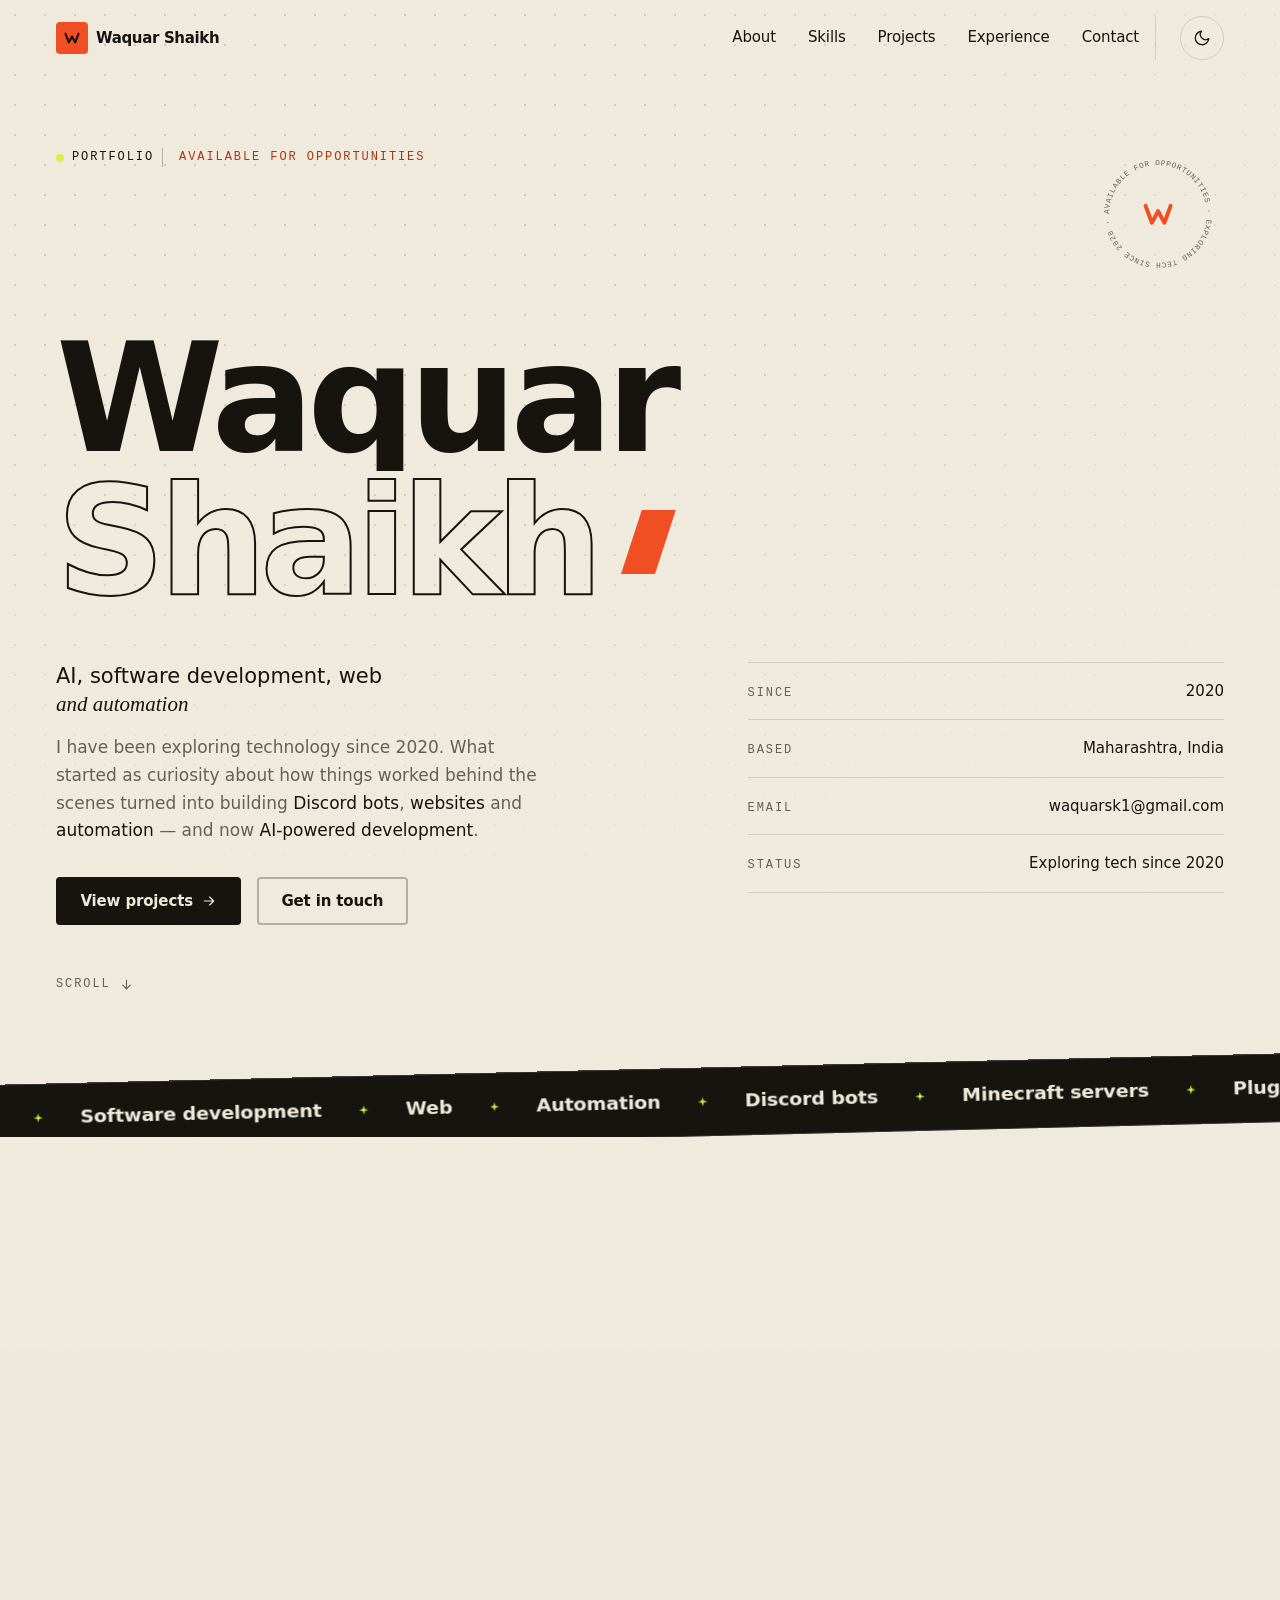
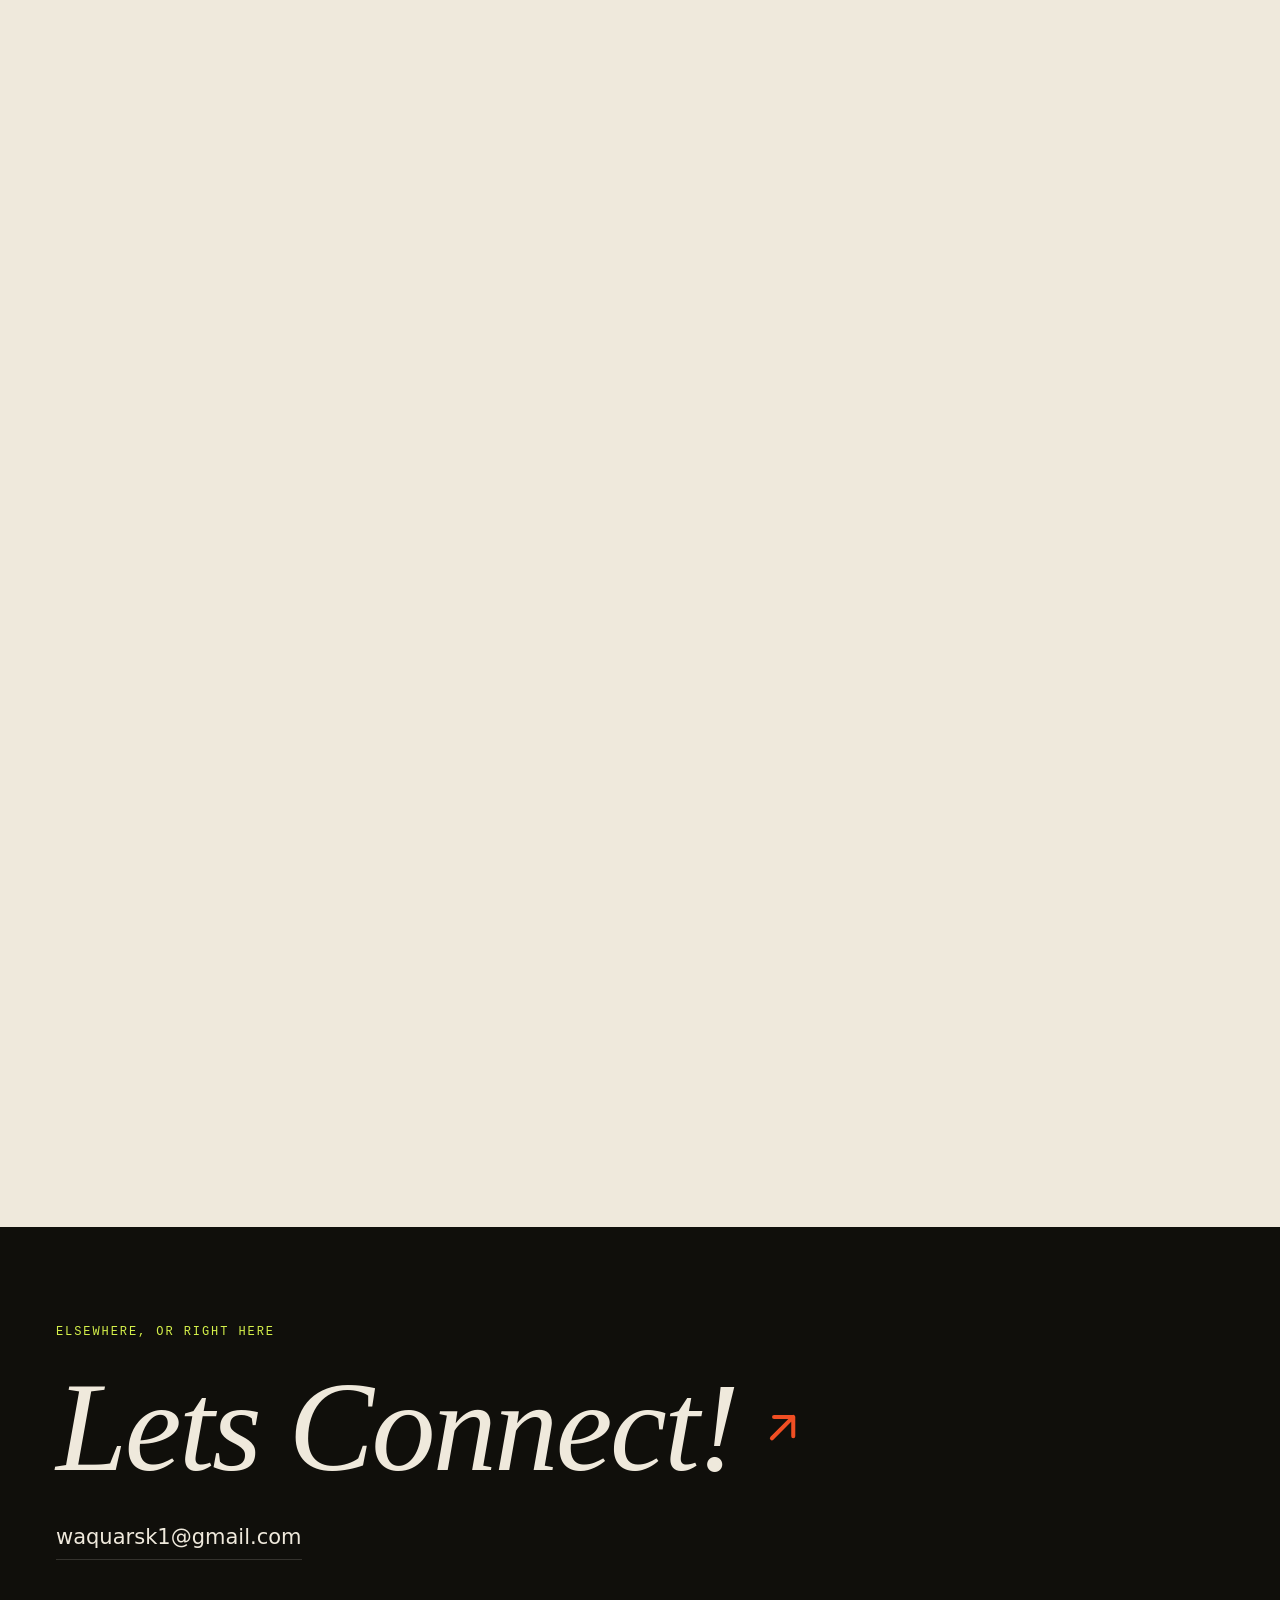
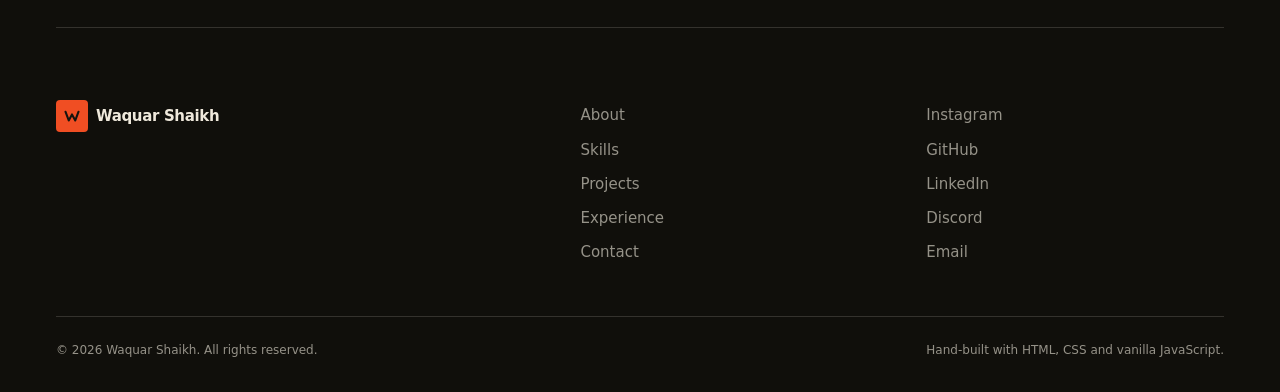
==== commit a3a71212: "Add an "Eternalz" note to About: the name behind the site Explains, on the site, that Eternalz is a " ====
--- a/index.html
+++ b/index.html
@@ -355,6 +355,43 @@
                 <li class="chip"><span>Permissions</span></li>
                 <li class="chip"><span>Tinkering</span></li>
               </ul>
+            </div>
+          </div>
+        </article>
+
+        <article class="eternalz" data-reveal>
+          <p class="eternalz__label">The name behind the site</p>
+          <div class="eternalz__grid">
+            <h3 class="eternalz__title">Eternalz</h3>
+            <div class="eternalz__body">
+              <p>
+                Eternalz is a brand name for a brand that does not exist yet. I came up with
+                it, liked it, and started putting it on everything I build &mdash; every bot,
+                every site, every experiment that goes anywhere.
+              </p>
+              <p>
+                The hope is that it grows into something: Eternalz at the top, with Eternalz
+                Studios and Eternalz Tech underneath it. Right now there's nothing in it but
+                room &mdash; which is exactly the fun part. The name is already waiting.
+              </p>
+
+              <ol class="ladder">
+                <li class="rung rung--here">
+                  <span class="rung__mark" aria-hidden="true"></span>
+                  <span class="rung__name">Eternalz</span>
+                  <span class="rung__note">the name on everything</span>
+                </li>
+                <li class="rung rung--next">
+                  <span class="rung__mark" aria-hidden="true"></span>
+                  <span class="rung__name">Eternalz Studios</span>
+                  <span class="rung__note">not yet</span>
+                </li>
+                <li class="rung rung--next">
+                  <span class="rung__mark" aria-hidden="true"></span>
+                  <span class="rung__name">Eternalz Tech</span>
+                  <span class="rung__note">not yet</span>
+                </li>
+              </ol>
             </div>
           </div>
         </article>
--- a/css/style.css
+++ b/css/style.css
@@ -1096,6 +1096,63 @@
 .gaming__body p { margin-top: var(--s-3); color: var(--muted); }
 .gaming__body .chips { margin-top: var(--s-4); }
 
+/* --------------------------------------------------------------------------
+   The Eternalz note — a brand name for a brand that does not exist yet.
+   Reuses the gaming sub-block rhythm, then draws the structure as a ladder:
+   the name that exists is solid, the two that do not are hollow and dashed.
+   -------------------------------------------------------------------------- */
+.eternalz {
+  margin-top: var(--s-8);
+  padding-top: var(--s-5);
+  border-top: 1px solid var(--line);
+}
+.eternalz__label {
+  margin-bottom: var(--s-3);
+  font-family: var(--font-mono);
+  font-size: var(--fs-micro);
+  font-weight: 500;
+  letter-spacing: var(--ls-label);
+  text-transform: uppercase;
+  color: var(--accent-text);
+}
+.eternalz__title { font-size: var(--fs-h3); }
+.eternalz__body { max-width: 66ch; }
+.eternalz__body p { margin-top: var(--s-3); color: var(--muted); }
+
+.ladder { margin-top: var(--s-5); max-width: 32rem; }
+.rung {
+  display: grid;
+  grid-template-columns: 12px minmax(0, 1fr);
+  align-items: center;
+  gap: var(--s-2) var(--s-3);
+  padding: var(--s-3) 0;
+  border-top: 1px solid var(--line);
+}
+.rung:last-child { border-bottom: 1px solid var(--line); }
+.rung--next { border-top-style: dashed; }
+.rung__mark {
+  width: 11px;
+  height: 11px;
+  border: 1.5px solid var(--muted);
+  border-radius: 50%;
+}
+.rung--here .rung__mark {
+  border-color: var(--accent);
+  background: var(--accent);
+  box-shadow: 0 0 0 4px rgb(240 78 35 / 0.14);
+}
+.rung__name { font-size: 1.0625rem; font-weight: 600; letter-spacing: -0.012em; }
+.rung--here .rung__name { color: var(--accent-text); }
+.rung--next .rung__name { color: var(--muted); font-weight: 500; }
+.rung__note {
+  grid-column: 2;
+  font-family: var(--font-mono);
+  font-size: var(--fs-micro);
+  letter-spacing: 0.04em;
+  color: var(--muted);
+}
+
+
 /* ==========================================================================
    13. SKILLS — inverting band
    --------------------------------------------------------------------------
@@ -1623,6 +1680,10 @@
   .site-footer__links { flex-direction: row; flex-wrap: wrap; gap: var(--s-2) var(--s-5); }
   .site-footer__social { flex-direction: row; flex-wrap: wrap; gap: var(--s-2) var(--s-5); }
   .site-footer__links .site-footer__social { gap: var(--s-2) var(--s-5); }
+
+  /* The Eternalz ladder turns back into a row: name, status on the right */
+  .rung { grid-template-columns: 12px minmax(0, 1fr) auto; }
+  .rung__note { grid-column: auto; }
 }
 
 @media (min-width: 768px) {
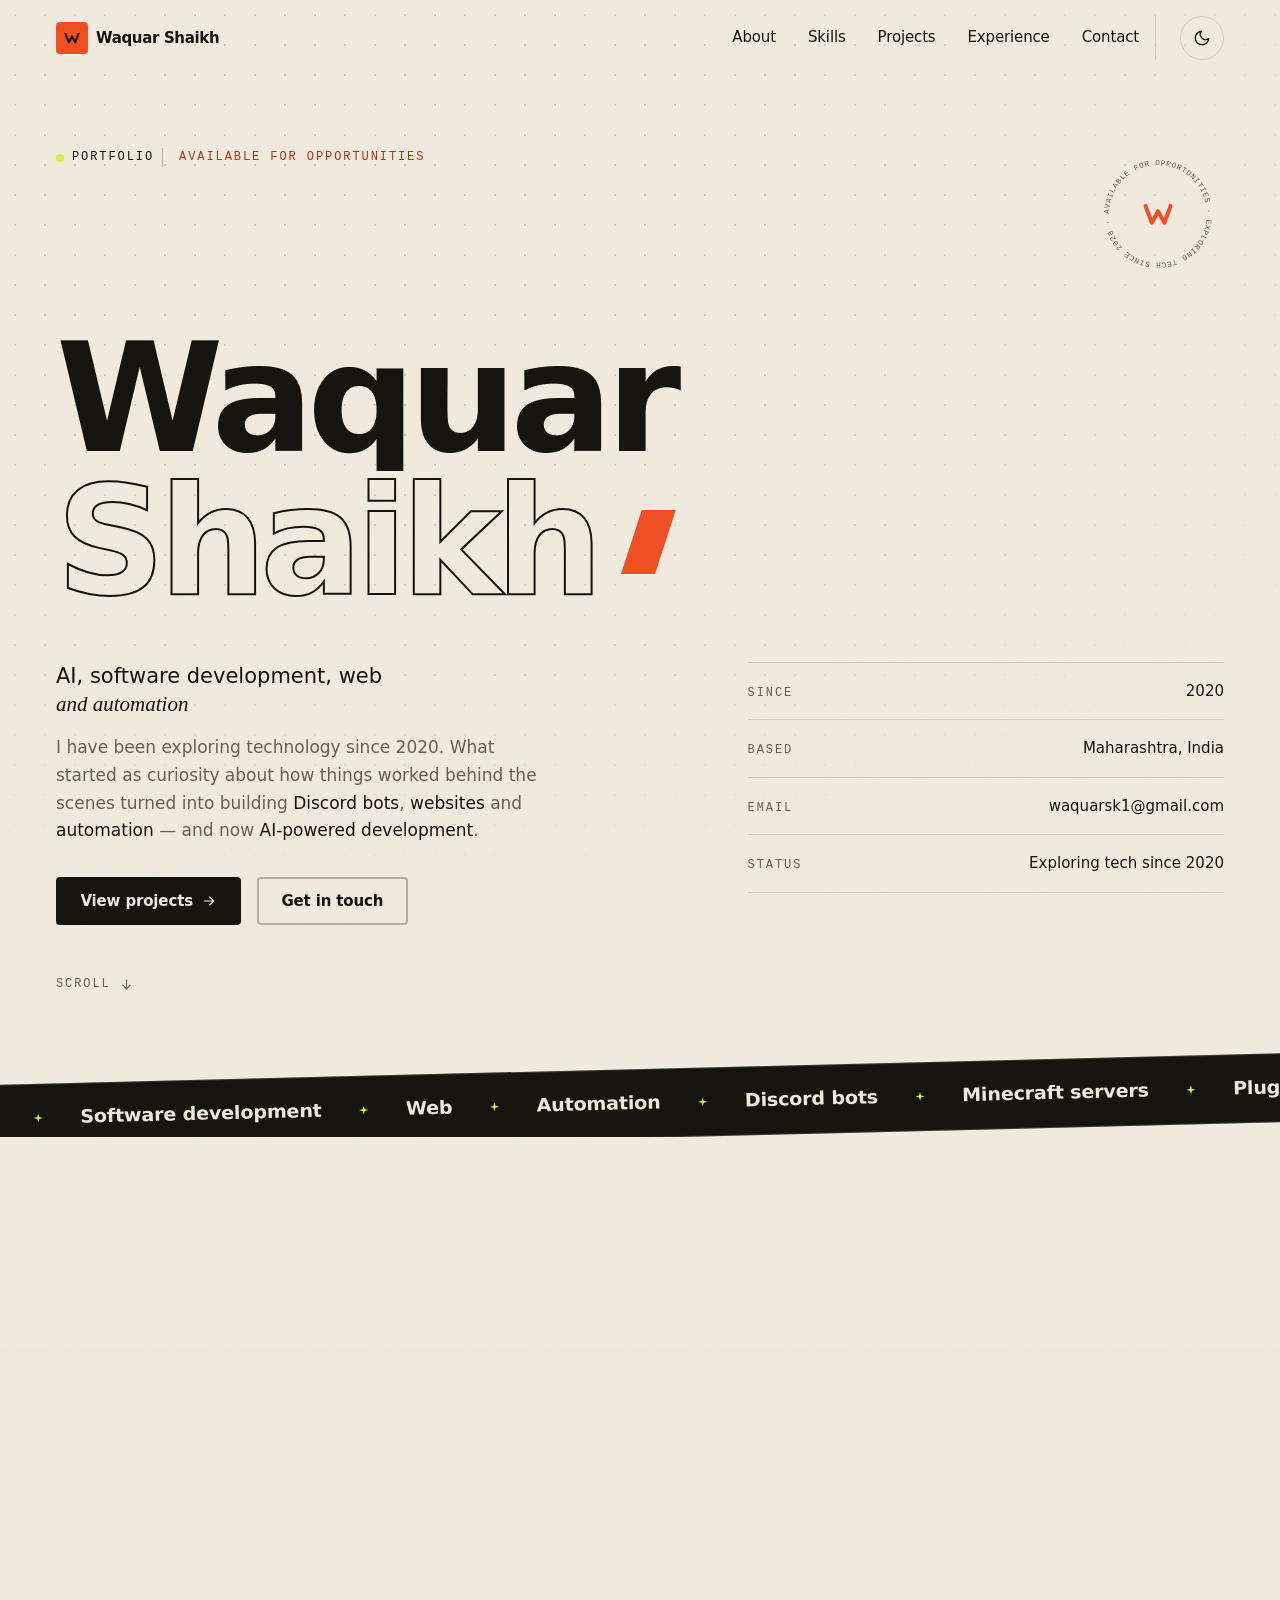
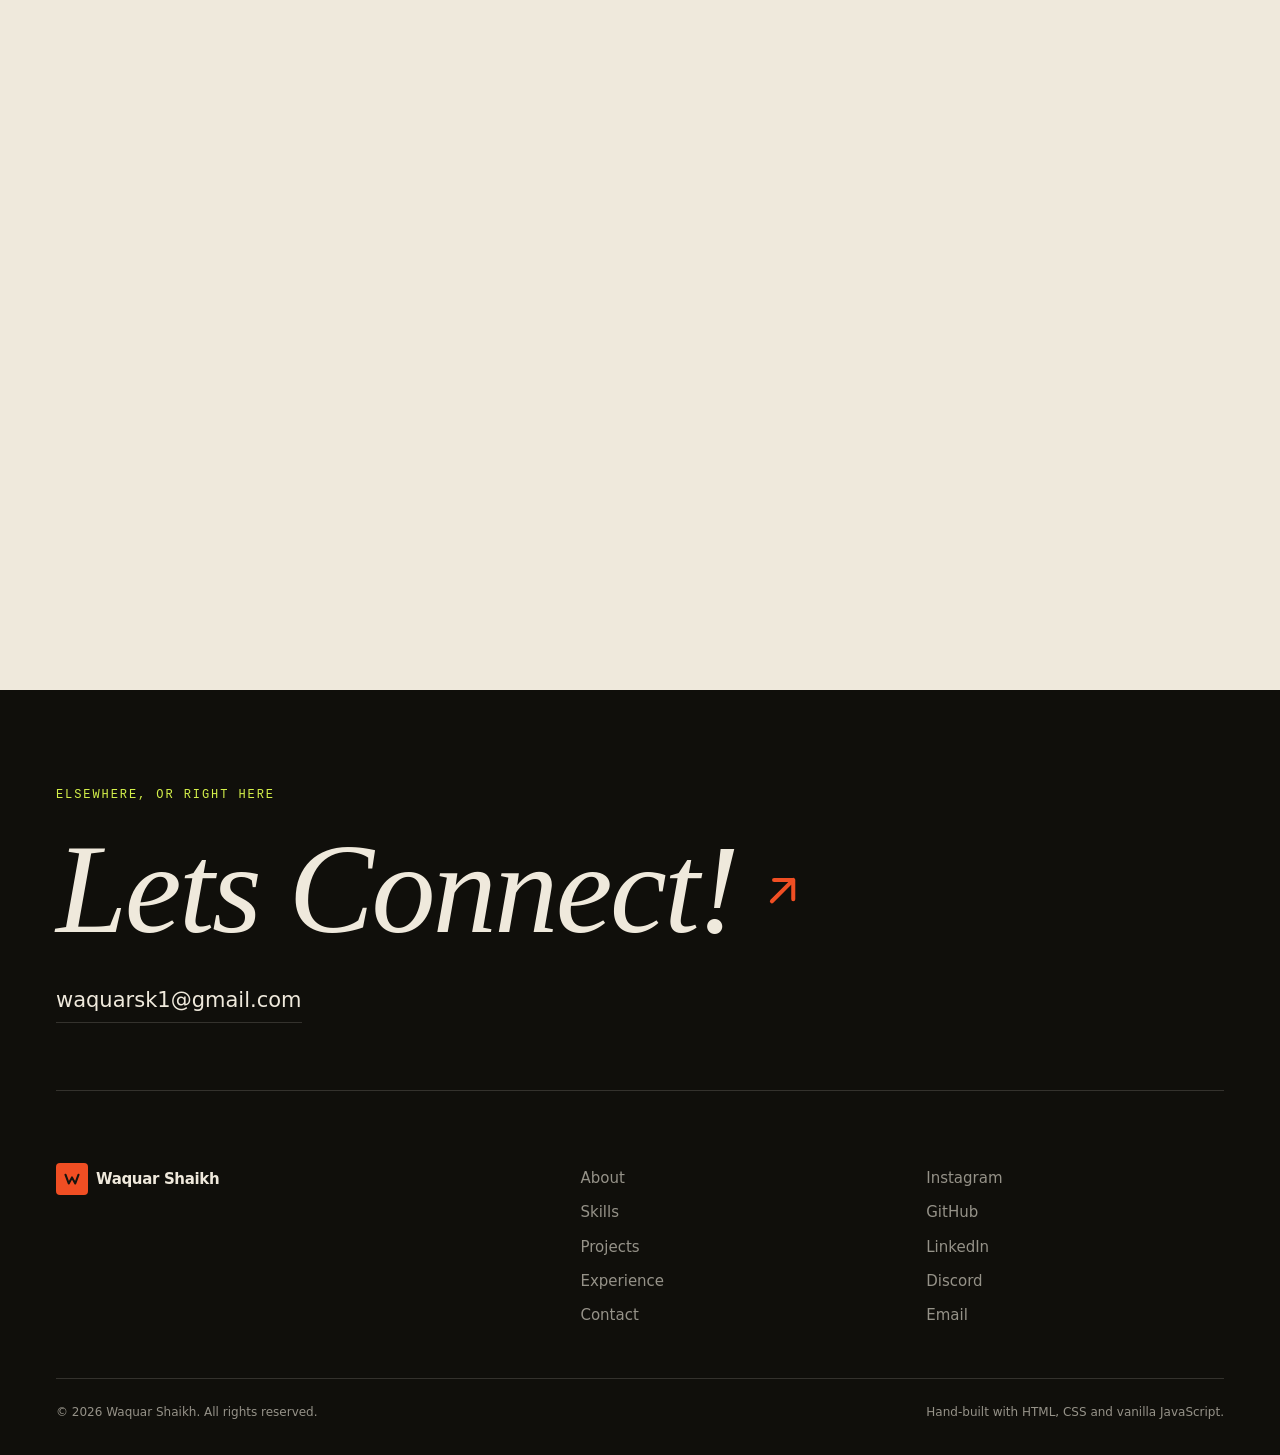
==== commit 5287d661: "Ship Shaikh's for Android: feature Shaikh's in Projects + eternalz.me vanity links - Replace Project" ====
--- a/index.html
+++ b/index.html
@@ -456,7 +456,7 @@
     </section>
 
     <!-- =========================================================================
-         PROJECTS — coming soon, presented as an interactive plate wall
+         PROJECTS — Shaikh's for Android (live) + the plate wall for what's next
          ========================================================================= -->
     <section class="section section--projects" id="projects" aria-labelledby="projects-title">
       <div class="container">
@@ -464,40 +464,125 @@
           <span class="section__ghost" aria-hidden="true">03</span>
           <p class="section__label">
             <span class="section__num">03</span> Projects
-            <span class="stamp stamp--sm">Coming soon</span>
+            <span class="stamp stamp--sm">New</span>
           </p>
           <h2 class="section__title" id="projects-title">Selected work</h2>
           <p class="section__intro">
-            I am putting these together now. Write-ups of what I have built will appear
-            here &mdash; until then, feel free to ask.
+            First one is live &mdash; <em>Shaikh's</em> for Android, with Regain that keeps
+            messages open while Reels and Shorts stay closed. Every download pulls the
+            latest release straight from GitHub.
           </p>
           <span class="section__rule" aria-hidden="true"></span>
         </header>
 
-        <!-- Three empty plates that lean toward the pointer, with a chip that
-             follows the cursor. Nothing here claims to be a finished project. -->
+        <!-- Featured project: Shaikh's — Android app. The first real entry on the wall. -->
+        <article class="feature" data-reveal>
+          <div class="feature__visual" aria-hidden="true">
+            <span class="feature__glow"></span>
+            <div class="feature__phone-wrap">
+              <div class="feature__phone">
+                <div class="feature__phone-head">
+                  <span class="feature__phone-notch"></span>
+                </div>
+                <div class="feature__phone-screen">
+                  <p class="feature__phone-kicker">Shaikh's · Android</p>
+                  <h3 class="feature__phone-title">Regain</h3>
+                  <p class="feature__phone-desc">Reels &amp; Shorts stay closed.<br>Messages keep working.</p>
+                  <div class="feature__phone-toggle">
+                    <span class="feature__phone-toggle-label">Regain</span>
+                    <span class="feature__phone-toggle-track"><i></i></span>
+                    <span class="feature__phone-toggle-state">ON</span>
+                  </div>
+                </div>
+                <div class="feature__phone-foot">
+                  <span>shaikhs.apk</span>
+                  <span>~53 MB</span>
+                </div>
+              </div>
+              <p class="feature__caption">Built from the latest commit — auto-updates on every release</p>
+            </div>
+          </div>
+
+          <div class="feature__body">
+            <p class="feature__kicker"><span>Featured</span> Android · APK · Latest</p>
+            <h3 class="feature__title">Shaikh's</h3>
+            <p class="feature__lead">
+              <strong>Shaikh's for Android</strong> — download <code>shaikhs.apk</code> and open it on
+              your phone. If Android asks, allow installing from this source. Built from the
+              latest commit on the <code>apk</code> branch.
+            </p>
+
+            <div class="feature__highlight">
+              <h4 class="feature__highlight-title">Regain is here</h4>
+              <p>
+                Open the app → the Regain card on the home screen → switch it on → allow
+                Regain in Settings → Accessibility. Then Reels, Shorts and the rest stay
+                closed while messages keep working.
+              </p>
+            </div>
+
+            <dl class="feature__meta">
+              <div class="feature__meta-row">
+                <dt>Release</dt>
+                <dd>apk — 23 Oct 2026</dd>
+              </div>
+              <div class="feature__meta-row">
+                <dt>File</dt>
+                <dd>shaikhs.apk · 53 MB</dd>
+              </div>
+              <div class="feature__meta-row">
+                <dt>Source</dt>
+                <dd><a href="https://github.com/WaquarShaikh5555/Mee6" target="_blank" rel="noopener noreferrer">github.com/WaquarShaikh5555/Mee6</a></dd>
+              </div>
+            </dl>
+
+            <div class="feature__actions">
+              <a class="btn btn--solid" href="https://github.com/WaquarShaikh5555/Mee6/releases/latest/download/shaikhs.apk" data-magnetic>
+                <span class="btn__label">Download APK</span>
+                <svg class="btn__icon" viewBox="0 0 24 24" aria-hidden="true" focusable="false"><use href="#icon-download"></use></svg>
+              </a>
+              <a class="btn btn--ghost" href="https://github.com/WaquarShaikh5555/Mee6/releases/tag/apk" target="_blank" rel="noopener noreferrer" data-magnetic>
+                <span class="btn__label">View on GitHub</span>
+                <svg class="btn__icon" viewBox="0 0 24 24" aria-hidden="true" focusable="false"><use href="#icon-external"></use></svg>
+              </a>
+            </div>
+
+            <div class="feature__links">
+              <p class="feature__vanity">
+                Short link: <a href="https://eternalz.me/download">eternalz.me/download</a> · always the latest
+              </p>
+              <p class="feature__vanity">
+                Also: <a href="https://eternalz.me/apk">eternalz.me/apk</a> · <a href="https://eternalz.me/shaikhs">eternalz.me/shaikhs</a>
+              </p>
+              <p class="feature__note">All three are tiny redirect pages on this site — they send you to <code>github.com/…/latest/download/shaikhs.apk</code> so you never get a stale copy.</p>
+            </div>
+          </div>
+        </article>
+
+        <div class="feature__next" data-reveal>
+          <p class="feature__next-kicker">Up next</p>
+          <p class="feature__next-desc">More write-ups will land here as they ship. These plates hold the space for now.</p>
+        </div>
+
         <div class="plates" id="plates" data-reveal>
           <span class="plates__chip" id="plates-chip" aria-hidden="true">Coming soon</span>
           <figure class="plate">
             <span class="plate__frame">
-              <img src="assets/project-1.svg" alt="Placeholder plate 1" width="1200" height="750"
-                   loading="lazy" decoding="async">
-            </span>
-            <figcaption class="plate__cap"><span class="plate__idx">01</span>Plate</figcaption>
-          </figure>
-          <figure class="plate">
-            <span class="plate__frame">
-              <img src="assets/project-2.svg" alt="Placeholder plate 2" width="1200" height="750"
-                   loading="lazy" decoding="async">
+              <img src="assets/project-1.svg" alt="Placeholder plate 1" width="1200" height="750" loading="lazy" decoding="async">
             </span>
             <figcaption class="plate__cap"><span class="plate__idx">02</span>Plate</figcaption>
           </figure>
           <figure class="plate">
             <span class="plate__frame">
-              <img src="assets/project-3.svg" alt="Placeholder plate 3" width="1200" height="750"
-                   loading="lazy" decoding="async">
+              <img src="assets/project-2.svg" alt="Placeholder plate 2" width="1200" height="750" loading="lazy" decoding="async">
             </span>
             <figcaption class="plate__cap"><span class="plate__idx">03</span>Plate</figcaption>
+          </figure>
+          <figure class="plate">
+            <span class="plate__frame">
+              <img src="assets/project-3.svg" alt="Placeholder plate 3" width="1200" height="750" loading="lazy" decoding="async">
+            </span>
+            <figcaption class="plate__cap"><span class="plate__idx">04</span>Plate</figcaption>
           </figure>
         </div>
       </div>
@@ -790,6 +875,11 @@
           <path d="M22 2 11 13"/><path d="M22 2 15 22l-4-9-9-4 20-7z"/>
         </g>
       </symbol>
+      <symbol id="icon-download" viewBox="0 0 24 24">
+        <g fill="none" stroke="currentColor" stroke-width="1.75" stroke-linecap="round" stroke-linejoin="round">
+          <path d="M12 5v13M7 13l5 5 5-5"/><path d="M4 19h16"/>
+        </g>
+      </symbol>
       <symbol id="icon-copy" viewBox="0 0 24 24">
         <g fill="none" stroke="currentColor" stroke-width="1.75" stroke-linecap="round" stroke-linejoin="round">
           <rect x="9" y="9" width="12" height="12" rx="2"/>
--- a/css/style.css
+++ b/css/style.css
@@ -1309,6 +1309,330 @@
 }
 .plate__idx { color: var(--accent-text); }
 
+/* --------------------------------------------------------------------------
+   Featured project — Shaikh's
+   A full-bleed card that carries the first real entry. The visual is an
+   ink panel with a tiny phone, so it reads as an object, not a screenshot.
+   -------------------------------------------------------------------------- */
+.feature {
+  display: grid;
+  gap: 0;
+  margin-top: var(--s-6);
+  border: 1px solid var(--line-strong);
+  border-radius: var(--r-4);
+  background: var(--card);
+  overflow: hidden;
+  isolation: isolate;
+}
+
+.feature__visual {
+  position: relative;
+  display: grid;
+  place-items: center;
+  min-height: 420px;
+  padding: clamp(1.5rem, 3.5vw, 2.75rem);
+  background: #15140f;
+  color: #efe9dc;
+  overflow: hidden;
+}
+
+.feature__glow {
+  position: absolute;
+  inset: -30%;
+  background: radial-gradient(520px circle at 55% 42%, rgba(240, 78, 35, 0.28), transparent 72%);
+  pointer-events: none;
+}
+
+.feature__phone-wrap {
+  position: relative;
+  z-index: 1;
+  display: grid;
+  gap: var(--s-3);
+  justify-items: center;
+}
+
+.feature__phone {
+  width: min(240px, 64vw);
+  border: 1.5px solid rgba(239, 233, 220, 0.18);
+  border-radius: 28px;
+  background: linear-gradient(180deg, #1e1d17 0%, #12120f 100%);
+  box-shadow: 0 18px 40px rgba(0, 0, 0, 0.35), 0 1px 0 rgba(239, 233, 220, 0.12) inset;
+  overflow: hidden;
+}
+
+.feature__phone-head {
+  display: grid;
+  place-items: center;
+  padding: 12px 0 8px;
+  border-bottom: 1px solid rgba(239, 233, 220, 0.08);
+}
+
+.feature__phone-notch {
+  width: 54px;
+  height: 5px;
+  border-radius: 999px;
+  background: rgba(239, 233, 220, 0.22);
+}
+
+.feature__phone-screen {
+  padding: 18px 18px 16px;
+  display: grid;
+  gap: 10px;
+}
+
+.feature__phone-kicker {
+  font-family: var(--font-mono);
+  font-size: 0.68rem;
+  letter-spacing: 0.14em;
+  text-transform: uppercase;
+  color: rgba(239, 233, 220, 0.62);
+}
+
+.feature__phone-title {
+  font-size: 1.75rem;
+  font-weight: 800;
+  letter-spacing: -0.03em;
+  line-height: 1;
+  color: #fff;
+}
+
+.feature__phone-desc {
+  font-size: 0.9375rem;
+  line-height: 1.45;
+  color: rgba(239, 233, 220, 0.78);
+}
+
+.feature__phone-toggle {
+  display: flex;
+  align-items: center;
+  gap: 10px;
+  margin-top: 6px;
+  padding: 10px 12px;
+  border: 1px solid rgba(239, 233, 220, 0.14);
+  border-radius: 12px;
+  background: rgba(239, 233, 220, 0.06);
+}
+
+.feature__phone-toggle-label {
+  font-size: 0.875rem;
+  font-weight: 600;
+  letter-spacing: -0.01em;
+  color: #fff;
+}
+
+.feature__phone-toggle-track {
+  margin-left: auto;
+  width: 36px;
+  height: 20px;
+  border-radius: 999px;
+  background: #f04e23;
+  position: relative;
+  display: grid;
+  place-items: center;
+}
+
+.feature__phone-toggle-track i {
+  width: 12px;
+  height: 12px;
+  border-radius: 50%;
+  background: #fff;
+  transform: translateX(7px);
+  display: block;
+}
+
+.feature__phone-toggle-state {
+  font-family: var(--font-mono);
+  font-size: 0.68rem;
+  letter-spacing: 0.12em;
+  font-weight: 600;
+  color: rgba(239, 233, 220, 0.9);
+}
+
+.feature__phone-foot {
+  display: flex;
+  justify-content: space-between;
+  gap: 12px;
+  padding: 12px 18px;
+  border-top: 1px solid rgba(239, 233, 220, 0.08);
+  font-family: var(--font-mono);
+  font-size: 0.68rem;
+  letter-spacing: 0.06em;
+  text-transform: uppercase;
+  color: rgba(239, 233, 220, 0.58);
+}
+
+.feature__caption {
+  font-family: var(--font-mono);
+  font-size: 0.68rem;
+  letter-spacing: 0.04em;
+  color: rgba(239, 233, 220, 0.58);
+  text-align: center;
+  max-width: 28ch;
+}
+
+.feature__body {
+  display: grid;
+  gap: var(--s-4);
+  padding: clamp(1.5rem, 3vw, 2.75rem);
+  align-content: start;
+}
+
+.feature__kicker {
+  font-family: var(--font-mono);
+  font-size: var(--fs-micro);
+  letter-spacing: var(--ls-label);
+  text-transform: uppercase;
+  color: var(--accent-text);
+  display: flex;
+  align-items: center;
+  gap: 8px;
+}
+
+.feature__kicker span {
+  padding: 2px 7px;
+  border-radius: 999px;
+  background: var(--accent);
+  color: var(--ink);
+  font-weight: 600;
+  letter-spacing: 0.08em;
+}
+
+.feature__title {
+  font-size: clamp(1.9rem, 1.2rem + 2.4vw, 3rem);
+  font-weight: 800;
+  letter-spacing: -0.04em;
+  line-height: 0.92;
+}
+
+.feature__lead {
+  color: var(--muted);
+  max-width: 60ch;
+}
+
+.feature__lead code {
+  padding: 0.1em 0.35em;
+  border-radius: 4px;
+  background: var(--bg-deep);
+  font-family: var(--font-mono);
+  font-size: 0.85em;
+  color: var(--fg);
+  border: 1px solid var(--line);
+}
+
+.feature__highlight {
+  padding: var(--s-4);
+  border: 1px solid var(--line-strong);
+  border-left: 3px solid var(--accent);
+  border-radius: var(--r-3);
+  background: var(--bg-deep);
+}
+
+.feature__highlight-title {
+  font-size: var(--fs-small);
+  font-weight: 700;
+  margin-bottom: 6px;
+}
+
+.feature__highlight p {
+  color: var(--muted);
+  font-size: var(--fs-small);
+  line-height: 1.6;
+}
+
+.feature__meta {
+  display: grid;
+  border-top: 1px solid var(--line);
+  border-bottom: 1px solid var(--line);
+}
+
+.feature__meta-row {
+  display: grid;
+  grid-template-columns: 96px 1fr;
+  gap: var(--s-3);
+  padding: 10px 0;
+  font-size: var(--fs-small);
+}
+
+.feature__meta-row + .feature__meta-row { border-top: 1px solid var(--line); }
+
+.feature__meta-row dt {
+  font-family: var(--font-mono);
+  font-size: var(--fs-micro);
+  letter-spacing: 0.08em;
+  text-transform: uppercase;
+  color: var(--muted);
+}
+
+.feature__meta-row dd { margin: 0; font-weight: 600; }
+
+.feature__meta-row a {
+  text-decoration: underline;
+  text-underline-offset: 3px;
+  text-decoration-thickness: 1px;
+  text-decoration-color: var(--line-strong);
+  transition: color var(--dur) var(--ease), text-decoration-color var(--dur) var(--ease);
+}
+
+.feature__meta-row a:hover { color: var(--accent-text); text-decoration-color: var(--accent); }
+
+.feature__actions { display: flex; flex-wrap: wrap; gap: var(--s-3); }
+
+.feature__links {
+  display: grid;
+  gap: 4px;
+  padding-top: var(--s-3);
+  border-top: 1px solid var(--line);
+}
+
+.feature__vanity {
+  font-family: var(--font-mono);
+  font-size: var(--fs-micro);
+  color: var(--muted);
+  word-break: break-all;
+}
+
+.feature__vanity a {
+  color: var(--fg);
+  text-decoration: underline;
+  text-underline-offset: 3px;
+  text-decoration-color: var(--line-strong);
+}
+
+.feature__vanity a:hover { color: var(--accent-text); text-decoration-color: var(--accent); }
+
+.feature__note {
+  font-size: var(--fs-small);
+  color: var(--muted);
+  line-height: 1.55;
+}
+
+.feature__note code {
+  font-family: var(--font-mono);
+  font-size: 0.82em;
+  background: var(--bg-deep);
+  border: 1px solid var(--line);
+  padding: 0.08em 0.35em;
+  border-radius: 4px;
+}
+
+.feature__next {
+  margin-top: var(--s-7);
+  padding-top: var(--s-5);
+  border-top: 1px solid var(--line);
+  display: grid;
+  gap: 6px;
+}
+
+.feature__next-kicker {
+  font-family: var(--font-mono);
+  font-size: var(--fs-micro);
+  letter-spacing: var(--ls-label);
+  text-transform: uppercase;
+  color: var(--accent-text);
+}
+
+.feature__next-desc { color: var(--muted); max-width: 52ch; }
+
 /* ==========================================================================
    15. EXPERIENCE — ember band
    ========================================================================== */
@@ -1805,6 +2129,9 @@
   .skills { grid-template-columns: repeat(3, minmax(0, 1fr)); gap: var(--s-5); }
   .plates { grid-template-columns: repeat(3, minmax(0, 1fr)); gap: var(--s-5); }
 
+  .feature { grid-template-columns: 1fr 1.15fr; }
+  .feature__visual { min-height: 0; align-self: stretch; }
+
   .await {
     grid-template-columns: minmax(0, 1.4fr) minmax(0, 1fr);
     align-items: center;
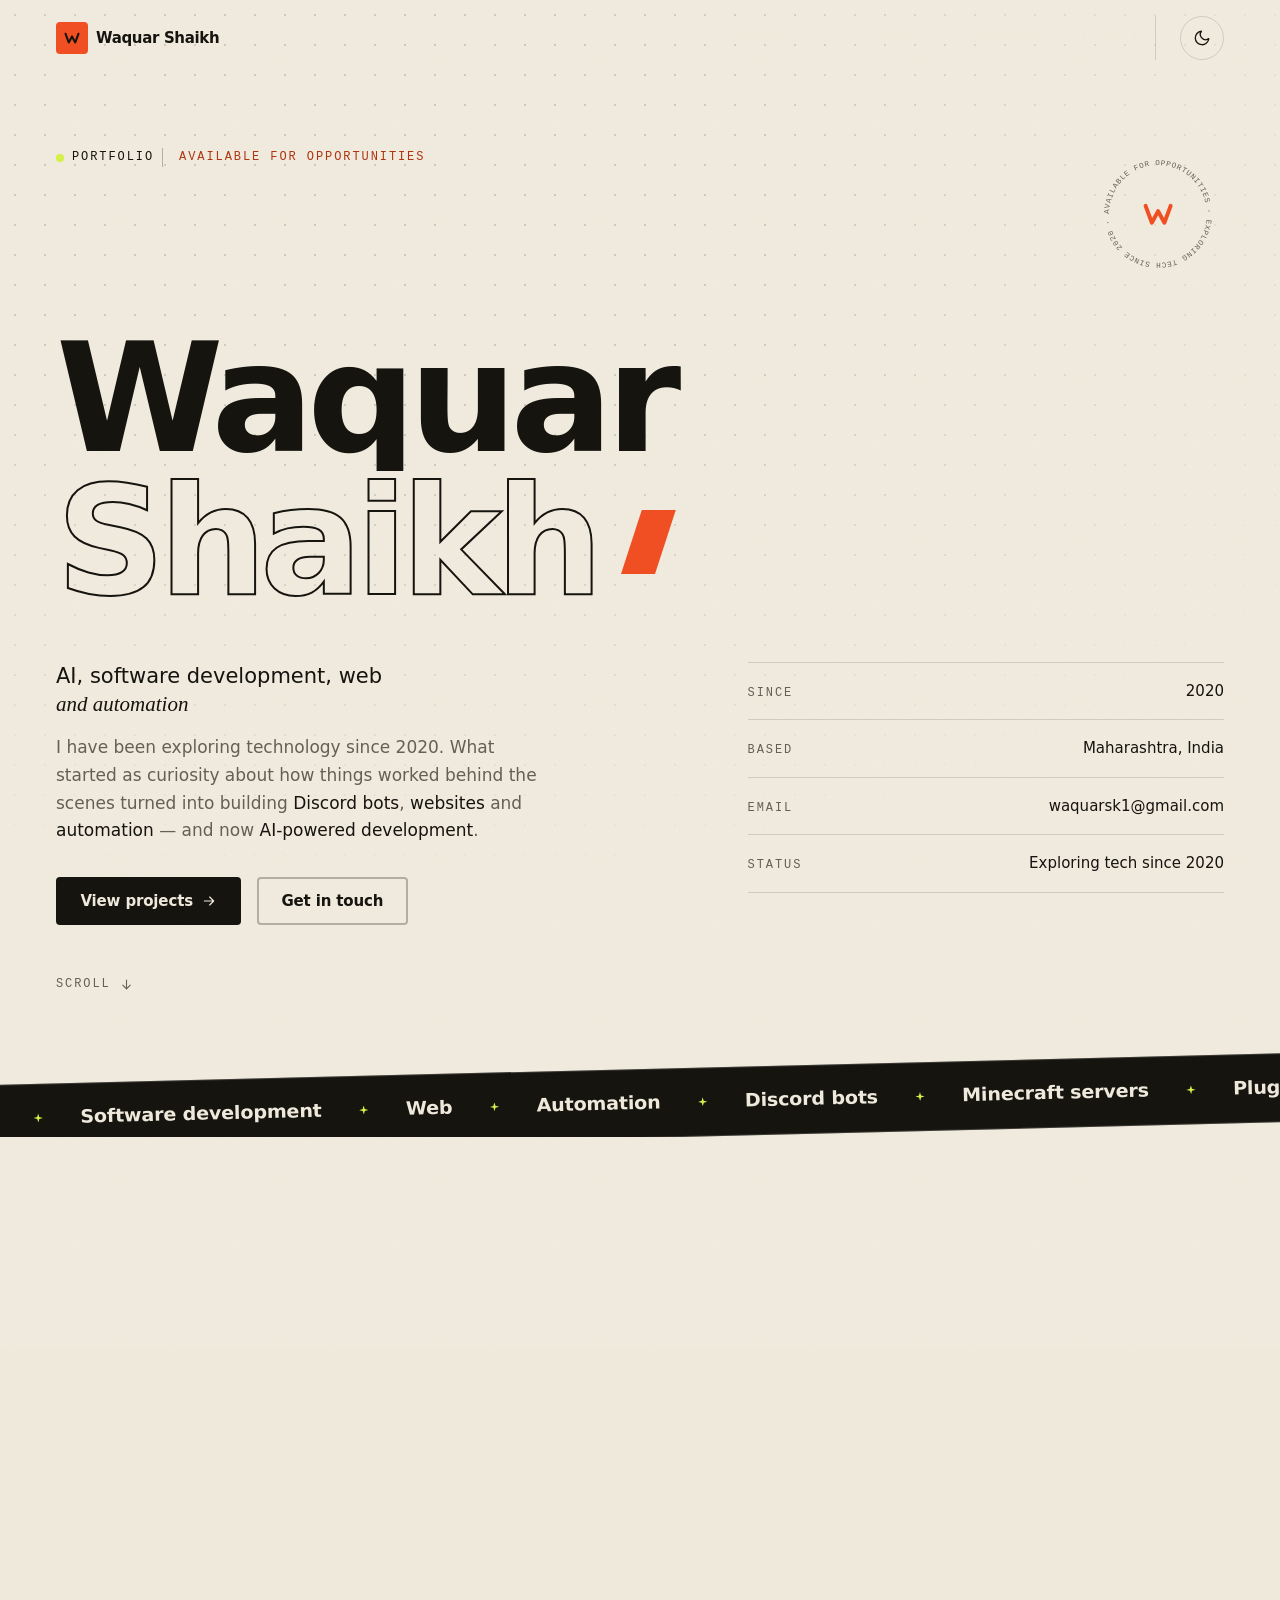
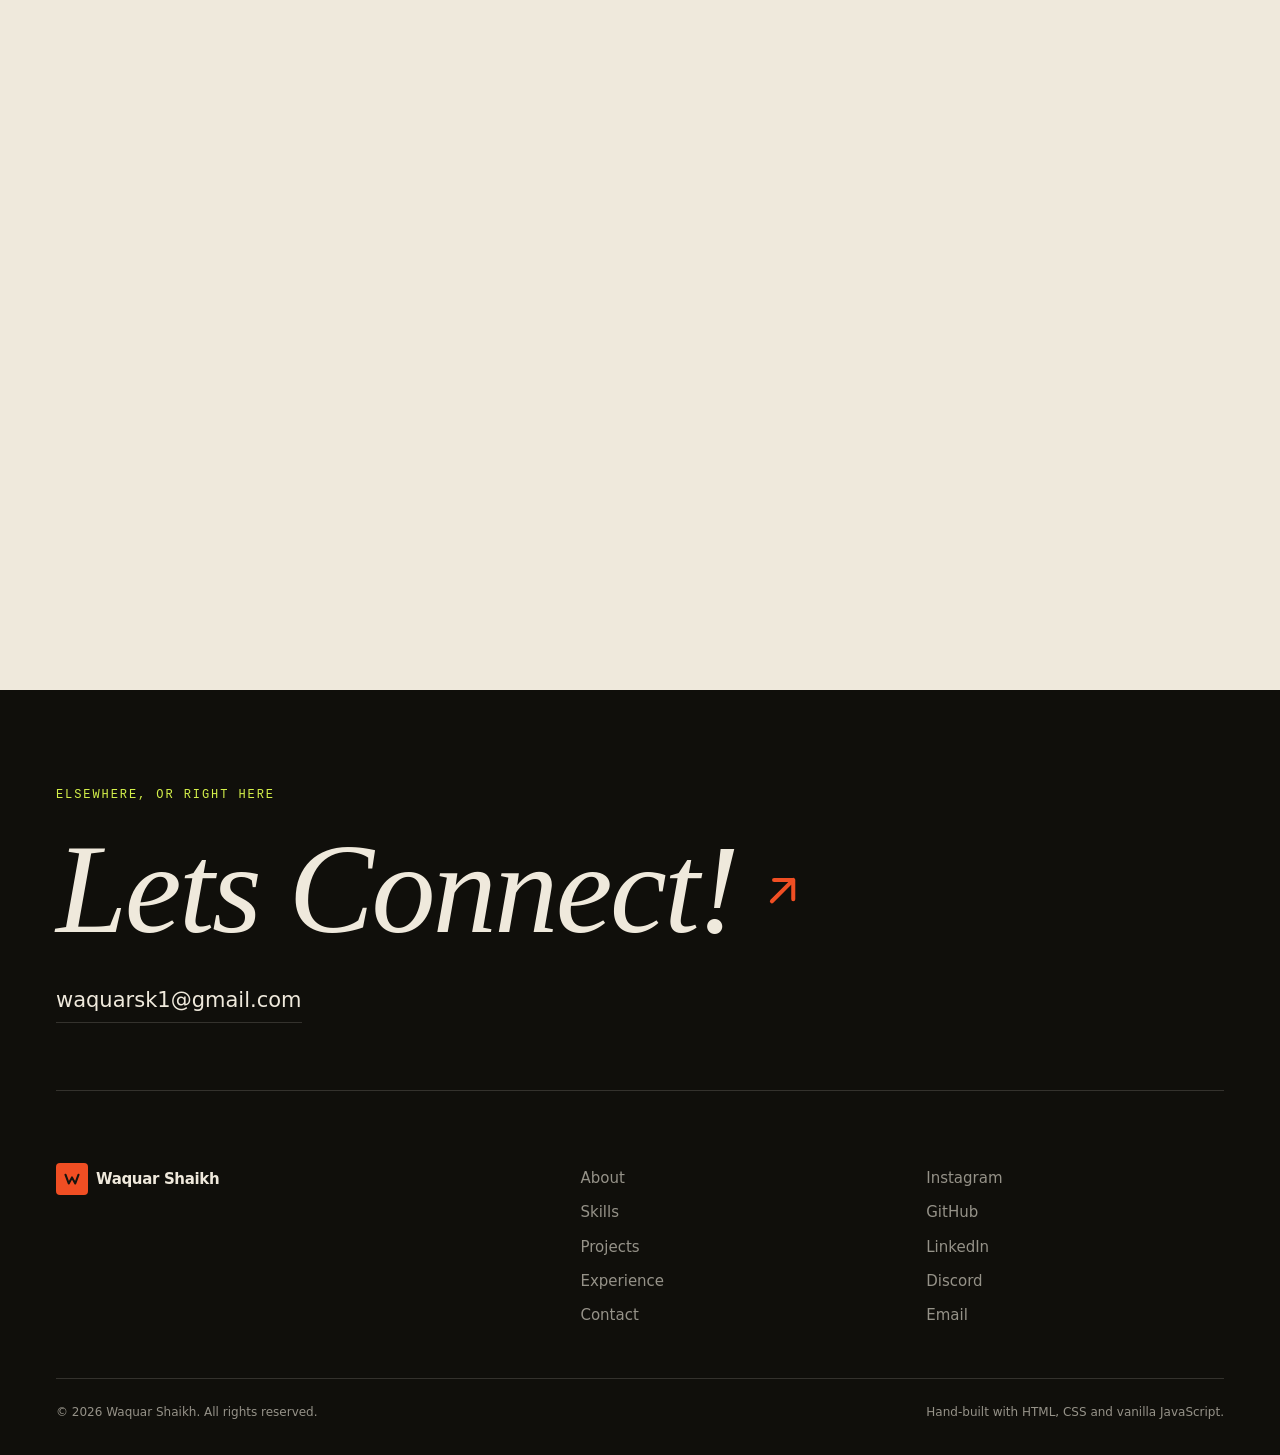
==== commit 916085bd: "Fix scrolled mobile navigation and refresh social preview - Remove backdrop-filter from sticky heade" ====
--- a/index.html
+++ b/index.html
@@ -19,8 +19,8 @@
   <meta name="referrer" content="strict-origin-when-cross-origin">
 
   <!-- ======================= Primary meta ======================= -->
-  <title>Waquar Shaikh — Portfolio</title>
-  <meta name="description" content="Waquar Shaikh — a tech enthusiast exploring AI, software development, web technologies and automation.">
+  <title>Waquar Shaikh — Website Development, App Development &amp; AI Automation</title>
+  <meta name="description" content="Waquar Shaikh explores website development, app development and AI automation — learning, building and experimenting with technology since 2020.">
   <meta name="author" content="Waquar Shaikh">
   <meta name="theme-color" content="#efe9dc">
   <link rel="canonical" href="https://eternalz.me/">
@@ -28,17 +28,20 @@
   <!-- ======================= Open Graph / social ======================= -->
   <meta property="og:type" content="website">
   <meta property="og:site_name" content="Waquar Shaikh">
-  <meta property="og:title" content="Waquar Shaikh — Portfolio">
-  <meta property="og:description" content="Exploring AI, software development, web technologies and automation.">
+  <meta property="og:title" content="Waquar Shaikh — Website Development, App Development &amp; AI Automation">
+  <meta property="og:description" content="Website development, app development and AI automation — learning, building and experimenting with technology since 2020.">
   <meta property="og:url" content="https://eternalz.me/">
-  <meta property="og:image" content="https://eternalz.me/assets/og-image.png">
+  <meta property="og:image" content="https://eternalz.me/assets/og-image-v2.png">
+  <meta property="og:image:secure_url" content="https://eternalz.me/assets/og-image-v2.png">
+  <meta property="og:image:type" content="image/png">
   <meta property="og:image:width" content="1200">
   <meta property="og:image:height" content="630">
-  <meta property="og:image:alt" content="Waquar Shaikh — portfolio card">
+  <meta property="og:image:alt" content="Waquar Shaikh — website development, app development and AI automation portfolio">
   <meta name="twitter:card" content="summary_large_image">
-  <meta name="twitter:title" content="Waquar Shaikh — Portfolio">
-  <meta name="twitter:description" content="Exploring AI, software development, web technologies and automation.">
-  <meta name="twitter:image" content="https://eternalz.me/assets/og-image.png">
+  <meta name="twitter:title" content="Waquar Shaikh — Website Development, App Development &amp; AI Automation">
+  <meta name="twitter:description" content="Website development, app development and AI automation — learning, building and experimenting since 2020.">
+  <meta name="twitter:image" content="https://eternalz.me/assets/og-image-v2.png">
+  <meta name="twitter:image:alt" content="Waquar Shaikh — website development, app development and AI automation portfolio">
 
   <!-- ======================= Icons ======================= -->
   <link rel="icon" href="assets/favicon.svg" type="image/svg+xml">
@@ -63,7 +66,7 @@
       "name": "Waquar Shaikh",
       "url": "https://eternalz.me/",
       "email": "mailto:waquarsk1@gmail.com",
-      "description": "Tech enthusiast exploring AI, software development, web technologies and automation.",
+      "description": "Exploring website development, app development and AI automation — learning, building and experimenting with technology since 2020.",
       "address": {
         "@type": "PostalAddress",
         "addressRegion": "Maharashtra",
--- a/css/style.css
+++ b/css/style.css
@@ -605,10 +605,12 @@
   transition: background-color var(--dur) var(--ease), border-color var(--dur) var(--ease);
 }
 .site-header.is-stuck {
+  /* Keep the fixed header free of backdrop-filter: that property creates a
+     containing block for fixed descendants. On mobile, the full-screen nav
+     lives inside this header and must remain anchored to the viewport after
+     scrolling. The translucent fill keeps the same quiet layered look. */
   background: var(--header-bg);
   border-bottom: 1px solid var(--line);
-  -webkit-backdrop-filter: blur(10px);
-  backdrop-filter: blur(10px);
 }
 
 .site-header__inner {
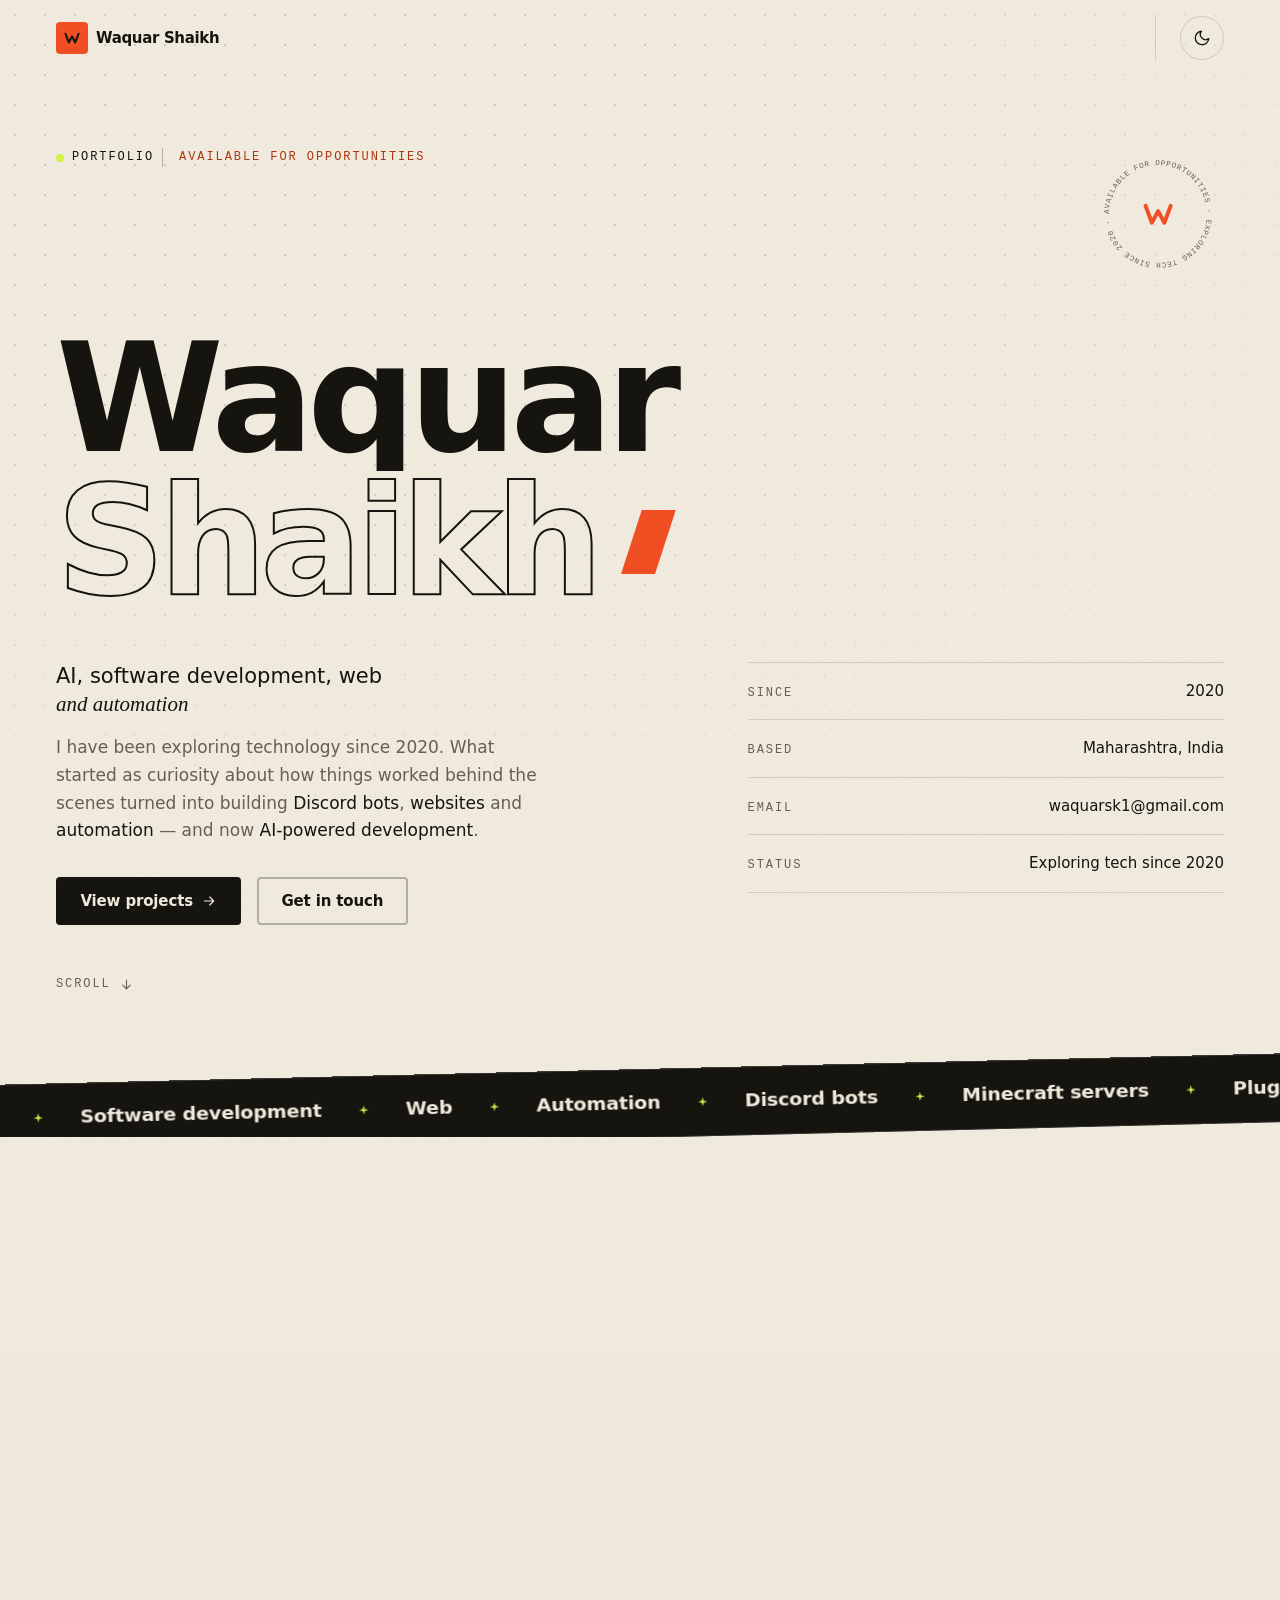
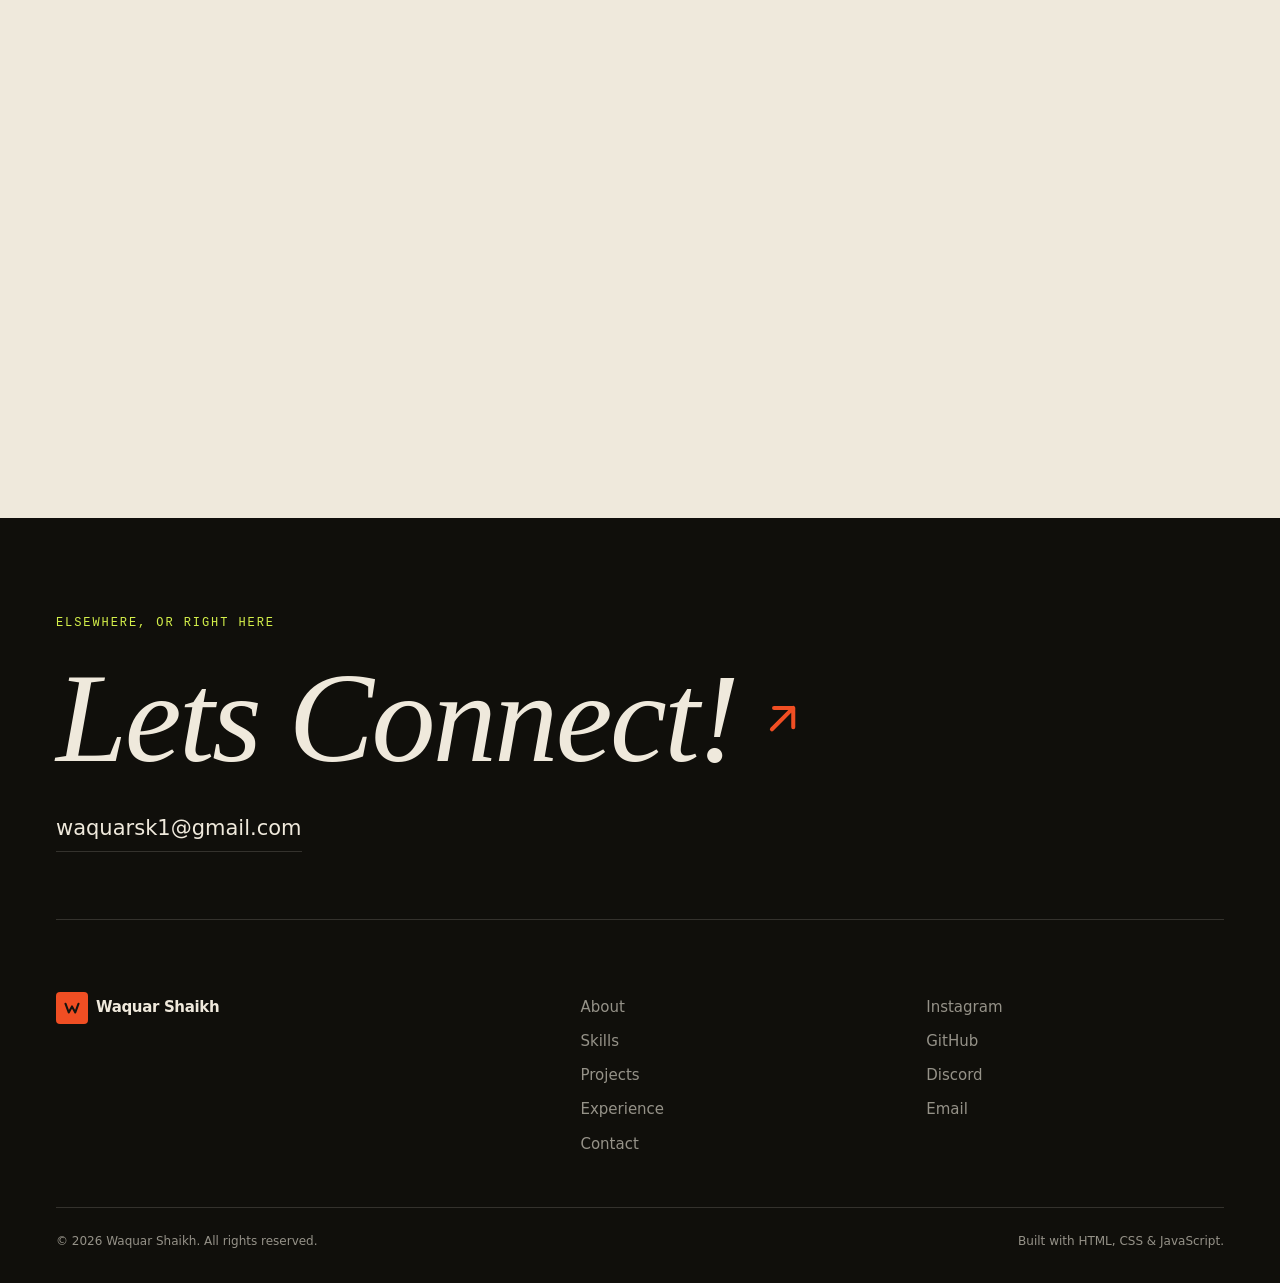
==== commit 3f3079b0: "Replace profile placeholders with the real details - Link the supplied GitHub profile from Contact, " ====
--- a/index.html
+++ b/index.html
@@ -15,7 +15,7 @@
     ============================================================================
   -->
   <meta http-equiv="Content-Security-Policy"
-        content="default-src 'self'; base-uri 'self'; object-src 'none'; form-action 'self' https://formspree.io; script-src 'self'; style-src 'self' https://fonts.googleapis.com; font-src 'self' https://fonts.gstatic.com; img-src 'self' data:; connect-src 'self' https://formspree.io; manifest-src 'self'; upgrade-insecure-requests">
+        content="default-src 'self'; base-uri 'self'; object-src 'none'; form-action 'self' mailto:; script-src 'self'; style-src 'self' https://fonts.googleapis.com; font-src 'self' https://fonts.gstatic.com; img-src 'self' data:; connect-src 'self'; manifest-src 'self'; upgrade-insecure-requests">
   <meta name="referrer" content="strict-origin-when-cross-origin">
 
   <!-- ======================= Primary meta ======================= -->
@@ -72,7 +72,10 @@
         "addressRegion": "Maharashtra",
         "addressCountry": "IN"
       },
-      "sameAs": ["https://www.instagram.com/waquarsk1"]
+      "sameAs": [
+        "https://www.instagram.com/waquarsk1",
+        "https://github.com/WaquarShaikh5555"
+      ]
     }
   </script>
 </head>
@@ -459,7 +462,7 @@
     </section>
 
     <!-- =========================================================================
-         PROJECTS — Shaikh's for Android (live) + the plate wall for what's next
+         PROJECTS — Shaikh's for Android
          ========================================================================= -->
     <section class="section section--projects" id="projects" aria-labelledby="projects-title">
       <div class="container">
@@ -562,59 +565,52 @@
           </div>
         </article>
 
-        <div class="feature__next" data-reveal>
-          <p class="feature__next-kicker">Up next</p>
-          <p class="feature__next-desc">More write-ups will land here as they ship. These plates hold the space for now.</p>
-        </div>
-
-        <div class="plates" id="plates" data-reveal>
-          <span class="plates__chip" id="plates-chip" aria-hidden="true">Coming soon</span>
-          <figure class="plate">
-            <span class="plate__frame">
-              <img src="assets/project-1.svg" alt="Placeholder plate 1" width="1200" height="750" loading="lazy" decoding="async">
-            </span>
-            <figcaption class="plate__cap"><span class="plate__idx">02</span>Plate</figcaption>
-          </figure>
-          <figure class="plate">
-            <span class="plate__frame">
-              <img src="assets/project-2.svg" alt="Placeholder plate 2" width="1200" height="750" loading="lazy" decoding="async">
-            </span>
-            <figcaption class="plate__cap"><span class="plate__idx">03</span>Plate</figcaption>
-          </figure>
-          <figure class="plate">
-            <span class="plate__frame">
-              <img src="assets/project-3.svg" alt="Placeholder plate 3" width="1200" height="750" loading="lazy" decoding="async">
-            </span>
-            <figcaption class="plate__cap"><span class="plate__idx">04</span>Plate</figcaption>
-          </figure>
-        </div>
+
       </div>
     </section>
 
     <!-- =========================================================================
-         EXPERIENCE — coming soon, as a bold ember statement
+         EXPERIENCE — a factual account of learning through projects
          ========================================================================= -->
     <section class="section section--ember" id="experience" aria-labelledby="experience-title">
       <div class="container">
         <header class="section__head" data-reveal>
           <span class="section__ghost" aria-hidden="true">04</span>
-          <p class="section__label">
-            <span class="section__num">04</span> Experience
-            <span class="stamp stamp--sm stamp--ink">Coming soon</span>
-          </p>
-          <h2 class="section__title" id="experience-title">Where I&rsquo;ve worked</h2>
+          <p class="section__label"><span class="section__num">04</span> Experience</p>
+          <h2 class="section__title" id="experience-title">Learning by building</h2>
           <p class="section__intro">
-            Nothing to show here yet. Roles, collaborations and qualifications will be
-            listed as they happen.
+            My path so far has moved from Minecraft servers to Discord bots, websites and
+            AI-powered development.
           </p>
         </header>
 
         <div class="await" data-reveal>
           <p class="await__line">
-            The first entry is <em>still being written</em> &mdash; which, at this point,
-            is exactly how it should be.
+            My experience has grown through projects and experiments, starting with
+            Minecraft and continuing into bots, websites, automation and AI.
           </p>
-          <span class="await__seal" aria-hidden="true">Coming soon</span>
+          <ol class="await__path" aria-label="Areas I have explored">
+            <li class="await__step">
+              <span class="await__step-index">01</span>
+              <span class="await__step-title">Minecraft servers</span>
+              <span class="await__step-detail">Plugins, permissions and experimenting</span>
+            </li>
+            <li class="await__step">
+              <span class="await__step-index">02</span>
+              <span class="await__step-title">Discord bots</span>
+              <span class="await__step-detail">Bot development and automation</span>
+            </li>
+            <li class="await__step">
+              <span class="await__step-index">03</span>
+              <span class="await__step-title">Websites</span>
+              <span class="await__step-detail">Building for the web</span>
+            </li>
+            <li class="await__step">
+              <span class="await__step-index">04</span>
+              <span class="await__step-title">AI-powered development</span>
+              <span class="await__step-detail">Learning, building and experimenting</span>
+            </li>
+          </ol>
         </div>
       </div>
     </section>
@@ -629,9 +625,8 @@
           <p class="section__label"><span class="section__num">05</span> Contact</p>
           <h2 class="section__title" id="contact-title">Let&rsquo;s talk</h2>
           <p class="section__intro">
-            Have an idea, a question, or something you want to build together? My inbox is
-            open &mdash; whether it is about AI, web development, automation, or technology
-            in general.
+            Questions about Shaikh&rsquo;s or the things I&rsquo;m learning? Email me &mdash;
+            I&rsquo;m open to talking about AI, web development, automation and tech.
           </p>
           <span class="section__rule" aria-hidden="true"></span>
         </header>
@@ -662,18 +657,9 @@
                   </a>
                 </li>
                 <li>
-                  <a class="contact__link" href="[GITHUB_PROFILE_URL]" target="_blank" rel="noopener noreferrer nofollow">
+                  <a class="contact__link" href="https://github.com/WaquarShaikh5555" target="_blank" rel="noopener noreferrer">
                     <span class="contact__name">GitHub</span>
-                    <span class="contact__handle">[GITHUB_HANDLE]</span>
-                    <svg class="contact__link-icon" viewBox="0 0 24 24" aria-hidden="true" focusable="false">
-                      <use href="#icon-external"></use>
-                    </svg>
-                  </a>
-                </li>
-                <li>
-                  <a class="contact__link" href="[LINKEDIN_PROFILE_URL]" target="_blank" rel="noopener noreferrer nofollow">
-                    <span class="contact__name">LinkedIn</span>
-                    <span class="contact__handle">[LINKEDIN_HANDLE]</span>
+                    <span class="contact__handle">@WaquarShaikh5555</span>
                     <svg class="contact__link-icon" viewBox="0 0 24 24" aria-hidden="true" focusable="false">
                       <use href="#icon-external"></use>
                     </svg>
@@ -698,16 +684,13 @@
               </ul>
             </div>
 
-            <p class="contact__note">
-              Messages are delivered through Formspree; no data is stored on this site.
-            </p>
             <p class="copy-status" id="copy-status" role="status" aria-live="polite"></p>
           </div>
 
-          <!-- ------------- Form: fields, validation and endpoint unchanged ------------- -->
           <form class="contact-form" id="contact-form" data-reveal
-                action="https://formspree.io/f/[FORMSPREE_ACTION_ID]" method="POST" novalidate>
-            <p class="form__title">Send a message</p>
+                action="mailto:waquarsk1@gmail.com" method="get">
+            <p class="form__title">Compose an email</p>
+            <p class="form__note">This opens an email draft addressed to Waquar. Review the message and send it from your email app.</p>
 
             <div class="field">
               <label class="field__label" for="name">Name</label>
@@ -741,14 +724,8 @@
               </p>
             </div>
 
-            <div class="field field--honeypot" aria-hidden="true">
-              <label class="field__label" for="company">Company</label>
-              <input class="field__input" id="company" name="_gotcha" type="text" tabindex="-1"
-                     autocomplete="off" aria-hidden="true">
-            </div>
-
             <button class="btn btn--solid btn--block" id="submit-button" type="submit" data-magnetic>
-              <span class="button__label">Send message</span>
+              <span class="button__label">Open email app</span>
               <svg class="btn__icon" viewBox="0 0 24 24" aria-hidden="true" focusable="false">
                 <use href="#icon-send"></use>
               </svg>
@@ -810,8 +787,7 @@
 
         <ul class="site-footer__social" aria-label="Social profiles">
           <li><a href="https://www.instagram.com/waquarsk1" target="_blank" rel="noopener noreferrer">Instagram</a></li>
-          <li><a href="[GITHUB_PROFILE_URL]" target="_blank" rel="noopener noreferrer nofollow">GitHub</a></li>
-          <li><a href="[LINKEDIN_PROFILE_URL]" target="_blank" rel="noopener noreferrer nofollow">LinkedIn</a></li>
+          <li><a href="https://github.com/WaquarShaikh5555" target="_blank" rel="noopener noreferrer">GitHub</a></li>
           <li>
             <button class="site-footer__copy" type="button" data-copy="waquar5555"
                     data-copy-label="Discord username" aria-label="Copy Discord username">Discord</button>
@@ -822,7 +798,7 @@
 
       <div class="site-footer__bottom">
         <p>&copy; <span id="copyright-year">2026</span> Waquar Shaikh. All rights reserved.</p>
-        <p>Hand-built with HTML, CSS and vanilla JavaScript.</p>
+        <p>Built with HTML, CSS &amp; JavaScript.</p>
       </div>
     </div>
   </footer>
--- a/css/style.css
+++ b/css/style.css
@@ -24,7 +24,7 @@
      11. Marquee
      12. About
      13. Skills (inverting band)
-     14. Projects (plates)
+     14. Projects (featured work)
      15. Experience (ember band)
      16. Contact & form
      17. Footer
@@ -340,7 +340,7 @@
   padding-inline: var(--gutter);
 }
 
-.about__grid > *, .skills > *, .plates > *, .contact__grid > * { min-width: 0; }
+.about__grid > *, .skills > *, .contact__grid > * { min-width: 0; }
 
 .section { padding-block: var(--section-y); position: relative; }
 
@@ -417,7 +417,7 @@
 .section__head.is-visible .section__rule { transform: scaleX(1); transition: transform 900ms var(--ease-out); }
 .section__rule { width: min(120px, 30%); }
 
-/* "Coming soon" marker */
+/* Small section marker */
 .stamp {
   display: inline-flex;
   align-items: center;
@@ -1231,86 +1231,8 @@
 .skill:hover .skill__list li { border-color: rgba(21, 20, 15, 0.18); }
 
 /* ==========================================================================
-   14. PROJECTS — plate wall
-   ========================================================================== */
-.plates {
-  position: relative;
-  display: grid;
-  gap: var(--s-5);
-}
-
-.plates__chip {
-  position: absolute;
-  inset-block-start: 0;
-  inset-inline-start: 0;
-  z-index: 5;
-  padding: 0.5em 0.85em;
-  border-radius: 999px;
-  background: var(--ember);
-  color: var(--ink);
-  font-family: var(--font-mono);
-  font-size: var(--fs-micro);
-  font-weight: 500;
-  letter-spacing: 0.1em;
-  text-transform: uppercase;
-  white-space: nowrap;
-  opacity: 0;
-  transform: translate(var(--chip-x, 0), var(--chip-y, 0)) translate(-50%, -50%) scale(var(--chip-s, 0.6));
-  transition: opacity var(--dur) var(--ease), transform var(--dur-slow) var(--ease-out);
-  pointer-events: none;
-  will-change: transform;
-}
-.plates.is-hot .plates__chip { --chip-s: 1; opacity: 1; }
-
-.plate { display: grid; gap: var(--s-2); }
-
-.plate__frame {
-  position: relative;
-  display: block;
-  overflow: hidden;
-  border: 1px solid var(--line-strong);
-  border-radius: var(--r-3);
-  background: var(--card);
-  transform: perspective(1000px) rotateX(var(--rx, 0deg)) rotateY(var(--ry, 0deg));
-  transition: transform var(--dur-slow) var(--ease-out), border-color var(--dur) var(--ease);
-  will-change: transform;
-}
-.plate:hover .plate__frame { border-color: var(--accent); }
-.plate__frame img { width: 100%; aspect-ratio: 16 / 10; object-fit: cover; transition: transform 700ms var(--ease-out); }
-.plate:hover .plate__frame img { transform: scale(1.04); }
-
-/* The status band that rises out of the plate edge on hover */
-.plate__frame::after {
-  content: "Coming soon";
-  position: absolute;
-  inset-inline: 0;
-  inset-block-end: 0;
-  padding: 0.7em 1em;
-  background: var(--ember);
-  color: var(--ink);
-  font-family: var(--font-mono);
-  font-size: var(--fs-micro);
-  font-weight: 500;
-  letter-spacing: 0.14em;
-  text-transform: uppercase;
-  transform: translateY(100%);
-  transition: transform var(--dur-slow) var(--ease-out);
-}
-.plate:hover .plate__frame::after { transform: translateY(0); }
-
-.plate__cap {
-  display: flex;
-  align-items: center;
-  gap: var(--s-2);
-  font-family: var(--font-mono);
-  font-size: var(--fs-micro);
-  font-weight: 500;
-  letter-spacing: var(--ls-label);
-  text-transform: uppercase;
-  color: var(--muted);
-}
-.plate__idx { color: var(--accent-text); }
-
+   14. PROJECTS — featured work
+   ========================================================================== */
 /* --------------------------------------------------------------------------
    Featured project — Shaikh's
    A full-bleed card that carries the first real entry. The visual is an
@@ -1616,24 +1538,6 @@
   padding: 0.08em 0.35em;
   border-radius: 4px;
 }
-
-.feature__next {
-  margin-top: var(--s-7);
-  padding-top: var(--s-5);
-  border-top: 1px solid var(--line);
-  display: grid;
-  gap: 6px;
-}
-
-.feature__next-kicker {
-  font-family: var(--font-mono);
-  font-size: var(--fs-micro);
-  letter-spacing: var(--ls-label);
-  text-transform: uppercase;
-  color: var(--accent-text);
-}
-
-.feature__next-desc { color: var(--muted); max-width: 52ch; }
 
 /* ==========================================================================
    15. EXPERIENCE — ember band
@@ -1670,20 +1574,33 @@
   line-height: 1.16;
   letter-spacing: -0.025em;
 }
-.await__line em { font-family: var(--font-serif); font-style: italic; }
-
-.await__seal {
-  justify-self: start;
-  padding: 0.55em 1.1em;
-  border: 2px solid var(--ink);
-  border-radius: var(--r-2);
-  font-family: var(--font-mono);
-  font-size: var(--fs-micro);
-  font-weight: 500;
-  letter-spacing: 0.18em;
-  text-transform: uppercase;
-  transform: rotate(-3deg);
-}
+
+.await__path {
+  display: grid;
+  align-content: start;
+  list-style: none;
+  padding: 0;
+  border-top: 1px solid var(--line);
+}
+
+.await__step {
+  display: grid;
+  grid-template-columns: 2rem minmax(0, 1fr);
+  gap: 0.2rem var(--s-3);
+  align-items: baseline;
+  padding-block: var(--s-3);
+  border-bottom: 1px solid var(--line);
+}
+
+.await__step-index {
+  grid-row: span 2;
+  font-family: var(--font-mono);
+  font-size: var(--fs-micro);
+  color: var(--muted);
+}
+
+.await__step-title { font-weight: 600; }
+.await__step-detail { color: var(--muted); font-size: var(--fs-small); }
 
 /* ==========================================================================
    16. CONTACT & FORM
@@ -1775,6 +1692,8 @@
   background: var(--card);
 }
 
+.form__note { margin-top: calc(var(--s-3) * -1); color: var(--muted); font-size: var(--fs-small); line-height: 1.55; }
+
 .form__title {
   font-family: var(--font-mono);
   font-size: var(--fs-micro);
@@ -1813,16 +1732,7 @@
 .field__error { color: var(--accent-text); font-size: var(--fs-small); font-weight: 600; }
 .field.is-invalid .field__input { border-color: var(--accent); box-shadow: 0 0 0 4px var(--accent-soft); }
 
-.field--honeypot {
-  position: absolute;
-  width: 1px;
-  height: 1px;
-  padding: 0;
-  overflow: hidden;
-  white-space: nowrap;
-  clip-path: inset(50%);
-  border: 0;
-}
+
 
 .form-status {
   display: none;
@@ -2014,7 +1924,6 @@
 
 @media (min-width: 768px) {
   .skills { grid-template-columns: repeat(2, minmax(0, 1fr)); gap: var(--s-5); }
-  .plates { grid-template-columns: repeat(2, minmax(0, 1fr)); gap: var(--s-5); }
   .site-footer__top { grid-template-columns: repeat(2, minmax(0, 1fr)); }
   .site-footer__brand { grid-column: 1 / -1; }
 }
@@ -2129,7 +2038,6 @@
   .about__aside { position: sticky; top: calc(var(--header-h) + var(--s-5)); }
 
   .skills { grid-template-columns: repeat(3, minmax(0, 1fr)); gap: var(--s-5); }
-  .plates { grid-template-columns: repeat(3, minmax(0, 1fr)); gap: var(--s-5); }
 
   .feature { grid-template-columns: 1fr 1.15fr; }
   .feature__visual { min-height: 0; align-self: stretch; }
@@ -2139,7 +2047,6 @@
     align-items: center;
     column-gap: var(--s-7);
   }
-  .await__seal { justify-self: end; }
 
   .contact__grid {
     grid-template-columns: minmax(0, 1fr) minmax(0, 1.05fr);
@@ -2193,7 +2100,6 @@
   .marquee__track { animation: none; }
   .seal__ring { animation: none; }
   .scroll-cue__icon { animation: none; }
-  .plate__frame { transform: none; }
   .skill__glow { display: none; }
 }
 
@@ -2210,7 +2116,7 @@
 
   .grain, .progress, .site-header, .nav-toggle, .icon-btn, .skip-link, .to-top,
   .scroll-cue, .marquee, .contact-form, .site-footer__nav, .site-footer__social,
-  .plates__chip, .hero__field, .await__seal { display: none !important; }
+  .hero__field { display: none !important; }
 
   body { font-size: 11pt; background: #fff; color: #000; }
   .js [data-reveal] { opacity: 1 !important; transform: none !important; }
@@ -2220,7 +2126,7 @@
   .hero__title { font-size: 3rem; }
   .hero__word { transform: none; }
 
-  .about__block, .skill, .plate { break-inside: avoid; }
+  .about__block, .skill, .feature { break-inside: avoid; }
 
   a[href^="http"]::after, a[href^="mailto"]::after { content: " (" attr(href) ")"; font-size: 9pt; color: #444; }
 }
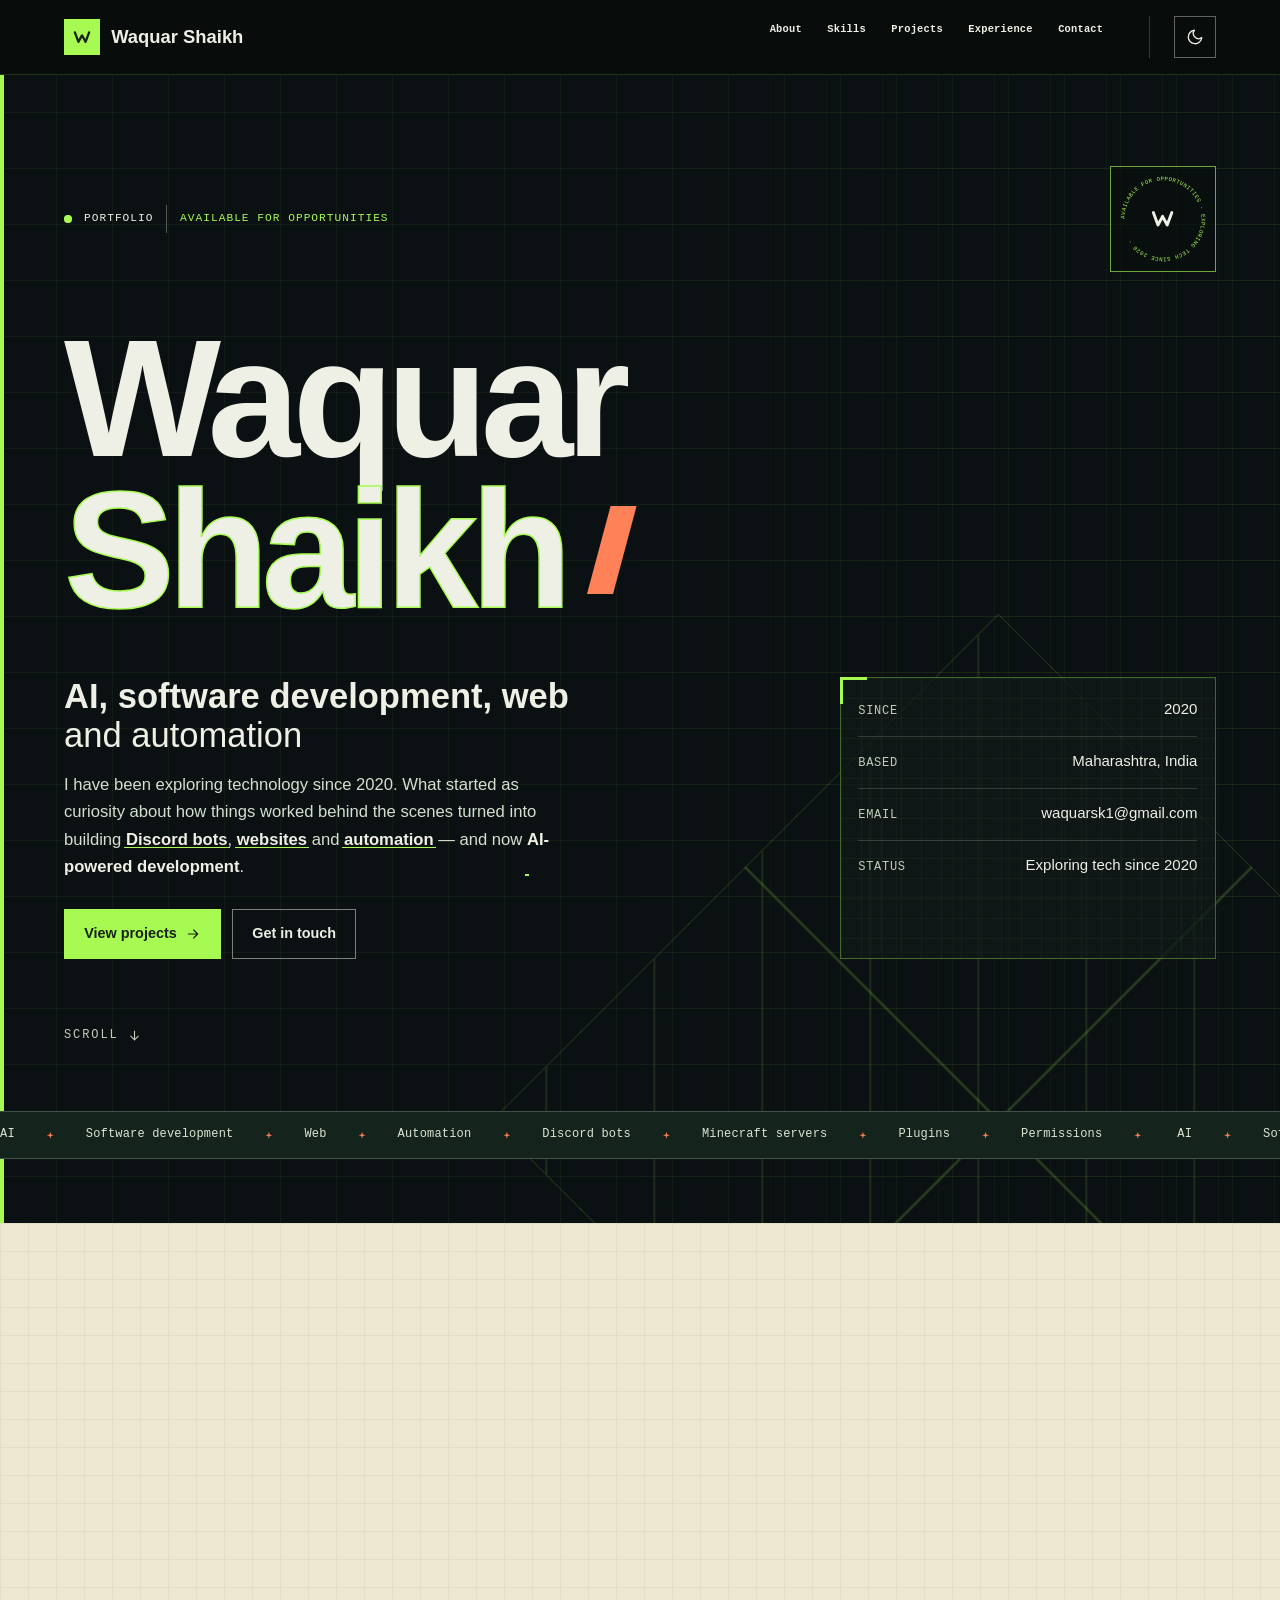
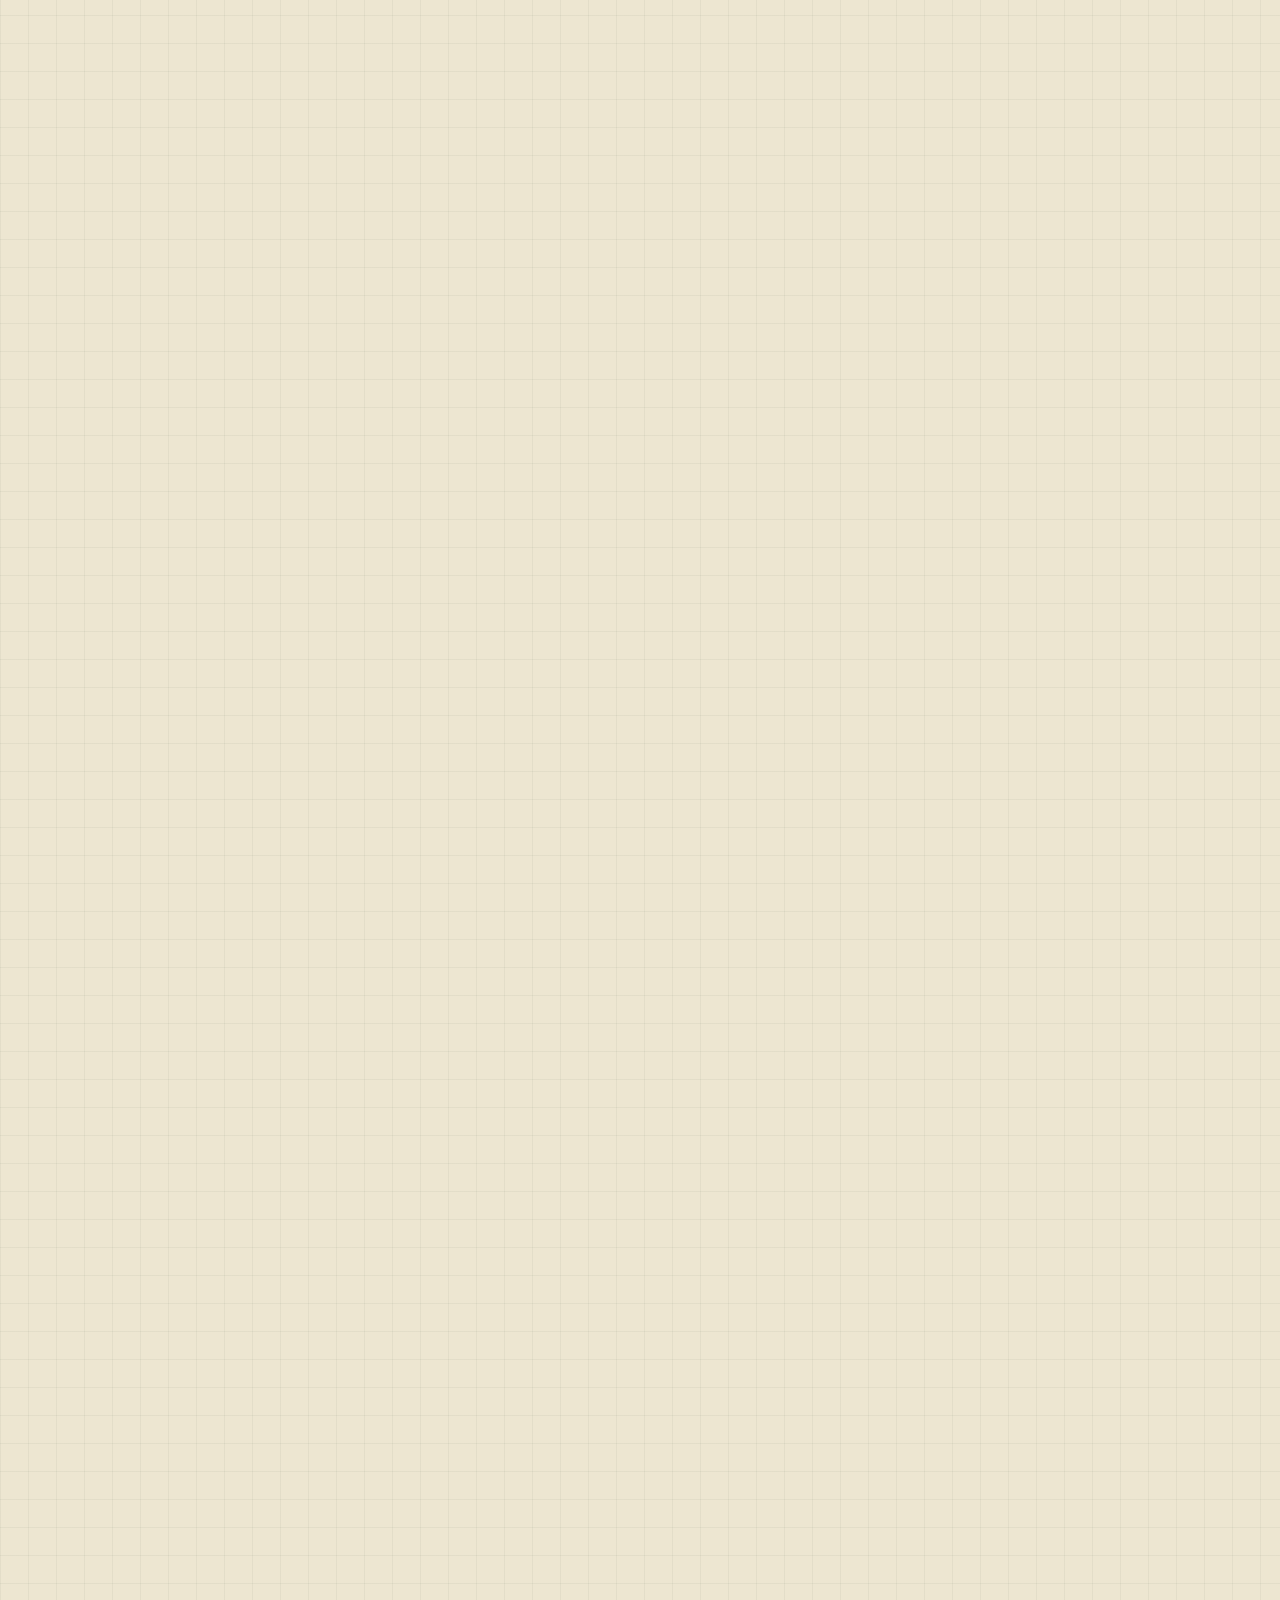
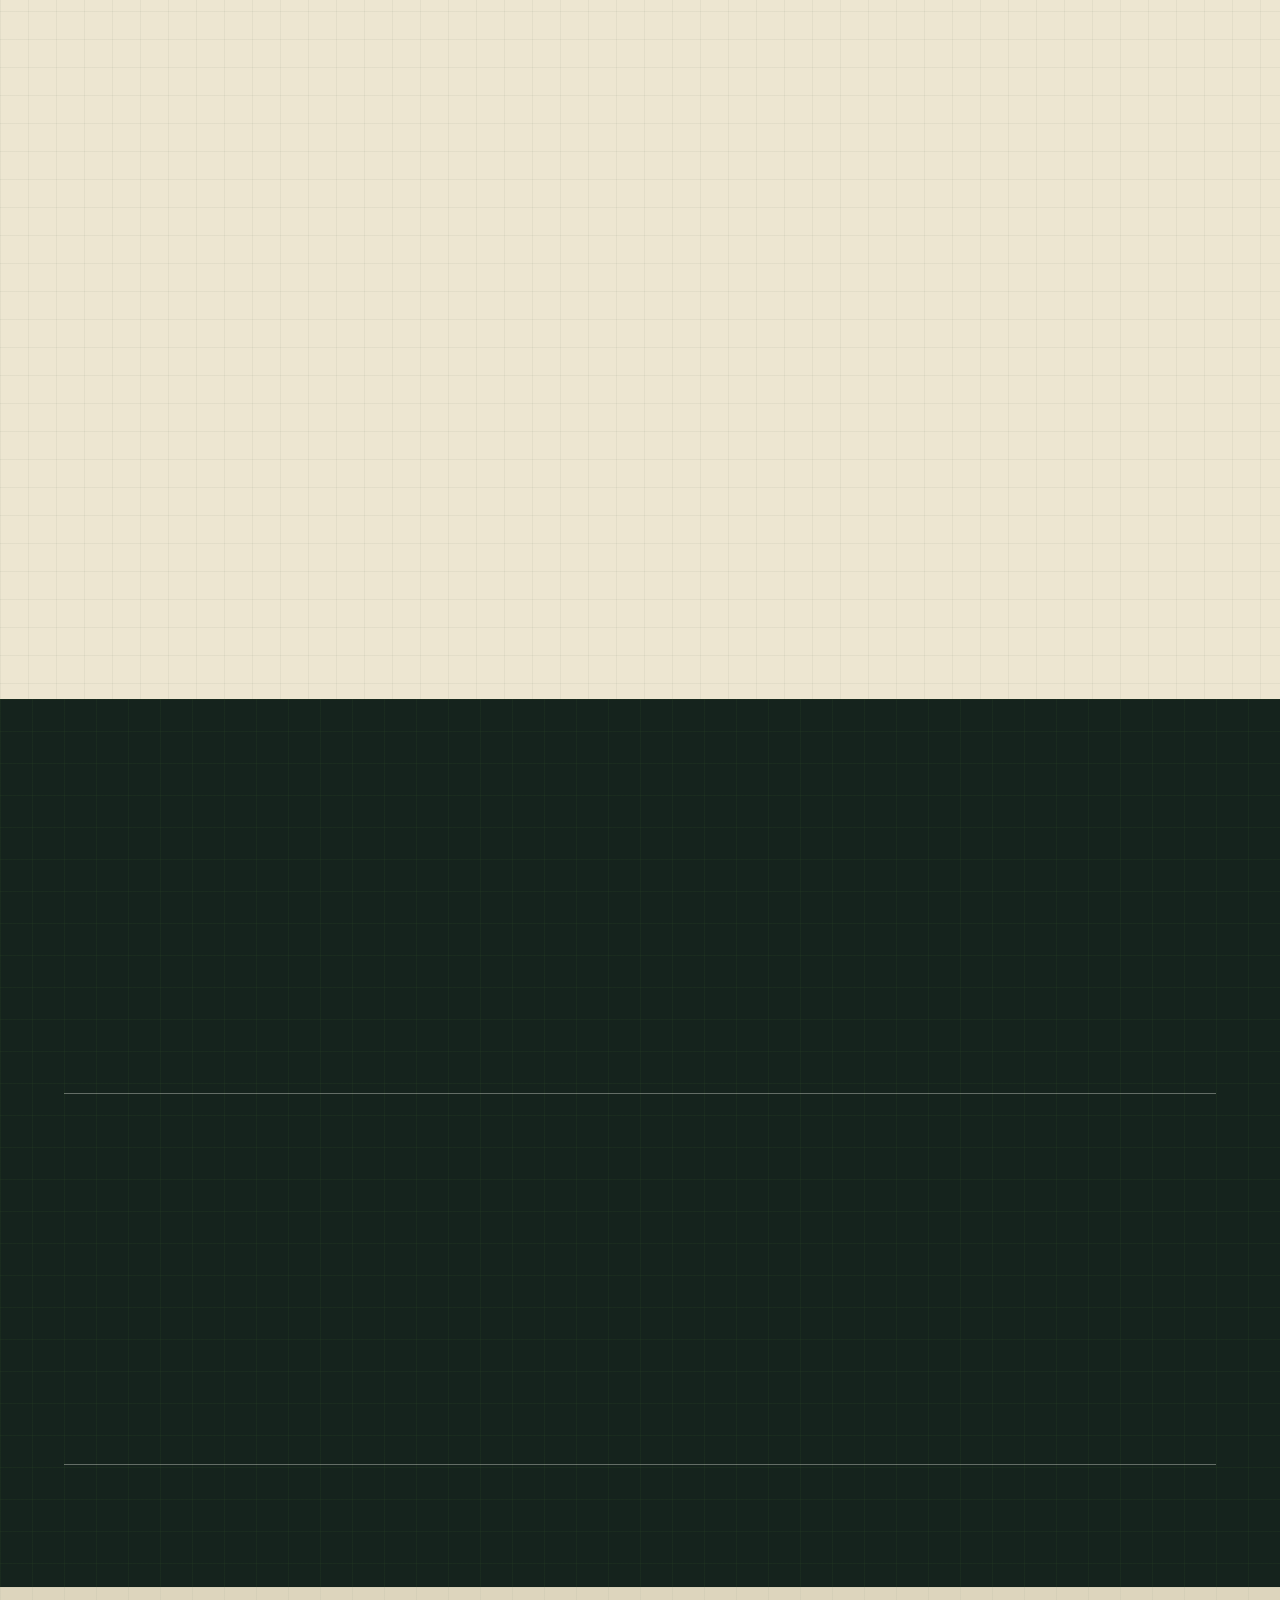
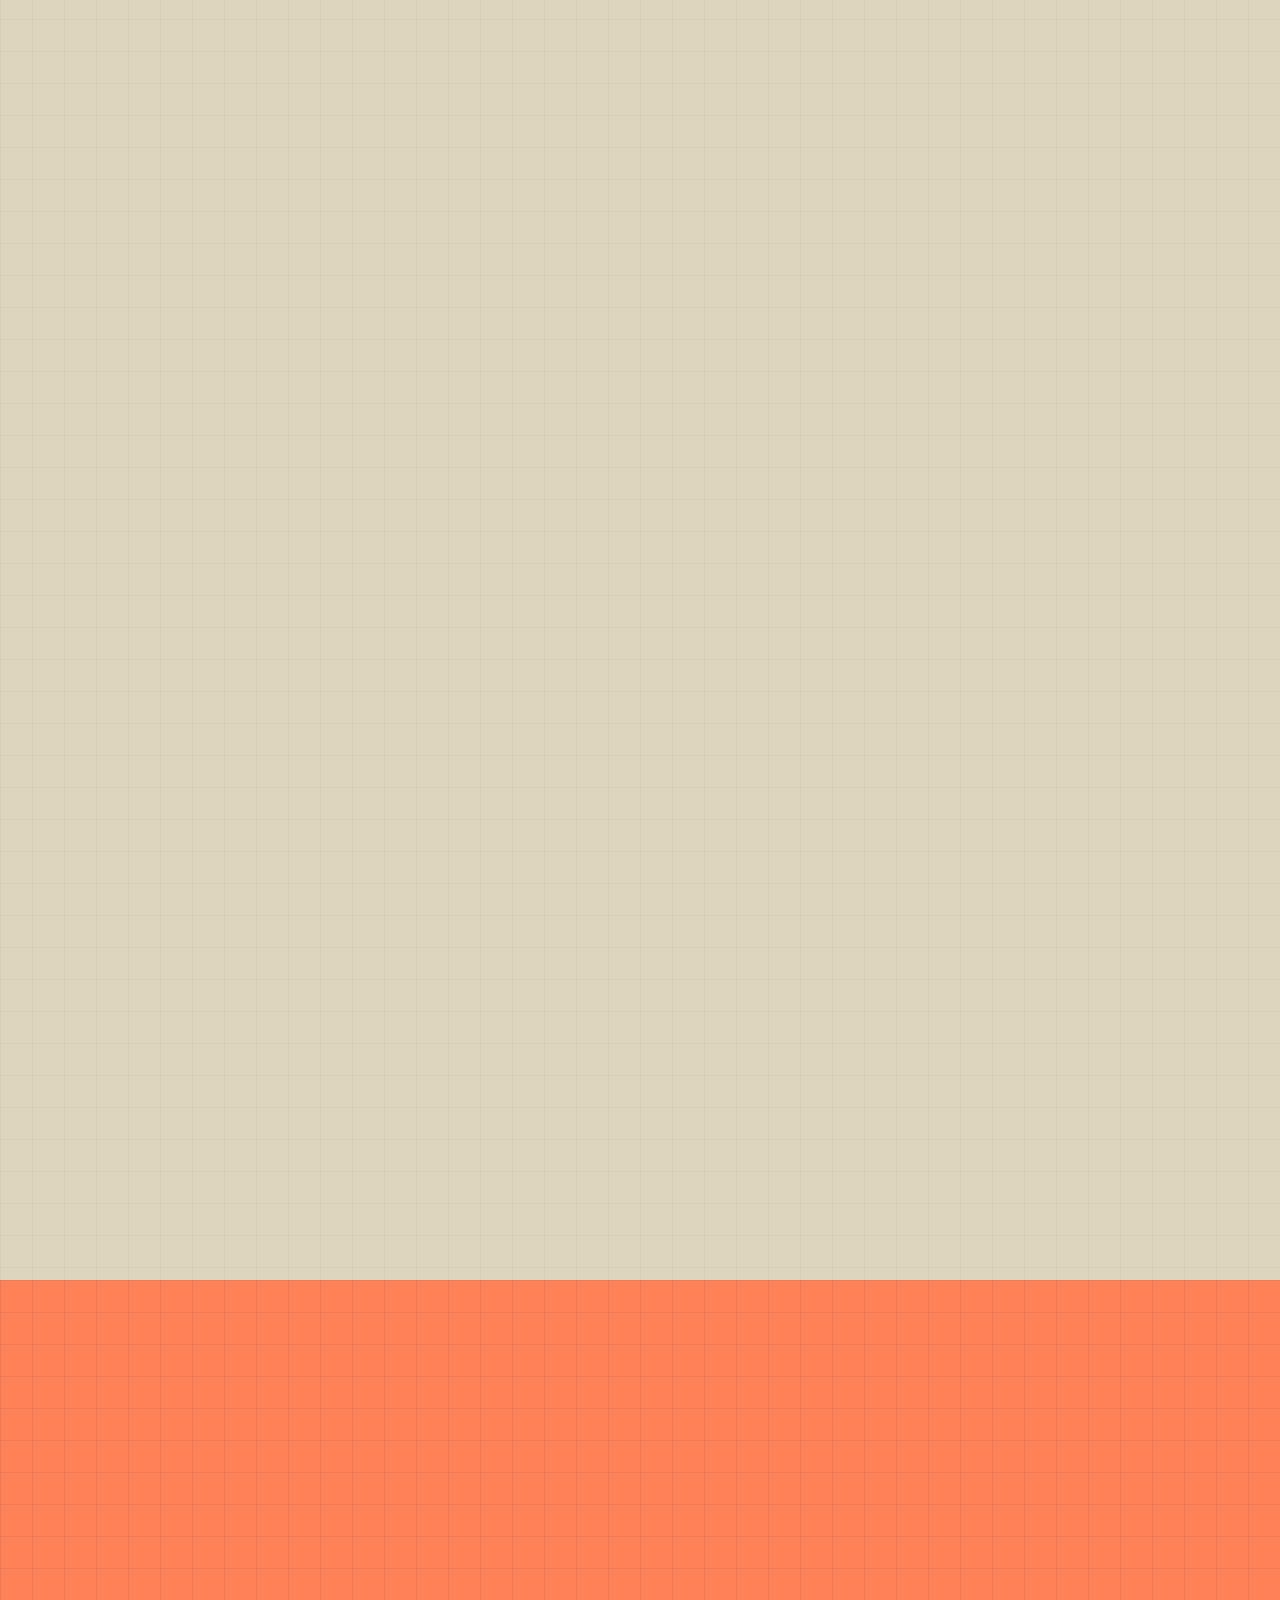
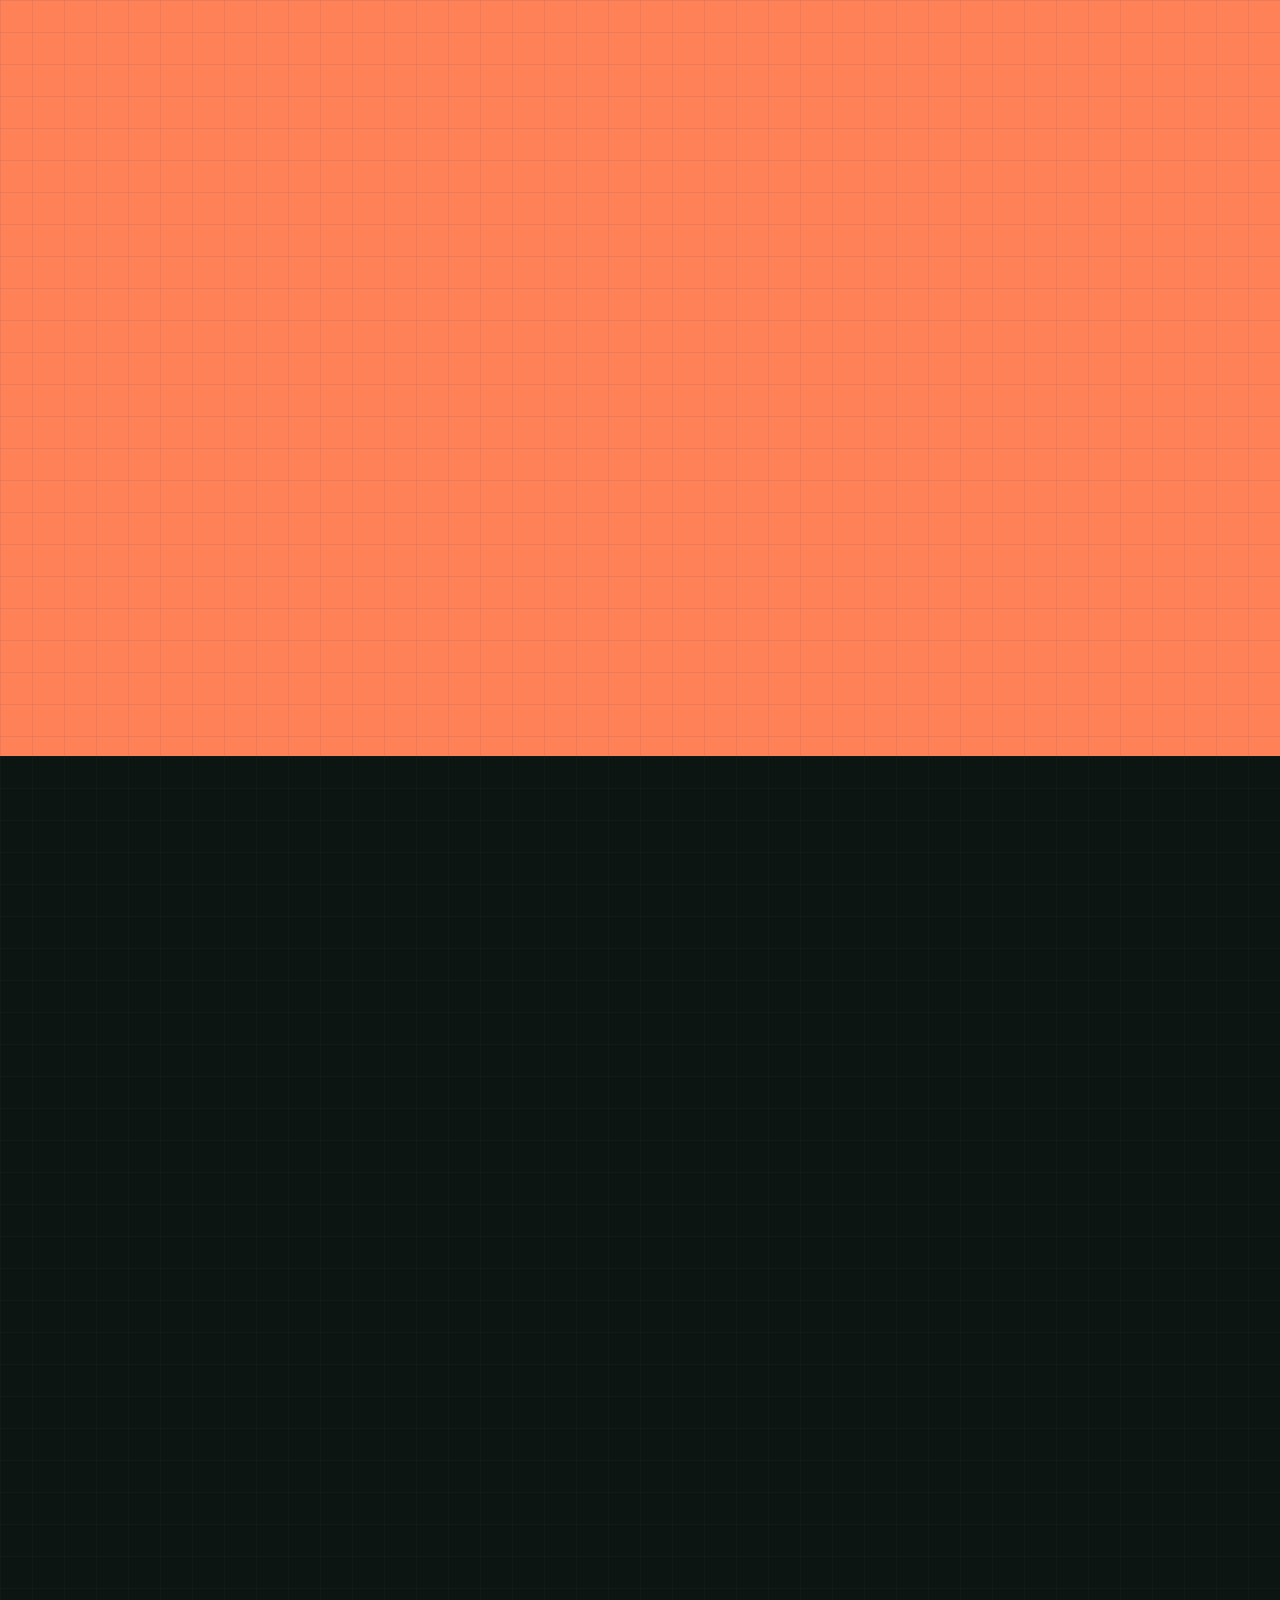
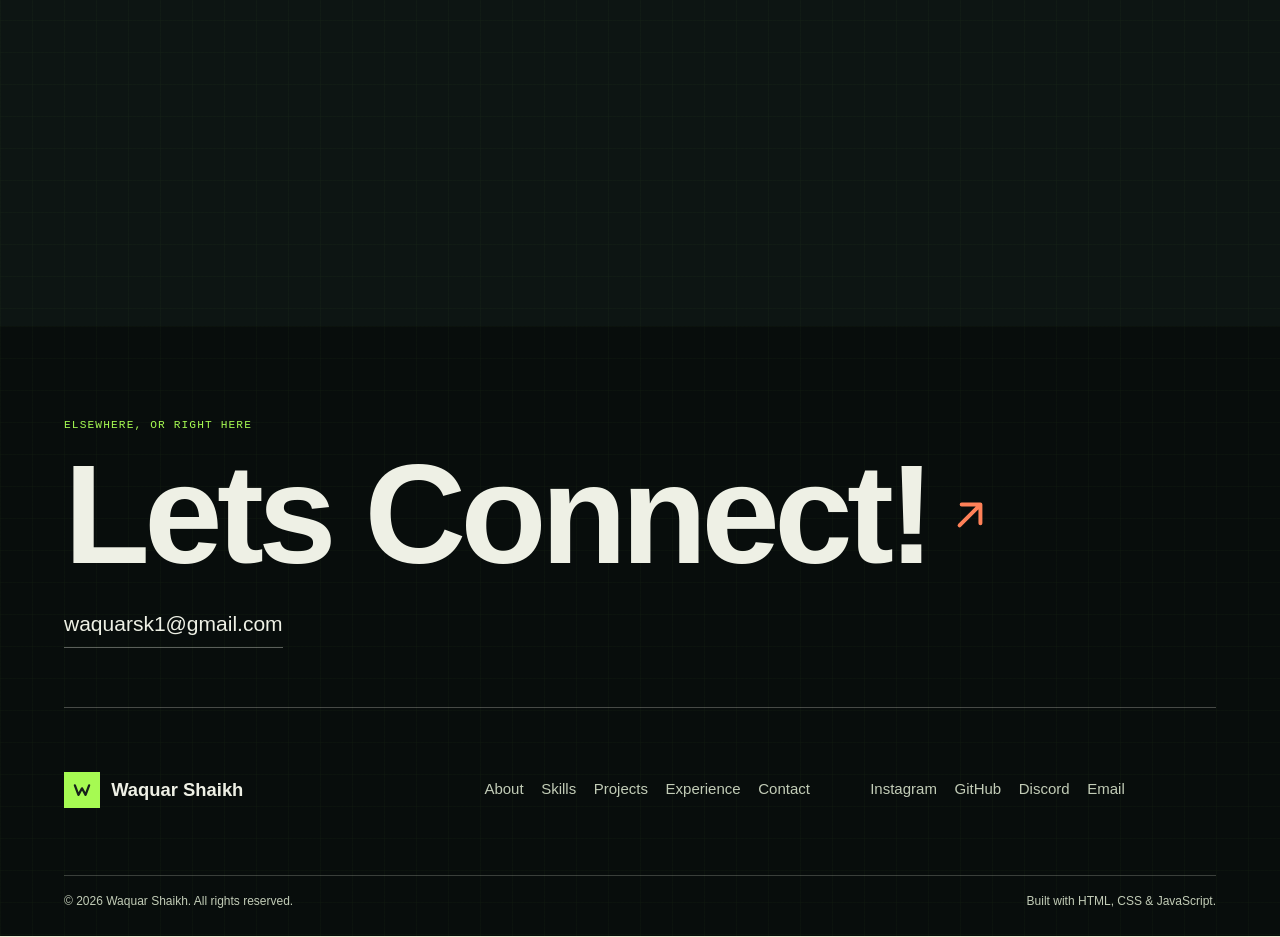
==== commit f6495c4f: "Redesign portfolio with a world-builder atlas Fix mobile navigation, remove section numbering, and r" ====
--- a/index.html
+++ b/index.html
@@ -1,3 +1,10 @@
+<!--
+THESIS: A portfolio for a builder should feel like an explorable world, not a conventional agency landing page.
+OWN-WORLD: Obsidian, moss, sandstone, redstone orange and signal green; block-like geometry, map grids and server-console panels.
+STORY: Follow Waquar's unchanged story from Minecraft tinkering to bots, websites, automation and a live Android project.
+FIRST VIEWPORT: Oversized two-line name and existing introduction on the left; a framed player-inventory column of existing facts on the right, over a custom coordinate-grid terrain.
+FORM: A Minecraft-era world-builder's atlas reimagined as a living portfolio; every route, control and section uses its map-and-console grammar.
+-->
 <!DOCTYPE html>
 <html lang="en">
 <head>
@@ -22,7 +29,7 @@
   <title>Waquar Shaikh — Website Development, App Development &amp; AI Automation</title>
   <meta name="description" content="Waquar Shaikh explores website development, app development and AI automation — learning, building and experimenting with technology since 2020.">
   <meta name="author" content="Waquar Shaikh">
-  <meta name="theme-color" content="#efe9dc">
+  <meta name="theme-color" content="#0b1112">
   <link rel="canonical" href="https://eternalz.me/">
 
   <!-- ======================= Open Graph / social ======================= -->
@@ -53,9 +60,10 @@
   <link rel="preconnect" href="https://fonts.googleapis.com">
   <link rel="preconnect" href="https://fonts.gstatic.com" crossorigin>
   <link rel="stylesheet"
-        href="https://fonts.googleapis.com/css2?family=Geist:wght@400;500;600;700;800&family=Geist+Mono:wght@400;500&family=Instrument+Serif:ital@0;1&display=swap">
+        href="https://fonts.googleapis.com/css2?family=Chakra+Petch:wght@400;500;600;700&family=IBM+Plex+Sans:wght@400;500;600;700&family=IBM+Plex+Mono:wght@400;500;600&display=swap">
 
   <link rel="stylesheet" href="css/style.css">
+  <link rel="stylesheet" href="css/redesign.css">
   <script src="js/theme-init.js"></script>
 
   <!-- ======================= Structured data ======================= -->
@@ -250,8 +258,7 @@
     <section class="section section--about" id="about" aria-labelledby="about-title">
       <div class="container">
         <header class="section__head" data-reveal>
-          <span class="section__ghost" aria-hidden="true">01</span>
-          <p class="section__label"><span class="section__num">01</span> About</p>
+          <p class="section__label">About</p>
           <h2 class="section__title" id="about-title">Hey, I&rsquo;m Waquar</h2>
           <p class="section__intro">
             A tech enthusiast who has been exploring the world of technology since 2020.
@@ -410,8 +417,7 @@
     <section class="section section--ink" id="skills" aria-labelledby="skills-title">
       <div class="container">
         <header class="section__head" data-reveal>
-          <span class="section__ghost" aria-hidden="true">02</span>
-          <p class="section__label"><span class="section__num">02</span> Skills</p>
+          <p class="section__label">Skills</p>
           <h2 class="section__title" id="skills-title">Tools and capabilities</h2>
           <p class="section__intro">
             Where my curiosity has taken me so far. I am still learning all of it &mdash;
@@ -467,14 +473,13 @@
     <section class="section section--projects" id="projects" aria-labelledby="projects-title">
       <div class="container">
         <header class="section__head" data-reveal>
-          <span class="section__ghost" aria-hidden="true">03</span>
           <p class="section__label">
-            <span class="section__num">03</span> Projects
+            Projects
             <span class="stamp stamp--sm">New</span>
           </p>
           <h2 class="section__title" id="projects-title">Selected work</h2>
           <p class="section__intro">
-            First one is live &mdash; <em>Shaikh's</em> for Android, with Regain that keeps
+            First one is live &mdash; <em>Shaikh's</em> for Android, with Focus Mode that keeps
             messages open while Reels and Shorts stay closed. Every download pulls the
             latest release straight from GitHub.
           </p>
@@ -492,10 +497,10 @@
                 </div>
                 <div class="feature__phone-screen">
                   <p class="feature__phone-kicker">Shaikh's · Android</p>
-                  <h3 class="feature__phone-title">Regain</h3>
+                  <h3 class="feature__phone-title">Focus Mode</h3>
                   <p class="feature__phone-desc">Reels &amp; Shorts stay closed.<br>Messages keep working.</p>
                   <div class="feature__phone-toggle">
-                    <span class="feature__phone-toggle-label">Regain</span>
+                    <span class="feature__phone-toggle-label">Focus Mode</span>
                     <span class="feature__phone-toggle-track"><i></i></span>
                     <span class="feature__phone-toggle-state">ON</span>
                   </div>
@@ -519,10 +524,10 @@
             </p>
 
             <div class="feature__highlight">
-              <h4 class="feature__highlight-title">Regain is here</h4>
+              <h4 class="feature__highlight-title">Focus Mode is here</h4>
               <p>
-                Open the app → the Regain card on the home screen → switch it on → allow
-                Regain in Settings → Accessibility. Then Reels, Shorts and the rest stay
+                Open the app → the Focus Mode card on the home screen → switch it on → allow
+                Focus Mode in Settings → Accessibility. Then Reels, Shorts and the rest stay
                 closed while messages keep working.
               </p>
             </div>
@@ -575,8 +580,7 @@
     <section class="section section--ember" id="experience" aria-labelledby="experience-title">
       <div class="container">
         <header class="section__head" data-reveal>
-          <span class="section__ghost" aria-hidden="true">04</span>
-          <p class="section__label"><span class="section__num">04</span> Experience</p>
+          <p class="section__label">Experience</p>
           <h2 class="section__title" id="experience-title">Learning by building</h2>
           <p class="section__intro">
             My path so far has moved from Minecraft servers to Discord bots, websites and
@@ -621,8 +625,7 @@
     <section class="section section--contact" id="contact" aria-labelledby="contact-title">
       <div class="container">
         <header class="section__head" data-reveal>
-          <span class="section__ghost" aria-hidden="true">05</span>
-          <p class="section__label"><span class="section__num">05</span> Contact</p>
+          <p class="section__label">Contact</p>
           <h2 class="section__title" id="contact-title">Let&rsquo;s talk</h2>
           <p class="section__intro">
             Questions about Shaikh&rsquo;s or the things I&rsquo;m learning? Email me &mdash;
--- a/css/style.css
+++ b/css/style.css
@@ -247,8 +247,10 @@
   transition: background-color var(--dur-slow) var(--ease), color var(--dur-slow) var(--ease);
 }
 
-/* Locked while the mobile navigation overlay is open */
-body.is-nav-open { overflow: hidden; }
+/* Lock the document while the mobile navigation overlay is open without
+   changing body positioning or touching the current scroll offset. */
+html.is-nav-open, body.is-nav-open { overflow: hidden; }
+html.is-nav-open { overscroll-behavior: none; }
 
 body, h1, h2, h3, h4, p, figure, blockquote, dl, dd, ol, ul { margin: 0; }
 ul, ol { padding: 0; list-style: none; }
@@ -350,31 +352,10 @@
   display: grid;
   gap: var(--s-3);
   margin-bottom: var(--s-7);
-  grid-template-columns: minmax(0, 1fr) auto;
+  grid-template-columns: minmax(0, 1fr);
 }
 .section__label { grid-column: 1; }
 .section__title, .section__intro, .section__rule { grid-column: 1 / -1; }
-
-/* Oversized outlined numeral. It is a real grid item beside the section label
-   - the space next to a short label is otherwise empty, and this way it can
-   never collide with the standfirst. */
-.section__ghost {
-  justify-self: end;
-  align-self: end;
-  font-family: var(--font-sans);
-  font-size: clamp(3.25rem, 8vw, 6.5rem);
-  font-weight: 800;
-  line-height: 0.78;
-  letter-spacing: -0.06em;
-  color: transparent;
-  -webkit-text-stroke: 1.5px var(--ghost-line);
-  pointer-events: none;
-  user-select: none;
-}
-
-@supports not (-webkit-text-stroke: 1px black) {
-  .section__ghost { color: var(--ghost-line); -webkit-text-stroke: 0; }
-}
 
 .section__label {
   display: flex;
@@ -387,8 +368,6 @@
   text-transform: uppercase;
   color: var(--muted);
 }
-
-.section__num { color: var(--accent-text); font-weight: 500; }
 
 .section__title {
   font-size: var(--fs-h2);
@@ -645,6 +624,8 @@
   z-index: -1;
   display: grid;
   align-content: center;
+  overflow-y: auto;
+  overscroll-behavior: contain;
   padding: calc(var(--header-h) + var(--s-5)) var(--gutter) var(--s-7);
   background: var(--band-bg);
   color: var(--band-fg);
@@ -1898,9 +1879,6 @@
   transform: none;
   transition: opacity 620ms var(--ease-out), transform 700ms var(--ease-out);
 }
-
-/* Ghost numerals drift slightly against the scroll */
-.section__ghost { transform: translate3d(0, var(--ghost-shift, 0px), 0); }
 
 /* ==========================================================================
    20. RESPONSIVE
@@ -2022,12 +2000,10 @@
     align-items: end;
     grid-template-rows: auto auto auto;
   }
-  /* Row 1: label on the left, outlined numeral on the right.
-     Row 2: heading on the left, standfirst on the right. */
+  /* The label and heading lead on the left; the introduction sits alongside. */
   .section__label { grid-column: 1; grid-row: 1; }
-  .section__ghost { grid-column: 2; grid-row: 1; }
   .section__title { grid-column: 1; grid-row: 2; font-size: var(--fs-h2); }
-  .section__intro { grid-column: 2; grid-row: 2; }
+  .section__intro { grid-column: 2; grid-row: 1 / span 2; align-self: end; }
   .section__rule { grid-column: 1 / -1; grid-row: 3; }
 
   .about__grid {
--- a/css/redesign.css
+++ b/css/redesign.css
@@ -0,0 +1,2016 @@
+/* World-builder's Atlas: a portfolio shaped by maps, server panels, and blocks. */
+:root {
+  --paper: #ede6d1;
+  --paper-deep: #ddd5bd;
+  --paper-card: #f5efd9;
+  --ink: #17201b;
+  --ink-soft: #22392c;
+  --moss: #284337;
+  --moss-dark: #1c3027;
+  --signal: #a6fa52;
+  --signal-dark: #508a2a;
+  --redstone: #ff8158;
+  --redstone-dark: #c54f2f;
+  --muted-ink: #465247;
+  --bg: #0b1112;
+  --bg-deep: #111a18;
+  --card: #17201d;
+  --fg: #eef0e5;
+  --muted: #c2ccb7;
+  --quiet: #c2ccb7;
+  --line: rgba(238, 240, 229, 0.18);
+  --line-strong: rgba(238, 240, 229, 0.34);
+  --accent: var(--signal);
+  --accent-text: #c8ff90;
+  --accent-soft: rgba(166, 250, 82, 0.16);
+  --ghost-line: rgba(238, 240, 229, 0.14);
+  --band-bg: var(--moss-dark);
+  --band-fg: #eef0e5;
+  --band-muted: #d3ddce;
+  --band-line: rgba(238, 240, 229, 0.22);
+  --band-accent: var(--signal);
+  --band-invert-bg: var(--signal);
+  --band-invert-fg: #17201b;
+  --slab-bg: #080d0c;
+  --slab-fg: #eef0e5;
+  --slab-muted: #c2ccb7;
+  --slab-line: rgba(238, 240, 229, 0.2);
+  --ctl-bg: var(--signal);
+  --ctl-fg: #17201b;
+  --ctl-hover-bg: #e2ffc5;
+  --ctl-hover-fg: #17201b;
+  --field-bg: #111a18;
+  --field-line: #89978a;
+  --header-bg: rgba(8, 13, 12, 0.98);
+  --focus-ring: var(--signal);
+  --font-sans: "IBM Plex Sans", Arial, sans-serif;
+  --font-display: "Chakra Petch", "Trebuchet MS", sans-serif;
+  --font-mono: "IBM Plex Mono", Consolas, monospace;
+  --font-serif: Georgia, serif;
+  --fs-display: clamp(5rem, 13vw, 11rem);
+  --fs-h2: clamp(2.7rem, 6vw, 5rem);
+  --lh-display: 0.84;
+  --ls-display: -0.045em;
+  --page: 1380px;
+  --gutter: clamp(1.2rem, 5vw, 5rem);
+  --section-y: clamp(5rem, 9.5vw, 9rem);
+  --r-1: 0;
+  --r-2: 0;
+  --r-3: 0;
+  --r-4: 0;
+  color-scheme: dark;
+}
+
+:root[data-theme="light"] {
+  --bg: var(--paper);
+  --bg-deep: var(--paper-deep);
+  --card: var(--paper-card);
+  --fg: var(--ink);
+  --muted: var(--muted-ink);
+  --quiet: var(--muted-ink);
+  --line: rgba(23, 32, 27, 0.18);
+  --line-strong: rgba(23, 32, 27, 0.34);
+  --accent: var(--signal-dark);
+  --accent-text: #38671f;
+  --accent-soft: rgba(80, 138, 42, 0.16);
+  --ghost-line: rgba(23, 32, 27, 0.15);
+  --band-bg: var(--moss);
+  --band-fg: #f5efd9;
+  --band-muted: #e0e6d6;
+  --band-line: rgba(245, 239, 217, 0.22);
+  --band-accent: var(--signal);
+  --band-invert-bg: var(--signal);
+  --band-invert-fg: var(--ink);
+  --slab-bg: #080d0c;
+  --slab-fg: #eef0e5;
+  --slab-muted: #c2ccb7;
+  --slab-line: rgba(238, 240, 229, 0.2);
+  --ctl-bg: var(--moss);
+  --ctl-fg: #ffffff;
+  --ctl-hover-bg: var(--signal);
+  --ctl-hover-fg: #17201b;
+  --field-bg: #ffffff;
+  --field-line: #667366;
+  --header-bg: rgba(8, 13, 12, 0.98);
+  --focus-ring: var(--signal-dark);
+  color-scheme: light;
+}
+
+@media (prefers-color-scheme: light) {
+  :root:not([data-theme]) {
+    --bg: var(--paper);
+    --bg-deep: var(--paper-deep);
+    --card: var(--paper-card);
+    --fg: var(--ink);
+    --muted: var(--muted-ink);
+    --quiet: var(--muted-ink);
+    --line: rgba(23, 32, 27, 0.18);
+    --line-strong: rgba(23, 32, 27, 0.34);
+    --accent: var(--signal-dark);
+    --accent-text: #38671f;
+    --accent-soft: rgba(80, 138, 42, 0.16);
+    --ghost-line: rgba(23, 32, 27, 0.15);
+    --band-bg: var(--moss);
+    --band-fg: #f5efd9;
+    --band-muted: #e0e6d6;
+    --band-line: rgba(245, 239, 217, 0.22);
+    --band-accent: var(--signal);
+    --band-invert-bg: var(--signal);
+    --band-invert-fg: var(--ink);
+    --ctl-bg: var(--moss);
+    --ctl-fg: #ffffff;
+    --ctl-hover-bg: var(--signal);
+    --ctl-hover-fg: #17201b;
+    --field-bg: #ffffff;
+    --field-line: #667366;
+    --focus-ring: var(--signal-dark);
+    color-scheme: light;
+  }
+}
+
+html {
+  scroll-padding-top: calc(var(--header-h) + 1rem);
+}
+
+body {
+  background:
+    linear-gradient(rgba(166, 250, 82, 0.018) 1px, transparent 1px),
+    linear-gradient(90deg, rgba(166, 250, 82, 0.018) 1px, transparent 1px),
+    var(--bg);
+  background-size: 32px 32px;
+  color: var(--fg);
+  font-family: var(--font-sans);
+  font-size: clamp(1rem, 0.97rem + 0.18vw, 1.12rem);
+  line-height: 1.65;
+  overflow-wrap: normal;
+}
+
+h1,
+h2,
+h3,
+h4 {
+  font-family: var(--font-display);
+  font-weight: 700;
+  letter-spacing: -0.035em;
+}
+
+p {
+  max-width: 70ch;
+}
+
+.grain {
+  display: none;
+}
+
+.skip-link {
+  border: 2px solid #0b1112;
+  border-radius: 0;
+  background: var(--signal);
+  color: #17201b;
+  font-weight: 700;
+}
+
+.site-header {
+  --header-h: 74px;
+  --fg: #eef0e5;
+  --muted: #c2ccb7;
+  --line: rgba(238, 240, 229, 0.2);
+  --line-strong: rgba(238, 240, 229, 0.42);
+  --accent: var(--signal);
+  position: fixed;
+  border-bottom: 1px solid rgba(166, 250, 82, 0.16);
+  background: #080d0c;
+  color: #eef0e5;
+}
+
+.site-header.is-stuck {
+  border-bottom-color: rgba(166, 250, 82, 0.3);
+  background: #080d0c;
+}
+
+.site-header__inner {
+  min-height: var(--header-h);
+  gap: clamp(1rem, 2.8vw, 2.5rem);
+}
+
+.brand {
+  gap: 0.7rem;
+  font-weight: 700;
+  letter-spacing: 0;
+}
+
+.brand__mark,
+.brand--inverse .brand__mark {
+  width: 36px;
+  height: 36px;
+  border: 1px solid var(--signal);
+  border-radius: 0;
+  background: var(--signal);
+  color: #17201b;
+}
+
+.brand__mark svg {
+  width: 24px;
+  height: 24px;
+}
+
+.brand__name {
+  font-family: var(--font-display);
+  font-size: 1.15rem;
+  letter-spacing: 0;
+}
+
+.icon-btn,
+.nav-toggle {
+  width: 42px;
+  height: 42px;
+  border: 1px solid rgba(238, 240, 229, 0.38);
+  border-radius: 0;
+  color: #eef0e5;
+}
+
+.icon-btn:hover,
+.nav-toggle:hover {
+  border-color: var(--signal);
+  background: var(--signal);
+  color: #17201b;
+  transform: none;
+}
+
+.site-nav {
+  background: #080d0c;
+  color: #eef0e5;
+}
+
+.site-nav__list {
+  gap: 0.35rem;
+}
+
+.site-nav__link {
+  min-height: 44px;
+  padding: 0.8rem 0;
+  font-family: var(--font-mono);
+  font-size: clamp(2rem, 9vw, 3rem);
+  font-weight: 600;
+  letter-spacing: 0.02em;
+  line-height: 1.15;
+  color: #eef0e5;
+}
+
+.site-nav__link:hover,
+.site-nav__link[aria-current="true"] {
+  color: var(--signal);
+}
+
+.site-nav__link::before {
+  color: var(--signal);
+  font-size: 0.62rem;
+}
+
+.site-nav.is-open .site-nav__list > li:nth-child(1) .site-nav__link { transition-delay: 120ms; }
+.site-nav.is-open .site-nav__list > li:nth-child(2) .site-nav__link { transition-delay: 165ms; }
+.site-nav.is-open .site-nav__list > li:nth-child(3) .site-nav__link { transition-delay: 210ms; }
+.site-nav.is-open .site-nav__list > li:nth-child(4) .site-nav__link { transition-delay: 255ms; }
+.site-nav.is-open .site-nav__list > li:nth-child(5) .site-nav__link { transition-delay: 300ms; }
+
+.site-header.is-nav-open {
+  --fg: #eef0e5;
+  --muted: #c2ccb7;
+  --line: rgba(238, 240, 229, 0.2);
+  --line-strong: rgba(238, 240, 229, 0.42);
+  --accent: var(--signal);
+  background: #080d0c;
+}
+
+.hero {
+  position: relative;
+  min-height: min(840px, 100svh);
+  display: grid;
+  align-items: center;
+  padding-block: calc(var(--header-h) + clamp(3rem, 7vw, 6rem)) 4rem;
+  overflow: hidden;
+  isolation: isolate;
+  background: #0b1112;
+  color: #eef0e5;
+  --fg: #eef0e5;
+  --muted: #d4dfd0;
+  --quiet: #d4dfd0;
+  --line: rgba(238, 240, 229, 0.22);
+  --line-strong: rgba(238, 240, 229, 0.42);
+  --accent: var(--signal);
+  --accent-text: #caff9f;
+  --ghost-line: rgba(238, 240, 229, 0.16);
+  background-image:
+    linear-gradient(rgba(166, 250, 82, 0.05) 1px, transparent 1px),
+    linear-gradient(90deg, rgba(166, 250, 82, 0.05) 1px, transparent 1px);
+  background-size: 56px 56px;
+}
+
+.hero::before {
+  position: absolute;
+  z-index: -1;
+  inset: auto -6vw -20vw auto;
+  width: min(56vw, 760px);
+  aspect-ratio: 1;
+  border: 1px solid rgba(166, 250, 82, 0.14);
+  background:
+    linear-gradient(90deg, transparent 49.7%, rgba(166, 250, 82, 0.22) 50%, transparent 50.3%),
+    linear-gradient(transparent 49.7%, rgba(166, 250, 82, 0.22) 50%, transparent 50.3%),
+    repeating-linear-gradient(45deg, transparent 0 52px, rgba(166, 250, 82, 0.12) 53px 54px, transparent 55px 108px);
+  content: "";
+  transform: rotate(45deg);
+  pointer-events: none;
+}
+
+.hero::after {
+  position: absolute;
+  inset: 0 auto 0 0;
+  width: 4px;
+  background: var(--signal);
+  content: "";
+}
+
+.hero__field {
+  position: absolute;
+  inset: 0;
+  overflow: hidden;
+  opacity: 1;
+}
+
+.hero__spot {
+  inset: 0;
+  opacity: 0;
+  background: radial-gradient(380px circle at var(--mx, 60%) var(--my, 42%), rgba(166, 250, 82, 0.13), transparent 72%);
+}
+
+.hero.is-lit .hero__spot {
+  opacity: 1;
+}
+
+.hero__grid {
+  inset: 0 0 0 47%;
+  background-image:
+    linear-gradient(rgba(166, 250, 82, 0.13) 1px, transparent 1px),
+    linear-gradient(90deg, rgba(166, 250, 82, 0.13) 1px, transparent 1px);
+  background-size: 56px 56px;
+  opacity: 0.32;
+  color: transparent;
+  transform: none;
+  -webkit-mask-image: linear-gradient(90deg, transparent, black 50%);
+  mask-image: linear-gradient(90deg, transparent, black 50%);
+}
+
+.hero__inner {
+  width: 100%;
+}
+
+.hero__top {
+  align-items: center;
+  margin-bottom: clamp(2rem, 4vw, 3.5rem);
+}
+
+.hero__eyebrow {
+  flex-wrap: wrap;
+  gap: 0.75rem;
+  color: #d4dfd0;
+  font-size: 0.7rem;
+  letter-spacing: 0.09em;
+}
+
+.hero__eyebrow-text {
+  color: #eef0e5;
+}
+
+.hero__avail {
+  display: inline-flex;
+  align-items: center;
+  min-height: 28px;
+  padding-inline-start: 0.85rem;
+  border-inline-start: 1px solid rgba(238, 240, 229, 0.32);
+  color: var(--signal);
+}
+
+.pulse {
+  background: var(--signal);
+  box-shadow: none;
+}
+
+.pulse::after {
+  border-color: var(--signal);
+}
+
+.seal {
+  display: grid;
+  width: clamp(76px, 9vw, 106px);
+  height: clamp(76px, 9vw, 106px);
+  border: 1px solid rgba(166, 250, 82, 0.65);
+  background: rgba(8, 13, 12, 0.55);
+}
+
+.seal__ring {
+  animation: none;
+}
+
+.seal__text {
+  font-family: var(--font-mono);
+  font-size: 11px;
+  letter-spacing: 0.8px;
+  fill: var(--signal);
+}
+
+.seal__mark {
+  width: 30%;
+  height: 30%;
+  color: #eef0e5;
+}
+
+.hero__title {
+  position: relative;
+  z-index: 1;
+  max-width: 100%;
+  margin-bottom: clamp(2rem, 4vw, 3.25rem);
+  font-family: var(--font-display);
+  font-size: var(--fs-display);
+  font-weight: 700;
+  letter-spacing: var(--ls-display);
+  line-height: var(--lh-display);
+}
+
+.hero__row {
+  overflow: visible;
+  padding-block: 0.035em;
+}
+
+.hero__row--out {
+  gap: clamp(0.65rem, 2vw, 1.4rem);
+}
+
+.hero__word {
+  color: #eef0e5;
+  animation: none;
+  transform: none;
+}
+
+.hero__word--outline {
+  -webkit-text-stroke: 1.5px var(--signal);
+}
+
+.hero__word--outline:hover,
+.hero__word--outline:focus-visible {
+  color: var(--signal);
+  -webkit-text-stroke-color: var(--signal);
+}
+
+.hero__slash {
+  width: clamp(12px, 2vw, 26px);
+  height: clamp(36px, 7vw, 88px);
+  background: var(--redstone);
+  animation: none;
+  transform: skewX(-15deg);
+}
+
+.hero__body {
+  display: grid;
+  gap: clamp(2.5rem, 6vw, 6rem);
+  align-items: end;
+}
+
+.hero__lead {
+  max-width: 57ch;
+}
+
+.hero__subtitle {
+  max-width: 34ch;
+  font-family: var(--font-display);
+  font-size: clamp(1.6rem, 2.7vw, 2.35rem);
+  font-weight: 600;
+  line-height: 1.13;
+}
+
+.hero__subtitle em {
+  font-family: var(--font-sans);
+  font-style: normal;
+  font-weight: 400;
+}
+
+.hero__lede {
+  max-width: 54ch;
+  margin-top: 1rem;
+  color: #d4dfd0;
+  font-size: clamp(1.03rem, 1.3vw, 1.18rem);
+}
+
+.tok {
+  color: #eef0e5;
+  font-weight: 600;
+}
+
+.tok::after {
+  z-index: 0;
+  height: 0.11em;
+  background: var(--signal);
+  transform: scaleX(1);
+}
+
+.tok:hover {
+  color: var(--signal);
+}
+
+.tok:hover::after {
+  transform: scaleX(0.4);
+}
+
+.hero__actions {
+  gap: 0.7rem;
+  margin-top: 1.8rem;
+}
+
+.btn {
+  min-height: 50px;
+  padding: 0.8rem 1.2rem;
+  border: 1px solid transparent;
+  border-radius: 0;
+  font-size: 0.9rem;
+  font-weight: 600;
+  letter-spacing: 0;
+  transition: background-color 160ms ease, color 160ms ease, border-color 160ms ease, transform 160ms ease;
+}
+
+.btn::after {
+  display: none;
+}
+
+.btn--solid {
+  background: var(--signal);
+  color: #17201b;
+}
+
+.btn--solid:hover {
+  background: #ffffff;
+  color: #17201b;
+  transform: translateY(-2px);
+}
+
+.btn--ghost {
+  border-color: rgba(238, 240, 229, 0.5);
+  color: #eef0e5;
+}
+
+.btn--ghost:hover {
+  border-color: var(--signal);
+  background: rgba(166, 250, 82, 0.1);
+  color: var(--signal);
+}
+
+.hero__facts {
+  position: relative;
+  align-self: stretch;
+  padding: 0.45rem 1.1rem;
+  border: 1px solid rgba(166, 250, 82, 0.34);
+  background:
+    linear-gradient(rgba(166, 250, 82, 0.045) 1px, transparent 1px),
+    linear-gradient(90deg, rgba(166, 250, 82, 0.045) 1px, transparent 1px),
+    rgba(17, 26, 24, 0.76);
+  background-size: 20px 20px;
+}
+
+.hero__facts::before {
+  position: absolute;
+  inset: -1px auto auto -1px;
+  width: 27px;
+  height: 27px;
+  border-top: 3px solid var(--signal);
+  border-left: 3px solid var(--signal);
+  content: "";
+  pointer-events: none;
+}
+
+.hero__fact {
+  min-height: 52px;
+  gap: 0.8rem;
+  padding-block: 0.75rem;
+  border-bottom: 1px solid rgba(238, 240, 229, 0.17);
+}
+
+.hero__fact:last-child {
+  border-bottom: 0;
+}
+
+.hero__fact:hover {
+  padding-inline: 0.45rem;
+  background: rgba(166, 250, 82, 0.07);
+}
+
+.hero__fact-k {
+  color: #bfceb9;
+  letter-spacing: 0.06em;
+}
+
+.hero__fact-v {
+  color: #eef0e5;
+  font-weight: 500;
+}
+
+.hero__fact-v a:hover {
+  color: var(--signal);
+}
+
+.scroll-cue {
+  margin-top: clamp(2.25rem, 5vw, 4.25rem);
+  color: #c2ccb7;
+}
+
+.scroll-cue:hover {
+  color: var(--signal);
+}
+
+.scroll-cue__icon {
+  animation: none;
+}
+
+.marquee {
+  margin-top: clamp(2.5rem, 5vw, 4rem);
+  padding-block: 0.8rem;
+  border-block: 1px solid #405247;
+  background: #15231d;
+  color: #dce5d2;
+  transform: none;
+}
+
+.marquee__track {
+  animation-duration: 48s;
+}
+
+.marquee__group {
+  gap: clamp(1rem, 2.5vw, 2rem);
+  font-family: var(--font-mono);
+  font-size: 0.75rem;
+  font-weight: 500;
+  letter-spacing: 0.015em;
+}
+
+.spark {
+  width: 7px;
+  height: 7px;
+  background: var(--redstone);
+}
+
+.section {
+  padding-block: var(--section-y);
+  isolation: isolate;
+}
+
+.section__head {
+  gap: 1.1rem;
+  margin-bottom: clamp(2.25rem, 5vw, 4.5rem);
+}
+
+.section__label {
+  gap: 0.65rem;
+  font-family: var(--font-mono);
+  font-size: 0.7rem;
+  letter-spacing: 0.1em;
+}
+
+.section__title {
+  max-width: 18ch;
+  font-family: var(--font-display);
+  font-size: var(--fs-h2);
+  font-weight: 700;
+  letter-spacing: -0.035em;
+  line-height: 0.95;
+}
+
+.section__intro {
+  max-width: 58ch;
+  font-size: clamp(1.08rem, 1.5vw, 1.25rem);
+  line-height: 1.6;
+}
+
+.section__rule {
+  width: 48px;
+  height: 4px;
+  margin-top: 0.35rem;
+  background: var(--accent);
+  transform: scaleX(1);
+}
+
+.stamp {
+  border-radius: 0;
+  font-size: 0.66rem;
+  letter-spacing: 0.08em;
+}
+
+.stamp--sm {
+  padding: 0.32em 0.6em;
+  border-color: var(--redstone);
+  background: var(--redstone);
+  color: #17201b;
+  transform: none;
+}
+
+.section--about {
+  background:
+    linear-gradient(rgba(40, 67, 55, 0.04) 1px, transparent 1px),
+    linear-gradient(90deg, rgba(40, 67, 55, 0.04) 1px, transparent 1px),
+    var(--bg);
+  background-size: 28px 28px;
+}
+
+:root[data-theme="light"] .section--about {
+  background:
+    linear-gradient(rgba(40, 67, 55, 0.05) 1px, transparent 1px),
+    linear-gradient(90deg, rgba(40, 67, 55, 0.05) 1px, transparent 1px),
+    var(--paper);
+  background-size: 28px 28px;
+}
+
+.about__grid {
+  display: grid;
+  gap: clamp(2.5rem, 7vw, 6rem);
+}
+
+.about__body {
+  gap: clamp(2.25rem, 4vw, 3.75rem);
+}
+
+.about__block {
+  padding-inline-start: clamp(1.15rem, 2.2vw, 2rem);
+}
+
+.about__block::before {
+  inset-block: 0.12rem 0;
+  width: 3px;
+  height: 100%;
+  background: var(--moss);
+}
+
+.about__block.is-visible::before {
+  height: 100%;
+}
+
+.about__block-title {
+  gap: 0.7rem;
+  margin-bottom: 0.6rem;
+  font-family: var(--font-display);
+  font-size: clamp(1.5rem, 2.1vw, 2rem);
+}
+
+.about__idx {
+  color: var(--signal-dark);
+}
+
+.pullquote {
+  margin-top: 1.75rem;
+  padding-block: 1.4rem;
+  border-block: 1px solid var(--line-strong);
+  font-family: var(--font-display);
+  font-size: clamp(1.8rem, 3vw, 2.8rem);
+  font-style: normal;
+  font-weight: 600;
+  line-height: 1.12;
+  letter-spacing: -0.025em;
+}
+
+.pullquote::before,
+.pullquote::after {
+  color: var(--redstone-dark);
+}
+
+.about__aside {
+  position: relative;
+  align-self: start;
+  padding: clamp(1.4rem, 3vw, 2.2rem);
+  border: 0;
+  border-top: 4px solid var(--signal);
+  background:
+    linear-gradient(rgba(166, 250, 82, 0.05) 1px, transparent 1px),
+    linear-gradient(90deg, rgba(166, 250, 82, 0.05) 1px, transparent 1px),
+    #17251e;
+  background-size: 24px 24px;
+  color: #eef0e5;
+  box-shadow: 8px 8px 0 rgba(23, 32, 27, 0.1);
+}
+
+.about__aside::after {
+  position: absolute;
+  inset: auto 0 0 auto;
+  width: 35px;
+  height: 35px;
+  border-right: 3px solid var(--signal);
+  border-bottom: 3px solid var(--signal);
+  content: "";
+}
+
+.aside__title {
+  margin-bottom: 1rem;
+  font-family: var(--font-mono);
+  font-size: 0.7rem;
+  letter-spacing: 0.1em;
+  color: var(--signal);
+}
+
+.facts__row {
+  grid-template-columns: minmax(0, 0.85fr) minmax(0, 1.15fr);
+  gap: 0.75rem;
+  padding-block: 0.75rem;
+  border-color: rgba(238, 240, 229, 0.22);
+}
+
+.facts__term {
+  color: #d2ddce;
+}
+
+.facts__value {
+  color: #ffffff;
+  font-weight: 500;
+}
+
+.about__aside .link-arrow {
+  margin-top: 1.2rem;
+  color: #ffffff;
+}
+
+.about__aside .link-arrow:hover {
+  color: var(--signal);
+}
+
+.gaming,
+.eternalz {
+  margin-top: clamp(3.5rem, 7vw, 6rem);
+  padding-top: clamp(1.75rem, 3vw, 2.5rem);
+  border-top: 1px solid var(--line-strong);
+}
+
+.gaming__label,
+.eternalz__label {
+  margin-bottom: 0.9rem;
+  color: var(--signal-dark);
+  font-family: var(--font-mono);
+  font-size: 0.68rem;
+  letter-spacing: 0.1em;
+}
+
+.gaming__title,
+.eternalz__title {
+  font-family: var(--font-display);
+  font-size: clamp(2rem, 4vw, 3.5rem);
+}
+
+.gaming__body,
+.eternalz__body {
+  max-width: 66ch;
+}
+
+.gaming__body p,
+.eternalz__body p {
+  margin-top: 0.85rem;
+}
+
+.chips {
+  gap: 0.5rem;
+}
+
+.chip {
+  padding: 0.4rem 0.65rem;
+  border: 1px solid var(--line-strong);
+  border-radius: 0;
+  font-family: var(--font-mono);
+  font-size: 0.68rem;
+  color: var(--fg);
+}
+
+.chip:hover {
+  border-color: var(--signal-dark);
+  background: var(--signal-dark);
+  color: #ffffff;
+  transform: translateY(-1px);
+}
+
+.ladder {
+  max-width: 36rem;
+}
+
+.rung {
+  grid-template-columns: 12px minmax(0, 1fr);
+  padding-block: 0.8rem;
+}
+
+.rung__mark,
+.rung--here .rung__mark {
+  border-radius: 0;
+  box-shadow: none;
+}
+
+.rung--here .rung__mark {
+  border-color: var(--signal-dark);
+  background: var(--signal-dark);
+}
+
+.rung--here .rung__name {
+  color: var(--signal-dark);
+}
+
+.section--ink {
+  background:
+    linear-gradient(rgba(166, 250, 82, 0.035) 1px, transparent 1px),
+    linear-gradient(90deg, rgba(166, 250, 82, 0.035) 1px, transparent 1px),
+    #15231d;
+  background-size: 32px 32px;
+  color: #eef0e5;
+  --fg: #eef0e5;
+  --muted: #d1ddcf;
+  --quiet: #d1ddcf;
+  --line: rgba(238, 240, 229, 0.22);
+  --line-strong: rgba(238, 240, 229, 0.36);
+  --accent: var(--signal);
+  --accent-text: var(--signal);
+  --ghost-line: rgba(238, 240, 229, 0.19);
+  --card: #20372a;
+  --band-invert-bg: var(--signal);
+  --band-invert-fg: #17201b;
+}
+
+.skills {
+  display: grid;
+  gap: 0;
+  border-top: 1px solid rgba(238, 240, 229, 0.36);
+}
+
+.skill {
+  position: relative;
+  min-height: 0;
+  display: grid;
+  grid-template-columns: 3.6rem minmax(0, 1fr);
+  grid-template-rows: auto auto;
+  align-items: start;
+  gap: 0 1rem;
+  padding: clamp(1.35rem, 2.6vw, 2.2rem) 0;
+  border: 0;
+  border-bottom: 1px solid rgba(238, 240, 229, 0.36);
+  border-radius: 0;
+  overflow: visible;
+  isolation: isolate;
+  transition: padding 180ms ease;
+}
+
+.skill:hover,
+.skill:focus-visible {
+  padding-inline: 0.8rem;
+  border-color: var(--signal);
+  transform: none;
+}
+
+.skill__num {
+  grid-row: span 2;
+  width: 2.8rem;
+  height: 2.8rem;
+  display: grid;
+  place-items: center;
+  border: 1px solid var(--signal);
+  color: var(--signal);
+  font-family: var(--font-mono);
+  font-size: 0.74rem;
+}
+
+.skill:hover .skill__num,
+.skill:focus-visible .skill__num {
+  border-color: #17201b;
+  background: #17201b;
+  color: var(--signal);
+}
+
+.skill__title {
+  align-self: center;
+  font-family: var(--font-display);
+  font-size: clamp(1.65rem, 2.7vw, 2.4rem);
+  line-height: 1.05;
+}
+
+.skill__list {
+  grid-column: 2;
+  display: grid;
+  grid-template-columns: repeat(2, minmax(0, 1fr));
+  column-gap: 1rem;
+  margin-top: 0.8rem;
+}
+
+.skill__list li {
+  position: relative;
+  padding-block: 0.52rem;
+  padding-inline-start: 0.85rem;
+  border-bottom: 1px solid rgba(238, 240, 229, 0.18);
+  color: #dbe5d6;
+  font-size: 0.88rem;
+}
+
+.skill__list li::before {
+  position: absolute;
+  inset: 1.12rem auto auto 0;
+  width: 4px;
+  height: 4px;
+  background: var(--signal);
+  content: "";
+}
+
+.skill__glow {
+  display: none;
+}
+
+.section--projects {
+  background:
+    linear-gradient(rgba(40, 67, 55, 0.04) 1px, transparent 1px),
+    linear-gradient(90deg, rgba(40, 67, 55, 0.04) 1px, transparent 1px),
+    var(--bg-deep);
+  background-size: 32px 32px;
+}
+
+.feature {
+  display: grid;
+  grid-template-columns: minmax(0, 0.94fr) minmax(0, 1.06fr);
+  gap: 0;
+  margin-top: 0;
+  border: 1px solid var(--line-strong);
+  border-radius: 0;
+  background: var(--bg);
+  overflow: hidden;
+  isolation: isolate;
+}
+
+.feature__visual {
+  position: relative;
+  min-height: 42rem;
+  display: grid;
+  place-items: center;
+  overflow: hidden;
+  background:
+    linear-gradient(rgba(23, 32, 27, 0.1) 1px, transparent 1px),
+    linear-gradient(90deg, rgba(23, 32, 27, 0.1) 1px, transparent 1px),
+    var(--moss);
+  background-size: 28px 28px;
+  color: #eef0e5;
+}
+
+.feature__visual::before,
+.feature__visual::after {
+  position: absolute;
+  width: clamp(80px, 10vw, 150px);
+  aspect-ratio: 1;
+  border: 1px solid rgba(166, 250, 82, 0.42);
+  content: "";
+  transform: rotate(45deg);
+  pointer-events: none;
+}
+
+.feature__visual::before {
+  inset: 10% auto auto 10%;
+}
+
+.feature__visual::after {
+  inset: auto 10% 12% auto;
+}
+
+.feature__glow {
+  display: none;
+}
+
+.feature__phone-wrap {
+  z-index: 1;
+  gap: 1rem;
+}
+
+.feature__phone {
+  width: min(250px, 65vw);
+  border: 2px solid var(--signal);
+  border-radius: 0;
+  background: #101714;
+  box-shadow: 10px 10px 0 rgba(8, 13, 12, 0.34);
+}
+
+.feature__phone-head,
+.feature__phone-foot {
+  border-color: rgba(238, 240, 229, 0.18);
+}
+
+.feature__phone-notch {
+  border-radius: 0;
+  background: var(--redstone);
+}
+
+.feature__phone-screen {
+  padding: 1.15rem;
+}
+
+.feature__phone-kicker,
+.feature__phone-foot {
+  color: #c2ccb7;
+}
+
+.feature__phone-title {
+  font-family: var(--font-display);
+  font-size: 2.25rem;
+  font-weight: 700;
+  letter-spacing: -0.03em;
+}
+
+.feature__phone-desc {
+  color: #d5dfd1;
+}
+
+.feature__phone-toggle {
+  padding: 0.7rem;
+  border: 1px solid rgba(238, 240, 229, 0.22);
+  border-radius: 0;
+  background: #1a2821;
+}
+
+.feature__phone-toggle-label {
+  color: #eef0e5;
+}
+
+.feature__phone-toggle-track {
+  border-radius: 0;
+  background: var(--signal);
+}
+
+.feature__phone-toggle-track i {
+  border-radius: 0;
+  background: #17201b;
+}
+
+.feature__phone-toggle-state {
+  color: var(--signal);
+}
+
+.feature__caption {
+  max-width: 30ch;
+  color: #d5dfd1;
+  font-family: var(--font-mono);
+  font-size: 0.65rem;
+}
+
+.feature__body {
+  align-content: center;
+  gap: clamp(1.1rem, 2vw, 1.6rem);
+  padding: clamp(1.5rem, 3.6vw, 3.5rem);
+}
+
+.feature__kicker {
+  flex-wrap: wrap;
+  gap: 0.55rem;
+  color: var(--accent-text);
+  font-family: var(--font-mono);
+  font-size: 0.66rem;
+  letter-spacing: 0.06em;
+}
+
+.feature__kicker span {
+  padding: 0.32em 0.65em;
+  border-radius: 0;
+  background: var(--signal);
+  color: #17201b;
+}
+
+.feature__title {
+  font-family: var(--font-display);
+  font-size: clamp(3rem, 5vw, 5.1rem);
+  font-weight: 700;
+  line-height: 0.92;
+}
+
+.feature__lead {
+  max-width: 58ch;
+  color: var(--muted);
+}
+
+.feature__lead code,
+.feature__note code {
+  border: 1px solid var(--line);
+  border-radius: 0;
+  background: var(--bg-deep);
+  font-family: var(--font-mono);
+}
+
+.feature__highlight {
+  padding: 1.05rem 1.15rem;
+  border: 0;
+  border-block: 1px solid var(--line-strong);
+  border-left: 3px solid var(--redstone);
+  border-radius: 0;
+  background: var(--bg-deep);
+}
+
+.feature__highlight-title {
+  margin-bottom: 0.35rem;
+  font-family: var(--font-display);
+  font-size: 1.2rem;
+}
+
+.feature__highlight p {
+  color: var(--muted);
+  font-size: 0.9rem;
+}
+
+.feature__meta-row {
+  grid-template-columns: 5rem minmax(0, 1fr);
+  gap: 0.7rem;
+  padding-block: 0.65rem;
+  font-size: 0.88rem;
+}
+
+.feature__meta-row dt {
+  font-size: 0.64rem;
+  letter-spacing: 0.06em;
+}
+
+.feature__meta-row dd {
+  min-width: 0;
+  overflow-wrap: anywhere;
+}
+
+.feature__meta-row a:hover,
+.feature__vanity a:hover {
+  color: var(--accent-text);
+}
+
+.feature__actions {
+  gap: 0.65rem;
+}
+
+.feature__actions .btn--solid {
+  background: var(--signal);
+  color: #17201b;
+}
+
+.feature__actions .btn--solid:hover {
+  background: #ffffff;
+  color: #17201b;
+}
+
+.feature__actions .btn--ghost {
+  border-color: var(--line-strong);
+  color: var(--fg);
+}
+
+.feature__actions .btn--ghost:hover {
+  border-color: var(--signal);
+  background: var(--signal);
+  color: #17201b;
+}
+
+.feature__links {
+  gap: 0.35rem;
+  padding-top: 0.85rem;
+  border-color: var(--line);
+}
+
+.feature__vanity {
+  font-size: 0.67rem;
+  line-height: 1.6;
+}
+
+.feature__note {
+  font-size: 0.82rem;
+}
+
+.section--ember {
+  background:
+    linear-gradient(rgba(23, 32, 27, 0.065) 1px, transparent 1px),
+    linear-gradient(90deg, rgba(23, 32, 27, 0.065) 1px, transparent 1px),
+    var(--redstone);
+  background-size: 32px 32px;
+  color: #17201b;
+  --fg: #17201b;
+  --muted: #263a30;
+  --quiet: #263a30;
+  --line: rgba(23, 32, 27, 0.24);
+  --line-strong: rgba(23, 32, 27, 0.42);
+  --accent-text: #17201b;
+  --ghost-line: rgba(23, 32, 27, 0.2);
+  --accent: #17201b;
+}
+
+.section--ember .section__rule {
+  background: #17201b;
+}
+
+.section--ember ::selection {
+  background: #17201b;
+  color: var(--redstone);
+}
+
+.await {
+  display: grid;
+  gap: clamp(2rem, 5vw, 5rem);
+  margin-top: clamp(3rem, 6vw, 5rem);
+  padding-top: clamp(1.4rem, 3vw, 2.25rem);
+  border-top: 2px solid #17201b;
+}
+
+.await__line {
+  max-width: 27ch;
+  font-family: var(--font-display);
+  font-size: clamp(2rem, 4vw, 3.5rem);
+  font-weight: 600;
+  line-height: 1.05;
+  letter-spacing: -0.025em;
+}
+
+.await__path {
+  position: relative;
+  display: grid;
+  align-content: start;
+  grid-template-columns: 1fr;
+  border: 0;
+}
+
+.await__step {
+  position: relative;
+  grid-template-columns: 2.5rem minmax(0, 1fr);
+  gap: 0.2rem 0.8rem;
+  padding: 1rem 0;
+  border: 0;
+  border-bottom: 1px solid rgba(23, 32, 27, 0.28);
+}
+
+.await__step-index {
+  grid-row: span 2;
+  align-self: center;
+  width: 2rem;
+  height: 2rem;
+  display: grid;
+  place-items: center;
+  border: 1px solid #17201b;
+  font-size: 0.65rem;
+}
+
+.await__step:nth-child(2) .await__step-index,
+.await__step:nth-child(4) .await__step-index {
+  background: #17201b;
+  color: var(--redstone);
+}
+
+.await__step-title {
+  font-family: var(--font-display);
+  font-size: 1.2rem;
+}
+
+.await__step-detail {
+  color: #263a30;
+  font-size: 0.86rem;
+}
+
+.section--contact {
+  background:
+    linear-gradient(rgba(166, 250, 82, 0.025) 1px, transparent 1px),
+    linear-gradient(90deg, rgba(166, 250, 82, 0.025) 1px, transparent 1px),
+    #0d1513;
+  background-size: 32px 32px;
+  color: #eef0e5;
+  --fg: #eef0e5;
+  --muted: #d0dacd;
+  --quiet: #d0dacd;
+  --line: rgba(238, 240, 229, 0.22);
+  --line-strong: rgba(238, 240, 229, 0.36);
+  --accent: var(--signal);
+  --accent-text: var(--signal);
+  --ghost-line: rgba(238, 240, 229, 0.18);
+  --card: #17211d;
+  --field-bg: #0d1513;
+  --field-line: #829384;
+}
+
+.contact__grid {
+  gap: clamp(2.75rem, 7vw, 6rem);
+}
+
+.contact__group {
+  padding-top: 0.9rem;
+  border-color: rgba(238, 240, 229, 0.32);
+}
+
+.contact__group + .contact__group {
+  margin-top: 2.2rem;
+}
+
+.contact__label {
+  color: #c2ccb7;
+  font-size: 0.66rem;
+  letter-spacing: 0.1em;
+}
+
+.contact__email {
+  border-bottom: 1px solid var(--signal);
+  background-image: none;
+  font-family: var(--font-display);
+  font-size: clamp(1.55rem, 3vw, 2.5rem);
+  letter-spacing: -0.025em;
+  overflow-wrap: anywhere;
+}
+
+.contact__email:hover {
+  color: var(--signal);
+}
+
+.contact__link {
+  min-height: 48px;
+  padding-block: 0.75rem;
+}
+
+.contact__link:hover {
+  padding-inline-start: 0.45rem;
+  color: var(--signal);
+}
+
+.contact__handle {
+  color: #c2ccb7;
+}
+
+.contact__link-icon {
+  color: #c2ccb7;
+}
+
+.contact__link:hover .contact__link-icon {
+  color: var(--signal);
+}
+
+.contact__link-icon--done {
+  color: var(--signal);
+}
+
+.contact__link--copy.is-copied {
+  color: var(--signal);
+}
+
+.copy-status {
+  color: var(--signal);
+}
+
+.contact-form {
+  position: relative;
+  gap: 1.15rem;
+  padding: clamp(1.35rem, 3vw, 2.5rem);
+  border: 1px solid rgba(166, 250, 82, 0.35);
+  border-top: 4px solid var(--signal);
+  border-radius: 0;
+  background:
+    linear-gradient(rgba(166, 250, 82, 0.025) 1px, transparent 1px),
+    linear-gradient(90deg, rgba(166, 250, 82, 0.025) 1px, transparent 1px),
+    #17211d;
+  background-size: 24px 24px;
+  box-shadow: 8px 8px 0 rgba(0, 0, 0, 0.16);
+}
+
+.contact-form::before {
+  position: absolute;
+  inset: -1px -1px auto auto;
+  width: 22px;
+  height: 22px;
+  border-top: 3px solid var(--redstone);
+  border-right: 3px solid var(--redstone);
+  content: "";
+  pointer-events: none;
+}
+
+.form__title {
+  padding-bottom: 0.8rem;
+  border-bottom: 1px solid rgba(238, 240, 229, 0.25);
+  color: var(--signal);
+  font-family: var(--font-mono);
+  font-size: 0.7rem;
+  letter-spacing: 0.09em;
+}
+
+.form__note {
+  margin-top: -0.7rem;
+  color: #d0dacd;
+}
+
+.field {
+  gap: 0.4rem;
+}
+
+.field__label {
+  font-size: 0.88rem;
+}
+
+.field__optional {
+  color: #c2ccb7;
+}
+
+.field__input {
+  min-height: 3rem;
+  padding: 0.75rem 0.8rem;
+  border: 1px solid var(--field-line);
+  border-radius: 0;
+  background: var(--field-bg);
+  color: #eef0e5;
+}
+
+.field__input:hover {
+  border-color: #eef0e5;
+}
+
+.field__input:focus {
+  border-color: var(--signal);
+  box-shadow: 0 0 0 3px rgba(166, 250, 82, 0.2);
+  transform: none;
+}
+
+.field__error {
+  color: #ffad8e;
+}
+
+.form-status {
+  border-color: var(--signal);
+  border-radius: 0;
+  color: #eef0e5;
+}
+
+.form-status__icon--ok {
+  color: var(--signal);
+}
+
+.site-footer {
+  padding-block-start: clamp(3rem, 7vw, 6rem);
+  background:
+    linear-gradient(rgba(166, 250, 82, 0.025) 1px, transparent 1px),
+    linear-gradient(90deg, rgba(166, 250, 82, 0.025) 1px, transparent 1px),
+    #080d0c;
+  background-size: 32px 32px;
+  color: #eef0e5;
+  --focus-ring: var(--signal);
+}
+
+.site-footer ::selection {
+  background: var(--signal);
+  color: #17201b;
+}
+
+.footer__cta {
+  padding-bottom: clamp(2.3rem, 5vw, 4rem);
+  border-color: rgba(238, 240, 229, 0.27);
+}
+
+.footer__kicker {
+  margin-bottom: 1.25rem;
+  color: var(--signal);
+  font-family: var(--font-mono);
+  font-size: 0.7rem;
+  letter-spacing: 0.1em;
+}
+
+.footer__headline {
+  display: inline-flex;
+  flex-wrap: wrap;
+  gap: 0.4rem 1rem;
+  font-family: var(--font-display);
+  font-size: clamp(3.5rem, 11vw, 9rem);
+  font-style: normal;
+  font-weight: 700;
+  line-height: 0.86;
+  letter-spacing: -0.04em;
+}
+
+.footer__headline:hover {
+  color: var(--signal);
+}
+
+.footer__headline-icon {
+  width: clamp(25px, 4vw, 50px);
+  height: clamp(25px, 4vw, 50px);
+  color: var(--redstone);
+}
+
+.footer__headline:hover .footer__headline-icon {
+  color: var(--signal);
+  transform: translate(4px, -4px);
+}
+
+.footer__mail a {
+  border-color: rgba(238, 240, 229, 0.36);
+}
+
+.footer__mail a:hover {
+  border-color: var(--signal);
+  color: var(--signal);
+}
+
+.site-footer__top {
+  gap: 2.5rem;
+  padding-block: clamp(2.5rem, 5vw, 4rem);
+}
+
+.site-footer__links a,
+.site-footer__social a,
+.site-footer__copy {
+  min-height: 2rem;
+  padding-block: 0.35rem;
+}
+
+.site-footer__links a:hover,
+.site-footer__social a:hover,
+.site-footer__copy:hover {
+  color: var(--signal);
+}
+
+.site-footer__bottom {
+  padding-block: 1rem 1.5rem;
+  border-color: rgba(238, 240, 229, 0.22);
+}
+
+.progress {
+  height: 3px;
+}
+
+.progress__bar {
+  background: var(--signal);
+}
+
+.to-top {
+  width: 44px;
+  height: 44px;
+  border: 1px solid var(--signal);
+  border-radius: 0;
+  background: #17211d;
+  color: var(--signal);
+}
+
+.to-top:hover {
+  border-color: var(--signal);
+  background: var(--signal);
+  color: #17201b;
+}
+
+@media (min-width: 600px) {
+  .hero__body {
+    grid-template-columns: minmax(0, 1.25fr) minmax(18rem, 0.75fr);
+  }
+
+  .await__path {
+    grid-template-columns: repeat(2, minmax(0, 1fr));
+    column-gap: 1.5rem;
+  }
+}
+
+@media (min-width: 768px) {
+  .about__grid {
+    grid-template-columns: minmax(0, 1.35fr) minmax(18rem, 0.65fr);
+  }
+
+  .gaming__grid,
+  .eternalz__grid {
+    display: grid;
+    grid-template-columns: minmax(14rem, 0.7fr) minmax(0, 1.3fr);
+    gap: clamp(2rem, 5vw, 4.5rem);
+    align-items: start;
+  }
+
+  .await__path {
+    grid-template-columns: repeat(4, minmax(0, 1fr));
+    gap: 1.15rem;
+    border-top: 0;
+  }
+
+  .await__path::before {
+    position: absolute;
+    inset: 1rem 10% auto;
+    height: 2px;
+    background: rgba(23, 32, 27, 0.35);
+    content: "";
+  }
+
+  .await__step {
+    align-content: start;
+    grid-template-columns: 1fr;
+    gap: 0.55rem;
+    border-bottom: 0;
+  }
+
+  .await__step-index {
+    position: relative;
+    z-index: 1;
+    grid-row: auto;
+    margin-bottom: 0.6rem;
+    background: var(--redstone);
+  }
+
+  .await__step:nth-child(2) .await__step-index,
+  .await__step:nth-child(4) .await__step-index {
+    background: #17201b;
+    color: var(--redstone);
+  }
+
+  .site-footer__top {
+    grid-template-columns: 1.1fr 1fr 1fr;
+    align-items: start;
+  }
+
+  .site-footer__nav,
+  .site-footer__social,
+  .site-footer__links {
+    flex-direction: row;
+    flex-wrap: wrap;
+    gap: 0.7rem 1.1rem;
+  }
+}
+
+@media (min-width: 900px) {
+  .site-nav {
+    position: static;
+    z-index: auto;
+    display: block;
+    overflow: visible;
+    padding: 0;
+    background: transparent;
+    color: #eef0e5;
+    clip-path: none;
+    visibility: visible;
+    transition: none;
+  }
+
+  .site-nav__list {
+    display: flex;
+    align-items: center;
+  }
+
+  .site-nav__link {
+    padding: 0.55rem 0.62rem;
+    font-family: var(--font-mono);
+    font-size: 0.65rem;
+    opacity: 1;
+    transform: none;
+    color: #eef0e5;
+  }
+
+  .site-nav__link::before {
+    display: none;
+  }
+
+  .site-nav__indicator {
+    display: none;
+  }
+
+  .nav-toggle {
+    display: none;
+  }
+
+  .hero__body {
+    grid-template-columns: minmax(0, 1.3fr) minmax(19rem, 0.7fr);
+  }
+
+  .about__grid {
+    grid-template-columns: minmax(0, 1.45fr) minmax(19rem, 0.55fr);
+  }
+
+  .contact__grid {
+    grid-template-columns: minmax(0, 0.85fr) minmax(22rem, 1.15fr);
+  }
+}
+
+@media (min-width: 1120px) {
+  .skills {
+    grid-template-columns: repeat(3, minmax(0, 1fr));
+    border-bottom: 1px solid rgba(238, 240, 229, 0.36);
+  }
+
+  .skill {
+    min-height: 22rem;
+    grid-template-columns: 1fr;
+    grid-template-rows: auto auto 1fr;
+    gap: 1rem;
+    padding: 1.75rem;
+  }
+
+  .skill + .skill {
+    border-left: 1px solid rgba(238, 240, 229, 0.36);
+  }
+
+  .skill__num {
+    grid-row: auto;
+  }
+
+  .skill__list {
+    grid-column: auto;
+    grid-template-columns: 1fr;
+    margin-top: 0;
+  }
+
+  .feature {
+    min-height: 42rem;
+  }
+
+  .await {
+    grid-template-columns: minmax(14rem, 0.7fr) minmax(0, 1.3fr);
+    align-items: start;
+  }
+}
+
+@media (max-width: 899px) {
+  .site-header.is-nav-open {
+    --fg: #eef0e5;
+    --muted: #c2ccb7;
+    --line: rgba(238, 240, 229, 0.2);
+    --line-strong: rgba(238, 240, 229, 0.42);
+    --accent: var(--signal);
+    background: #080d0c;
+  }
+}
+
+@media (max-width: 767px) {
+  .feature {
+    grid-template-columns: minmax(0, 1fr);
+  }
+
+  .feature__visual {
+    min-height: 30rem;
+  }
+}
+
+@media (max-width: 599px) {
+  :root {
+    --gutter: 1.15rem;
+    --section-y: 4.5rem;
+  }
+
+  .site-header {
+    --header-h: 66px;
+  }
+
+  .brand__name {
+    font-size: 1.05rem;
+  }
+
+  .hero {
+    min-height: auto;
+    padding-top: calc(var(--header-h) + 2.7rem);
+    padding-bottom: 2.5rem;
+  }
+
+  .hero::before {
+    inset: auto -35vw 6% auto;
+    width: 85vw;
+    opacity: 0.75;
+  }
+
+  .hero__top {
+    margin-bottom: 2rem;
+  }
+
+  .seal {
+    display: none;
+  }
+
+  .hero__title {
+    margin-bottom: 1.8rem;
+    font-size: clamp(4.5rem, 16.4vw, 6rem);
+  }
+
+  .hero__subtitle {
+    font-size: clamp(1.55rem, 7vw, 2rem);
+  }
+
+  .hero__lede {
+    font-size: 1rem;
+  }
+
+  .hero__actions {
+    display: grid;
+    grid-template-columns: 1fr 1fr;
+    gap: 0.55rem;
+  }
+
+  .hero__actions .btn {
+    width: 100%;
+    padding-inline: 0.5rem;
+    font-size: 0.82rem;
+  }
+
+  .hero__facts {
+    padding-inline: 0.8rem;
+  }
+
+  .hero__fact {
+    min-height: 49px;
+    align-items: flex-start;
+  }
+
+  .hero__fact-v {
+    max-width: 66%;
+    text-align: end;
+    overflow-wrap: anywhere;
+  }
+
+  .hero__grid {
+    inset-inline-start: 24%;
+  }
+
+  .section__intro {
+    font-size: 1rem;
+  }
+
+  .skill {
+    grid-template-columns: 2.75rem minmax(0, 1fr);
+    gap: 0 0.65rem;
+  }
+
+  .skill__num {
+    width: 2.3rem;
+    height: 2.3rem;
+    font-size: 0.67rem;
+  }
+
+  .skill__title {
+    font-size: 1.48rem;
+  }
+
+  .skill__list {
+    column-gap: 0.55rem;
+  }
+
+  .skill__list li {
+    padding-inline-start: 0.65rem;
+    font-size: 0.79rem;
+  }
+
+  .feature__visual {
+    min-height: 29rem;
+  }
+
+  .feature__body {
+    padding: 1.25rem;
+  }
+
+  .feature__title {
+    font-size: 3.4rem;
+  }
+
+  .feature__meta-row {
+    grid-template-columns: 4rem minmax(0, 1fr);
+    gap: 0.5rem;
+  }
+
+  .feature__actions {
+    display: grid;
+  }
+
+  .feature__actions .btn {
+    width: 100%;
+  }
+
+  .await__step {
+    grid-template-columns: 2.4rem minmax(0, 1fr);
+  }
+
+  .footer__headline {
+    font-size: clamp(3.45rem, 14vw, 5.7rem);
+  }
+
+  .site-footer__bottom {
+    overflow-wrap: anywhere;
+  }
+}
+
+@media (max-width: 370px) {
+  .hero__actions {
+    grid-template-columns: 1fr;
+  }
+}
+
+@media (prefers-reduced-motion: reduce) {
+  *,
+  *::before,
+  *::after {
+    scroll-behavior: auto !important;
+    animation-duration: 0.01ms !important;
+    animation-iteration-count: 1 !important;
+    transition-duration: 0.01ms !important;
+  }
+}
+
+@media print {
+  .site-header,
+  .progress,
+  .to-top,
+  .hero__field,
+  .hero::before,
+  .hero::after,
+  .marquee {
+    display: none !important;
+  }
+
+  .hero {
+    min-height: 0;
+    padding: 1rem 0;
+    background: #ffffff;
+    color: #17201b;
+    --fg: #17201b;
+    --muted: #465247;
+  }
+
+  .hero__word,
+  .hero__word--outline {
+    color: #17201b;
+    -webkit-text-stroke: 0;
+  }
+}
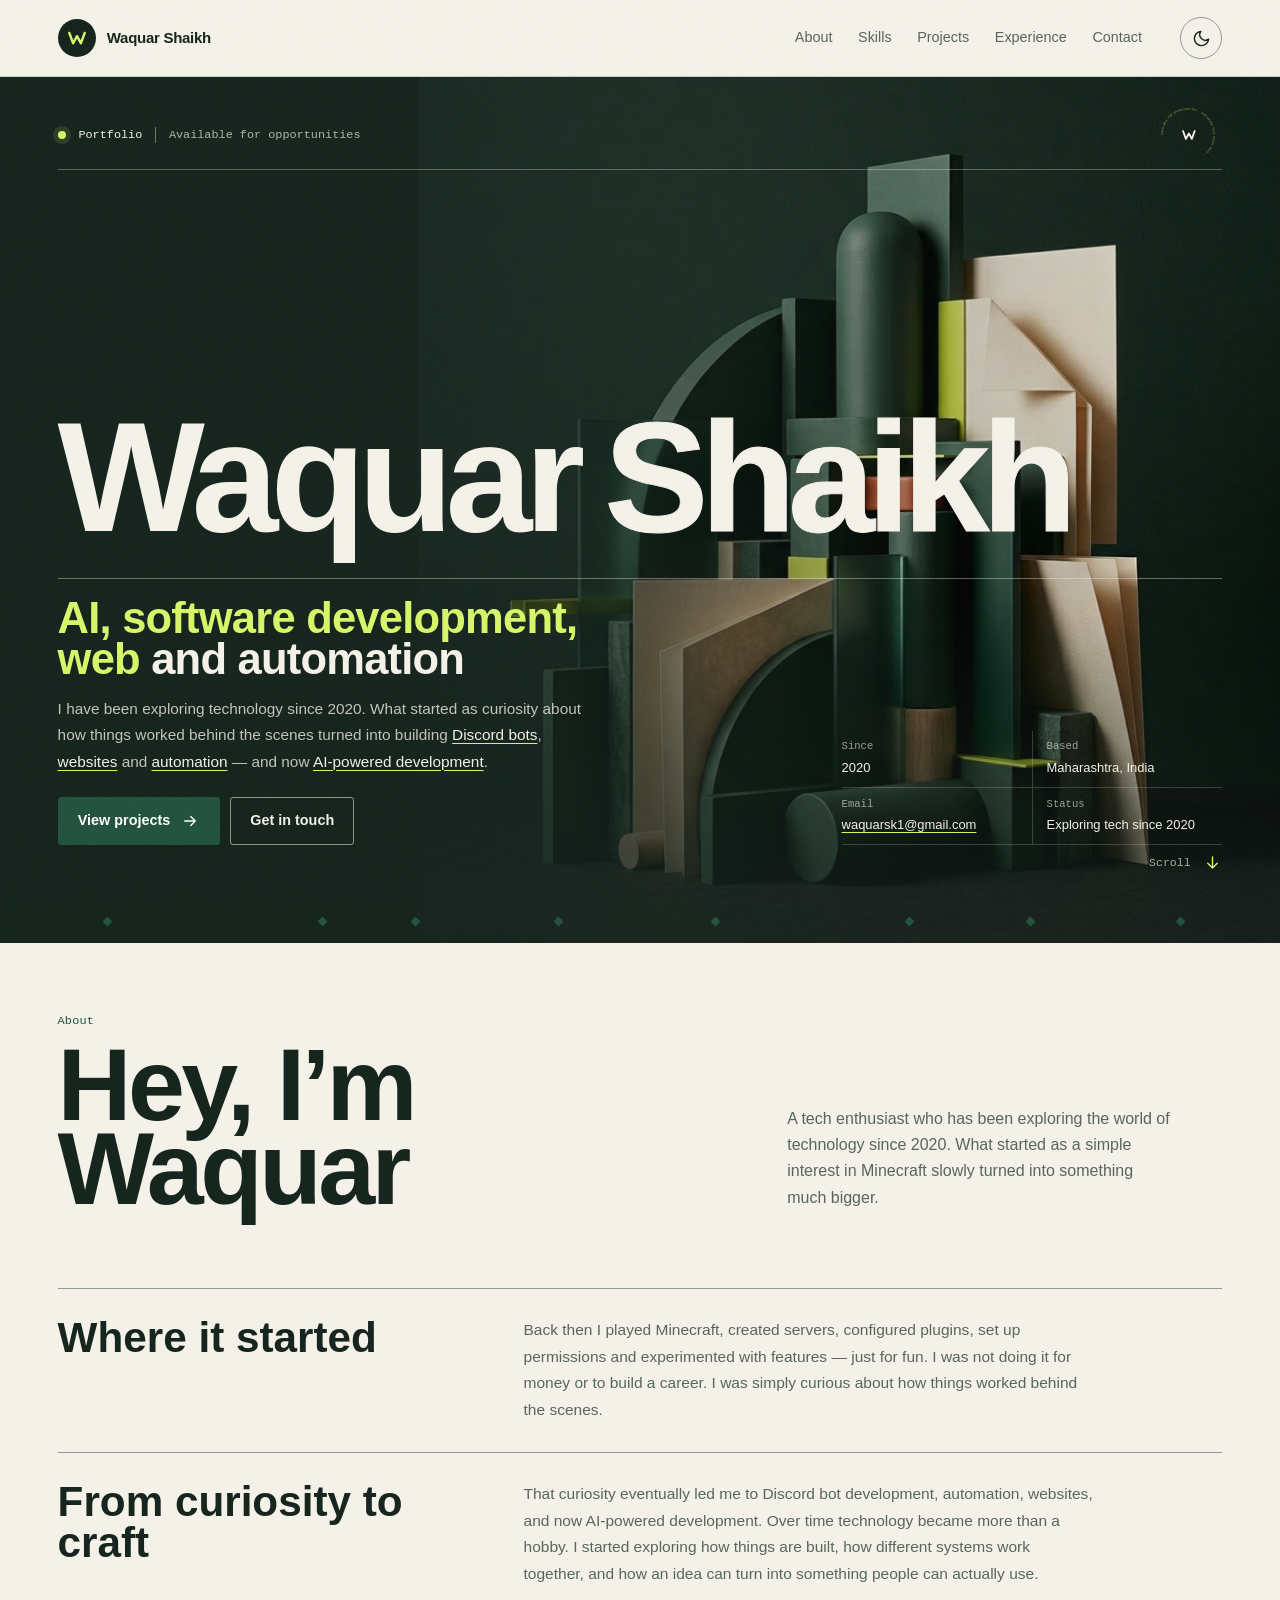
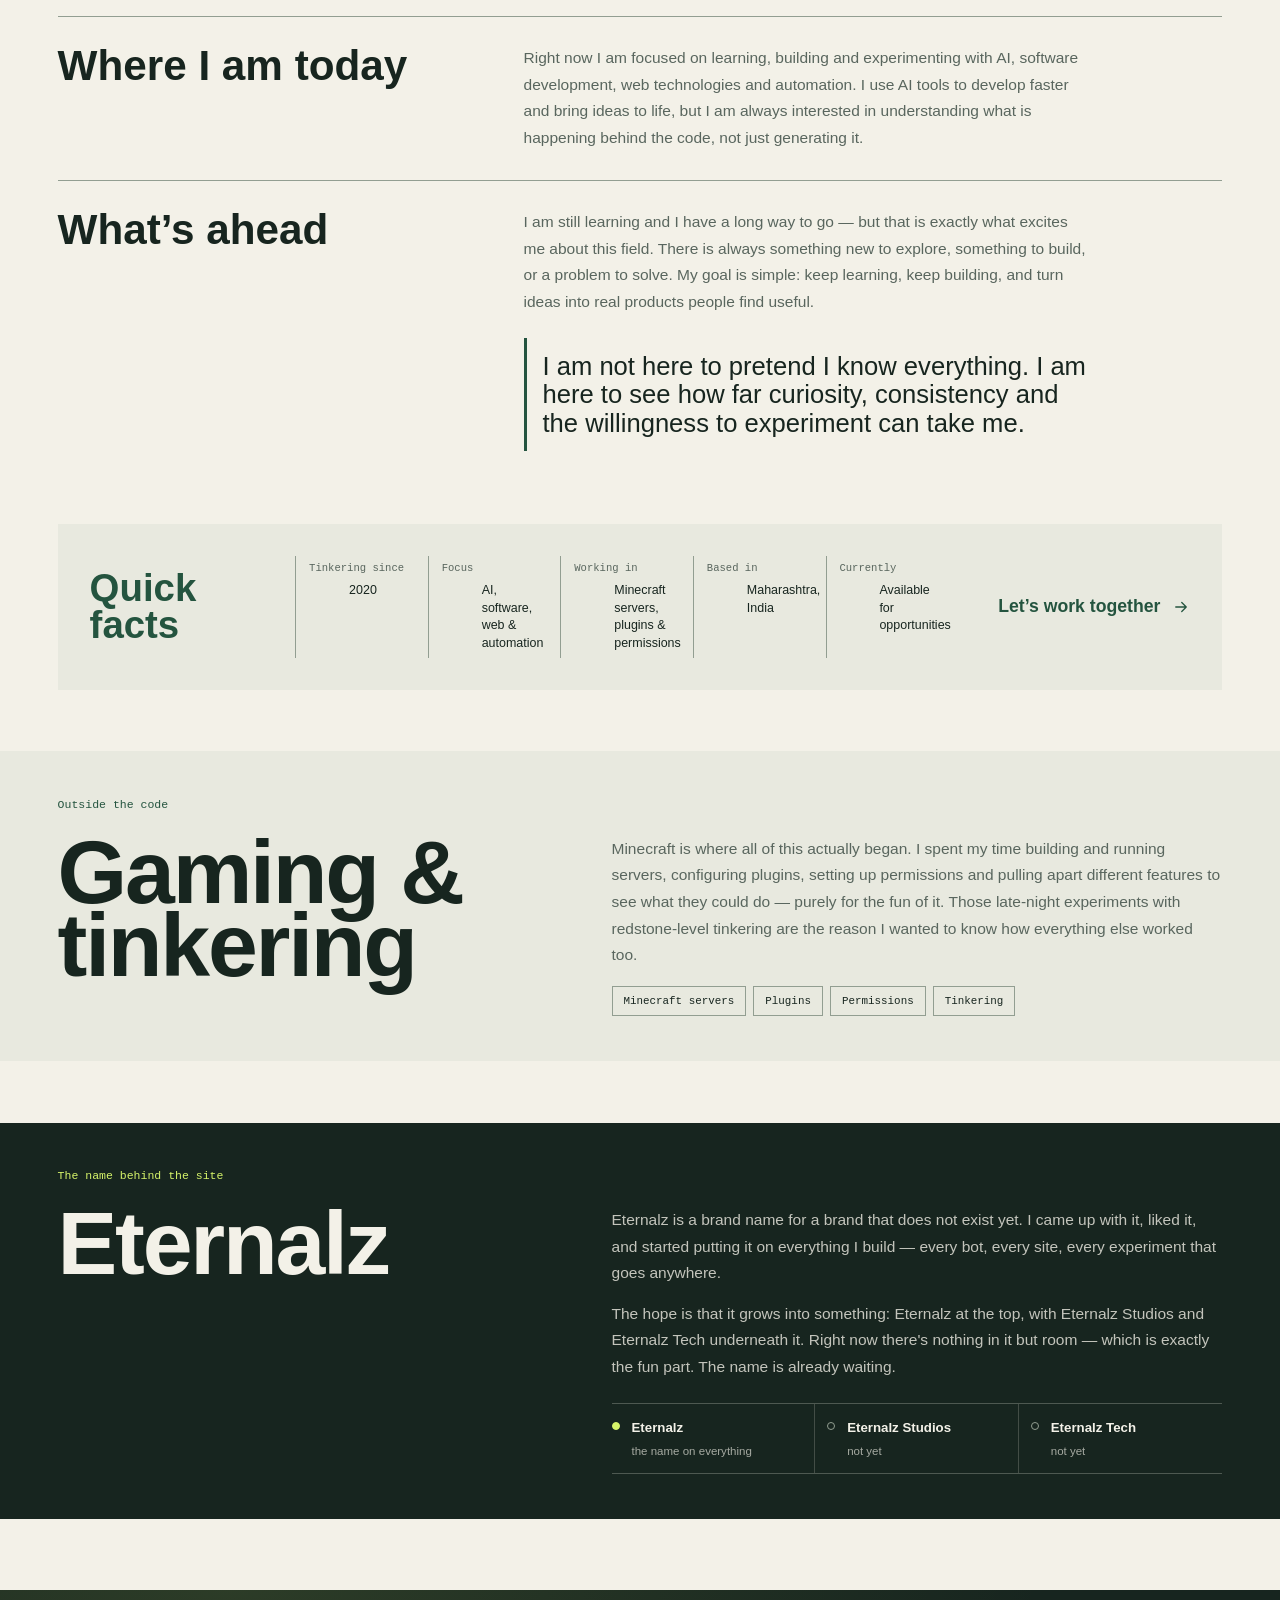
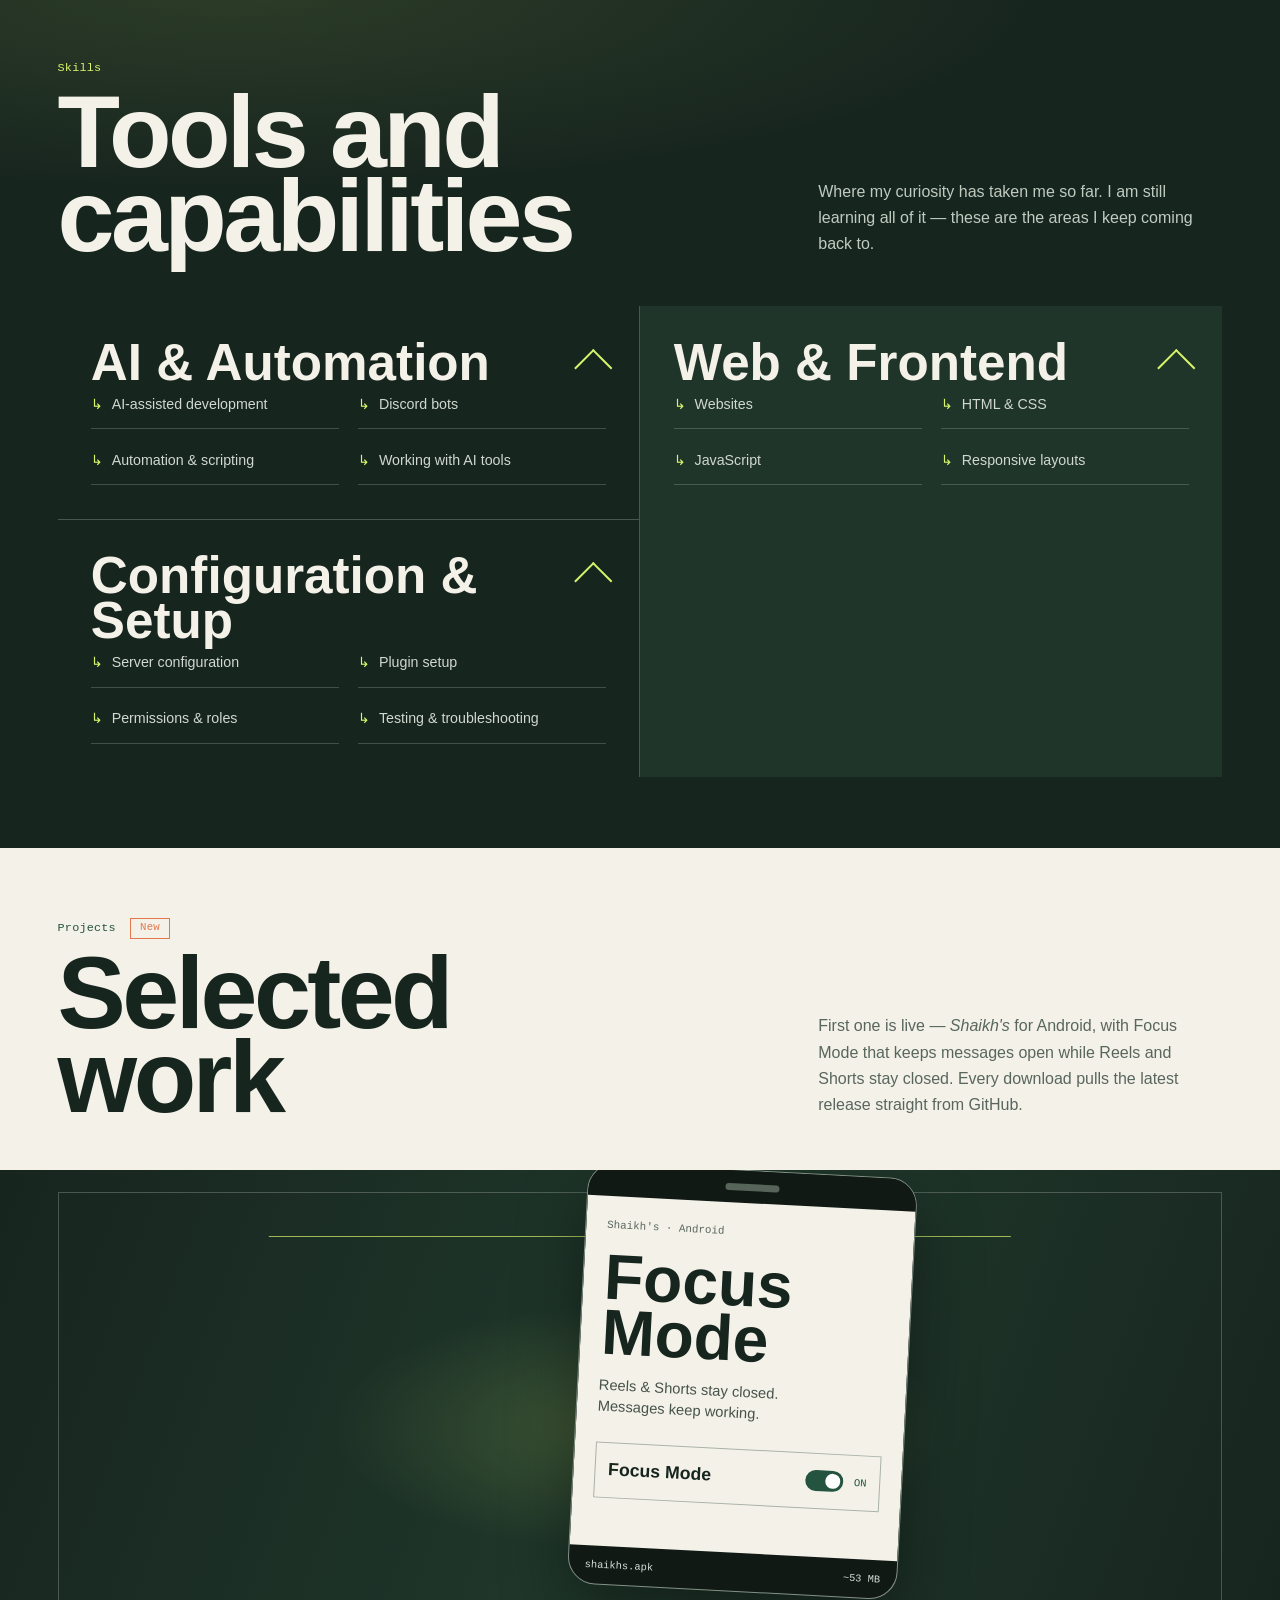
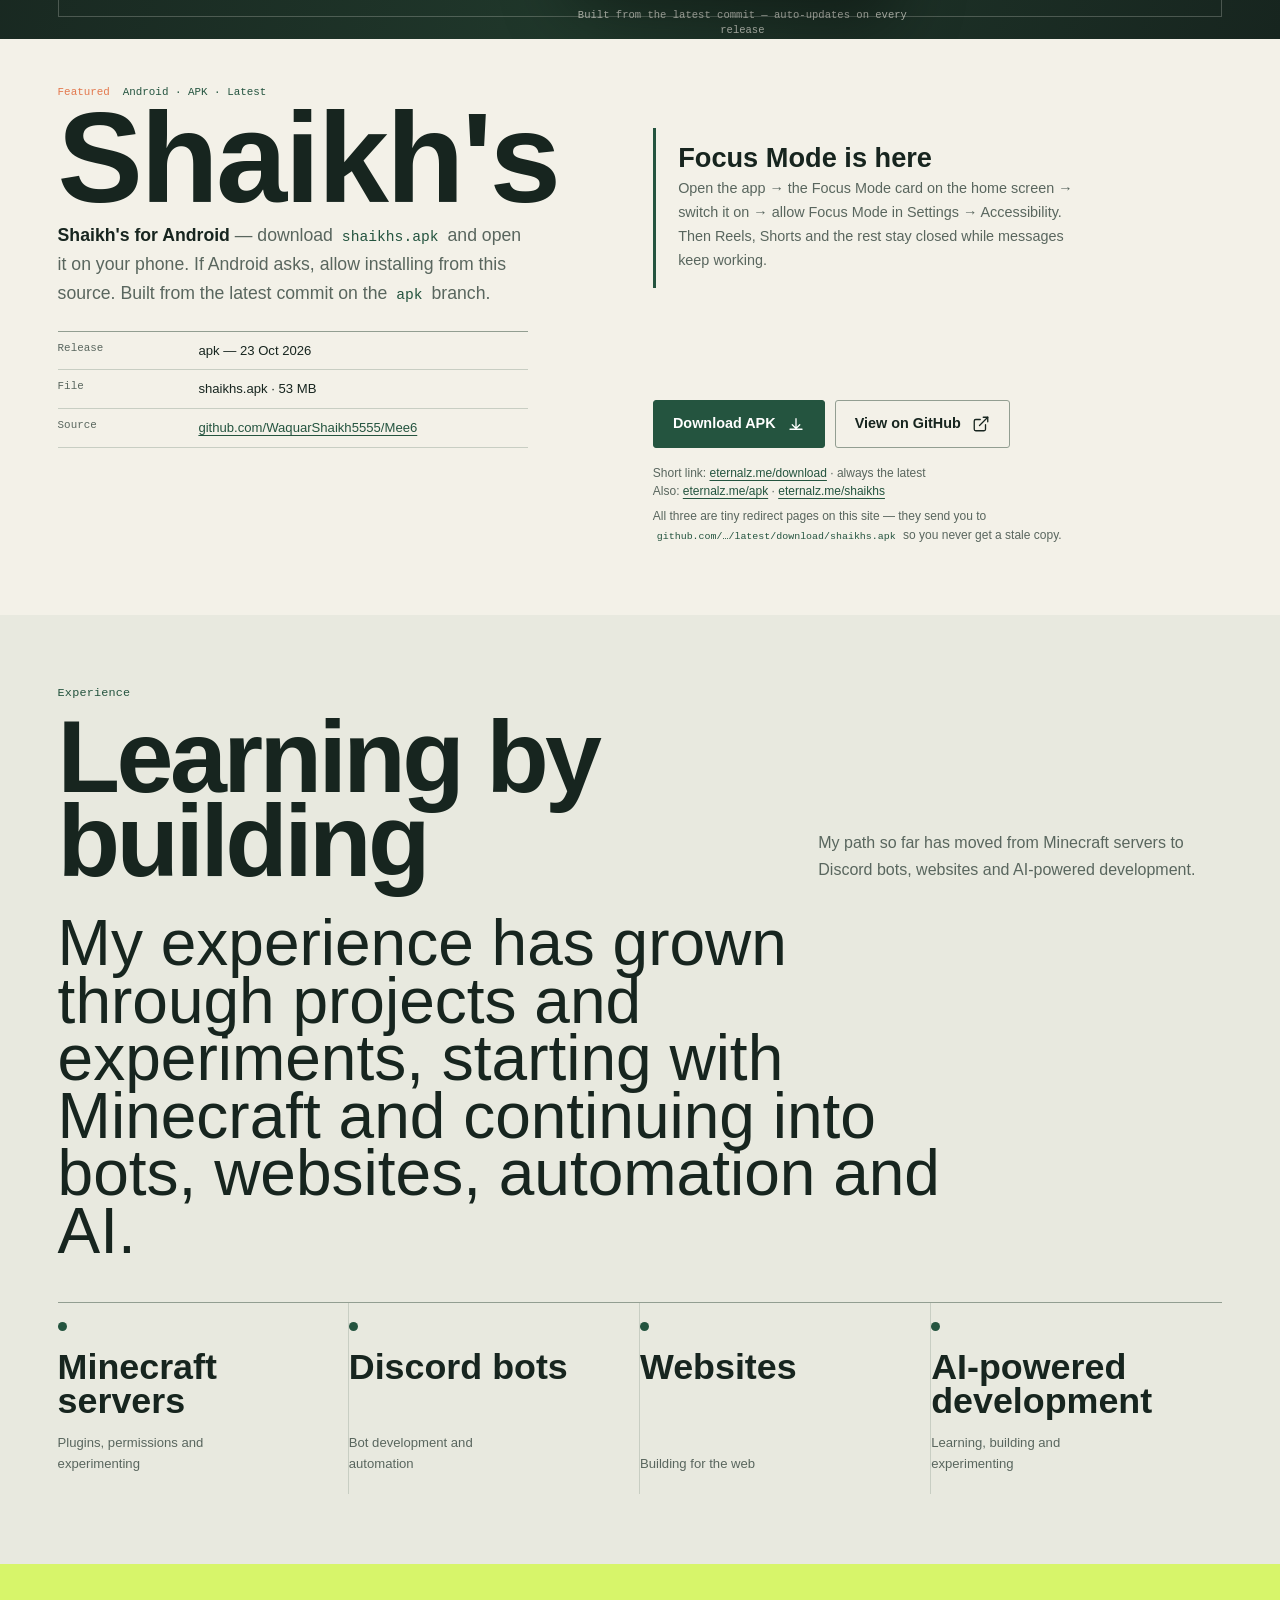
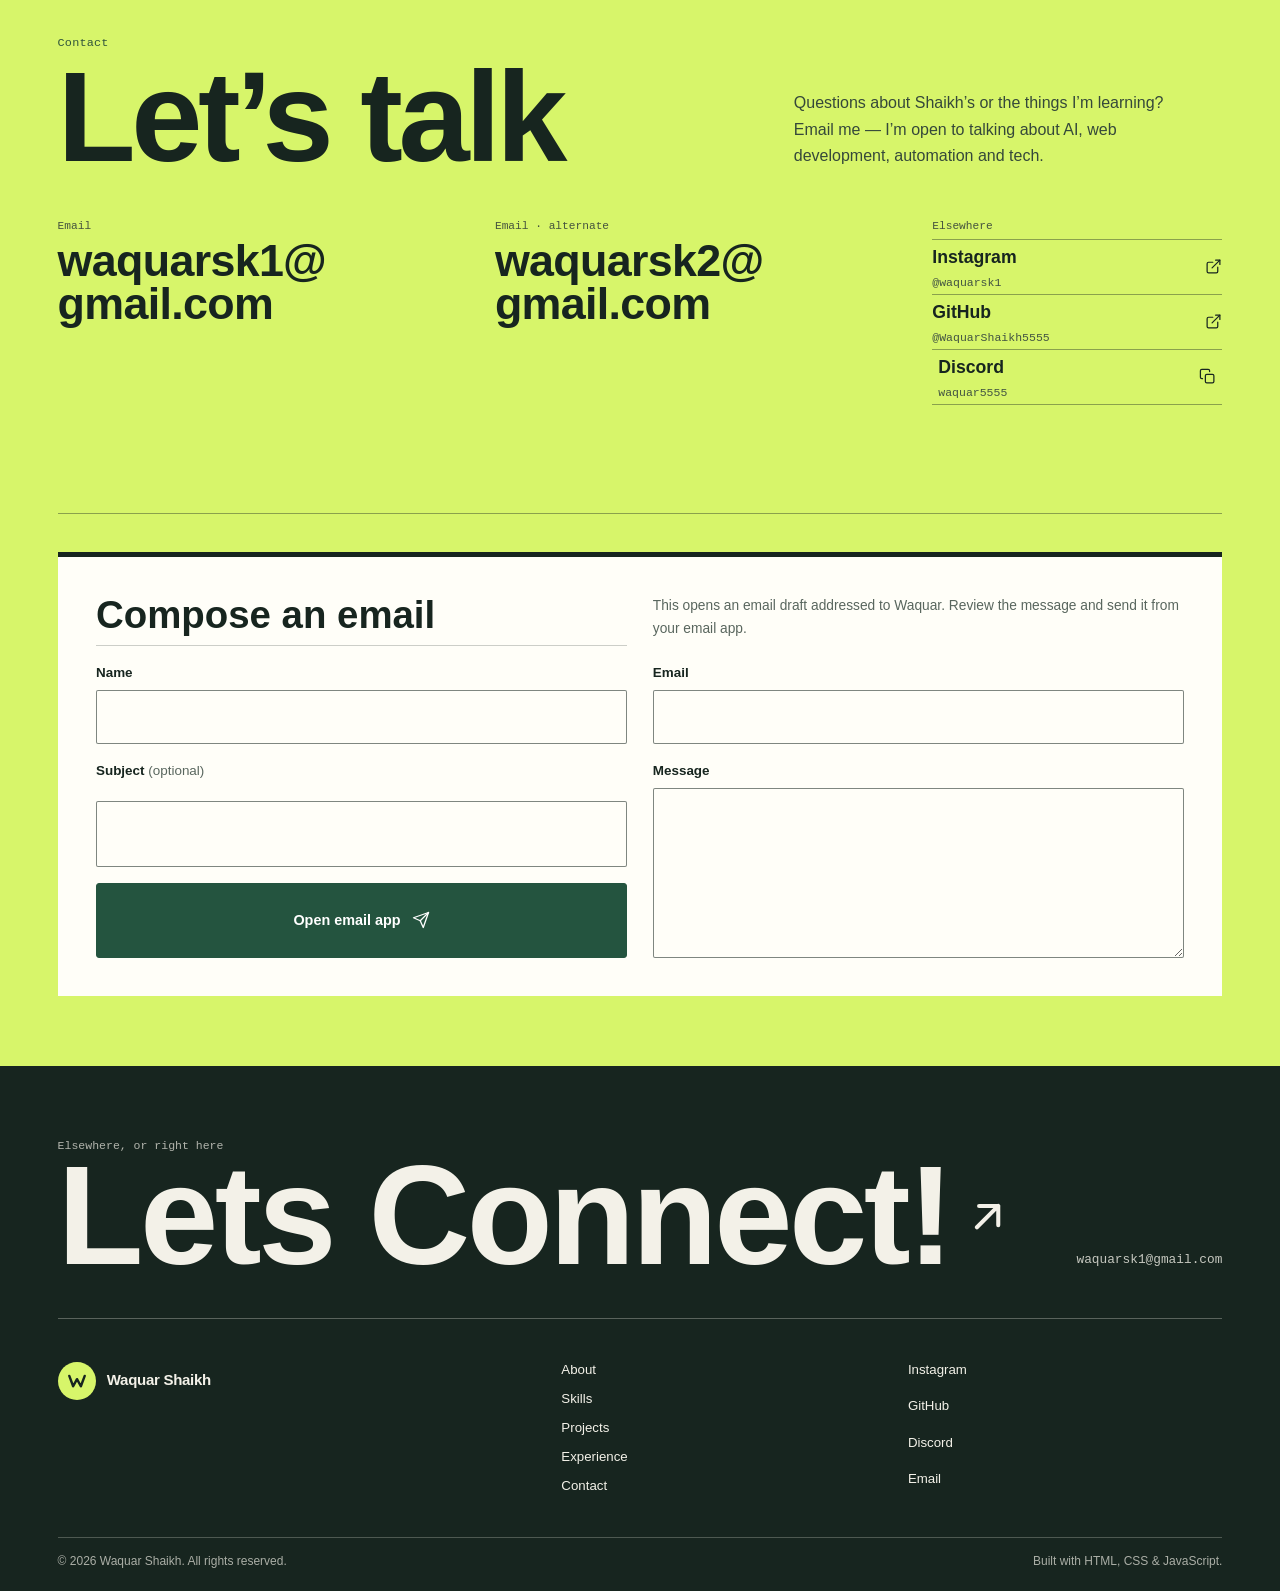
==== commit e50c8239: "Redesign portfolio and update Focus Mode naming Co-authored-by: arena-agent <297053741+arena-agent@u" ====
--- a/index.html
+++ b/index.html
@@ -1,10 +1,3 @@
-<!--
-THESIS: A portfolio for a builder should feel like an explorable world, not a conventional agency landing page.
-OWN-WORLD: Obsidian, moss, sandstone, redstone orange and signal green; block-like geometry, map grids and server-console panels.
-STORY: Follow Waquar's unchanged story from Minecraft tinkering to bots, websites, automation and a live Android project.
-FIRST VIEWPORT: Oversized two-line name and existing introduction on the left; a framed player-inventory column of existing facts on the right, over a custom coordinate-grid terrain.
-FORM: A Minecraft-era world-builder's atlas reimagined as a living portfolio; every route, control and section uses its map-and-console grammar.
--->
 <!DOCTYPE html>
 <html lang="en">
 <head>
@@ -29,7 +22,7 @@
   <title>Waquar Shaikh — Website Development, App Development &amp; AI Automation</title>
   <meta name="description" content="Waquar Shaikh explores website development, app development and AI automation — learning, building and experimenting with technology since 2020.">
   <meta name="author" content="Waquar Shaikh">
-  <meta name="theme-color" content="#0b1112">
+  <meta name="theme-color" content="#f2f0e9">
   <link rel="canonical" href="https://eternalz.me/">
 
   <!-- ======================= Open Graph / social ======================= -->
@@ -60,10 +53,10 @@
   <link rel="preconnect" href="https://fonts.googleapis.com">
   <link rel="preconnect" href="https://fonts.gstatic.com" crossorigin>
   <link rel="stylesheet"
-        href="https://fonts.googleapis.com/css2?family=Chakra+Petch:wght@400;500;600;700&family=IBM+Plex+Sans:wght@400;500;600;700&family=IBM+Plex+Mono:wght@400;500;600&display=swap">
-
-  <link rel="stylesheet" href="css/style.css">
-  <link rel="stylesheet" href="css/redesign.css">
+        href="https://fonts.googleapis.com/css2?family=Barlow+Condensed:wght@500;600;700;800&amp;family=IBM+Plex+Mono:wght@400;500&amp;family=IBM+Plex+Sans:wght@400;500;600;700&amp;display=swap">
+
+  <link rel="stylesheet" href="css/style.css?v=workbench-reframe-1">
+  <link rel="stylesheet" href="css/folio.css?v=folio-rebuild-1">
   <script src="js/theme-init.js"></script>
 
   <!-- ======================= Structured data ======================= -->
@@ -148,7 +141,7 @@
          HERO
          ========================================================================= -->
     <section class="hero" id="top" aria-labelledby="hero-title">
-      <!-- Cursor-reactive light and a technical dot grid -->
+      <!-- Decorative layer kept outside the accessibility tree. -->
       <div class="hero__field" aria-hidden="true">
         <span class="hero__spot" id="hero-spot"></span>
         <span class="hero__grid"></span>
@@ -162,8 +155,7 @@
             <span class="hero__avail">Available for opportunities</span>
           </p>
 
-          <!-- Rotating seal: two facts that are already on the page, spun into a
-               badge. Decorative, so it is hidden from assistive tech. -->
+          <!-- Decorative mark; its repeated wording is hidden from assistive tech. -->
           <div class="seal" aria-hidden="true">
             <svg class="seal__ring" viewBox="0 0 200 200" focusable="false">
               <defs>
@@ -205,13 +197,13 @@
             </p>
 
             <div class="hero__actions">
-              <a class="btn btn--solid" href="#projects" data-magnetic>
+              <a class="btn btn--solid" href="#projects">
                 <span class="btn__label">View projects</span>
                 <svg class="btn__icon" viewBox="0 0 24 24" aria-hidden="true" focusable="false">
                   <use href="#icon-arrow-right"></use>
                 </svg>
               </a>
-              <a class="btn btn--ghost" href="#contact" data-magnetic>
+              <a class="btn btn--ghost" href="#contact">
                 <span class="btn__label">Get in touch</span>
               </a>
             </div>
@@ -257,8 +249,9 @@
          ========================================================================= -->
     <section class="section section--about" id="about" aria-labelledby="about-title">
       <div class="container">
-        <header class="section__head" data-reveal>
-          <p class="section__label">About</p>
+        <header class="section__head">
+          <span class="section__ghost" aria-hidden="true">01</span>
+          <p class="section__label"><span class="section__num">01</span> About</p>
           <h2 class="section__title" id="about-title">Hey, I&rsquo;m Waquar</h2>
           <p class="section__intro">
             A tech enthusiast who has been exploring the world of technology since 2020.
@@ -270,7 +263,7 @@
 
         <div class="about__grid">
           <div class="about__body">
-            <article class="about__block" data-reveal>
+            <article class="about__block">
               <h3 class="about__block-title"><span class="about__idx">A</span>Where it started</h3>
               <p>
                 Back then I played Minecraft, created servers, configured plugins, set up
@@ -280,7 +273,7 @@
               </p>
             </article>
 
-            <article class="about__block" data-reveal>
+            <article class="about__block">
               <h3 class="about__block-title"><span class="about__idx">B</span>From curiosity to craft</h3>
               <p>
                 That curiosity eventually led me to Discord bot development, automation,
@@ -291,7 +284,7 @@
               </p>
             </article>
 
-            <article class="about__block" data-reveal>
+            <article class="about__block">
               <h3 class="about__block-title"><span class="about__idx">C</span>Where I am today</h3>
               <p>
                 Right now I am focused on learning, building and experimenting with AI,
@@ -301,7 +294,7 @@
               </p>
             </article>
 
-            <article class="about__block" data-reveal>
+            <article class="about__block">
               <h3 class="about__block-title"><span class="about__idx">D</span>What&rsquo;s ahead</h3>
               <p>
                 I am still learning and I have a long way to go &mdash; but that is exactly
@@ -316,7 +309,7 @@
             </article>
           </div>
 
-          <aside class="about__aside" data-reveal aria-label="Quick facts">
+          <aside class="about__aside" aria-label="Quick facts">
             <h3 class="aside__title">Quick facts</h3>
             <dl class="facts">
               <div class="facts__row">
@@ -340,7 +333,7 @@
                 <dd class="facts__value">Available for opportunities</dd>
               </div>
             </dl>
-            <a class="link-arrow" href="#contact" data-magnetic>
+            <a class="link-arrow" href="#contact">
               <span>Let&rsquo;s work together</span>
               <svg class="link-arrow__icon" viewBox="0 0 24 24" aria-hidden="true" focusable="false">
                 <use href="#icon-arrow-right"></use>
@@ -350,7 +343,7 @@
         </div>
 
         <!-- The gaming side of the story, kept separate from the developer one -->
-        <article class="gaming" data-reveal>
+        <article class="gaming">
           <p class="gaming__label">Outside the code</p>
           <div class="gaming__grid">
             <h3 class="gaming__title">Gaming &amp; tinkering</h3>
@@ -372,7 +365,7 @@
           </div>
         </article>
 
-        <article class="eternalz" data-reveal>
+        <article class="eternalz">
           <p class="eternalz__label">The name behind the site</p>
           <div class="eternalz__grid">
             <h3 class="eternalz__title">Eternalz</h3>
@@ -416,8 +409,9 @@
          ========================================================================= -->
     <section class="section section--ink" id="skills" aria-labelledby="skills-title">
       <div class="container">
-        <header class="section__head" data-reveal>
-          <p class="section__label">Skills</p>
+        <header class="section__head">
+          <span class="section__ghost" aria-hidden="true">02</span>
+          <p class="section__label"><span class="section__num">02</span> Skills</p>
           <h2 class="section__title" id="skills-title">Tools and capabilities</h2>
           <p class="section__intro">
             Where my curiosity has taken me so far. I am still learning all of it &mdash;
@@ -426,11 +420,11 @@
           <span class="section__rule" aria-hidden="true"></span>
         </header>
 
-        <!-- Hover or tap a panel: it inverts, and the list steps in. -->
+        <!-- Native skill disclosures: all details start visible and can be folded away. -->
         <div class="skills">
-          <article class="skill" data-reveal tabindex="0">
+          <details class="skill" open>
             <span class="skill__num" aria-hidden="true">01</span>
-            <h3 class="skill__title">AI &amp; Automation</h3>
+            <summary class="skill__title">AI &amp; Automation</summary>
             <ul class="skill__list">
               <li>AI-assisted development</li>
               <li>Discord bots</li>
@@ -438,11 +432,11 @@
               <li>Working with AI tools</li>
             </ul>
             <span class="skill__glow" aria-hidden="true"></span>
-          </article>
-
-          <article class="skill" data-reveal tabindex="0">
+          </details>
+
+          <details class="skill" open>
             <span class="skill__num" aria-hidden="true">02</span>
-            <h3 class="skill__title">Web &amp; Frontend</h3>
+            <summary class="skill__title">Web &amp; Frontend</summary>
             <ul class="skill__list">
               <li>Websites</li>
               <li>HTML &amp; CSS</li>
@@ -450,11 +444,11 @@
               <li>Responsive layouts</li>
             </ul>
             <span class="skill__glow" aria-hidden="true"></span>
-          </article>
-
-          <article class="skill" data-reveal tabindex="0">
+          </details>
+
+          <details class="skill" open>
             <span class="skill__num" aria-hidden="true">03</span>
-            <h3 class="skill__title">Configuration &amp; Setup</h3>
+            <summary class="skill__title">Configuration &amp; Setup</summary>
             <ul class="skill__list">
               <li>Server configuration</li>
               <li>Plugin setup</li>
@@ -462,7 +456,7 @@
               <li>Testing &amp; troubleshooting</li>
             </ul>
             <span class="skill__glow" aria-hidden="true"></span>
-          </article>
+          </details>
         </div>
       </div>
     </section>
@@ -472,9 +466,10 @@
          ========================================================================= -->
     <section class="section section--projects" id="projects" aria-labelledby="projects-title">
       <div class="container">
-        <header class="section__head" data-reveal>
+        <header class="section__head">
+          <span class="section__ghost" aria-hidden="true">03</span>
           <p class="section__label">
-            Projects
+            <span class="section__num">03</span> Projects
             <span class="stamp stamp--sm">New</span>
           </p>
           <h2 class="section__title" id="projects-title">Selected work</h2>
@@ -487,7 +482,7 @@
         </header>
 
         <!-- Featured project: Shaikh's — Android app. The first real entry on the wall. -->
-        <article class="feature" data-reveal>
+        <article class="feature">
           <div class="feature__visual" aria-hidden="true">
             <span class="feature__glow"></span>
             <div class="feature__phone-wrap">
@@ -548,11 +543,11 @@
             </dl>
 
             <div class="feature__actions">
-              <a class="btn btn--solid" href="https://github.com/WaquarShaikh5555/Mee6/releases/latest/download/shaikhs.apk" data-magnetic>
+              <a class="btn btn--solid" href="https://github.com/WaquarShaikh5555/Mee6/releases/latest/download/shaikhs.apk">
                 <span class="btn__label">Download APK</span>
                 <svg class="btn__icon" viewBox="0 0 24 24" aria-hidden="true" focusable="false"><use href="#icon-download"></use></svg>
               </a>
-              <a class="btn btn--ghost" href="https://github.com/WaquarShaikh5555/Mee6/releases/tag/apk" target="_blank" rel="noopener noreferrer" data-magnetic>
+              <a class="btn btn--ghost" href="https://github.com/WaquarShaikh5555/Mee6/releases/tag/apk" target="_blank" rel="noopener noreferrer">
                 <span class="btn__label">View on GitHub</span>
                 <svg class="btn__icon" viewBox="0 0 24 24" aria-hidden="true" focusable="false"><use href="#icon-external"></use></svg>
               </a>
@@ -579,8 +574,9 @@
          ========================================================================= -->
     <section class="section section--ember" id="experience" aria-labelledby="experience-title">
       <div class="container">
-        <header class="section__head" data-reveal>
-          <p class="section__label">Experience</p>
+        <header class="section__head">
+          <span class="section__ghost" aria-hidden="true">04</span>
+          <p class="section__label"><span class="section__num">04</span> Experience</p>
           <h2 class="section__title" id="experience-title">Learning by building</h2>
           <p class="section__intro">
             My path so far has moved from Minecraft servers to Discord bots, websites and
@@ -588,7 +584,7 @@
           </p>
         </header>
 
-        <div class="await" data-reveal>
+        <div class="await">
           <p class="await__line">
             My experience has grown through projects and experiments, starting with
             Minecraft and continuing into bots, websites, automation and AI.
@@ -624,8 +620,9 @@
          ========================================================================= -->
     <section class="section section--contact" id="contact" aria-labelledby="contact-title">
       <div class="container">
-        <header class="section__head" data-reveal>
-          <p class="section__label">Contact</p>
+        <header class="section__head">
+          <span class="section__ghost" aria-hidden="true">05</span>
+          <p class="section__label"><span class="section__num">05</span> Contact</p>
           <h2 class="section__title" id="contact-title">Let&rsquo;s talk</h2>
           <p class="section__intro">
             Questions about Shaikh&rsquo;s or the things I&rsquo;m learning? Email me &mdash;
@@ -635,7 +632,7 @@
         </header>
 
         <div class="contact__grid">
-          <div class="contact__details" data-reveal>
+          <div class="contact__details">
             <div class="contact__group">
               <p class="contact__label">Email</p>
               <a class="contact__email" href="mailto:waquarsk1@gmail.com"><span>waquarsk1@<wbr>gmail.com</span></a>
@@ -690,7 +687,7 @@
             <p class="copy-status" id="copy-status" role="status" aria-live="polite"></p>
           </div>
 
-          <form class="contact-form" id="contact-form" data-reveal
+          <form class="contact-form" id="contact-form"
                 action="mailto:waquarsk1@gmail.com" method="get">
             <p class="form__title">Compose an email</p>
             <p class="form__note">This opens an email draft addressed to Waquar. Review the message and send it from your email app.</p>
@@ -727,7 +724,7 @@
               </p>
             </div>
 
-            <button class="btn btn--solid btn--block" id="submit-button" type="submit" data-magnetic>
+            <button class="btn btn--solid btn--block" id="submit-button" type="submit">
               <span class="button__label">Open email app</span>
               <svg class="btn__icon" viewBox="0 0 24 24" aria-hidden="true" focusable="false">
                 <use href="#icon-send"></use>
--- a/css/style.css
+++ b/css/style.css
@@ -1,2108 +1,518 @@
-/* ==========================================================================
-   Waquar Shaikh — portfolio
-   --------------------------------------------------------------------------
-   Art direction: "Signal & Grain".
-
-   A creative technologist's page built like a printed object: warm bone paper
-   and deep ink, one hot ember accent, an acid highlight used only as a spark,
-   a film-grain texture over everything, and motion that responds to the
-   pointer and to scroll. Type is the loudest thing on the page; colour is the
-   second loudest.
-
-   --------------------------------------------------------------------------
-   Contents
-     01. Tokens
-     02. Themes (ink / light)
-     03. Reset & base
-     04. Texture & depth
-     05. Accessibility
-     06. Type
-     07. Layout primitives
-     08. Controls
-     09. Header & navigation
-     10. Hero
-     11. Marquee
-     12. About
-     13. Skills (inverting band)
-     14. Projects (featured work)
-     15. Experience (ember band)
-     16. Contact & form
-     17. Footer
-     18. Back to top & progress
-     19. Reveal & parallax
-     20. Responsive
-     21. Motion preferences
-     22. Print
-   ========================================================================== */
-
-/* ==========================================================================
-   01. TOKENS
-   ========================================================================== */
+/* Eternalz portfolio — rebuilt as a personal workbench, not a template.
+   The markup and all visible copy remain locked; this file changes composition. */
+
 :root {
-  /* --- Raw palette ------------------------------------------------------ */
-  --bone: #efe9dc;
-  --bone-deep: #e5decc;
-  --bone-card: #f7f3ea;
-  --ink: #15140f;
-  --ink-soft: #1d1c15;
-  --ember: #f04e23;
-  --ember-bright: #ff6b3d;
-  --ember-text: #ae3510;
-  --acid: #d4f04a;
-
-  /* --- Semantic (light / bone theme is the base) ------------------------ */
-  --bg: var(--bone);
-  --bg-deep: var(--bone-deep);
-  --card: var(--bone-card);
-  --fg: var(--ink);
-  --muted: #665f53;
-  --quiet: #665f53;
-  --line: rgba(21, 20, 15, 0.14);
-  --line-strong: rgba(21, 20, 15, 0.28);
-  --accent: var(--ember);
-  --accent-text: var(--ember-text);
-  --accent-soft: rgba(240, 78, 35, 0.14);
-  --ghost-line: rgba(21, 20, 15, 0.16);
-
-  /* Inverted band: deep ink with bone type. Reverses in the ink theme. */
-  --band-bg: var(--ink);
-  --band-fg: var(--bone);
-  --band-muted: rgba(239, 233, 220, 0.64);
-  --band-line: rgba(239, 233, 220, 0.18);
-  --band-accent: var(--ember-bright);
-  --band-invert-bg: var(--ember);
-  --band-invert-fg: var(--ink);
-
-  /* Footer slab (always deep) */
-  --slab-bg: #100f0b;
-  --slab-fg: var(--bone);
-  --slab-muted: rgba(239, 233, 220, 0.6);
-  --slab-line: rgba(239, 233, 220, 0.16);
-
-  /* Controls */
-  --ctl-bg: var(--ink);
-  --ctl-fg: var(--bone);
-  --ctl-hover-bg: var(--ember);
-  --ctl-hover-fg: var(--ink);
-  --field-bg: var(--bone-card);
-  --field-line: #8d8574;
-
-  --header-bg: rgba(239, 233, 220, 0.86);
-  --header-h: 68px;
-  --focus-ring: var(--ember-text);
-
-  /* --- Type ------------------------------------------------------------- */
-  --font-sans: "Geist", ui-sans-serif, system-ui, -apple-system, "Segoe UI", Roboto, Helvetica, Arial, sans-serif;
-  --font-mono: "Geist Mono", ui-monospace, SFMono-Regular, Menlo, Consolas, monospace;
-  --font-serif: "Instrument Serif", ui-serif, Georgia, "Times New Roman", serif;
-
-  --fs-display: clamp(2.75rem, 1rem + 11vw, 9.5rem);
-  --fs-h2: clamp(2rem, 1.1rem + 3.6vw, 4.25rem);
-  --fs-h3: clamp(1.25rem, 1.05rem + 0.9vw, 1.875rem);
-  --fs-lead: clamp(1.0625rem, 1rem + 0.5vw, 1.3125rem);
-  --fs-body: clamp(1rem, 0.96rem + 0.2vw, 1.0625rem);
-  --fs-small: 0.9375rem;
-  --fs-micro: 0.75rem;
-
-  --lh-display: 0.86;
-  --lh-body: 1.62;
-  --ls-display: -0.045em;
-  --ls-label: 0.16em;
-
-  /* --- Space ------------------------------------------------------------ */
-  --s-1: 0.25rem;  --s-2: 0.5rem;  --s-3: 1rem;   --s-4: 1.5rem;
-  --s-5: 2rem;     --s-6: 3rem;    --s-7: 4.5rem; --s-8: 6rem;  --s-9: 8rem;
-
-  /* --- Layout ----------------------------------------------------------- */
-  --page: 1240px;
-  --gutter: clamp(1.25rem, 4.5vw, 3.5rem);
-  --section-y: clamp(4.5rem, 10vw, 9rem);
-
-  --r-1: 2px;  --r-2: 4px;  --r-3: 10px;  --r-4: 18px;
-
-  /* --- Motion ----------------------------------------------------------- */
-  --dur-fast: 130ms;
-  --dur: 200ms;
-  --dur-slow: 420ms;
-  --ease: cubic-bezier(0.22, 0.61, 0.36, 1);
-  --ease-out: cubic-bezier(0.16, 1, 0.3, 1);
-}
-
-/* ==========================================================================
-   02. THEMES
-   --------------------------------------------------------------------------
-   Both themes are fully art-directed rather than one being a washed-out echo
-   of the other: the ink theme inverts the skills band to bone on black, so the
-   page keeps its loud/quiet rhythm whichever theme you land in.
-   ========================================================================== */
+  color-scheme: light;
+  --paper: #f3f1e8;
+  --paper-2: #e8e9df;
+  --surface: #fffef8;
+  --ink: #17251f;
+  --muted: #59665e;
+  --line: #c8cec3;
+  --line-strong: #929e91;
+  --blue: #24543f;
+  --blue-deep: #173a2c;
+  --signal: #d7f56a;
+  --red: #e3784d;
+  --dark: #17251f;
+  --dark-2: #22352c;
+  --contact: #d7f56a;
+  --contact-ink: #17251f;
+  --footer-bg: #17251f;
+  --footer-fg: #f3f1e8;
+  --focus: #e3784d;
+  --button-bg: #24543f;
+  --button-hover: #173a2c;
+  --field-bg: #fffef8;
+  --form-muted: #59665e;
+  --font-display: "Barlow Condensed", Impact, sans-serif;
+  --font-body: "IBM Plex Sans", Arial, sans-serif;
+  --font-mono: "IBM Plex Mono", ui-monospace, monospace;
+  --gutter: clamp(1.2rem, 5.2vw, 5.5rem);
+  --content: 1440px;
+  --header-h: 76px;
+  --section-y: clamp(5rem, 9vw, 9rem);
+  --ease: cubic-bezier(.2,.7,.2,1);
+  --fast: 180ms;
+  --shadow: 0 18px 54px rgb(20 38 28 / .14);
+}
+
+@media (prefers-color-scheme: dark) {
+  :root:not([data-theme="light"]) {
+    color-scheme: dark;
+    --paper: #101914; --paper-2: #19251d; --surface: #202d24; --ink: #f2f1e9;
+    --muted: #bac5b9; --line: #38483b; --line-strong: #728372; --blue: #b4d98b;
+    --blue-deep: #d7f56a; --signal: #d7f56a; --red: #ff9a72; --dark: #0d1510;
+    --dark-2: #17231a; --contact: #b5d957; --contact-ink: #17251f;
+    --footer-bg: #0d1510; --footer-fg: #f3f1e8; --focus: #d7f56a;
+    --button-bg: #b5d957; --button-hover: #d7f56a; --field-bg: #202d24; --form-muted: #bac5b9;
+  }
+}
 :root[data-theme="dark"] {
-  --bg: #0f0f0c;
-  --bg-deep: #191813;
-  --card: #1b1a14;
-  --fg: #f3efe6;
-  --muted: #a6a294;
-  --quiet: #a6a294;
-  --line: rgba(243, 239, 230, 0.16);
-  --line-strong: rgba(243, 239, 230, 0.32);
-  --accent: var(--ember-bright);
-  --accent-text: var(--ember-bright);
-  --accent-soft: rgba(255, 107, 61, 0.18);
-  --ghost-line: rgba(243, 239, 230, 0.14);
-
-  --band-bg: #f3efe6;
-  --band-fg: var(--ink);
-  --band-muted: rgba(21, 20, 15, 0.66);
-  --band-line: rgba(21, 20, 15, 0.16);
-  --band-accent: var(--ember-text);
-  --band-invert-bg: var(--ink);
-  --band-invert-fg: #f3efe6;
-
-  --slab-bg: #080806;
-  --slab-fg: #f3efe6;
-  --slab-muted: rgba(243, 239, 230, 0.6);
-  --slab-line: rgba(243, 239, 230, 0.16);
-
-  --ctl-bg: #f3efe6;
-  --ctl-fg: var(--ink);
-  --ctl-hover-bg: var(--ember-bright);
-  --ctl-hover-fg: var(--ink);
-  --field-bg: #1b1a14;
-  --field-line: #6e6f66;
-
-  --header-bg: rgba(15, 15, 12, 0.86);
-  --focus-ring: var(--ember-bright);
-
   color-scheme: dark;
-}
-
+  --paper: #101914; --paper-2: #19251d; --surface: #202d24; --ink: #f2f1e9;
+  --muted: #bac5b9; --line: #38483b; --line-strong: #728372; --blue: #b4d98b;
+  --blue-deep: #d7f56a; --signal: #d7f56a; --red: #ff9a72; --dark: #0d1510;
+  --dark-2: #17231a; --contact: #b5d957; --contact-ink: #17251f;
+  --footer-bg: #0d1510; --footer-fg: #f3f1e8; --focus: #d7f56a;
+  --button-bg: #b5d957; --button-hover: #d7f56a; --field-bg: #202d24; --form-muted: #bac5b9;
+}
+:root[data-theme="light"] {
+  color-scheme: light;
+  --paper: #f3f1e8; --paper-2: #e8e9df; --surface: #fffef8; --ink: #17251f;
+  --muted: #59665e; --line: #c8cec3; --line-strong: #929e91; --blue: #24543f;
+  --blue-deep: #173a2c; --signal: #d7f56a; --red: #e3784d; --dark: #17251f;
+  --dark-2: #22352c; --contact: #d7f56a; --contact-ink: #17251f;
+  --footer-bg: #17251f; --footer-fg: #f3f1e8; --focus: #e3784d;
+  --button-bg: #24543f; --button-hover: #173a2c; --field-bg: #fffef8; --form-muted: #59665e;
+}
+
+*, *::before, *::after { box-sizing: border-box; }
+html { min-width: 320px; scroll-behavior: smooth; scroll-padding-top: calc(var(--header-h) + 16px); -webkit-text-size-adjust: 100%; text-size-adjust: 100%; background: var(--paper); }
+body { min-width: 320px; margin: 0; background: var(--paper); color: var(--ink); font: 400 clamp(1rem, .96rem + .18vw, 1.12rem)/1.65 var(--font-body); font-synthesis: none; -webkit-font-smoothing: antialiased; }
+body.is-nav-open, html.is-nav-open { overflow: hidden; }
+::selection { background: var(--signal); color: #17251f; }
+h1,h2,h3,h4,p,ul,ol,dl,blockquote { margin: 0; }
+ul,ol { padding: 0; }
+li { list-style: none; }
+a { color: inherit; text-decoration: none; }
+button,input,textarea { font: inherit; }
+button { color: inherit; }
+img,svg { display: block; }
+:focus-visible { outline: 3px solid var(--focus); outline-offset: 4px; }
+[id] { scroll-margin-top: calc(var(--header-h) + 16px); }
+.container { width: min(var(--content), calc(100% - 2 * var(--gutter))); margin-inline: auto; }
+.icon-sprite { position: absolute; width: 0; height: 0; overflow: hidden; }
+.grain { position: fixed; z-index: 1300; inset: 0; pointer-events: none; opacity: .035; background-image: url("data:image/svg+xml,%3Csvg viewBox='0 0 180 180' xmlns='http://www.w3.org/2000/svg'%3E%3Cfilter id='n'%3E%3CfeTurbulence type='fractalNoise' baseFrequency='.84' numOctaves='3' stitchTiles='stitch'/%3E%3C/filter%3E%3Crect width='100%25' height='100%25' filter='url(%23n)' opacity='.25'/%3E%3C/svg%3E"); }
+.hero__field { display: block; position: absolute; inset: 0; overflow: hidden; pointer-events: none; }
+.skip-link { position: fixed; z-index: 2000; top: .6rem; left: .6rem; padding: .8rem 1rem; transform: translateY(-160%); background: var(--signal); color: #17251f; font-weight: 700; }
+.skip-link:focus { transform: translateY(0); }
+.progress { position: fixed; z-index: 1200; inset: 0 0 auto; height: 3px; pointer-events: none; }
+.progress__bar { display: block; width: 100%; height: 100%; transform: scaleX(0); transform-origin: left center; background: var(--red); }
+
+/* A quiet, fixed masthead; the first scroll position stays visually stable. */
+.site-header { position: sticky; z-index: 1100; top: 0; width: 100%; background: var(--paper); color: var(--ink); border-bottom: 1px solid var(--line); transition: background-color var(--fast) ease; }
+.site-header.is-stuck { box-shadow: 0 4px 18px rgb(17 35 24 / .07); }
+.site-header__inner { position: relative; display: grid; min-height: var(--header-h); grid-template-columns: 1fr auto auto; align-items: center; gap: clamp(1rem, 3vw, 3.5rem); }
+.brand { display: inline-flex; width: fit-content; min-height: 44px; align-items: center; gap: .7rem; font-size: .94rem; font-weight: 600; letter-spacing: -.02em; }
+.brand__mark { display: grid; width: 38px; height: 38px; flex: none; place-items: center; border-radius: 50%; background: var(--dark); color: var(--signal); transition: transform var(--fast) var(--ease); }
+.brand:hover .brand__mark { transform: rotate(-8deg); }
+.brand__mark svg { width: 26px; height: 26px; }
+.brand__name { white-space: nowrap; }
+.site-nav { position: relative; }
+.site-nav__list { display: flex; align-items: center; gap: clamp(.8rem, 2vw, 2rem); }
+.site-nav__link { position: relative; display: inline-flex; min-height: 44px; align-items: center; color: var(--muted); font-size: .9rem; font-weight: 500; transition: color var(--fast) ease; }
+.site-nav__link:hover,.site-nav__link[aria-current="true"] { color: var(--blue); }
+.site-nav__link::after { position: absolute; right: 0; bottom: 5px; left: 0; height: 2px; transform: scaleX(0); transform-origin: left; background: var(--blue); transition: transform var(--fast) ease; content: ""; }
+.site-nav__link:hover::after,.site-nav__link[aria-current="true"]::after { transform: scaleX(1); }
+.site-nav__indicator { display: none; }
+.site-header__actions { display: flex; align-items: center; gap: .5rem; }
+.icon-btn,.nav-toggle { display: grid; width: 42px; height: 42px; flex: none; place-items: center; border: 1px solid var(--line-strong); border-radius: 50%; background: transparent; color: var(--ink); cursor: pointer; transition: background-color var(--fast) ease,color var(--fast) ease,border-color var(--fast) ease; }
+.icon-btn:hover,.nav-toggle:hover { border-color: var(--dark); background: var(--dark); color: var(--signal); }
+.icon-btn__icon { width: 19px; height: 19px; }
+.icon-btn__icon--sun { display: none; }
+:root[data-theme="dark"] .icon-btn__icon--sun { display: block; }
+:root[data-theme="dark"] .icon-btn__icon--moon { display: none; }
+.nav-toggle { display: none; position: relative; z-index: 1200; border-radius: 0; }
+.nav-toggle__bars { position: relative; width: 18px; height: 14px; }
+.nav-toggle__bars i { position: absolute; left: 0; width: 18px; height: 2px; background: currentColor; transition: transform var(--fast) ease,top var(--fast) ease; }
+.nav-toggle__bars i:first-child { top: 3px; }
+.nav-toggle__bars i:last-child { top: 10px; }
+.nav-toggle[aria-expanded="true"] .nav-toggle__bars i:first-child { top: 7px; transform: rotate(45deg); }
+.nav-toggle[aria-expanded="true"] .nav-toggle__bars i:last-child { top: 7px; transform: rotate(-45deg); }
+
+/* Hero: a dark, stage-like nameplate with an independent facts column. */
+.hero { position: relative; isolation: isolate; overflow: clip; min-height: min(820px, calc(100svh - var(--header-h))); background: var(--dark); color: var(--footer-fg); }
+.hero::before { position: absolute; z-index: -1; inset: 0; background: radial-gradient(ellipse at 78% 22%, rgb(83 126 80 / .23), transparent 40%), linear-gradient(115deg, transparent 52%, rgb(215 245 106 / .035) 52%, transparent 52.2%), repeating-linear-gradient(0deg, transparent 0 79px, rgb(243 241 232 / .035) 80px), repeating-linear-gradient(90deg, transparent 0 79px, rgb(243 241 232 / .035) 80px); content: ""; }
+.hero__spot { position: absolute; top: -18rem; right: -12rem; width: min(68vw, 850px); aspect-ratio: 1; border: 1px solid rgb(215 245 106 / .12); border-radius: 50%; }
+.hero__spot::before,.hero__spot::after { position: absolute; inset: 12%; border: 1px solid rgb(215 245 106 / .09); border-radius: 50%; content: ""; }
+.hero__spot::after { inset: 28%; }
+.hero__grid { display: none; }
+.hero__inner { position: relative; display: grid; min-height: inherit; grid-template-columns: minmax(0, 1fr) minmax(260px, .58fr); grid-template-rows: auto 1fr auto; column-gap: clamp(2rem, 7vw, 8rem); padding-block: clamp(1.4rem, 3vw, 2.8rem) clamp(2rem, 4.4vw, 4rem); }
+.hero__top { display: flex; min-height: 62px; grid-column: 1 / -1; grid-row: 1; align-items: center; justify-content: space-between; border-bottom: 1px solid rgb(243 241 232 / .22); }
+.hero__eyebrow { display: flex; align-items: center; gap: .8rem; color: rgb(243 241 232 / .7); font: 400 .74rem/1.4 var(--font-mono); }
+.pulse { width: 8px; height: 8px; flex: none; border-radius: 50%; background: var(--signal); box-shadow: 0 0 0 5px rgb(215 245 106 / .12); }
+.hero__eyebrow-text { color: var(--footer-fg); font-weight: 500; }
+.hero__avail { padding-left: .8rem; border-left: 1px solid rgb(243 241 232 / .4); }
+.seal { position: relative; display: grid; width: 68px; aspect-ratio: 1; flex: none; place-items: center; color: var(--signal); }
+.seal__ring { position: absolute; inset: 0; width: 100%; height: 100%; fill: currentColor; opacity: .72; }
+.seal__text { font-family: var(--font-mono); font-size: 8px; letter-spacing: .4px; }
+.seal__mark { width: 29%; color: var(--footer-fg); }
+.hero__title { z-index: 1; display: grid; grid-column: 1; grid-row: 2; grid-template-columns: 1fr; align-self: center; padding-block: clamp(3rem, 7vw, 7rem) clamp(2rem, 4vw, 4rem); font: 600 clamp(8rem, 18.2vw, 17rem)/.69 var(--font-display); letter-spacing: -.045em; }
+.hero__row { display: block; grid-column: 1; grid-row: 1; white-space: nowrap; }
+.hero__row--out { display: flex; grid-column: 1; grid-row: 2; align-items: baseline; justify-self: start; margin-top: -.01em; }
+.hero__word { display: inline-block; }
+.hero__word--outline { color: var(--signal); -webkit-text-stroke: 1px var(--signal); }
+.hero__slash { display: none; }
+.hero__body { z-index: 2; display: grid; grid-column: 2; grid-row: 2 / 4; grid-template-columns: 1fr; align-self: center; gap: clamp(1.5rem, 3vw, 2.6rem); padding: 1.4rem 0 1.4rem clamp(1.25rem, 2.5vw, 2.5rem); border-top: 0; border-left: 1px solid rgb(243 241 232 / .27); }
+.hero__lead { max-width: 38rem; }
+.hero__subtitle { max-width: 16ch; margin-bottom: 1rem; color: var(--signal); font: 600 clamp(2.1rem, 3.2vw, 3.7rem)/.98 var(--font-display); letter-spacing: -.018em; }
+.hero__subtitle em { color: var(--footer-fg); font-style: normal; }
+.hero__lede { max-width: 42ch; color: rgb(243 241 232 / .78); font-size: .96rem; line-height: 1.7; }
+.tok { color: var(--footer-fg); text-decoration: underline; text-decoration-color: var(--signal); text-decoration-thickness: 1px; text-underline-offset: .22em; }
+.hero__actions { display: flex; flex-wrap: wrap; gap: .65rem; margin-top: 1.4rem; }
+.hero__facts { display: grid; grid-template-columns: repeat(2,minmax(0,1fr)); border-top: 1px solid rgb(243 241 232 / .28); }
+.hero__fact { display: grid; gap: .16rem; min-height: 62px; align-content: center; padding: .55rem .5rem .55rem 0; border-bottom: 1px solid rgb(243 241 232 / .2); }
+.hero__fact:nth-child(even) { padding-left: .85rem; border-left: 1px solid rgb(243 241 232 / .2); }
+.hero__fact-k { color: rgb(243 241 232 / .62); font: 400 .66rem/1.4 var(--font-mono); }
+.hero__fact-v { font-size: .81rem; font-weight: 500; overflow-wrap: anywhere; }
+.hero__fact-v a { text-decoration: underline; text-decoration-color: var(--signal); text-underline-offset: 3px; }
+.scroll-cue { display: inline-flex; width: fit-content; grid-column: 1; grid-row: 3; align-items: center; gap: .8rem; color: rgb(243 241 232 / .7); font: 400 .72rem/1.4 var(--font-mono); }
+.scroll-cue__icon { width: 19px; height: 19px; color: var(--signal); }
+.marquee { overflow: hidden; border-block: 1px solid var(--line); background: var(--signal); color: var(--ink); }
+.marquee__track { display: flex; width: max-content; min-height: 48px; align-items: center; padding-inline: var(--gutter); }
+.marquee__group { display: flex; align-items: center; gap: clamp(1rem, 2.5vw, 2.3rem); font: 500 .75rem/1.4 var(--font-mono); white-space: nowrap; }
+.marquee__group + .marquee__group { display: none; }
+.spark { width: 7px; height: 7px; flex: none; transform: rotate(45deg); background: var(--blue); }
+
+/* Each section uses its own editorial rhythm; there is no numbered chapter skin. */
+.section { position: relative; padding-block: var(--section-y); scroll-margin-top: calc(var(--header-h) + 1rem); }
+.section__head { display: grid; grid-template-columns: minmax(0, 1.1fr) minmax(260px, .65fr); column-gap: clamp(2rem, 6vw, 7rem); row-gap: .75rem; align-items: end; margin-bottom: clamp(3rem, 6vw, 5.5rem); }
+.section__label { grid-column: 1 / -1; grid-row: 1; color: var(--blue); font: 500 .74rem/1.5 var(--font-mono); letter-spacing: .015em; }
+.section__num,.section__ghost,.section__rule { display: none !important; }
+.section__title { grid-column: 1; grid-row: 2; max-width: 11ch; font: 600 clamp(4rem, 8vw, 8.8rem)/.82 var(--font-display); letter-spacing: -.035em; }
+.section__intro { grid-column: 2; grid-row: 2; max-width: 43ch; color: var(--muted); font-size: clamp(1rem, 1.1vw, 1.17rem); line-height: 1.65; }
+.stamp { display: inline-flex; min-height: 24px; align-items: center; padding: .1rem .55rem; border: 1px solid currentColor; color: var(--red); font: 500 .67rem/1.3 var(--font-mono); }
+.stamp--sm { min-height: 21px; margin-left: .45rem; }
+.stamp--ink { color: var(--ink); }
+
+/* Shared controls. */
+.btn { display: inline-flex; min-height: 48px; align-items: center; justify-content: center; gap: .7rem; padding: .7rem 1.2rem; border: 1px solid transparent; border-radius: 3px; font-size: .9rem; font-weight: 600; text-align: center; cursor: pointer; transition: background-color var(--fast) ease,color var(--fast) ease,border-color var(--fast) ease,transform var(--fast) ease; }
+.btn:hover { transform: translateY(-1px); }
+.btn--solid { border-color: var(--button-bg); background: var(--button-bg); color: #fff; }
+:root[data-theme="dark"] .btn--solid { color: #17251f; }
 @media (prefers-color-scheme: dark) {
-  :root:not([data-theme]) {
-    --bg: #0f0f0c;
-    --bg-deep: #191813;
-    --card: #1b1a14;
-    --fg: #f3efe6;
-    --muted: #a6a294;
-    --quiet: #a6a294;
-    --line: rgba(243, 239, 230, 0.16);
-    --line-strong: rgba(243, 239, 230, 0.32);
-    --accent: var(--ember-bright);
-    --accent-text: var(--ember-bright);
-    --accent-soft: rgba(255, 107, 61, 0.18);
-    --ghost-line: rgba(243, 239, 230, 0.14);
-
-    --band-bg: #f3efe6;
-    --band-fg: var(--ink);
-    --band-muted: rgba(21, 20, 15, 0.66);
-    --band-line: rgba(21, 20, 15, 0.16);
-    --band-accent: var(--ember-text);
-    --band-invert-bg: var(--ink);
-    --band-invert-fg: #f3efe6;
-
-    --slab-bg: #080806;
-    --slab-fg: #f3efe6;
-    --slab-muted: rgba(243, 239, 230, 0.6);
-    --slab-line: rgba(243, 239, 230, 0.16);
-
-    --ctl-bg: #f3efe6;
-    --ctl-fg: var(--ink);
-    --ctl-hover-bg: var(--ember-bright);
-    --ctl-hover-fg: var(--ink);
-    --field-bg: #1b1a14;
-    --field-line: #6e6f66;
-
-    --header-bg: rgba(15, 15, 12, 0.86);
-    --focus-ring: var(--ember-bright);
-
-    color-scheme: dark;
-  }
-}
-
-:root[data-theme="light"] { color-scheme: light; }
-
-/* ==========================================================================
-   03. RESET & BASE
-   ========================================================================== */
-*, *::before, *::after { box-sizing: border-box; }
-
-html {
-  -webkit-text-size-adjust: 100%;
-  scroll-behavior: smooth;
-  /* Matches the smooth-scroll offset in main.js */
-  scroll-padding-top: calc(var(--header-h) + var(--s-3));
-}
-
-body {
-  margin: 0;
-  overflow-x: hidden;
-  overflow-x: clip;
-  background: var(--bg);
-  color: var(--fg);
-  font-family: var(--font-sans);
-  font-size: var(--fs-body);
-  line-height: var(--lh-body);
-  font-feature-settings: "kern" 1, "liga" 1;
-  -webkit-font-smoothing: antialiased;
-  -moz-osx-font-smoothing: grayscale;
-  overflow-wrap: anywhere;
-  transition: background-color var(--dur-slow) var(--ease), color var(--dur-slow) var(--ease);
-}
-
-/* Lock the document while the mobile navigation overlay is open without
-   changing body positioning or touching the current scroll offset. */
-html.is-nav-open, body.is-nav-open { overflow: hidden; }
-html.is-nav-open { overscroll-behavior: none; }
-
-body, h1, h2, h3, h4, p, figure, blockquote, dl, dd, ol, ul { margin: 0; }
-ul, ol { padding: 0; list-style: none; }
-img, svg, picture, video { display: block; max-width: 100%; }
-img { height: auto; }
-a { color: inherit; text-decoration: none; }
-button, input, textarea, select { font: inherit; color: inherit; }
-button {
-  padding: 0;          /* browsers add default inline padding; every control here sets its own */
-  border: 0;
-  background: none;
-  cursor: pointer;
-}
-[hidden] { display: none !important; }
-
-::selection { background: var(--ember); color: var(--ink); }
-
-.icon-sprite { position: absolute; width: 0; height: 0; overflow: hidden; }
-
-/* ==========================================================================
-   04. TEXTURE & DEPTH
-   ========================================================================== */
-/* Film grain over the entire page. Fixed, so it reads as the surface the
-   page is printed on rather than as page content. */
-.grain {
-  position: fixed;
-  inset: -50%;
-  z-index: 1;
-  pointer-events: none;
-  opacity: 0.42;
-  mix-blend-mode: soft-light;
-  background-image: url("data:image/svg+xml,%3Csvg xmlns='http://www.w3.org/2000/svg' width='160' height='160'%3E%3Cfilter id='n'%3E%3CfeTurbulence type='fractalNoise' baseFrequency='0.82' numOctaves='3' stitchTiles='stitch'/%3E%3C/filter%3E%3Crect width='160' height='160' filter='url(%23n)'/%3E%3C/svg%3E");
-}
-
-/* ==========================================================================
-   05. ACCESSIBILITY
-   ========================================================================== */
-:focus-visible {
-  outline: 2px solid var(--focus-ring);
-  outline-offset: 3px;
-  border-radius: var(--r-1);
-}
-
-.skip-link {
-  position: absolute;
-  top: var(--s-2);
-  left: var(--s-2);
-  z-index: 300;
-  padding: var(--s-2) var(--s-3);
-  border-radius: var(--r-2);
-  background: var(--ink);
-  color: var(--bone);
-  font-size: var(--fs-small);
-  font-weight: 500;
-  transform: translateY(-250%);
-  transition: transform var(--dur) var(--ease);
-}
-.skip-link:focus { transform: translateY(0); }
-
-/* ==========================================================================
-   06. TYPE
-   ========================================================================== */
-h1, h2, h3, h4 {
-  font-weight: 600;
-  line-height: 1.06;
-  letter-spacing: -0.025em;
-  text-wrap: balance;
-}
-p { text-wrap: pretty; }
-em { font-family: var(--font-serif); font-style: italic; font-weight: 400; letter-spacing: 0; }
-
-.mono {
-  font-family: var(--font-mono);
-  font-size: var(--fs-micro);
-  font-weight: 500;
-  letter-spacing: var(--ls-label);
-  text-transform: uppercase;
-}
-
-/* ==========================================================================
-   07. LAYOUT PRIMITIVES
-   ========================================================================== */
-.container {
-  position: relative;
-  z-index: 2;
-  width: 100%;
-  max-width: calc(var(--page) + var(--gutter) * 2);
-  margin-inline: auto;
-  padding-inline: var(--gutter);
-}
-
-.about__grid > *, .skills > *, .contact__grid > * { min-width: 0; }
-
-.section { padding-block: var(--section-y); position: relative; }
-
-/* --- Section masthead --------------------------------------------------- */
-.section__head {
-  position: relative;
-  display: grid;
-  gap: var(--s-3);
-  margin-bottom: var(--s-7);
-  grid-template-columns: minmax(0, 1fr);
-}
-.section__label { grid-column: 1; }
-.section__title, .section__intro, .section__rule { grid-column: 1 / -1; }
-
-.section__label {
-  display: flex;
-  align-items: center;
-  gap: var(--s-3);
-  font-family: var(--font-mono);
-  font-size: var(--fs-micro);
-  font-weight: 500;
-  letter-spacing: var(--ls-label);
-  text-transform: uppercase;
-  color: var(--muted);
-}
-
-.section__title {
-  font-size: var(--fs-h2);
-  font-weight: 700;
-  letter-spacing: -0.035em;
-  max-width: 20ch;
-}
-
-.section__intro {
-  max-width: 54ch;
-  color: var(--muted);
-  font-size: var(--fs-lead);
-  line-height: 1.55;
-}
-
-/* A short rule that draws itself in when the masthead arrives */
-.section__rule {
-  display: block;
-  height: 2px;
-  margin-top: var(--s-2);
-  background: var(--accent);
-  transform: scaleX(0);
-  transform-origin: left;
-}
-.is-visible > .section__rule,
-.section__head.is-visible .section__rule { transform: scaleX(1); transition: transform 900ms var(--ease-out); }
-.section__rule { width: min(120px, 30%); }
-
-/* Small section marker */
-.stamp {
-  display: inline-flex;
-  align-items: center;
-  gap: 0.45em;
-  padding: 0.28em 0.6em;
-  border: 1px solid currentColor;
-  border-radius: 999px;
-  font-family: var(--font-mono);
-  font-size: var(--fs-micro);
-  font-weight: 500;
-  letter-spacing: 0.12em;
-  text-transform: uppercase;
-  color: var(--accent-text);
-}
-.stamp--sm { transform: rotate(-2deg); }
-.stamp--ink { color: var(--fg); }
-
-/* ==========================================================================
-   08. CONTROLS
-   ========================================================================== */
-.btn {
-  position: relative;
-  display: inline-flex;
-  align-items: center;
-  justify-content: center;
-  gap: var(--s-2);
-  min-height: 48px;
-  padding: 0.8rem 1.4rem;
-  border: 2px solid transparent;
-  border-radius: var(--r-2);
-  font-size: var(--fs-small);
-  font-weight: 600;
-  letter-spacing: -0.01em;
-  line-height: 1.1;
-  white-space: nowrap;
-  overflow: hidden;
-  transition: background-color var(--dur) var(--ease), color var(--dur) var(--ease),
-              border-color var(--dur) var(--ease), transform var(--dur) var(--ease);
-  will-change: transform;
-}
-
-.btn__label, .btn__icon { position: relative; z-index: 1; }
-
-.btn__icon {
-  width: 16px;
-  height: 16px;
-  flex: none;
-  transition: transform var(--dur) var(--ease);
-}
-
-/* Ember wipe that rises from the bottom edge */
-.btn::after {
-  content: "";
-  position: absolute;
-  inset: 0;
-  z-index: 0;
-  background: var(--accent);
-  transform: translateY(101%);
-  transition: transform var(--dur-slow) var(--ease-out);
-}
-
-.btn--solid {
-  background: var(--ctl-bg);
-  color: var(--ctl-fg);
-}
-.btn--solid:hover { color: var(--ctl-hover-fg); }
-.btn--solid:hover::after { transform: translateY(0); }
-.btn--solid:hover .btn__icon { transform: translateX(4px); }
-
-.btn--ghost {
-  border-color: var(--line-strong);
-  color: var(--fg);
-}
-.btn--ghost:hover { border-color: var(--accent); color: var(--fg); }
-.btn--ghost:hover::after { transform: translateY(0); opacity: 0.14; }
-
+  :root:not([data-theme="light"]) .btn--solid { color: #17251f; }
+}
+.btn--solid:hover { border-color: var(--button-hover); background: var(--button-hover); color: #fff; }
+:root[data-theme="dark"] .btn--solid:hover { color: #17251f; }
+@media (prefers-color-scheme: dark) {
+  :root:not([data-theme="light"]) .btn--solid:hover { color: #17251f; }
+}
+.btn--ghost { border-color: var(--line-strong); background: transparent; color: var(--ink); }
+.btn--ghost:hover { border-color: var(--ink); background: var(--ink); color: var(--paper); }
+.hero .btn--ghost { border-color: rgb(243 241 232 / .55); color: var(--footer-fg); }
+.hero .btn--ghost:hover { border-color: var(--signal); background: var(--signal); color: var(--ink); }
 .btn--block { width: 100%; }
-
-.btn[disabled] { opacity: 0.55; cursor: not-allowed; }
-.btn[disabled]::after { transform: translateY(101%); }
-
-/* --- Text link ---------------------------------------------------------- */
-.link-arrow {
-  display: inline-flex;
-  align-items: center;
-  gap: 0.5rem;
-  min-height: 24px;
-  font-size: var(--fs-small);
-  font-weight: 600;
-  color: var(--fg);
-}
-.link-arrow svg { width: 15px; height: 15px; flex: none; transition: transform var(--dur) var(--ease); }
-.link-arrow:hover { color: var(--accent-text); }
-.link-arrow:hover svg { transform: translateX(4px); }
-
-/* --- Icon buttons ------------------------------------------------------- */
-.icon-btn, .nav-toggle {
-  display: inline-flex;
-  align-items: center;
-  justify-content: center;
-  width: 44px;
-  height: 44px;
-  flex: none;
-  border: 1.5px solid var(--line);
-  border-radius: 50%;
-  color: var(--fg);
-  transition: border-color var(--dur) var(--ease), background-color var(--dur) var(--ease),
-              color var(--dur) var(--ease), transform var(--dur) var(--ease);
-}
-.icon-btn:hover, .nav-toggle:hover {
-  border-color: var(--accent);
-  background: var(--accent);
-  color: var(--ink);
-  transform: rotate(-8deg);
-}
-.icon-btn__icon { width: 18px; height: 18px; }
-
-.icon-btn__icon--sun, .icon-btn__icon--moon { display: none; }
-:root[data-theme="dark"] .icon-btn__icon--sun,
-:root:not([data-theme]) .icon-btn__icon--sun { display: block; }
-:root[data-theme="light"] .icon-btn__icon--moon { display: block; }
-@media (prefers-color-scheme: dark) {
-  :root:not([data-theme]) .icon-btn__icon--sun { display: none; }
-  :root:not([data-theme]) .icon-btn__icon--moon { display: block; }
-}
-
-/* Hamburger that morphs */
-.nav-toggle__bars {
-  display: grid;
-  gap: 5px;
-  width: 18px;
-}
-.nav-toggle__bars i {
-  display: block;
-  height: 2px;
-  background: currentColor;
-  transition: transform var(--dur) var(--ease), opacity var(--dur) var(--ease);
-}
-.nav-toggle[aria-expanded="true"] .nav-toggle__bars i:first-child { transform: translateY(3.5px) rotate(45deg); }
-.nav-toggle[aria-expanded="true"] .nav-toggle__bars i:last-child { transform: translateY(-3.5px) rotate(-45deg); }
-
-/* --- Chips -------------------------------------------------------------- */
-.chips { display: flex; flex-wrap: wrap; gap: var(--s-2); }
-
-.chip {
-  padding: 0.4em 0.75em;
-  border: 1px solid var(--line-strong);
-  border-radius: 999px;
-  font-family: var(--font-mono);
-  font-size: var(--fs-micro);
-  letter-spacing: 0.04em;
-  color: var(--muted);
-  transition: background-color var(--dur) var(--ease), color var(--dur) var(--ease),
-              border-color var(--dur) var(--ease), transform var(--dur) var(--ease);
-}
-.chip:hover {
-  background: var(--accent);
-  border-color: var(--accent);
-  color: var(--ink);
-  transform: translateY(-2px);
-}
-
-/* Acid spark used as a separator in the marquee and the seal */
-.spark {
-  display: inline-block;
-  width: 9px;
-  height: 9px;
-  flex: none;
-  background: var(--acid);
-  clip-path: polygon(50% 0, 61% 39%, 100% 50%, 61% 61%, 50% 100%, 39% 61%, 0 50%, 39% 39%);
-}
-
-/* ==========================================================================
-   09. HEADER & NAVIGATION
-   ========================================================================== */
-.site-header {
-  position: fixed;
-  /* Re-resolve colour here so the overlay's inverted tokens reach the brand
-     and the controls, instead of inheriting an already-computed value. */
-  color: var(--fg);
-  inset-block-start: 0;
-  inset-inline: 0;
-  z-index: 100;
-  background: transparent;
-  transition: background-color var(--dur) var(--ease), border-color var(--dur) var(--ease);
-}
-.site-header.is-stuck {
-  /* Keep the fixed header free of backdrop-filter: that property creates a
-     containing block for fixed descendants. On mobile, the full-screen nav
-     lives inside this header and must remain anchored to the viewport after
-     scrolling. The translucent fill keeps the same quiet layered look. */
-  background: var(--header-bg);
-  border-bottom: 1px solid var(--line);
-}
-
-.site-header__inner {
-  display: flex;
-  align-items: center;
-  gap: var(--s-3);
-  min-height: var(--header-h);
-}
-
-.brand { display: inline-flex; align-items: center; gap: var(--s-2); font-weight: 700; letter-spacing: -0.02em; }
-.brand__mark {
-  display: grid;
-  place-items: center;
-  width: 32px;
-  height: 32px;
-  flex: none;
-  border-radius: var(--r-2);
-  background: var(--accent);
-  color: var(--ink);
-  transition: transform var(--dur-slow) var(--ease-out), background-color var(--dur) var(--ease);
-}
-.brand:hover .brand__mark { transform: rotate(-10deg) scale(1.06); }
-.brand__mark svg { width: 22px; height: 22px; }
-.brand__name { font-size: var(--fs-small); white-space: nowrap; }
-
-.site-header__actions { display: flex; align-items: center; gap: var(--s-2); margin-inline-start: auto; }
-
-/* --- Navigation --------------------------------------------------------- */
-.site-nav {
-  position: fixed;
-  inset: 0;
-  z-index: -1;
-  display: grid;
-  align-content: center;
-  overflow-y: auto;
-  overscroll-behavior: contain;
-  padding: calc(var(--header-h) + var(--s-5)) var(--gutter) var(--s-7);
-  background: var(--band-bg);
-  color: var(--band-fg);
-  clip-path: inset(0 0 100% 0);
-  /* Hidden from keyboard and screen readers while closed, but the clip-path
-     keeps the panel animatable in both directions. */
-  visibility: hidden;
-  transition: clip-path 520ms var(--ease-out), visibility 0s linear 520ms;
-}
-.site-nav.is-open {
-  clip-path: inset(0 0 0 0);
-  visibility: visible;
-  transition: clip-path 520ms var(--ease-out), visibility 0s;
-}
-
-.site-nav__list { display: grid; gap: var(--s-1); }
-
-.site-nav__link {
-  position: relative;
-  display: block;
-  padding-block: var(--s-2);
-  font-size: clamp(2rem, 9vw, 3rem);
-  font-weight: 700;
-  letter-spacing: -0.035em;
-  color: var(--band-fg);
-  opacity: 0;
-  transform: translateY(18px);
-  transition: opacity var(--dur) var(--ease), transform var(--dur) var(--ease), color var(--dur) var(--ease);
-}
-.site-nav.is-open .site-nav__link { opacity: 1; transform: none; }
-.site-nav.is-open .site-nav__item:nth-child(1) .site-nav__link { transition-delay: 120ms; }
-.site-nav.is-open .site-nav__item:nth-child(2) .site-nav__link { transition-delay: 165ms; }
-.site-nav.is-open .site-nav__item:nth-child(3) .site-nav__link { transition-delay: 210ms; }
-.site-nav.is-open .site-nav__item:nth-child(4) .site-nav__link { transition-delay: 255ms; }
-.site-nav.is-open .site-nav__item:nth-child(5) .site-nav__link { transition-delay: 300ms; }
-
-.site-nav__text { display: inline-block; transition: transform var(--dur) var(--ease); }
-.site-nav__link::before {
-  content: attr(data-label);
-  position: absolute;
-  inset-inline-start: 0;
-  inset-block-end: 62%;
-  font-family: var(--font-mono);
-  font-size: var(--fs-micro);
-  font-weight: 500;
-  letter-spacing: var(--ls-label);
-  text-transform: uppercase;
-  color: var(--band-accent);
-  opacity: 0;
-  transition: opacity var(--dur) var(--ease);
-}
-.site-nav__link:hover::before,
-.site-nav__link:focus-visible::before { opacity: 1; }
-
-.site-nav__indicator { display: none; }
-
-/* While the overlay is open the header sits on the inverted band, so it borrows
-   that band's tokens and every control inside it flips automatically. */
-.site-header.is-nav-open {
-  --fg: var(--band-fg);
-  --muted: var(--band-muted);
-  --line: var(--band-line);
-  --line-strong: var(--band-line);
-  --accent: var(--band-accent);
-  background: var(--band-bg);
-}
-
-/* ==========================================================================
-   10. HERO
-   ========================================================================== */
-.hero {
-  position: relative;
-  padding-block: calc(var(--header-h) + clamp(2rem, 6vw, 4.5rem)) 0;
-  overflow: hidden;
-}
-
-/* Cursor-reactive field: a warm light that follows the pointer, over a
-   technical dot grid. Both purely decorative. */
-.hero__field { position: absolute; inset: 0; z-index: 0; pointer-events: none; }
-
-.hero__spot {
-  position: absolute;
-  inset: -10%;
-  opacity: 0;
-  background: radial-gradient(420px circle at var(--mx, 50%) var(--my, 35%), rgba(240, 78, 35, 0.22), transparent 68%);
-  transition: opacity var(--dur-slow) var(--ease);
-}
-.hero.is-lit .hero__spot { opacity: 1; }
-
-.hero__grid {
-  position: absolute;
-  inset: 0;
-  background-image: radial-gradient(currentColor 1px, transparent 1px);
-  background-size: 30px 30px;
-  opacity: 0.55;
-  color: var(--ghost-line);
-  -webkit-mask-image: radial-gradient(120% 80% at 30% 20%, #000 25%, transparent 75%);
-  mask-image: radial-gradient(120% 80% at 30% 20%, #000 25%, transparent 75%);
-  transform: translate3d(var(--gx, 0), var(--gy, 0), 0);
-}
-
-.hero__inner { position: relative; z-index: 2; }
-
-.hero__top {
-  display: flex;
-  align-items: flex-start;
-  justify-content: space-between;
-  gap: var(--s-4);
-  margin-bottom: clamp(1.5rem, 4vw, 3rem);
-}
-
-.hero__eyebrow {
-  display: flex;
-  align-items: center;
-  gap: var(--s-2);
-  font-family: var(--font-mono);
-  font-size: var(--fs-micro);
-  font-weight: 500;
-  letter-spacing: var(--ls-label);
-  text-transform: uppercase;
-  color: var(--muted);
-}
-
-.pulse {
-  position: relative;
-  width: 8px;
-  height: 8px;
-  flex: none;
-  border-radius: 50%;
-  background: var(--acid);
-  box-shadow: 0 0 0 0 var(--acid);
-}
-.pulse::after {
-  content: "";
-  position: absolute;
-  inset: 0;
-  border-radius: 50%;
-  border: 1px solid var(--acid);
-  animation: pulse 2.4s var(--ease-out) infinite;
-}
-@keyframes pulse {
-  0% { transform: scale(1); opacity: 0.9; }
-  100% { transform: scale(3.2); opacity: 0; }
-}
-
-.hero__eyebrow-text { color: var(--fg); }
-.hero__avail {
-  padding-inline-start: var(--s-3);
-  border-inline-start: 1px solid var(--line-strong);
-  color: var(--accent-text);
-  display: none;
-}
-
-/* Rotating seal */
-.seal {
-  position: relative;
-  display: grid;
-  place-items: center;
-  width: clamp(88px, 11vw, 132px);
-  height: clamp(88px, 11vw, 132px);
-  flex: none;
-}
-.seal__ring { position: absolute; inset: 0; width: 100%; height: 100%; animation: spin 26s linear infinite; }
-@keyframes spin { to { transform: rotate(360deg); } }
-
-.seal__text {
-  font-family: var(--font-mono);
-  font-size: 11.6px;
-  font-weight: 500;
-  letter-spacing: 1.05px;
-  fill: var(--muted);
-}
-.seal__mark {
-  width: 32%;
-  height: 32%;
-  color: var(--accent);
-  transition: transform var(--dur-slow) var(--ease-out);
-}
-.seal:hover .seal__mark { transform: scale(1.15) rotate(-12deg); }
-
-/* --- Title -------------------------------------------------------------- */
-.hero__title {
-  font-size: var(--fs-display);
-  font-weight: 800;
-  line-height: var(--lh-display);
-  letter-spacing: var(--ls-display);
-  margin-bottom: clamp(1.75rem, 4vw, 3rem);
-}
-
-.hero__row { display: block; overflow: hidden; padding-block: 0.04em; }
-.hero__row--out { display: flex; align-items: center; gap: clamp(0.5rem, 2vw, 1.5rem); }
-
-.hero__word {
-  display: inline-block;
-  transform: translateY(105%);
-  animation: rise 1000ms var(--ease-out) forwards;
-  cursor: default;
-  transition: color var(--dur) var(--ease), -webkit-text-stroke-color var(--dur) var(--ease);
-}
-.hero__row:first-of-type .hero__word { animation-delay: 120ms; }
-.hero__row:last-of-type .hero__word { animation-delay: 240ms; }
-
-@keyframes rise { to { transform: translateY(0); } }
-
-/* The second name is drawn as an outline, then fills with ember on hover */
-.hero__word--outline {
-  color: transparent;
-  -webkit-text-stroke: 2px var(--fg);
-}
-.hero__word--outline:hover,
-.hero__word--outline:focus-visible {
-  color: var(--accent);
-  -webkit-text-stroke-color: var(--accent);
-}
-@supports not (-webkit-text-stroke: 1px black) {
-  .hero__word--outline { color: var(--fg); }
-}
-
-/* Ember slash beside the outlined name */
-.hero__slash {
-  display: inline-block;
-  width: clamp(14px, 3vw, 34px);
-  height: clamp(28px, 6vw, 64px);
-  flex: none;
-  background: var(--accent);
-  transform: skewX(-18deg) scaleY(0);
-  transform-origin: bottom;
-  animation: slash 900ms var(--ease-out) 620ms forwards;
-}
-@keyframes slash { to { transform: skewX(-18deg) scaleY(1); } }
-
-/* --- Body --------------------------------------------------------------- */
-.hero__body { display: grid; gap: var(--s-6); }
-
-.hero__subtitle {
-  font-size: var(--fs-lead);
-  font-weight: 500;
-  max-width: 26ch;
-  line-height: 1.35;
-}
-
-.hero__lede {
-  margin-top: var(--s-3);
-  max-width: 46ch;
-  color: var(--muted);
-}
-
-/* Words that react to the pointer */
-.tok {
-  position: relative;
-  color: var(--fg);
-  font-weight: 500;
-  cursor: default;
-  transition: color var(--dur) var(--ease);
-}
-.tok::after {
-  content: "";
-  position: absolute;
-  inset-inline: -2px;
-  inset-block-end: 0.02em;
-  height: 0.55em;
-  z-index: -1;
-  background: var(--accent);
-  transform: scaleX(0);
-  transform-origin: left;
-  transition: transform var(--dur-slow) var(--ease-out);
-}
-.tok:hover { color: var(--ink); }
-.tok:hover::after { transform: scaleX(1); }
-
-.hero__actions { display: flex; flex-wrap: wrap; gap: var(--s-3); margin-top: var(--s-5); }
-
-/* --- Facts -------------------------------------------------------------- */
-.hero__facts { display: grid; align-content: start; border-top: 1px solid var(--line); }
-
-.hero__fact {
-  display: flex;
-  align-items: baseline;
-  justify-content: space-between;
-  gap: var(--s-4);
-  padding-block: var(--s-3);
-  border-bottom: 1px solid var(--line);
-  font-size: var(--fs-small);
-  transition: padding-inline var(--dur) var(--ease), background-color var(--dur) var(--ease);
-}
-.hero__fact:hover { padding-inline: var(--s-2); background: var(--bg-deep); }
-
-.hero__fact-k {
-  font-family: var(--font-mono);
-  font-size: var(--fs-micro);
-  letter-spacing: var(--ls-label);
-  text-transform: uppercase;
-  color: var(--muted);
-  flex: none;
-}
-.hero__fact-v { font-weight: 500; text-align: end; }
-.hero__fact-v a { display: inline-block; padding-block: 5px; margin-block: -5px; transition: color var(--dur) var(--ease); }
-.hero__fact-v a:hover { color: var(--accent-text); }
-
-/* --- Scroll cue --------------------------------------------------------- */
-.scroll-cue {
-  display: inline-flex;
-  align-items: center;
-  gap: var(--s-2);
-  /* 24px floor for a standalone link */
-  min-height: 24px;
-  padding-block: 2px;
-  margin-top: var(--s-6);
-  font-family: var(--font-mono);
-  font-size: var(--fs-micro);
-  letter-spacing: var(--ls-label);
-  text-transform: uppercase;
-  color: var(--muted);
-  transition: color var(--dur) var(--ease);
-}
-.scroll-cue:hover { color: var(--fg); }
-.scroll-cue__icon { width: 15px; height: 15px; animation: nudge 2.6s var(--ease) infinite; }
-@keyframes nudge {
-  0%, 60%, 100% { transform: translateY(0); }
-  75% { transform: translateY(5px); }
-}
-
-/* ==========================================================================
-   11. MARQUEE
-   ========================================================================== */
-.marquee {
-  position: relative;
-  z-index: 2;
-  margin-top: clamp(2.5rem, 6vw, 4.5rem);
-  padding-block: clamp(0.75rem, 1.6vw, 1.15rem);
-  background: var(--band-bg);
-  color: var(--band-fg);
-  border-block: 1px solid var(--band-line);
-  overflow: hidden;
-  transform: rotate(-1.4deg) scaleX(1.04);
-}
-
-.marquee__track {
-  display: flex;
-  width: max-content;
-  animation: marquee 34s linear infinite;
-}
-.marquee:hover .marquee__track { animation-play-state: paused; }
-
-.marquee__group {
-  display: flex;
-  align-items: center;
-  gap: clamp(1rem, 3vw, 2.25rem);
-  padding-inline-end: clamp(1rem, 3vw, 2.25rem);
-  font-size: clamp(0.9rem, 1.6vw, 1.15rem);
-  font-weight: 600;
-  letter-spacing: -0.01em;
-  white-space: nowrap;
-}
-@keyframes marquee { to { transform: translateX(-50%); } }
-
-/* ==========================================================================
-   12. ABOUT
-   ========================================================================== */
-.about__grid { display: grid; gap: var(--s-7); }
-
-.about__body { display: grid; gap: var(--s-6); max-width: 66ch; }
-
-.about__block { position: relative; padding-inline-start: var(--s-5); }
-.about__block::before {
-  content: "";
-  position: absolute;
-  inset-inline-start: 0;
-  inset-block: 0.35em auto;
-  width: 2px;
-  height: 0;
-  background: var(--accent);
-  transition: height 620ms var(--ease-out);
-}
-.about__block.is-visible::before { height: calc(100% - 0.7em); }
-
-.about__block-title {
-  display: flex;
-  align-items: baseline;
-  gap: var(--s-3);
-  margin-bottom: var(--s-2);
-  font-size: var(--fs-h3);
-}
-.about__idx {
-  font-family: var(--font-mono);
-  font-size: var(--fs-micro);
-  font-weight: 500;
-  color: var(--accent-text);
-}
-.about__block p { color: var(--muted); }
-
-/* Pull quote, set in the serif */
-.pullquote {
-  margin-top: var(--s-5);
-  padding-block: var(--s-4);
-  border-block: 1px solid var(--line);
-  font-family: var(--font-serif);
-  font-size: clamp(1.35rem, 1rem + 1.8vw, 2.1rem);
-  line-height: 1.24;
-  letter-spacing: -0.01em;
-  color: var(--fg);
-}
-.pullquote::before { content: "“"; color: var(--accent); }
-.pullquote::after { content: "”"; color: var(--accent); }
-
-/* --- Quick facts -------------------------------------------------------- */
-.about__aside {
-  align-self: start;
-  padding: var(--s-4);
-  border: 1px solid var(--line-strong);
-  border-radius: var(--r-3);
-  background: var(--card);
-}
-.aside__title {
-  margin-bottom: var(--s-3);
-  font-family: var(--font-mono);
-  font-size: var(--fs-micro);
-  font-weight: 500;
-  letter-spacing: var(--ls-label);
-  text-transform: uppercase;
-  color: var(--muted);
-}
-.facts__row {
-  display: grid;
-  grid-template-columns: minmax(0, 1fr) minmax(0, 1.3fr);
-  gap: var(--s-3);
-  padding-block: var(--s-2);
-  border-bottom: 1px solid var(--line);
-}
-.facts__term { font-size: var(--fs-small); color: var(--muted); }
-.facts__value { margin: 0; font-size: var(--fs-small); font-weight: 600; text-align: end; }
-.about__aside .link-arrow { margin-top: var(--s-4); }
-
-/* --- Gaming ------------------------------------------------------------- */
-.gaming {
-  margin-top: var(--s-8);
-  padding-top: var(--s-5);
-  border-top: 1px solid var(--line);
-}
-.gaming__label {
-  margin-bottom: var(--s-3);
-  font-family: var(--font-mono);
-  font-size: var(--fs-micro);
-  font-weight: 500;
-  letter-spacing: var(--ls-label);
-  text-transform: uppercase;
-  color: var(--accent-text);
-}
-.gaming__title { font-size: var(--fs-h3); }
-.gaming__body { max-width: 66ch; }
-.gaming__body p { margin-top: var(--s-3); color: var(--muted); }
-.gaming__body .chips { margin-top: var(--s-4); }
-
-/* --------------------------------------------------------------------------
-   The Eternalz note — a brand name for a brand that does not exist yet.
-   Reuses the gaming sub-block rhythm, then draws the structure as a ladder:
-   the name that exists is solid, the two that do not are hollow and dashed.
-   -------------------------------------------------------------------------- */
-.eternalz {
-  margin-top: var(--s-8);
-  padding-top: var(--s-5);
-  border-top: 1px solid var(--line);
-}
-.eternalz__label {
-  margin-bottom: var(--s-3);
-  font-family: var(--font-mono);
-  font-size: var(--fs-micro);
-  font-weight: 500;
-  letter-spacing: var(--ls-label);
-  text-transform: uppercase;
-  color: var(--accent-text);
-}
-.eternalz__title { font-size: var(--fs-h3); }
-.eternalz__body { max-width: 66ch; }
-.eternalz__body p { margin-top: var(--s-3); color: var(--muted); }
-
-.ladder { margin-top: var(--s-5); max-width: 32rem; }
-.rung {
-  display: grid;
-  grid-template-columns: 12px minmax(0, 1fr);
-  align-items: center;
-  gap: var(--s-2) var(--s-3);
-  padding: var(--s-3) 0;
-  border-top: 1px solid var(--line);
-}
-.rung:last-child { border-bottom: 1px solid var(--line); }
-.rung--next { border-top-style: dashed; }
-.rung__mark {
-  width: 11px;
-  height: 11px;
-  border: 1.5px solid var(--muted);
-  border-radius: 50%;
-}
-.rung--here .rung__mark {
-  border-color: var(--accent);
-  background: var(--accent);
-  box-shadow: 0 0 0 4px rgb(240 78 35 / 0.14);
-}
-.rung__name { font-size: 1.0625rem; font-weight: 600; letter-spacing: -0.012em; }
-.rung--here .rung__name { color: var(--accent-text); }
-.rung--next .rung__name { color: var(--muted); font-weight: 500; }
-.rung__note {
-  grid-column: 2;
-  font-family: var(--font-mono);
-  font-size: var(--fs-micro);
-  letter-spacing: 0.04em;
-  color: var(--muted);
-}
-
-
-/* ==========================================================================
-   13. SKILLS — inverting band
-   --------------------------------------------------------------------------
-   The whole band carries its own token scope, so every component inside it
-   (buttons, chips, numerals, rules) flips automatically.
-   ========================================================================== */
-.section--ink {
-  background: var(--band-bg);
-  color: var(--band-fg);
-  --fg: var(--band-fg);
-  --muted: var(--band-muted);
-  --quiet: var(--band-muted);
-  --line: var(--band-line);
-  --line-strong: var(--band-line);
-  --accent-text: var(--band-accent);
-  --ghost-line: var(--band-line);
-  --card: rgba(255, 255, 255, 0.04);
-}
-
-.skills { display: grid; gap: var(--s-4); }
-
-.skill {
-  position: relative;
-  display: grid;
-  gap: var(--s-2);
-  padding: var(--s-5);
-  border: 1px solid var(--line-strong);
-  border-radius: var(--r-3);
-  overflow: hidden;
-  isolation: isolate;
-  transition: border-color var(--dur) var(--ease), transform var(--dur-slow) var(--ease-out);
-}
-.skill:hover, .skill:focus-visible { transform: translateY(-6px); border-color: var(--accent); }
-
-/* The wipe that floods the panel on hover / keyboard focus */
-.skill__glow {
-  position: absolute;
-  inset: 0;
-  z-index: -1;
-  background: var(--band-invert-bg);
-  transform: translateY(100%);
-  transition: transform var(--dur-slow) var(--ease-out);
-}
-.skill:hover .skill__glow,
-.skill:focus-visible .skill__glow { transform: translateY(0); }
-
-.skill:hover, .skill:focus-visible { color: var(--band-invert-fg); }
-
-.skill__num {
-  font-family: var(--font-mono);
-  font-size: var(--fs-micro);
-  font-weight: 500;
-  letter-spacing: var(--ls-label);
-  color: var(--accent-text);
-  transition: color var(--dur) var(--ease);
-}
-.skill:hover .skill__num,
-.skill:focus-visible .skill__num { color: var(--band-invert-fg); }
-
-.skill__title { font-size: var(--fs-h3); font-weight: 700; }
-
-.skill__list { display: grid; margin-top: var(--s-2); }
-.skill__list li {
-  padding-block: var(--s-2);
-  border-bottom: 1px solid var(--line);
-  font-size: var(--fs-small);
-  transition: transform var(--dur-slow) var(--ease-out), opacity var(--dur-slow) var(--ease-out),
-              border-color var(--dur) var(--ease);
-}
-.skill:hover .skill__list li, .skill:focus-visible .skill__list li { transform: translateX(6px); }
-.skill:hover .skill__list li:nth-child(2) { transition-delay: 40ms; }
-.skill:hover .skill__list li:nth-child(3) { transition-delay: 80ms; }
-.skill:hover .skill__list li:nth-child(4) { transition-delay: 120ms; }
-.skill:hover .skill__list li { border-color: rgba(21, 20, 15, 0.18); }
-
-/* ==========================================================================
-   14. PROJECTS — featured work
-   ========================================================================== */
-/* --------------------------------------------------------------------------
-   Featured project — Shaikh's
-   A full-bleed card that carries the first real entry. The visual is an
-   ink panel with a tiny phone, so it reads as an object, not a screenshot.
-   -------------------------------------------------------------------------- */
-.feature {
-  display: grid;
-  gap: 0;
-  margin-top: var(--s-6);
-  border: 1px solid var(--line-strong);
-  border-radius: var(--r-4);
-  background: var(--card);
-  overflow: hidden;
-  isolation: isolate;
-}
-
-.feature__visual {
-  position: relative;
-  display: grid;
-  place-items: center;
-  min-height: 420px;
-  padding: clamp(1.5rem, 3.5vw, 2.75rem);
-  background: #15140f;
-  color: #efe9dc;
-  overflow: hidden;
-}
-
-.feature__glow {
-  position: absolute;
-  inset: -30%;
-  background: radial-gradient(520px circle at 55% 42%, rgba(240, 78, 35, 0.28), transparent 72%);
-  pointer-events: none;
-}
-
-.feature__phone-wrap {
-  position: relative;
-  z-index: 1;
-  display: grid;
-  gap: var(--s-3);
-  justify-items: center;
-}
-
-.feature__phone {
-  width: min(240px, 64vw);
-  border: 1.5px solid rgba(239, 233, 220, 0.18);
-  border-radius: 28px;
-  background: linear-gradient(180deg, #1e1d17 0%, #12120f 100%);
-  box-shadow: 0 18px 40px rgba(0, 0, 0, 0.35), 0 1px 0 rgba(239, 233, 220, 0.12) inset;
-  overflow: hidden;
-}
-
-.feature__phone-head {
-  display: grid;
-  place-items: center;
-  padding: 12px 0 8px;
-  border-bottom: 1px solid rgba(239, 233, 220, 0.08);
-}
-
-.feature__phone-notch {
-  width: 54px;
-  height: 5px;
-  border-radius: 999px;
-  background: rgba(239, 233, 220, 0.22);
-}
-
-.feature__phone-screen {
-  padding: 18px 18px 16px;
-  display: grid;
-  gap: 10px;
-}
-
-.feature__phone-kicker {
-  font-family: var(--font-mono);
-  font-size: 0.68rem;
-  letter-spacing: 0.14em;
-  text-transform: uppercase;
-  color: rgba(239, 233, 220, 0.62);
-}
-
-.feature__phone-title {
-  font-size: 1.75rem;
-  font-weight: 800;
-  letter-spacing: -0.03em;
-  line-height: 1;
-  color: #fff;
-}
-
-.feature__phone-desc {
-  font-size: 0.9375rem;
-  line-height: 1.45;
-  color: rgba(239, 233, 220, 0.78);
-}
-
-.feature__phone-toggle {
-  display: flex;
-  align-items: center;
-  gap: 10px;
-  margin-top: 6px;
-  padding: 10px 12px;
-  border: 1px solid rgba(239, 233, 220, 0.14);
-  border-radius: 12px;
-  background: rgba(239, 233, 220, 0.06);
-}
-
-.feature__phone-toggle-label {
-  font-size: 0.875rem;
-  font-weight: 600;
-  letter-spacing: -0.01em;
-  color: #fff;
-}
-
-.feature__phone-toggle-track {
-  margin-left: auto;
-  width: 36px;
-  height: 20px;
-  border-radius: 999px;
-  background: #f04e23;
-  position: relative;
-  display: grid;
-  place-items: center;
-}
-
-.feature__phone-toggle-track i {
-  width: 12px;
-  height: 12px;
-  border-radius: 50%;
-  background: #fff;
-  transform: translateX(7px);
-  display: block;
-}
-
-.feature__phone-toggle-state {
-  font-family: var(--font-mono);
-  font-size: 0.68rem;
-  letter-spacing: 0.12em;
-  font-weight: 600;
-  color: rgba(239, 233, 220, 0.9);
-}
-
-.feature__phone-foot {
-  display: flex;
-  justify-content: space-between;
-  gap: 12px;
-  padding: 12px 18px;
-  border-top: 1px solid rgba(239, 233, 220, 0.08);
-  font-family: var(--font-mono);
-  font-size: 0.68rem;
-  letter-spacing: 0.06em;
-  text-transform: uppercase;
-  color: rgba(239, 233, 220, 0.58);
-}
-
-.feature__caption {
-  font-family: var(--font-mono);
-  font-size: 0.68rem;
-  letter-spacing: 0.04em;
-  color: rgba(239, 233, 220, 0.58);
-  text-align: center;
-  max-width: 28ch;
-}
-
-.feature__body {
-  display: grid;
-  gap: var(--s-4);
-  padding: clamp(1.5rem, 3vw, 2.75rem);
-  align-content: start;
-}
-
-.feature__kicker {
-  font-family: var(--font-mono);
-  font-size: var(--fs-micro);
-  letter-spacing: var(--ls-label);
-  text-transform: uppercase;
-  color: var(--accent-text);
-  display: flex;
-  align-items: center;
-  gap: 8px;
-}
-
-.feature__kicker span {
-  padding: 2px 7px;
-  border-radius: 999px;
-  background: var(--accent);
-  color: var(--ink);
-  font-weight: 600;
-  letter-spacing: 0.08em;
-}
-
-.feature__title {
-  font-size: clamp(1.9rem, 1.2rem + 2.4vw, 3rem);
-  font-weight: 800;
-  letter-spacing: -0.04em;
-  line-height: 0.92;
-}
-
-.feature__lead {
-  color: var(--muted);
-  max-width: 60ch;
-}
-
-.feature__lead code {
-  padding: 0.1em 0.35em;
-  border-radius: 4px;
-  background: var(--bg-deep);
-  font-family: var(--font-mono);
-  font-size: 0.85em;
-  color: var(--fg);
-  border: 1px solid var(--line);
-}
-
-.feature__highlight {
-  padding: var(--s-4);
-  border: 1px solid var(--line-strong);
-  border-left: 3px solid var(--accent);
-  border-radius: var(--r-3);
-  background: var(--bg-deep);
-}
-
-.feature__highlight-title {
-  font-size: var(--fs-small);
-  font-weight: 700;
-  margin-bottom: 6px;
-}
-
-.feature__highlight p {
-  color: var(--muted);
-  font-size: var(--fs-small);
-  line-height: 1.6;
-}
-
-.feature__meta {
-  display: grid;
-  border-top: 1px solid var(--line);
-  border-bottom: 1px solid var(--line);
-}
-
-.feature__meta-row {
-  display: grid;
-  grid-template-columns: 96px 1fr;
-  gap: var(--s-3);
-  padding: 10px 0;
-  font-size: var(--fs-small);
-}
-
-.feature__meta-row + .feature__meta-row { border-top: 1px solid var(--line); }
-
-.feature__meta-row dt {
-  font-family: var(--font-mono);
-  font-size: var(--fs-micro);
-  letter-spacing: 0.08em;
-  text-transform: uppercase;
-  color: var(--muted);
-}
-
-.feature__meta-row dd { margin: 0; font-weight: 600; }
-
-.feature__meta-row a {
-  text-decoration: underline;
-  text-underline-offset: 3px;
-  text-decoration-thickness: 1px;
-  text-decoration-color: var(--line-strong);
-  transition: color var(--dur) var(--ease), text-decoration-color var(--dur) var(--ease);
-}
-
-.feature__meta-row a:hover { color: var(--accent-text); text-decoration-color: var(--accent); }
-
-.feature__actions { display: flex; flex-wrap: wrap; gap: var(--s-3); }
-
-.feature__links {
-  display: grid;
-  gap: 4px;
-  padding-top: var(--s-3);
-  border-top: 1px solid var(--line);
-}
-
-.feature__vanity {
-  font-family: var(--font-mono);
-  font-size: var(--fs-micro);
-  color: var(--muted);
-  word-break: break-all;
-}
-
-.feature__vanity a {
-  color: var(--fg);
-  text-decoration: underline;
-  text-underline-offset: 3px;
-  text-decoration-color: var(--line-strong);
-}
-
-.feature__vanity a:hover { color: var(--accent-text); text-decoration-color: var(--accent); }
-
-.feature__note {
-  font-size: var(--fs-small);
-  color: var(--muted);
-  line-height: 1.55;
-}
-
-.feature__note code {
-  font-family: var(--font-mono);
-  font-size: 0.82em;
-  background: var(--bg-deep);
-  border: 1px solid var(--line);
-  padding: 0.08em 0.35em;
-  border-radius: 4px;
-}
-
-/* ==========================================================================
-   15. EXPERIENCE — ember band
-   ========================================================================== */
-.section--ember {
-  background: var(--ember);
-  color: var(--ink);
-  --fg: var(--ink);
-  /* 0.90 rather than a lighter tint: on the ember ground anything more
-     transparent drops this text below 4.5:1. */
-  --muted: rgba(21, 20, 15, 0.9);
-  --quiet: rgba(21, 20, 15, 0.9);
-  --line: rgba(21, 20, 15, 0.22);
-  --line-strong: rgba(21, 20, 15, 0.34);
-  --accent-text: var(--ink);
-  --ghost-line: rgba(21, 20, 15, 0.2);
-  --accent: var(--ink);
-}
-.section--ember .section__rule { background: var(--ink); }
-.section--ember ::selection { background: var(--ink); color: var(--ember); }
-
-.await {
-  display: grid;
-  gap: var(--s-4);
-  margin-top: var(--s-6);
-  padding-top: var(--s-5);
-  border-top: 2px solid var(--ink);
-}
-
-.await__line {
-  max-width: 30ch;
-  font-size: clamp(1.35rem, 1rem + 2.2vw, 2.5rem);
-  font-weight: 500;
-  line-height: 1.16;
-  letter-spacing: -0.025em;
-}
-
-.await__path {
-  display: grid;
-  align-content: start;
-  list-style: none;
-  padding: 0;
-  border-top: 1px solid var(--line);
-}
-
-.await__step {
-  display: grid;
-  grid-template-columns: 2rem minmax(0, 1fr);
-  gap: 0.2rem var(--s-3);
-  align-items: baseline;
-  padding-block: var(--s-3);
-  border-bottom: 1px solid var(--line);
-}
-
-.await__step-index {
-  grid-row: span 2;
-  font-family: var(--font-mono);
-  font-size: var(--fs-micro);
-  color: var(--muted);
-}
-
-.await__step-title { font-weight: 600; }
-.await__step-detail { color: var(--muted); font-size: var(--fs-small); }
-
-/* ==========================================================================
-   16. CONTACT & FORM
-   ========================================================================== */
-.contact__grid { display: grid; gap: var(--s-7); }
-
-.contact__group { padding-top: var(--s-3); border-top: 1px solid var(--line); }
-.contact__group + .contact__group { margin-top: var(--s-5); }
-
-.contact__label {
-  margin-bottom: var(--s-2);
-  font-family: var(--font-mono);
-  font-size: var(--fs-micro);
-  font-weight: 500;
-  letter-spacing: var(--ls-label);
-  text-transform: uppercase;
-  color: var(--muted);
-}
-
-.contact__email {
-  display: inline-block;
-  padding-block: 4px;
-  margin-block: -4px;
-  font-size: clamp(1.25rem, 1rem + 1.6vw, 2rem);
-  font-weight: 600;
-  letter-spacing: -0.03em;
-  background-image: linear-gradient(var(--accent), var(--accent));
-  background-repeat: no-repeat;
-  background-position: 0 100%;
-  background-size: 0 2px;
-  transition: background-size var(--dur-slow) var(--ease-out), color var(--dur) var(--ease);
-}
-.contact__email:hover { background-size: 100% 2px; color: var(--accent-text); }
-
-.contact__links { display: grid; }
-
-.contact__link {
-  display: flex;
-  align-items: center;
-  gap: var(--s-3);
-  width: 100%;
-  padding-block: var(--s-3);
-  border-bottom: 1px solid var(--line);
-  font-size: var(--fs-small);
-  font-weight: 600;
-  text-align: start;
-  transition: color var(--dur) var(--ease), padding-inline var(--dur) var(--ease);
-}
-.contact__link:hover { color: var(--accent-text); padding-inline-start: var(--s-2); }
-
-.contact__name { flex: none; }
-.contact__handle {
-  margin-inline-start: auto;
-  font-family: var(--font-mono);
-  font-size: var(--fs-micro);
-  font-weight: 400;
-  color: var(--muted);
-}
-.contact__link-icon {
-  width: 15px;
-  height: 15px;
-  flex: none;
-  color: var(--muted);
-  transition: color var(--dur) var(--ease), transform var(--dur) var(--ease);
-}
-.contact__link:hover .contact__link-icon { color: var(--accent-text); transform: translate(2px, -2px); }
-
-/* Copy control: the tick replaces the copy glyph once it succeeds */
-.contact__copy-state { position: relative; width: 15px; height: 15px; flex: none; }
-.contact__copy-state .contact__link-icon { position: absolute; inset: 0; }
-.contact__link-icon--done { opacity: 0; color: var(--acid); }
-.contact__link--copy.is-copied .contact__link-icon--copy { opacity: 0; }
-.contact__link--copy.is-copied .contact__link-icon--done { opacity: 1; transform: none; }
-.contact__link--copy.is-copied { color: var(--accent-text); }
-
-.contact__note { margin-top: var(--s-4); color: var(--muted); font-size: var(--fs-small); }
-.copy-status { margin-top: var(--s-2); color: var(--accent-text); font-size: var(--fs-small); font-weight: 600; }
-.copy-status:empty { display: none; }
-
-/* --- Form --------------------------------------------------------------- */
-.contact-form {
-  position: relative;
-  display: grid;
-  align-content: start;
-  gap: var(--s-4);
-  padding: clamp(1.25rem, 3vw, 2.25rem);
-  border: 1px solid var(--line-strong);
-  border-radius: var(--r-4);
-  background: var(--card);
-}
-
-.form__note { margin-top: calc(var(--s-3) * -1); color: var(--muted); font-size: var(--fs-small); line-height: 1.55; }
-
-.form__title {
-  font-family: var(--font-mono);
-  font-size: var(--fs-micro);
-  font-weight: 500;
-  letter-spacing: var(--ls-label);
-  text-transform: uppercase;
-  color: var(--muted);
-  padding-bottom: var(--s-3);
-  border-bottom: 1px solid var(--line);
-}
-
-.field { display: grid; gap: var(--s-2); position: relative; }
-.field__label { font-size: var(--fs-small); font-weight: 600; }
+.btn:disabled { opacity: .55; cursor: not-allowed; }
+.btn__label,.button__label { display: inline; }
+.btn__icon { width: 18px; height: 18px; flex: none; }
+.link-arrow { display: inline-flex; min-height: 44px; align-items: center; gap: .75rem; color: var(--blue); font-weight: 600; }
+.link-arrow__icon { width: 18px; height: 18px; transition: transform var(--fast) ease; }
+.link-arrow:hover .link-arrow__icon { transform: translateX(4px); }
+
+/* About: two-column reading spread, fact panel and two independent side notes. */
+.section--about { background: var(--paper); }
+.about__grid { display: grid; grid-template-columns: minmax(0,1.45fr) minmax(270px,.68fr); gap: clamp(2.5rem,7vw,7rem); align-items: start; }
+.about__body { display: grid; grid-template-columns: repeat(2,minmax(0,1fr)); gap: 2.6rem clamp(1.3rem,3.4vw,3.6rem); }
+.about__body::before { display: none; }
+.about__block { position: relative; min-width: 0; padding-top: 1rem; border-top: 1px solid var(--line-strong); }
+.about__block:nth-child(n) { grid-column: auto; margin: 0; }
+.about__block-title { display: flex; min-height: 2.1em; align-items: baseline; gap: .55rem; margin-bottom: .75rem; font: 600 clamp(1.7rem,2.5vw,2.5rem)/.98 var(--font-display); }
+.about__idx { display: none; }
+.about__block p,.gaming__body p,.eternalz__body p { color: var(--muted); font-size: .97rem; line-height: 1.72; }
+.pullquote { margin-top: 1.25rem; padding: .85rem 0 .85rem 1rem; border-left: 3px solid var(--blue); color: var(--ink); font: 500 clamp(1.4rem,2vw,1.9rem)/1.12 var(--font-display); }
+.about__aside { position: static; padding: 1.4rem clamp(1.2rem,2.4vw,2.5rem) 1.6rem; border: 0; background: var(--paper-2); }
+.aside__title { margin-bottom: 1rem; color: var(--blue); font: 600 2.15rem/.95 var(--font-display); }
+.facts { border-top: 1px solid var(--line-strong); }
+.facts__row { display: grid; grid-template-columns: minmax(6rem,.75fr) 1.25fr; gap: .7rem; padding: .72rem 0; border-bottom: 1px solid var(--line); }
+.facts__term { color: var(--muted); font: 400 .66rem/1.45 var(--font-mono); }
+.facts__value { font-size: .82rem; font-weight: 500; line-height: 1.42; }
+.about__aside .link-arrow { margin-top: 1rem; }
+.gaming,.eternalz { margin-top: clamp(4rem,8vw,7rem); padding-top: 1.25rem; border-top: 1px solid var(--line-strong); }
+.gaming__label,.eternalz__label { margin-bottom: .75rem; color: var(--blue); font: 500 .72rem/1.5 var(--font-mono); }
+.gaming__grid,.eternalz__grid { display: grid; grid-template-columns: minmax(210px,.65fr) minmax(0,1.35fr); gap: clamp(1.5rem,5vw,5.5rem); }
+.gaming__title,.eternalz__title { font: 600 clamp(3rem,6vw,6rem)/.82 var(--font-display); letter-spacing: -.025em; }
+.gaming__body,.eternalz__body { max-width: 62rem; }
+.gaming__body p+p,.eternalz__body p+p { margin-top: .85rem; }
+.chips { display: flex; flex-wrap: wrap; gap: .45rem; margin-top: 1.1rem; }
+.chip { padding: .38rem .68rem; border: 1px solid var(--line-strong); color: var(--ink); font: 400 .68rem/1.45 var(--font-mono); }
+.chip:hover { border-color: var(--blue); color: var(--blue); }
+.ladder { display: grid; grid-template-columns: repeat(3,minmax(0,1fr)); margin-top: 1.4rem; border-block: 1px solid var(--line); }
+.rung { display: grid; grid-template-columns: 12px 1fr; gap: .18rem .5rem; padding: .8rem .75rem; border-right: 1px solid var(--line); }
+.rung:first-child { padding-left: 0; }
+.rung:last-child { border-right: 0; }
+.rung__mark { grid-row: 1 / span 2; width: 8px; height: 8px; margin-top: .35rem; border: 1px solid var(--line-strong); border-radius: 50%; }
+.rung--here .rung__mark { border-color: var(--blue); background: var(--blue); }
+.rung__name { font-size: .83rem; font-weight: 600; }
+.rung__note { color: var(--muted); font-size: .72rem; }
+.rung--next .rung__name { color: var(--muted); }
+
+/* Skills: three open, flat panels, all independently collapsible via native details. */
+.section--ink { overflow: hidden; background: var(--dark); color: var(--footer-fg); --muted: #c0cbc0; --line: #405246; --line-strong: #839186; --focus: var(--signal); }
+.section--ink::before { position: absolute; inset: 0 0 auto; height: 30%; background: radial-gradient(ellipse at 18% 0%, rgb(215 245 106 / .11), transparent 55%); content: ""; pointer-events: none; }
+.section--ink .section__label { color: var(--signal); }
+.section--ink .section__intro { color: #c0cbc0; }
+.section--ink .skills { display: grid; grid-template-columns: repeat(3,minmax(0,1fr)); gap: clamp(1.1rem,3vw,3rem); border: 0; }
+.skill { position: relative; display: grid; grid-template-columns: 1fr; align-content: start; gap: 1.25rem; min-width: 0; min-height: 300px; padding: 1.3rem 0 1rem; border: 0; border-top: 1px solid #718174; border-bottom: 1px solid #405246; }
+.skill__num,.skill__glow { display: none; }
+.skill__title { display: flex; min-height: 3rem; align-items: flex-start; justify-content: space-between; gap: .8rem; color: var(--footer-fg); font: 600 clamp(2.2rem,3.6vw,4rem)/.88 var(--font-display); cursor: pointer; list-style: none; }
+.skill__title::-webkit-details-marker { display: none; }
+.skill__title::after { width: .52em; height: .52em; flex: none; margin-top: .3em; border-right: 2px solid var(--signal); border-bottom: 2px solid var(--signal); transform: rotate(45deg); transition: transform var(--fast) ease; content: ""; }
+.skill[open] .skill__title::after { transform: rotate(225deg); }
+.skill__title:hover { color: var(--signal); }
+.skill__list { display: grid; grid-column: 1; grid-template-columns: 1fr; gap: .48rem; align-content: start; color: #d0d8cf; font-size: .89rem; }
+.skill__list li { padding-bottom: .42rem; border-bottom: 1px solid rgb(243 241 232 / .13); }
+.skill__list li::before { content: "↳"; margin-right: .55rem; color: var(--signal); }
+.skill:focus-visible { outline-offset: -3px; }
+
+/* Featured project: product illustration and detail read as one wide spread. */
+.section--projects { background: var(--paper-2); }
+.feature { display: grid; grid-template-columns: minmax(0,.9fr) minmax(0,1.1fr); grid-template-areas: "visual body"; gap: clamp(2rem,5vw,5.5rem); align-items: stretch; }
+.feature__visual { position: relative; grid-area: visual; display: grid; min-height: 650px; overflow: hidden; place-items: center; background: #1a2c22; color: #f3f1e8; }
+.feature__visual::before { position: absolute; inset: 0; background: radial-gradient(ellipse at 50% 40%, rgb(215 245 106 / .15), transparent 42%), repeating-linear-gradient(135deg, transparent 0 20px, rgb(243 241 232 / .025) 21px, transparent 22px); content: ""; pointer-events: none; }
+.feature__visual::after { position: absolute; inset: 1rem; border: 1px solid rgb(243 241 232 / .2); content: ""; pointer-events: none; }
+.feature__glow { position: absolute; top: 14%; left: 50%; width: 58%; height: 1px; transform: translateX(-50%); background: var(--signal); opacity: .7; }
+.feature__phone-wrap { position: relative; z-index: 1; width: min(68%,310px); }
+.feature__phone { overflow: hidden; border: 1px solid #829085; border-radius: 28px; background: #101914; box-shadow: 0 28px 66px rgb(0 0 0 / .38); }
+.feature__phone-head { display: grid; height: 32px; place-items: center; background: #101914; }
+.feature__phone-notch { width: 54px; height: 7px; border-radius: 99px; background: #56645a; }
+.feature__phone-screen { display: grid; min-height: 350px; align-content: start; gap: 1rem; padding: 1.4rem 1.3rem; background: #f3f1e8; color: #17251f; }
+.feature__phone-kicker { color: #59665e; font: 400 .68rem/1.45 var(--font-mono); }
+.feature__phone-title { font: 600 4rem/.85 var(--font-display); }
+.feature__phone-desc { color: #46534a; font-size: .92rem; line-height: 1.45; }
+.feature__phone-toggle { display: flex; align-items: center; gap: .65rem; margin-top: .5rem; padding: .8rem; border: 1px solid #aab2a9; }
+.feature__phone-toggle-label { flex: 1; font-weight: 600; }
+.feature__phone-toggle-track { display: flex; width: 38px; height: 21px; align-items: center; justify-content: flex-end; padding: 3px; border-radius: 99px; background: #24543f; }
+.feature__phone-toggle-track i { width: 15px; height: 15px; border-radius: 50%; background: #fff; }
+.feature__phone-toggle-state { color: #24543f; font: 500 .66rem/1.4 var(--font-mono); }
+.feature__phone-foot { display: flex; justify-content: space-between; padding: .72rem 1rem; color: #d7dfd6; font: 400 .65rem/1.4 var(--font-mono); }
+.feature__caption { margin-top: .8rem; color: rgb(243 241 232 / .73); font: 400 .66rem/1.5 var(--font-mono); text-align: center; }
+.feature__body { grid-area: body; display: flex; flex-direction: column; align-items: flex-start; justify-content: center; }
+.feature__kicker { margin-bottom: .5rem; color: var(--blue); font: 500 .68rem/1.5 var(--font-mono); }
+.feature__kicker span { margin-right: .4rem; color: var(--red); }
+.feature__title { margin-bottom: .8rem; font: 600 clamp(5rem,9vw,9rem)/.78 var(--font-display); letter-spacing: -.02em; }
+.feature__lead { max-width: 48ch; color: var(--muted); }
+.feature__lead strong { color: var(--ink); }
+.feature__lead code,.feature__note code { padding: .08rem .25rem; background: var(--paper); color: var(--blue); font: 400 .83em var(--font-mono); }
+.feature__highlight { margin-top: 1.25rem; padding: .75rem 0 .75rem 1rem; border-left: 3px solid var(--blue); }
+.feature__highlight-title { margin-bottom: .35rem; font: 600 1.7rem/1 var(--font-display); }
+.feature__highlight p { max-width: 48ch; color: var(--muted); font-size: .9rem; }
+.feature__meta { width: 100%; margin-top: 1rem; border-top: 1px solid var(--line-strong); }
+.feature__meta-row { display: grid; grid-template-columns: 5.5rem minmax(0,1fr); gap: .8rem; padding: .5rem 0; border-bottom: 1px solid var(--line); }
+.feature__meta-row dt { color: var(--muted); font: 400 .68rem/1.5 var(--font-mono); }
+.feature__meta-row dd { min-width: 0; overflow-wrap: anywhere; font-size: .82rem; }
+.feature__meta-row a { color: var(--blue); text-decoration: underline; text-underline-offset: 3px; }
+.feature__actions { display: flex; flex-wrap: wrap; gap: .6rem; margin-top: 1.2rem; }
+.feature__links { margin-top: 1rem; }
+.feature__vanity,.feature__note { color: var(--muted); font-size: .75rem; line-height: 1.55; }
+.feature__vanity a { color: var(--blue); text-decoration: underline; text-underline-offset: 3px; }
+.feature__note { margin-top: .4rem; }
+
+/* Experience shifts into a four-part horizontal progression on wide screens. */
+.section--ember { background: var(--paper); }
+.await { display: grid; grid-template-columns: minmax(0,.72fr) minmax(0,1.28fr); gap: clamp(2rem,6vw,6rem); align-items: start; }
+.await__line { max-width: 27ch; color: var(--blue); font: 500 clamp(2.1rem,4vw,4rem)/.98 var(--font-display); }
+.await__path { position: relative; display: grid; grid-template-columns: repeat(2,minmax(0,1fr)); border-top: 1px solid var(--line-strong); }
+.await__step { display: grid; grid-template-columns: 2.4rem 1fr; gap: .45rem .65rem; align-content: start; min-height: 132px; padding: 1rem .7rem 1rem 0; border-bottom: 1px solid var(--line); }
+.await__step:nth-child(even) { padding-left: 1rem; border-left: 1px solid var(--line); }
+.await__step-index { color: var(--red); font: 500 .72rem/1.5 var(--font-mono); }
+.await__step-title { font: 600 clamp(1.55rem,2.4vw,2.5rem)/.96 var(--font-display); }
+.await__step-detail { grid-column: 2; color: var(--muted); font-size: .82rem; }
+
+/* Contact: lime field with a calm, readable compose surface. */
+.section--contact { background: var(--contact); color: var(--contact-ink); --muted: #435142; --line: rgb(23 37 31 / .22); --line-strong: rgb(23 37 31 / .55); --focus: #e3784d; }
+.section--contact .section__label { color: #31553b; }
+.section--contact .section__intro { color: #35483a; }
+.contact__grid { display: grid; grid-template-columns: minmax(0,.82fr) minmax(0,1.18fr); gap: clamp(2rem,6vw,6rem); align-items: start; }
+.contact__details { display: grid; gap: 2rem; }
+.contact__label { margin-bottom: .25rem; color: #45533e; font: 500 .7rem/1.5 var(--font-mono); }
+.contact__email { display: inline-block; font: 600 clamp(2.1rem,4vw,4.8rem)/.95 var(--font-display); letter-spacing: -.015em; overflow-wrap: anywhere; }
+.contact__email:hover { color: #476b38; }
+.contact__links { border-top: 1px solid rgb(23 37 31 / .4); }
+.contact__links li { border-bottom: 1px solid rgb(23 37 31 / .4); }
+.contact__link { display: grid; width: 100%; min-height: 54px; grid-template-columns: 1fr 1fr 24px; align-items: center; gap: .8rem; border: 0; background: transparent; color: inherit; text-align: left; cursor: pointer; }
+.contact__name { font-weight: 600; }
+.contact__handle { color: #425342; font: 400 .72rem/1.4 var(--font-mono); }
+.contact__link-icon { width: 17px; height: 17px; justify-self: end; }
+.contact__copy-state { display: inline-grid; place-items: center; }
+.contact__link-icon--done { display: none; }
+.contact__link--copy.is-copied .contact__link-icon--copy { display: none; }
+.contact__link--copy.is-copied .contact__link-icon--done { display: block; color: #24543f; }
+.contact__link:hover .contact__name { color: #24543f; }
+.copy-status { min-height: 1.4em; color: #24372a; font-size: .82rem; }
+.contact-form { --muted: var(--form-muted); display: grid; gap: 1rem; padding: clamp(1.3rem,3vw,2.5rem); border: 1px solid rgb(23 37 31 / .18); border-top: 5px solid var(--dark); background: var(--field-bg); color: var(--ink); box-shadow: 0 18px 45px rgb(23 37 31 / .1); }
+.form__title { padding-bottom: .7rem; border-bottom: 1px solid var(--line); font: 600 2.4rem/1 var(--font-display); }
+.form__note { margin-top: -.4rem; color: var(--muted); font-size: .86rem; }
+.field { display: grid; gap: .36rem; }
+.field__label { font-size: .84rem; font-weight: 600; }
 .field__optional { color: var(--muted); font-weight: 400; }
-
-.field__input {
-  width: 100%;
-  padding: 0.8rem 0.9rem;
-  border: 2px solid var(--field-line);
-  border-radius: var(--r-3);
-  background: var(--field-bg);
-  color: var(--fg);
-  font-size: var(--fs-small);
-  transition: border-color var(--dur) var(--ease), box-shadow var(--dur) var(--ease),
-              transform var(--dur) var(--ease);
-}
-.field__input:hover { border-color: var(--fg); }
-.field__input:focus {
-  outline: none;
-  border-color: var(--accent);
-  box-shadow: 0 0 0 4px var(--accent-soft);
-  transform: translateY(-1px);
-}
-.field__input--area { min-height: 7.5rem; resize: vertical; line-height: 1.6; }
-
-.field__error { color: var(--accent-text); font-size: var(--fs-small); font-weight: 600; }
-.field.is-invalid .field__input { border-color: var(--accent); box-shadow: 0 0 0 4px var(--accent-soft); }
-
-
-
-.form-status {
-  display: none;
-  align-items: flex-start;
-  gap: var(--s-2);
-  padding: var(--s-3);
-  border: 2px solid var(--accent);
-  border-radius: var(--r-3);
-  font-size: var(--fs-small);
-  color: var(--accent-text);
-}
+.field__input { width: 100%; min-height: 48px; padding: .7rem .8rem; border: 1px solid var(--line-strong); border-radius: 2px; background: var(--field-bg); color: var(--ink); }
+.field__input--area { min-height: 130px; resize: vertical; }
+.field__input:focus-visible { outline-color: var(--blue); }
+.field.is-invalid .field__input { border-color: #b42318; }
+.field__error { color: #a52118; font-size: .8rem; }
+.form-status { display: none; align-items: start; gap: .5rem; color: var(--ink); font-size: .86rem; }
 .form-status.is-visible { display: flex; }
-.form-status__icon { display: none; width: 17px; height: 17px; flex: none; margin-top: 2px; }
-.form-status.is-success .form-status__icon--ok,
-.form-status.is-error .form-status__icon--error { display: block; }
-.form-status__icon--ok { color: var(--acid); }
-
-/* ==========================================================================
-   17. FOOTER
-   ========================================================================== */
-.site-footer {
-  position: relative;
-  overflow: hidden;
-  padding-block-start: clamp(3rem, 8vw, 6rem);
-  background: var(--slab-bg);
-  color: var(--slab-fg);
-  --focus-ring: var(--ember-bright);
-}
-.site-footer ::selection { background: var(--acid); color: var(--ink); }
-
-.footer__cta {
-  padding-bottom: clamp(2.5rem, 6vw, 4.5rem);
-  border-bottom: 1px solid var(--slab-line);
-}
-
-.footer__kicker {
-  margin-bottom: var(--s-4);
-  font-family: var(--font-mono);
-  font-size: var(--fs-micro);
-  font-weight: 500;
-  letter-spacing: var(--ls-label);
-  text-transform: uppercase;
-  color: var(--acid);
-}
-
-.footer__headline {
-  display: inline-flex;
-  align-items: center;
-  gap: clamp(0.5rem, 2vw, 1.25rem);
-  font-family: var(--font-serif);
-  font-size: clamp(2.75rem, 1.2rem + 9vw, 8rem);
-  font-style: italic;
-  font-weight: 400;
-  line-height: 0.95;
-  letter-spacing: -0.02em;
-  color: var(--slab-fg);
-  transition: color var(--dur) var(--ease);
-}
-.footer__headline:hover { color: var(--ember); }
-
-.footer__headline-icon {
-  width: clamp(28px, 4vw, 56px);
-  height: clamp(28px, 4vw, 56px);
-  flex: none;
-  color: var(--ember);
-  transition: transform var(--dur-slow) var(--ease-out), color var(--dur) var(--ease);
-}
-.footer__headline:hover .footer__headline-icon { transform: translate(8px, -8px); color: var(--acid); }
-
-.footer__mail { margin-top: var(--s-5); font-size: var(--fs-lead); }
-.footer__mail a {
-  display: inline-block;
-  padding-block: 5px;
-  margin-block: -5px;
-  border-bottom: 1px solid var(--slab-line);
-  transition: color var(--dur) var(--ease), border-color var(--dur) var(--ease);
-}
-.footer__mail a:hover { color: var(--ember); border-color: var(--ember); }
-
-.site-footer__top {
-  display: grid;
-  gap: var(--s-6);
-  padding-block: var(--s-7) var(--s-6);
-}
-
-.brand--inverse .brand__mark { background: var(--ember); color: var(--ink); }
-
-.site-footer__nav, .site-footer__social { display: flex; flex-direction: column; gap: var(--s-1); }
-.site-footer__links { display: flex; flex-direction: column; gap: var(--s-1); }
-
-.site-footer__links a, .site-footer__social a, .site-footer__copy {
-  display: inline-block;
-  padding-block: 3px;
-  color: var(--slab-muted);
-  font-size: var(--fs-small);
-  transition: color var(--dur) var(--ease), transform var(--dur) var(--ease);
-}
-.site-footer__links a:hover, .site-footer__social a:hover, .site-footer__copy:hover {
-  color: var(--slab-fg);
-  transform: translateX(3px);
-}
-
-.site-footer__bottom {
-  display: grid;
-  gap: var(--s-2);
-  padding-block: var(--s-4) var(--s-5);
-  border-top: 1px solid var(--slab-line);
-  color: var(--slab-muted);
-  font-size: var(--fs-micro);
-}
-
-/* ==========================================================================
-   18. BACK TO TOP & PROGRESS
-   ========================================================================== */
-.progress {
-  position: fixed;
-  inset-block-start: 0;
-  inset-inline: 0;
-  z-index: 120;
-  height: 3px;
-  pointer-events: none;
-}
-.progress__bar {
-  display: block;
-  height: 100%;
-  background: var(--ember);
-  transform: scaleX(0);
-  transform-origin: left;
-}
-
-.to-top {
-  position: fixed;
-  inset-block-end: var(--s-4);
-  inset-inline-end: var(--s-4);
-  z-index: 90;
-  display: none;
-  place-items: center;
-  width: 46px;
-  height: 46px;
-  border: 1.5px solid var(--line-strong);
-  border-radius: 50%;
-  background: var(--card);
-  color: var(--fg);
-  transition: background-color var(--dur) var(--ease), color var(--dur) var(--ease),
-              border-color var(--dur) var(--ease), opacity var(--dur) var(--ease),
-              transform var(--dur) var(--ease), visibility var(--dur) var(--ease);
-}
-.to-top:hover { background: var(--accent); color: var(--ink); border-color: var(--accent); transform: translateY(-3px); }
+.form-status__icon { display: none; width: 19px; height: 19px; flex: none; }
+.form-status.is-success .form-status__icon--ok,.form-status.is-error .form-status__icon--error { display: block; }
+.form-status.is-error { color: #a52118; }
+
+/* Colophon: repeat the name once, then let the links sit low and quiet. */
+.site-footer { padding-block: clamp(3.8rem,7vw,6rem) 1.2rem; background: var(--footer-bg); color: var(--footer-fg); --focus: var(--signal); }
+.footer__cta { display: grid; grid-template-columns: 1fr auto; align-items: end; gap: .4rem 2rem; padding-bottom: 2.2rem; border-bottom: 1px solid rgb(243 241 232 / .3); }
+.footer__kicker { grid-column: 1 / -1; color: rgb(243 241 232 / .7); font: 400 .72rem/1.5 var(--font-mono); }
+.footer__headline { display: inline-flex; width: fit-content; align-items: center; gap: .7rem; font: 600 clamp(4rem,10vw,10rem)/.8 var(--font-display); letter-spacing: -.025em; }
+.footer__headline:hover { color: var(--signal); }
+.footer__headline-icon { width: clamp(27px,4vw,54px); height: clamp(27px,4vw,54px); }
+.footer__mail { padding-bottom: .25rem; color: rgb(243 241 232 / .8); font: 400 .8rem/1.5 var(--font-mono); }
+.site-footer__top { display: grid; grid-template-columns: 1.2fr 1fr 1fr; gap: 2rem; padding-block: 2rem; }
+.site-footer__brand { align-self: start; }
+.brand--inverse .brand__mark { background: var(--signal); color: var(--dark); }
+.site-footer__links,.site-footer__social { display: grid; gap: .45rem; }
+.site-footer__nav,.site-footer__social { font-size: .83rem; }
+.site-footer__links a,.site-footer__social a,.site-footer__copy { transition: color var(--fast) ease; }
+.site-footer__links a:hover,.site-footer__social a:hover,.site-footer__copy:hover { color: var(--signal); }
+.site-footer__copy { padding: 0; border: 0; background: transparent; color: inherit; cursor: pointer; }
+.site-footer__bottom { display: flex; justify-content: space-between; gap: 1rem; padding-top: .85rem; border-top: 1px solid rgb(243 241 232 / .25); color: rgb(243 241 232 / .67); font-size: .75rem; }
+.to-top { position: fixed; z-index: 80; right: var(--gutter); bottom: 1rem; display: grid; width: 46px; height: 46px; place-items: center; border: 1px solid var(--line-strong); border-radius: 50%; background: var(--surface); color: var(--ink); box-shadow: var(--shadow); }
+.to-top[hidden] { display: none; }
+.to-top:hover { background: var(--signal); color: #17251f; }
 .to-top svg { width: 18px; height: 18px; }
-.to-top.is-suppressed { opacity: 0; visibility: hidden; pointer-events: none; }
-
-/* ==========================================================================
-   19. REVEAL & PARALLAX
-   --------------------------------------------------------------------------
-   Armed only when JavaScript runs, so a failed script never hides content.
-   ========================================================================== */
-.js [data-reveal] {
-  opacity: 0;
-  transform: translateY(22px);
-}
-.js [data-reveal].is-visible {
-  opacity: 1;
-  transform: none;
-  transition: opacity 620ms var(--ease-out), transform 700ms var(--ease-out);
-}
-
-/* ==========================================================================
-   20. RESPONSIVE
-   ========================================================================== */
-@media (min-width: 600px) {
-  .hero__avail { display: inline; }
-  .hero__grid { opacity: 1; }
-}
-
-@media (min-width: 480px) {
-  /* The footer link lists read better as two short columns than one long stack */
-  .site-footer__nav, .site-footer__social { grid-column: 1 / -1; }
-  .site-footer__links { flex-direction: row; flex-wrap: wrap; gap: var(--s-2) var(--s-5); }
-  .site-footer__social { flex-direction: row; flex-wrap: wrap; gap: var(--s-2) var(--s-5); }
-  .site-footer__links .site-footer__social { gap: var(--s-2) var(--s-5); }
-
-  /* The Eternalz ladder turns back into a row: name, status on the right */
-  .rung { grid-template-columns: 12px minmax(0, 1fr) auto; }
-  .rung__note { grid-column: auto; }
-}
-
-@media (min-width: 768px) {
-  .skills { grid-template-columns: repeat(2, minmax(0, 1fr)); gap: var(--s-5); }
-  .site-footer__top { grid-template-columns: repeat(2, minmax(0, 1fr)); }
+.to-top.is-suppressed { visibility: hidden; opacity: 0; pointer-events: none; }
+
+/* Genuine reflow: the same content hierarchy gets a new composition at each range. */
+@media (max-width: 1179px) {
+  :root { --header-h: 70px; --section-y: clamp(4.5rem,8vw,7rem); }
+  .site-header__inner { grid-template-columns: 1fr auto; }
+  .brand,.site-header__actions { position: relative; z-index: 1200; }
+  .site-header__actions { grid-column: 2; grid-row: 1; }
+  .icon-btn { width: 40px; height: 40px; }
+  .nav-toggle { display: grid; width: 40px; height: 40px; }
+  .site-nav { position: fixed; z-index: 1050; inset: 0; display: flex; align-items: center; justify-content: center; padding: calc(var(--header-h) + 2rem) var(--gutter) 3rem; background: var(--dark); color: var(--footer-fg); visibility: hidden; opacity: 0; pointer-events: none; transition: opacity var(--fast) ease,visibility var(--fast) ease; }
+  .site-nav.is-open { visibility: visible; opacity: 1; pointer-events: auto; }
+  .site-nav__list { width: min(100%,600px); flex-direction: column; align-items: stretch; gap: 0; }
+  .site-nav__link { min-height: 68px; border-bottom: 1px solid rgb(243 241 232 / .2); color: var(--footer-fg); font: 600 clamp(2.8rem,8vw,5rem)/1 var(--font-display); }
+  .site-nav__link::after { bottom: 6px; }
+  .hero { min-height: 0; }
+  .hero__inner { min-height: 740px; grid-template-columns: minmax(0,1.15fr) minmax(250px,.85fr); column-gap: 2.5rem; }
+  .hero__title { font-size: clamp(7rem,16vw,12rem); }
+  .hero__body { padding-left: 1.25rem; }
+  .hero__subtitle { font-size: clamp(2.1rem,4vw,3.1rem); }
+  .section__head { grid-template-columns: minmax(0,1fr) minmax(250px,.7fr); }
+  .section__title { font-size: clamp(4rem,8vw,7.2rem); }
+  .about__grid { grid-template-columns: minmax(0,1.3fr) minmax(240px,.7fr); gap: 2.5rem; }
+  .feature { gap: 2rem; }
+  .feature__visual { min-height: 590px; }
+  .feature__title { font-size: clamp(4.5rem,9vw,7.5rem); }
+}
+@media (max-width: 800px) {
+  .hero__inner { min-height: 0; grid-template-columns: minmax(0,1fr); grid-template-rows: auto auto auto; }
+  .hero__top { grid-column: 1; }
+  .hero__title { grid-column: 1; grid-row: 2; padding-block: 3.5rem 2.5rem; font-size: clamp(8rem,19vw,13rem); }
+  .hero__row { grid-column: 1; }
+  .hero__row--out { grid-column: 1; justify-self: end; }
+  .hero__body { grid-column: 1; grid-row: 3; grid-template-columns: minmax(0,1.2fr) minmax(220px,.8fr); gap: 1.5rem; padding: 1.3rem 0 0; border-top: 1px solid rgb(243 241 232 / .27); border-left: 0; }
+  .hero__facts { grid-template-columns: repeat(2,minmax(0,1fr)); }
+  .scroll-cue { grid-column: 1; grid-row: 4; margin-top: 1.4rem; }
+  .section__head { grid-template-columns: 1fr; row-gap: .75rem; }
+  .section__label,.section__title,.section__intro { grid-column: 1; }
+  .section__label { grid-row: 1; }
+  .section__title { grid-row: 2; }
+  .section__intro { grid-row: 3; max-width: 54ch; }
+  .about__grid { grid-template-columns: 1fr; gap: 3rem; }
+  .about__aside { max-width: 100%; }
+  .section--ink .skills { gap: 1.5rem; }
+  .skill { min-height: 280px; }
+  .feature { grid-template-columns: 1fr; grid-template-areas: "visual" "body"; }
+  .feature__visual { min-height: 560px; }
+  .feature__body { max-width: 700px; }
+  .await { grid-template-columns: 1fr; gap: 2rem; }
+  .await__line { max-width: 27ch; }
+  .contact__grid { grid-template-columns: 1fr; }
+  .contact__details { grid-template-columns: repeat(2,minmax(0,1fr)); align-items: start; }
+  .contact__group:last-of-type { grid-column: 1 / -1; }
+  .copy-status { grid-column: 1 / -1; }
+  .site-footer__top { grid-template-columns: repeat(2,minmax(0,1fr)); }
   .site-footer__brand { grid-column: 1 / -1; }
 }
-
-@media (min-width: 900px) {
-  :root { --header-h: 76px; }
-
-  /* Navigation becomes a quiet inline row again */
-  .nav-toggle { display: none; }
-
-  .site-nav {
-    position: static;
-    z-index: auto;
-    display: block;
-    clip-path: none;
-    visibility: visible;
-    transition: none;
-    padding: 0;
-    margin-inline-start: auto;
-    background: none;
-    color: inherit;
-  }
-
-  .site-nav__list {
-    display: flex;
-    align-items: center;
-    gap: var(--s-5);
-  }
-
-  .site-nav__item { position: relative; }
-
-  .site-nav__link {
-    /* Clipping is what makes the roll work: the duplicate waits just below the
-       box and the real label leaves through the top. */
-    overflow: hidden;
-    padding-block: 6px;
-    margin-block: -6px;
-    font-size: var(--fs-small);
-    line-height: 1.15;
-    font-weight: 500;
-    letter-spacing: -0.01em;
-    color: var(--fg);
-    opacity: 1;
-    transform: none;
-  }
-
-  /* The label rolls up and its duplicate rolls in - a small, precise detail */
-  .site-nav__link::before {
-    inset-block-end: 0;
-    inset-block-start: 0;
-    display: grid;
-    align-content: center;
-    font-family: var(--font-sans);
-    font-size: var(--fs-small);
-    font-weight: 500;
-    letter-spacing: -0.01em;
-    text-transform: none;
-    color: var(--accent-text);
-    opacity: 1;
-    transform: translateY(110%);
-    transition: transform var(--dur) var(--ease);
-    overflow: hidden;
-  }
-  .site-nav__link:hover::before,
-  .site-nav__link:focus-visible::before { transform: translateY(0); }
-  .site-nav__link:hover .site-nav__text,
-  .site-nav__link:focus-visible .site-nav__text { transform: translateY(-110%); }
-
-  /* Sliding indicator, positioned from JS */
-  .site-nav__indicator {
-    display: block;
-    position: absolute;
-    inset-block-end: -8px;
-    inset-inline-start: 0;
-    width: var(--ind-w, 0px);
-    height: 2px;
-    background: var(--accent);
-    transform: translateX(var(--ind-x, 0px));
-    transition: transform 380ms var(--ease-out), width 380ms var(--ease-out), opacity var(--dur) var(--ease);
-    opacity: 0;
-  }
-  .site-nav.has-active .site-nav__indicator { opacity: 1; }
-
-  .site-header__actions { padding-inline-start: var(--s-4); margin-inline-start: 0; border-inline-start: 1px solid var(--line); }
-
-  /* Hero: asymmetric split - headline block, then lead + facts */
-  .hero__body {
-    grid-template-columns: minmax(0, 1.25fr) minmax(0, 1fr);
-    column-gap: var(--s-8);
-    align-items: start;
-  }
-
-  .section__head {
-    grid-template-columns: minmax(0, 1fr) minmax(0, 26rem);
-    column-gap: var(--s-7);
-    align-items: end;
-    grid-template-rows: auto auto auto;
-  }
-  /* The label and heading lead on the left; the introduction sits alongside. */
-  .section__label { grid-column: 1; grid-row: 1; }
-  .section__title { grid-column: 1; grid-row: 2; font-size: var(--fs-h2); }
-  .section__intro { grid-column: 2; grid-row: 1 / span 2; align-self: end; }
-  .section__rule { grid-column: 1 / -1; grid-row: 3; }
-
-  .about__grid {
-    grid-template-columns: minmax(0, 1.5fr) minmax(0, 1fr);
-    column-gap: var(--s-8);
-    align-items: start;
-  }
-  .about__aside { position: sticky; top: calc(var(--header-h) + var(--s-5)); }
-
-  .skills { grid-template-columns: repeat(3, minmax(0, 1fr)); gap: var(--s-5); }
-
-  .feature { grid-template-columns: 1fr 1.15fr; }
-  .feature__visual { min-height: 0; align-self: stretch; }
-
-  .await {
-    grid-template-columns: minmax(0, 1.4fr) minmax(0, 1fr);
-    align-items: center;
-    column-gap: var(--s-7);
-  }
-
-  .contact__grid {
-    grid-template-columns: minmax(0, 1fr) minmax(0, 1.05fr);
-    column-gap: var(--s-8);
-    align-items: start;
-  }
-
-  .site-footer__top { grid-template-columns: minmax(0, 1.6fr) minmax(0, 1fr) minmax(0, 1fr); gap: var(--s-6); }
-  .site-footer__brand { grid-column: auto; }
-  .site-footer__nav, .site-footer__social { grid-column: auto; }
-  .site-footer__links, .site-footer__social { flex-direction: column; flex-wrap: nowrap; gap: var(--s-1); }
-
-  .site-footer__bottom {
-    display: flex;
-    align-items: baseline;
-    justify-content: space-between;
-    gap: var(--s-4);
-  }
-
-  /* Floating control only where the text column clears it (measured) */
-  .to-top { display: grid; }
-}
-
-@media (min-width: 1120px) {
-  .skills { gap: var(--s-6); }
-  .skill { padding: var(--s-6); }
-}
-
-/* ==========================================================================
-   21. MOTION PREFERENCES
-   ========================================================================== */
+@media (max-width: 599px) {
+  :root { --gutter: 1.15rem; --section-y: 4.5rem; }
+  .site-header__inner { min-height: 64px; gap: .5rem; }
+  .brand { gap: .5rem; font-size: .84rem; }
+  .brand__mark { width: 34px; height: 34px; }
+  .brand__mark svg { width: 23px; height: 23px; }
+  .site-header__actions { gap: .35rem; }
+  .icon-btn,.nav-toggle { width: 38px; height: 38px; }
+  .hero__inner { display: flex; min-height: 0; flex-direction: column; align-items: stretch; padding-block: .9rem 2rem; }
+  .hero__top { min-height: 64px; }
+  .hero__eyebrow { gap: .5rem; font-size: .64rem; }
+  .hero__avail { display: none; }
+  .seal { width: 55px; }
+  .seal__text { font-size: 6.6px; }
+  .hero__title { padding-block: 2.5rem 1.8rem; font-size: clamp(5.2rem,20.7vw,8.2rem); line-height: .72; }
+  .hero__row { grid-column: 1 / -1; grid-row: 1; }
+  .hero__row--out { grid-column: 1 / -1; grid-row: 2; justify-self: end; }
+  .hero__body { display: grid; grid-template-columns: 1fr; gap: 1.4rem; padding: 1rem 0 0; }
+  .hero__subtitle { max-width: 14ch; margin-bottom: .75rem; font-size: clamp(2.4rem,10vw,3.6rem); }
+  .hero__lede { font-size: .94rem; }
+  .hero__facts { grid-template-columns: repeat(2,minmax(0,1fr)); }
+  .hero__fact:nth-child(even) { padding-left: .7rem; border-left: 1px solid rgb(243 241 232 / .2); }
+  .hero__fact-v { font-size: .78rem; }
+  .scroll-cue { margin-top: 1.25rem; }
+  .marquee__track { min-height: 42px; }
+  .marquee__group { gap: .85rem; font-size: .65rem; }
+  .section__head { gap: .6rem; margin-bottom: 2.5rem; }
+  .section__title { max-width: 10ch; font-size: clamp(3.9rem,17vw,5.8rem); }
+  .section__intro { font-size: 1rem; }
+  .about__body { grid-template-columns: 1fr; gap: 1.6rem; }
+  .about__block { padding-top: .8rem; }
+  .about__block-title { min-height: 0; margin-bottom: .55rem; font-size: 2rem; }
+  .about__aside { padding: 1.2rem 1rem; }
+  .facts__row { grid-template-columns: 7rem minmax(0,1fr); }
+  .gaming,.eternalz { margin-top: 3.5rem; }
+  .gaming__grid,.eternalz__grid { grid-template-columns: 1fr; gap: .8rem; }
+  .gaming__title,.eternalz__title { font-size: 3.5rem; }
+  .ladder { grid-template-columns: 1fr; }
+  .rung,.rung:first-child { padding: .65rem 0; border-right: 0; border-bottom: 1px solid var(--line); }
+  .rung:last-child { border-bottom: 0; }
+  .section--ink .skills { grid-template-columns: 1fr; gap: 1rem; }
+  .skill { min-height: 0; gap: .9rem; padding: 1.1rem 0 1.2rem; }
+  .skill__title { min-height: 2.5rem; font-size: 2.6rem; }
+  .skill__list { gap: .35rem; font-size: .83rem; }
+  .feature__visual { min-height: 470px; }
+  .feature__visual::after { inset: .65rem; }
+  .feature__phone-wrap { width: min(76%,285px); }
+  .feature__phone-screen { min-height: 320px; padding: 1.15rem; }
+  .feature__title { font-size: clamp(4.6rem,20vw,6.8rem); }
+  .feature__actions { width: 100%; }
+  .feature__actions .btn { flex: 1 1 10rem; }
+  .await__line { font-size: 2.7rem; }
+  .await__path { grid-template-columns: 1fr; }
+  .await__step,.await__step:nth-child(even) { min-height: 0; grid-template-columns: 2.2rem 1fr; gap: .35rem .7rem; padding: .9rem 0; border-left: 0; }
+  .await__step-title { font-size: 2rem; }
+  .await__step-detail { grid-column: 2; }
+  .contact__details { grid-template-columns: 1fr; gap: 1.5rem; }
+  .contact__group:last-of-type,.copy-status { grid-column: 1; }
+  .contact__email { font-size: clamp(2rem,8.5vw,3rem); }
+  .contact-form { padding: 1.15rem; }
+  .form__title { font-size: 2rem; }
+  .footer__cta { grid-template-columns: 1fr; }
+  .footer__headline { font-size: clamp(3.5rem,15vw,5.6rem); }
+  .footer__mail { padding-top: .8rem; }
+  .site-footer__top { grid-template-columns: 1fr; gap: 1.5rem; }
+  .site-footer__brand { grid-column: 1; }
+  .site-footer__bottom { display: grid; gap: .35rem; }
+  .to-top { right: .8rem; bottom: .8rem; width: 42px; height: 42px; }
+}
+@media (max-width: 359px) {
+  .hero__title { font-size: 5rem; }
+  .hero__fact-v { overflow-wrap: anywhere; }
+  .contact__email { font-size: 1.85rem; }
+}
+@media (prefers-reduced-motion: no-preference) {
+  .js .hero__word { animation: name-in 520ms cubic-bezier(.2,.7,.2,1) both; }
+  .js .hero__row:last-child .hero__word { animation-delay: 90ms; }
+}
+@keyframes name-in { from { opacity: 0; transform: translateY(.08em); } to { opacity: 1; transform: none; } }
 @media (prefers-reduced-motion: reduce) {
   html { scroll-behavior: auto; }
-
-  *, *::before, *::after {
-    animation-duration: 0.001ms !important;
-    animation-iteration-count: 1 !important;
-    transition-duration: 0.001ms !important;
-    scroll-behavior: auto !important;
-  }
-
-  /* Everything is simply present, in its final state */
-  .js [data-reveal] { opacity: 1; transform: none; }
-
-  .hero__word, .hero__slash { transform: none; }
-  .hero__slash { transform: skewX(-18deg); }
-  .hero__spot { display: none; }
-  .hero__grid { transform: none; }
-  .section__rule { transform: scaleX(1); }
-  .about__block::before { height: calc(100% - 0.7em); }
-  .marquee__track { animation: none; }
-  .seal__ring { animation: none; }
-  .scroll-cue__icon { animation: none; }
-  .skill__glow { display: none; }
-}
-
-/* ==========================================================================
-   22. PRINT
-   ========================================================================== */
+  *,*::before,*::after { animation-duration: .001ms !important; animation-iteration-count: 1 !important; transition-duration: .001ms !important; scroll-behavior: auto !important; }
+  .js .hero__word { opacity: 1; transform: none; animation: none; }
+}
 @media print {
-  :root {
-    --bg: #fff; --fg: #000; --muted: #333; --line: #bbb; --line-strong: #999;
-    --card: #fff; --slab-bg: #fff; --slab-fg: #000; --slab-muted: #333;
-    --slab-line: #bbb; --band-bg: #fff; --band-fg: #000; --band-muted: #333;
-    --band-line: #bbb; --accent: #000; --accent-text: #000; --ghost-line: #ddd;
-  }
-
-  .grain, .progress, .site-header, .nav-toggle, .icon-btn, .skip-link, .to-top,
-  .scroll-cue, .marquee, .contact-form, .site-footer__nav, .site-footer__social,
-  .hero__field { display: none !important; }
-
-  body { font-size: 11pt; background: #fff; color: #000; }
-  .js [data-reveal] { opacity: 1 !important; transform: none !important; }
-
-  .section { padding-block: 1.25rem; }
-  .section--ink, .section--ember { background: #fff !important; color: #000 !important; }
-  .hero__title { font-size: 3rem; }
-  .hero__word { transform: none; }
-
-  .about__block, .skill, .feature { break-inside: avoid; }
-
-  a[href^="http"]::after, a[href^="mailto"]::after { content: " (" attr(href) ")"; font-size: 9pt; color: #444; }
-}
+  :root,:root[data-theme="dark"] { color-scheme: light; --paper:#fff; --paper-2:#fff; --surface:#fff; --ink:#000; --muted:#333; --line:#bbb; --line-strong:#777; --footer-bg:#fff; --footer-fg:#000; }
+  .site-header,.skip-link,.progress,.to-top,.scroll-cue,.marquee,.contact-form { display:none !important; }
+  .section--ink,.section--contact,.site-footer { background:#fff !important; color:#000 !important; }
+  .section,.hero { padding-block:1rem; }
+}
--- a/css/folio.css
+++ b/css/folio.css
@@ -0,0 +1,399 @@
+/* A new portfolio composition: image-led cover, reading bands, project poster,
+   and a full-width contact desk. This layer deliberately reuses the approved
+   evergreen / paper / lime palette while changing the page's visual grammar. */
+
+/* The cover is no longer a two-line text card: the artwork and single-line name
+   establish the first screen; the introduction and facts form its lower rail. */
+.hero {
+  min-height: calc(100svh - var(--header-h));
+  background: var(--dark);
+}
+.hero::before { display: none; }
+.hero__field {
+  inset: 0;
+  background-image:
+    linear-gradient(90deg, rgb(23 37 31 / .98) 0%, rgb(23 37 31 / .82) 34%, rgb(23 37 31 / .2) 72%, rgb(23 37 31 / .04) 100%),
+    linear-gradient(0deg, rgb(23 37 31 / .65), transparent 38%),
+    url("../assets/workbench-sculpture.jpg");
+  background-position: center, center, center right;
+  background-size: cover;
+  opacity: 1;
+}
+.hero__spot,.hero__grid { display: none; }
+.hero__inner {
+  min-height: calc(100svh - var(--header-h));
+  grid-template-columns: repeat(12,minmax(0,1fr));
+  grid-template-rows: auto 1fr auto auto;
+  align-content: stretch;
+  padding-block: 1.5rem 1.8rem;
+}
+.hero__top { grid-column: 1 / -1; grid-row: 1; min-height: 56px; border-bottom-color: rgb(243 241 232 / .3); }
+.hero__title {
+  display: flex;
+  grid-column: 1 / -1;
+  grid-row: 2;
+  align-self: end;
+  align-items: baseline;
+  gap: .17em;
+  padding: 0 0 clamp(1.5rem,3vw,3rem);
+  font-size: clamp(5.6rem,12.2vw,11rem);
+  line-height: .78;
+  letter-spacing: -.05em;
+  white-space: nowrap;
+}
+.hero__row,.hero__row--out {
+  display: inline-block;
+  grid-column: auto;
+  grid-row: auto;
+  justify-self: auto;
+  margin: 0;
+}
+.hero__word--outline { color: var(--footer-fg); -webkit-text-stroke: 1px var(--footer-fg); }
+.hero__body {
+  grid-column: 1 / -1;
+  grid-row: 3;
+  grid-template-columns: minmax(0,1.3fr) minmax(300px,.7fr);
+  gap: clamp(2rem,6vw,6rem);
+  align-self: end;
+  padding: 1.2rem 0 0;
+  border-top: 1px solid rgb(243 241 232 / .38);
+  border-left: 0;
+}
+.hero__lead { max-width: 54rem; }
+.hero__subtitle { max-width: 24ch; font-size: clamp(1.85rem,3.4vw,3.5rem); line-height: .95; }
+.hero__lede { max-width: 62ch; }
+.hero__facts { align-self: end; grid-template-columns: repeat(2,minmax(0,1fr)); border-top: 0; }
+.hero__fact { min-height: 55px; }
+.scroll-cue { grid-column: 12; grid-row: 4; justify-self: end; margin-top: .5rem; }
+.marquee { border: 0; }
+.marquee__track { min-height: 42px; }
+
+/* About becomes a sequence of open editorial bands, not a timeline or card grid. */
+.section--about { padding-top: clamp(5rem,8vw,8rem); }
+.section--about .section__head { grid-template-columns: minmax(0,1.2fr) minmax(0,.8fr); margin-bottom: clamp(3rem,6vw,6rem); }
+.section--about .section__label { grid-column: 1 / -1; }
+.section--about .section__title { max-width: 9ch; font-size: clamp(4.3rem,8vw,8rem); }
+.about__grid { display: block; }
+.about__body { display: block; }
+.about__block {
+  display: grid;
+  grid-template-columns: minmax(210px,.7fr) minmax(0,1.3fr);
+  column-gap: clamp(2rem,7vw,8rem);
+  align-items: start;
+  padding: clamp(1.5rem,3vw,3rem) 0;
+  border-top: 1px solid var(--line-strong);
+}
+.about__block:nth-child(n) { margin: 0; }
+.about__block-title { grid-column: 1; grid-row: 1; min-height: 0; margin: 0; font-size: clamp(2rem,3.3vw,3.5rem); }
+.about__block > p { grid-column: 2; grid-row: 1; max-width: 66ch; }
+.about__block .pullquote { grid-column: 2; grid-row: 2; max-width: 40ch; margin-top: 1.4rem; }
+.about__aside {
+  display: grid;
+  grid-template-columns: minmax(160px,.6fr) minmax(0,2.4fr) auto;
+  gap: 1.5rem 2.5rem;
+  align-items: center;
+  margin-top: clamp(2rem,5vw,5rem);
+  padding: clamp(1.3rem,2.5vw,2.4rem);
+  background: var(--paper-2);
+}
+.aside__title { margin: 0; font-size: clamp(2rem,3vw,3.3rem); }
+.facts { display: grid; grid-template-columns: repeat(5,minmax(0,1fr)); border-top: 0; }
+.facts__row { display: block; min-width: 0; padding: .3rem .8rem; border: 0; border-left: 1px solid var(--line-strong); }
+.facts__term,.facts__value { display: block; }
+.facts__value { margin-top: .35rem; font-size: .78rem; }
+.about__aside .link-arrow { margin: 0; white-space: nowrap; }
+.gaming,.eternalz {
+  margin: clamp(4rem,8vw,8rem) calc(-1 * var(--gutter)) 0;
+  padding: clamp(2.4rem,5vw,5rem) var(--gutter);
+  border: 0;
+}
+.gaming { background: var(--paper-2); }
+.eternalz { background: var(--dark); color: var(--footer-fg); }
+.gaming__label,.eternalz__label { margin-bottom: 1.4rem; }
+.gaming__grid,.eternalz__grid { grid-template-columns: minmax(240px,.85fr) minmax(0,1.15fr); gap: clamp(2rem,8vw,9rem); }
+.gaming__title,.eternalz__title { font-size: clamp(3.5rem,7vw,7rem); }
+.eternalz .eternalz__label { color: var(--signal); }
+.eternalz .eternalz__body p { color: rgb(243 241 232 / .78); }
+.eternalz .ladder { border-color: rgb(243 241 232 / .25); }
+.eternalz .rung { border-color: rgb(243 241 232 / .2); }
+.eternalz .rung__name { color: var(--footer-fg); }
+.eternalz .rung__note { color: rgb(243 241 232 / .65); }
+.eternalz .rung--here .rung__mark { border-color: var(--signal); background: var(--signal); }
+
+/* Skills set as an uneven triptych: one tall panel, two compact panels, with
+   the original native disclosures and all lists open by default. */
+.section--ink { background: #17251f; }
+.section--ink .section__head { position: relative; z-index: 1; }
+.section--ink .section__title { max-width: 8ch; }
+.section--ink .skills {
+  position: relative;
+  display: grid;
+  grid-template-columns: minmax(0,1fr) minmax(0,1fr);
+  grid-template-rows: auto auto;
+  gap: 1px;
+  background: rgb(243 241 232 / .24);
+}
+.skill {
+  display: flex;
+  min-height: 245px;
+  flex-direction: column;
+  justify-content: space-between;
+  gap: 2.2rem;
+  padding: clamp(1.2rem,2.6vw,2.6rem);
+  border: 0;
+  background: var(--dark);
+}
+.skill:nth-child(1) { grid-column: 1; grid-row: 1; }
+.skill:nth-child(2) { grid-column: 2; grid-row: 1 / span 2; min-height: 100%; background: #20352a; }
+.skill:nth-child(3) { grid-column: 1; grid-row: 2; }
+.skill__title { min-height: auto; font-size: clamp(2.5rem,4vw,4.4rem); }
+.skill__list { grid-template-columns: repeat(2,minmax(0,1fr)); gap: .7rem 1.2rem; }
+.skill__list li { min-height: 2.8rem; padding: .5rem 0; border-bottom-color: rgb(243 241 232 / .2); }
+
+/* The featured app is presented as a full-width poster/stage. Its details form
+   a second, independently gridded spread below instead of a two-card split. */
+.section--projects { overflow: hidden; background: var(--paper); }
+.section--projects .section__head { margin-bottom: clamp(2rem,4vw,4rem); }
+.feature { display: block; }
+.feature__visual {
+  min-height: clamp(400px,48vw,660px);
+  margin-inline: calc(-1 * var(--gutter));
+  background-color: #1a2c22;
+  background-image: radial-gradient(ellipse at 50% 55%, rgb(215 245 106 / .18), transparent 34%), linear-gradient(110deg,#17251f 0%,#20382b 52%,#17251f 100%);
+}
+.feature__visual::before { inset: 0; background-image: linear-gradient(90deg,transparent 0 49.9%,rgb(243 241 232 / .075) 50%,transparent 50.1%),linear-gradient(0deg,transparent 0 49.9%,rgb(243 241 232 / .075) 50%,transparent 50.1%); background-size: 120px 120px; }
+.feature__visual::after { inset: 1.4rem var(--gutter); border-color: rgb(243 241 232 / .23); }
+.feature__phone-wrap { width: min(33vw,330px); transform: translateX(8vw); }
+.feature__phone { transform: rotate(3deg); }
+.feature__caption { margin-top: 1rem; }
+.feature__body {
+  display: grid;
+  grid-template-columns: repeat(12,minmax(0,1fr));
+  gap: 0 clamp(.8rem,2vw,2rem);
+  align-items: start;
+  padding-block: clamp(2rem,5vw,5rem) 0;
+}
+.feature__kicker { grid-column: 1 / -1; grid-row: 1; }
+.feature__title { grid-column: 1 / 6; grid-row: 2; align-self: end; font-size: clamp(5rem,10vw,10rem); }
+.feature__lead { grid-column: 1 / 6; grid-row: 3; }
+.feature__highlight { grid-column: 7 / -1; grid-row: 2 / span 2; align-self: center; margin: 0; padding: 1rem 0 1rem 1.4rem; }
+.feature__highlight p { max-width: 52ch; }
+.feature__meta { grid-column: 1 / 6; grid-row: 4; margin-top: 1.4rem; }
+.feature__actions { grid-column: 7 / -1; grid-row: 4; align-self: end; margin-top: 1.4rem; }
+.feature__links { grid-column: 7 / -1; grid-row: 5; align-self: start; }
+
+/* Experience is a single four-column route across the page, not a vertical
+   timeline or numbered list of sections. */
+.section--ember { background: var(--paper-2); }
+.section--ember .section__head { margin-bottom: 2rem; }
+.await { display: block; }
+.await__line { max-width: 27ch; margin-bottom: clamp(2.5rem,5vw,5rem); color: var(--ink); font-size: clamp(2.5rem,5vw,5.3rem); line-height: .9; }
+.await__path { display: grid; grid-template-columns: repeat(4,minmax(0,1fr)); border-top: 1px solid var(--line-strong); }
+.await__step,.await__step:nth-child(even) {
+  position: relative;
+  display: flex;
+  min-height: 220px;
+  flex-direction: column;
+  align-items: flex-start;
+  gap: .8rem;
+  padding: 1.2rem 1.3rem 1.2rem 0;
+  border: 0;
+  border-right: 1px solid var(--line);
+}
+.await__step:last-child { border-right: 0; }
+.await__step-index { width: 9px; height: 9px; margin-bottom: .4rem; overflow: hidden; color: transparent; border-radius: 50%; background: var(--blue); font-size: 0; }
+.await__step-title { font-size: clamp(1.7rem,2.8vw,3rem); }
+.await__step-detail { max-width: 22ch; margin-top: auto; color: var(--muted); }
+
+/* Contact changes from a side-by-side pair to a broad contact strip above a
+   large, two-column form. Labels and form behavior remain untouched. */
+.section--contact { background: var(--signal); color: var(--ink); }
+.section--contact .section__head { grid-template-columns: minmax(0,1fr) minmax(0,.65fr); }
+.section--contact .section__title { font-size: clamp(5rem,10vw,10rem); }
+.contact__grid { display: block; }
+.contact__details { grid-template-columns: minmax(0,1.1fr) minmax(0,1.1fr) minmax(0,.8fr); gap: clamp(1rem,3vw,3rem); align-items: start; padding-bottom: clamp(2rem,4vw,4rem); border-bottom: 1px solid rgb(23 37 31 / .4); }
+.contact__email { font-size: clamp(2rem,3.5vw,4rem); }
+.contact__group:last-of-type { grid-column: auto; }
+.contact__links { border-top-color: rgb(23 37 31 / .4); }
+.contact__links li { border-bottom-color: rgb(23 37 31 / .4); }
+.contact__link { grid-template-columns: 1fr 24px; }
+.contact__handle { grid-column: 1; grid-row: 2; margin-top: -.9rem; }
+.contact__link-icon,.contact__copy-state { grid-column: 2; grid-row: 1 / span 2; }
+.copy-status { grid-column: 1 / -1; }
+.contact-form {
+  grid-template-columns: repeat(2,minmax(0,1fr));
+  gap: 1rem clamp(1rem,2vw,2rem);
+  margin-top: clamp(2rem,4vw,4rem);
+  padding: clamp(1.3rem,3vw,3rem);
+  border: 0;
+  border-top: 5px solid var(--dark);
+  box-shadow: none;
+}
+.form__title { grid-column: 1; }
+.form__note { grid-column: 2; align-self: center; }
+.contact-form .field:nth-of-type(1) { grid-column: 1; }
+.contact-form .field:nth-of-type(2) { grid-column: 2; }
+.contact-form .field:nth-of-type(3) { grid-column: 1; }
+.contact-form .field:nth-of-type(4) { grid-column: 2; grid-row: 3 / span 2; }
+.contact-form .field__input--area { min-height: 150px; }
+.contact-form .btn { grid-column: 1; }
+.contact-form .form-status { grid-column: 2; align-self: center; }
+
+/* Footer is a full-bleed signature, with the original simple legal copy. */
+.site-footer { padding-top: clamp(4rem,8vw,8rem); }
+.footer__cta { grid-template-columns: minmax(0,1fr) auto; align-items: end; padding-bottom: clamp(2rem,5vw,5rem); }
+.footer__headline { font-size: clamp(4.5rem,11vw,11rem); }
+.site-footer__top { grid-template-columns: 1.5fr 1fr 1fr; padding-block: 2.5rem; }
+
+@media (max-width: 900px) {
+  .hero__inner { min-height: 0; grid-template-rows: auto auto auto auto; padding-block: 1rem 1.6rem; }
+  .hero__title { font-size: clamp(5.2rem,12vw,8.5rem); }
+  .hero__body { grid-template-columns: minmax(0,1fr) minmax(210px,.7fr); }
+  .about__aside { grid-template-columns: 1fr; gap: 1rem; }
+  .facts { grid-template-columns: repeat(3,minmax(0,1fr)); }
+  .facts__row:nth-child(4) { border-left: 0; }
+  .about__aside .link-arrow { justify-self: start; }
+  .feature__highlight { grid-column: 7 / -1; }
+  .feature__actions { grid-column: 1 / 7; grid-row: 5; }
+  .feature__links { grid-column: 7 / -1; grid-row: 4 / span 2; }
+  .await__path { grid-template-columns: repeat(2,minmax(0,1fr)); }
+  .await__step:nth-child(2) { border-right: 0; }
+  .await__step:nth-child(3) { border-top: 1px solid var(--line); }
+  .await__step:nth-child(4) { border-top: 1px solid var(--line); }
+}
+
+@media (max-width: 800px) {
+  .hero { min-height: 0; }
+  .hero__field {
+    background-image:
+      linear-gradient(0deg,rgb(23 37 31 / .99) 0%,rgb(23 37 31 / .86) 53%,rgb(23 37 31 / .12) 100%),
+      url("../assets/workbench-sculpture.jpg");
+    background-position: center, center right;
+    background-size: cover;
+  }
+  .hero__inner { display: grid; grid-template-columns: repeat(8,minmax(0,1fr)); grid-template-rows: auto auto auto auto; }
+  .hero__top { grid-column: 1 / -1; }
+  .hero__title { grid-column: 1 / -1; grid-row: 2; justify-self: start; flex-direction: column; align-items: flex-start; gap: 0; padding-block: 4rem 2rem; font-size: clamp(7rem,16vw,11rem); }
+  .hero__row,.hero__row--out { display: block; grid-column: auto; grid-row: auto; justify-self: start; }
+  .hero__body { grid-column: 1 / -1; grid-row: 3; grid-template-columns: minmax(0,1.15fr) minmax(220px,.85fr); padding-top: 1.1rem; }
+  .scroll-cue { grid-column: 8; grid-row: 4; }
+  .section__head { grid-template-columns: 1fr; }
+  .section__title,.section__intro { grid-column: 1; }
+  .section__title { grid-row: 2; }
+  .section__intro { grid-row: 3; }
+  .section--about .section__head { grid-template-columns: 1fr; }
+  .about__block { grid-template-columns: minmax(160px,.65fr) minmax(0,1.35fr); gap: 1.4rem; }
+  .about__block-title { font-size: clamp(1.8rem,4vw,2.6rem); }
+  .facts { grid-template-columns: repeat(2,minmax(0,1fr)); }
+  .gaming__grid,.eternalz__grid { grid-template-columns: minmax(180px,.7fr) minmax(0,1.3fr); }
+  .section--ink .skills { grid-template-columns: 1fr 1fr; }
+  .skill:nth-child(2) { grid-column: 2; grid-row: 1 / span 2; }
+  .skill:nth-child(1) { grid-column: 1; grid-row: 1; }
+  .skill:nth-child(3) { grid-column: 1; grid-row: 2; }
+  .feature__visual { min-height: 460px; }
+  .feature__phone-wrap { width: min(45vw,300px); transform: translateX(8vw); }
+  .feature__body { grid-template-columns: repeat(6,minmax(0,1fr)); }
+  .feature__kicker { grid-column: 1 / -1; }
+  .feature__title { grid-column: 1 / -1; grid-row: 2; }
+  .feature__lead { grid-column: 1 / 4; grid-row: 3; }
+  .feature__highlight { grid-column: 4 / -1; grid-row: 3; }
+  .feature__meta { grid-column: 1 / 4; grid-row: 4; }
+  .feature__actions { grid-column: 4 / -1; grid-row: 4; }
+  .feature__links { grid-column: 4 / -1; grid-row: 5; }
+  .contact__details { grid-template-columns: repeat(2,minmax(0,1fr)); }
+  .contact__group:last-of-type { grid-column: 1 / -1; }
+  .contact-form { grid-template-columns: 1fr 1fr; }
+  .contact-form .field:nth-of-type(4) { grid-row: 3 / span 2; }
+}
+
+@media (max-width: 599px) {
+  .hero__inner { display: flex; flex-direction: column; align-items: stretch; padding-block: .85rem 1.4rem; }
+  .hero__top { min-height: 58px; }
+  .hero__title { align-self: flex-start; gap: 0; padding-block: 3rem 1.4rem; font-size: clamp(5.6rem,20vw,8.2rem); }
+  .hero__body { display: grid; grid-template-columns: 1fr; gap: 1rem; padding-top: 1rem; }
+  .hero__subtitle { font-size: 2.6rem; }
+  .hero__facts { grid-template-columns: repeat(2,minmax(0,1fr)); }
+  .scroll-cue { align-self: flex-end; margin-top: 1rem; }
+  .about__block { display: block; padding-block: 1.25rem; }
+  .about__block-title { margin-bottom: .6rem; font-size: 2rem; }
+  .about__block .pullquote { margin-top: 1rem; }
+  .about__aside { margin-top: 2rem; padding: 1.1rem; }
+  .facts { grid-template-columns: repeat(2,minmax(0,1fr)); }
+  .facts__row { padding: .55rem .4rem; border-left: 0; border-bottom: 1px solid var(--line); }
+  .gaming__grid,.eternalz__grid { grid-template-columns: 1fr; gap: 1rem; }
+  .gaming__title,.eternalz__title { font-size: 3.7rem; }
+  .ladder { grid-template-columns: 1fr; }
+  .rung,.rung:first-child { padding: .65rem 0; border-right: 0; border-bottom: 1px solid rgb(243 241 232 / .2); }
+  .rung:last-child { border-bottom: 0; }
+  .section--ink .skills { display: grid; grid-template-columns: 1fr; gap: 1px; }
+  .skill,.skill:nth-child(1),.skill:nth-child(2),.skill:nth-child(3) { grid-column: auto; grid-row: auto; min-height: 0; gap: 1.2rem; padding: 1.2rem; }
+  .skill__title { font-size: 2.45rem; }
+  .skill__list { grid-template-columns: 1fr; }
+  .feature__visual { min-height: 420px; margin-inline: calc(-1 * var(--gutter)); }
+  .feature__visual::after { inset: .65rem var(--gutter); }
+  .feature__phone-wrap { width: min(66vw,280px); transform: none; }
+  .feature__phone { transform: rotate(2deg); }
+  .feature__body { display: flex; gap: 0; padding-top: 2rem; }
+  .feature__title { margin-bottom: .6rem; font-size: clamp(4.5rem,18vw,6.6rem); }
+  .feature__highlight { width: 100%; margin-top: 1.2rem; }
+  .feature__meta { margin-top: 1.2rem; }
+  .feature__actions { width: 100%; margin-top: 1rem; }
+  .feature__actions .btn { flex: 1 1 10rem; }
+  .feature__links { margin-top: 1rem; }
+  .await__line { margin-bottom: 2rem; font-size: 2.7rem; }
+  .await__path { grid-template-columns: 1fr; }
+  .await__step,.await__step:nth-child(even),.await__step:nth-child(3),.await__step:nth-child(4) { min-height: 0; display: grid; grid-template-columns: 10px minmax(0,1fr); align-items: baseline; gap: .25rem .7rem; padding: 1rem 0; border: 0; border-top: 1px solid var(--line); }
+  .await__step-index { grid-column: 1; grid-row: 1 / span 2; align-self: start; flex: none; width: 7px; height: 7px; margin: .55rem .25rem 0 0; }
+  .await__step-title { grid-column: 2; font-size: 1.85rem; }
+  .await__step-detail { grid-column: 2; margin: 0; text-align: left; }
+  .section--contact .section__title { font-size: clamp(4.8rem,18vw,7rem); }
+  .contact__details { grid-template-columns: 1fr; gap: 1.2rem; }
+  .contact__group:last-of-type { grid-column: 1; }
+  .contact__email { font-size: clamp(2.4rem,10vw,3.8rem); }
+  .contact-form { display: grid; grid-template-columns: 1fr; gap: 1rem; padding: 1.1rem; }
+  .form__title,.form__note,.contact-form .field:nth-of-type(n),.contact-form .btn,.contact-form .form-status { grid-column: 1; grid-row: auto; }
+  .contact-form .field__input--area { min-height: 120px; }
+  .footer__cta { grid-template-columns: 1fr; }
+  .footer__headline { font-size: clamp(3.5rem,15vw,5.6rem); }
+  .footer__mail { padding-top: .8rem; }
+  .site-footer__top { grid-template-columns: 1fr; gap: 1.5rem; }
+  .site-footer__brand { grid-column: 1; }
+  .site-footer__bottom { display: grid; gap: .35rem; }
+}
+
+@media (prefers-reduced-motion: reduce) {
+  .feature__phone { transform: none; }
+}
+
+/* Density pass: keep the large art moments, trim the blank runway around them. */
+:root { --section-y: clamp(3.25rem,5.5vw,5.5rem); --gutter: clamp(1.1rem,4.5vw,4.5rem); }
+.section__head { margin-bottom: clamp(1.75rem,3.8vw,3.5rem); }
+.section--about { padding-top: var(--section-y); }
+.about__block { padding-block: clamp(1.1rem,2.2vw,2.2rem); }
+.about__aside { margin-top: clamp(1.75rem,3.5vw,3.5rem); }
+.gaming,.eternalz { margin-top: clamp(2.5rem,4.8vw,4.5rem); padding-block: clamp(2rem,3.5vw,3.5rem); }
+.skill { min-height: 205px; gap: 1.4rem; }
+.feature__visual { min-height: clamp(320px,36vw,520px); }
+.feature__body { padding-top: clamp(1.75rem,3.5vw,3.5rem); }
+.await__line { margin-bottom: clamp(1.75rem,3.2vw,3rem); }
+.await__step,.await__step:nth-child(even) { min-height: 180px; }
+.contact-form { margin-top: clamp(1.75rem,3vw,3rem); }
+.site-footer { padding-top: clamp(3rem,5.5vw,5.5rem); }
+.footer__cta { padding-bottom: clamp(1.75rem,3.5vw,3.5rem); }
+@media (max-width: 900px) {
+  :root { --section-y: clamp(3rem,6vw,4.5rem); }
+  .skill { min-height: 180px; }
+  .feature__visual { min-height: clamp(300px,47vw,440px); }
+  .await__step,.await__step:nth-child(even) { min-height: 155px; }
+}
+@media (max-width: 599px) {
+  :root { --section-y: 3rem; --gutter: 1.1rem; }
+  .section__head { margin-bottom: 1.75rem; }
+  .about__block { padding-block: 1rem; }
+  .gaming,.eternalz { margin-top: 2.25rem; padding-block: 1.75rem; }
+  .skill,.skill:nth-child(1),.skill:nth-child(2),.skill:nth-child(3) { min-height: 0; gap: .9rem; }
+  .feature__visual { min-height: 350px; }
+  .feature__body { padding-top: 1.5rem; }
+  .await__line { margin-bottom: 1.5rem; }
+  .contact-form { margin-top: 1.5rem; }
+}
